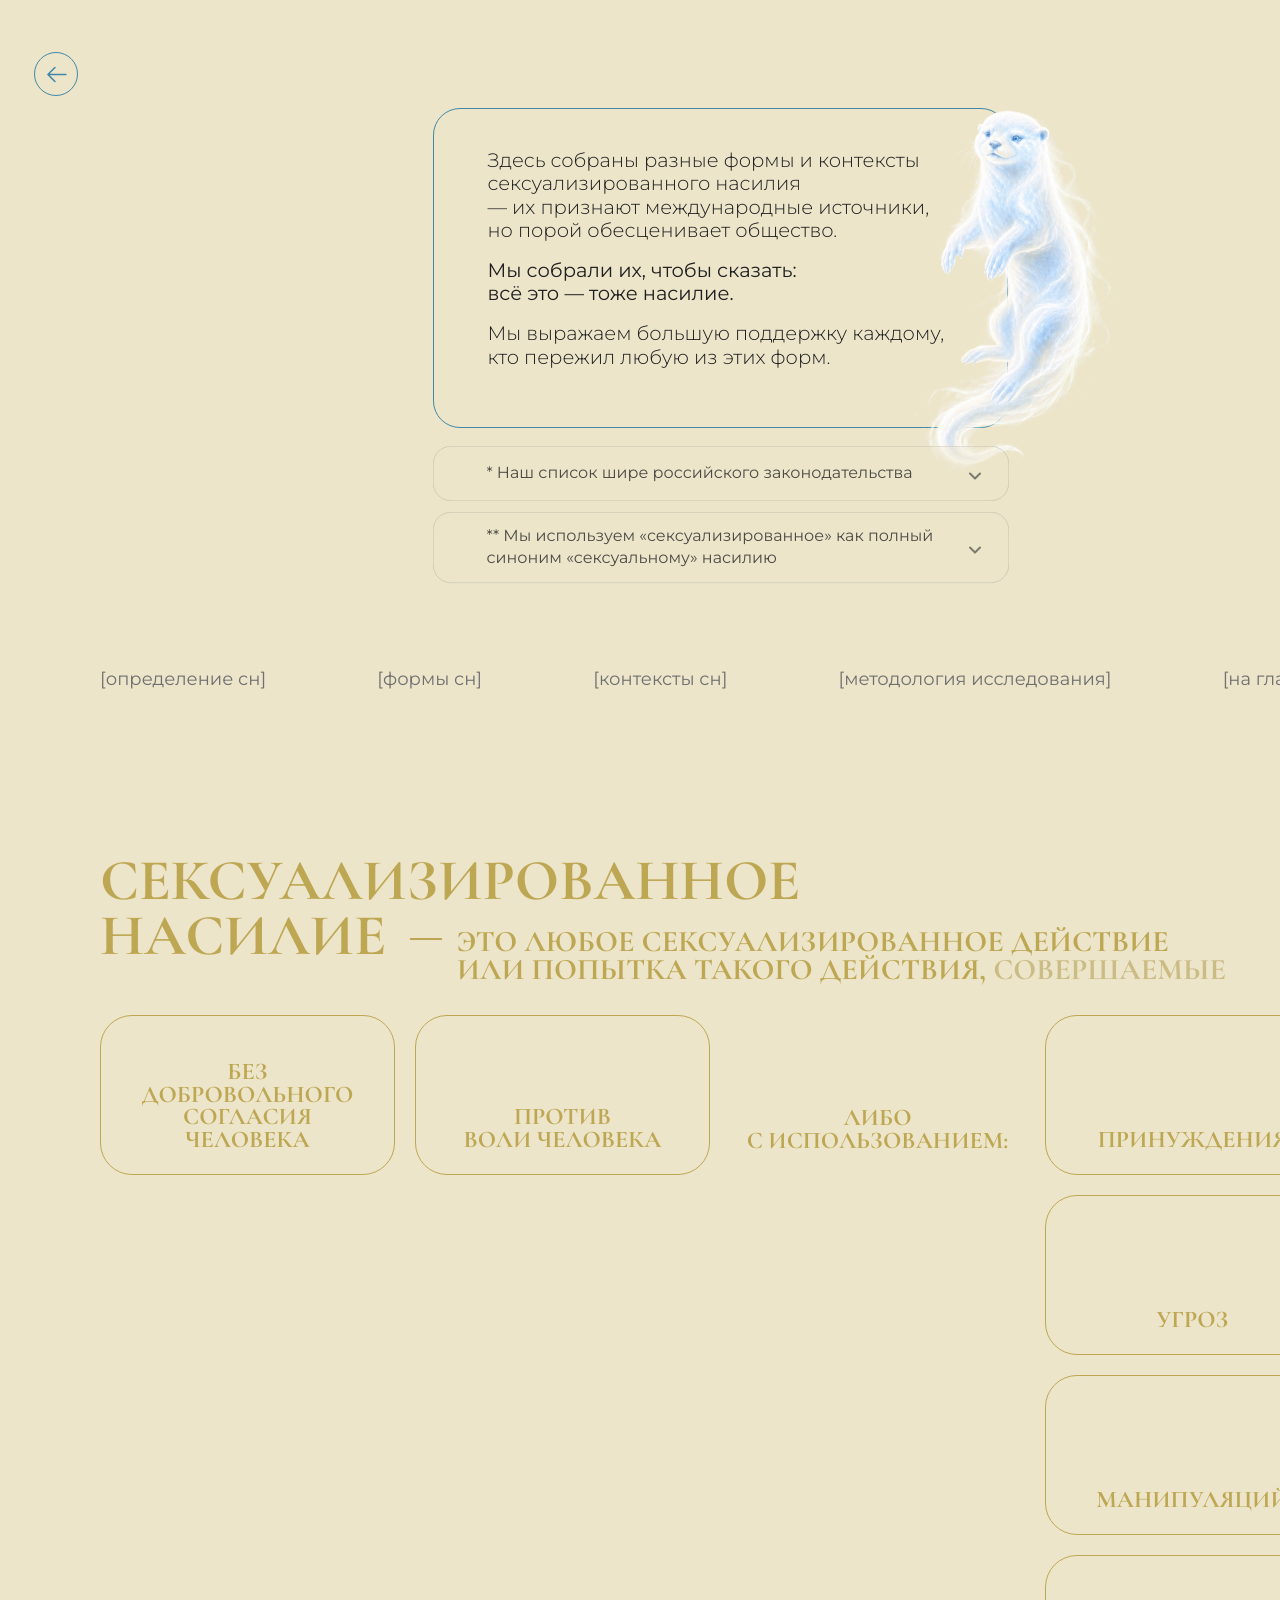
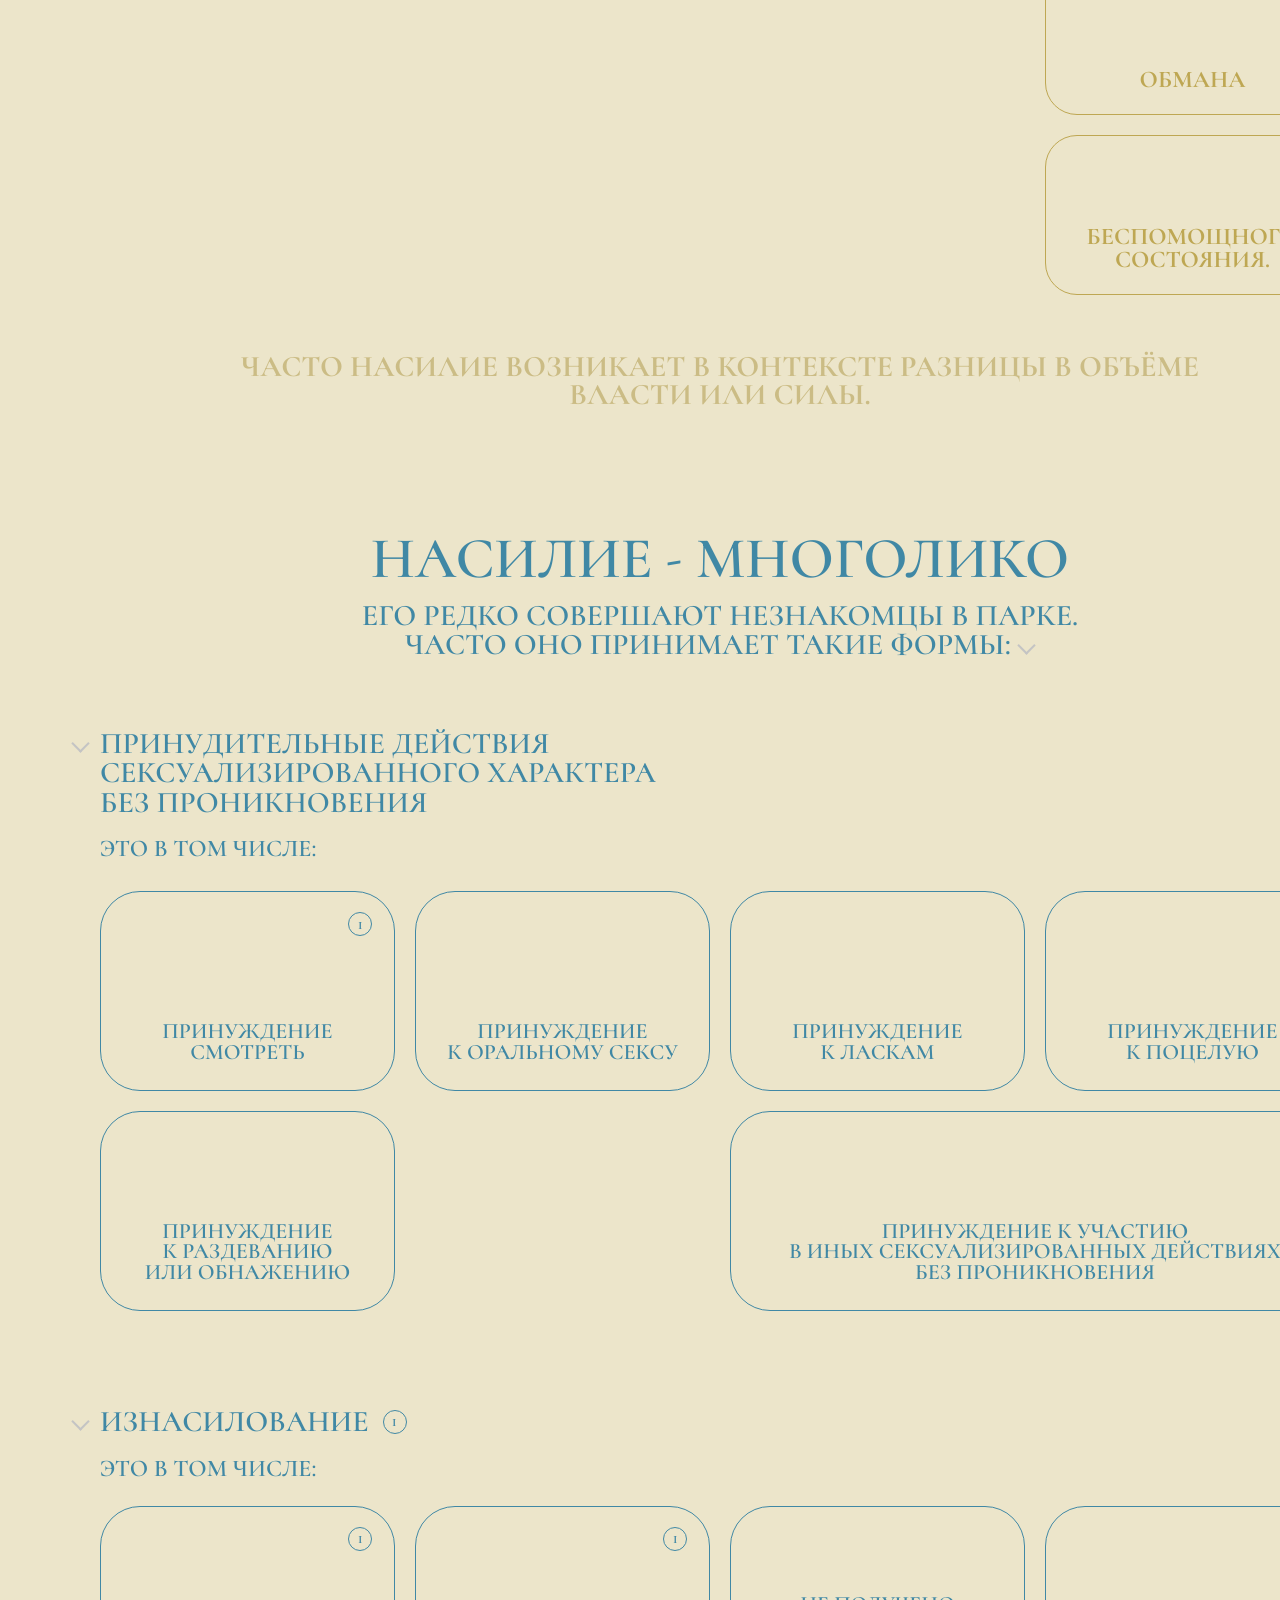
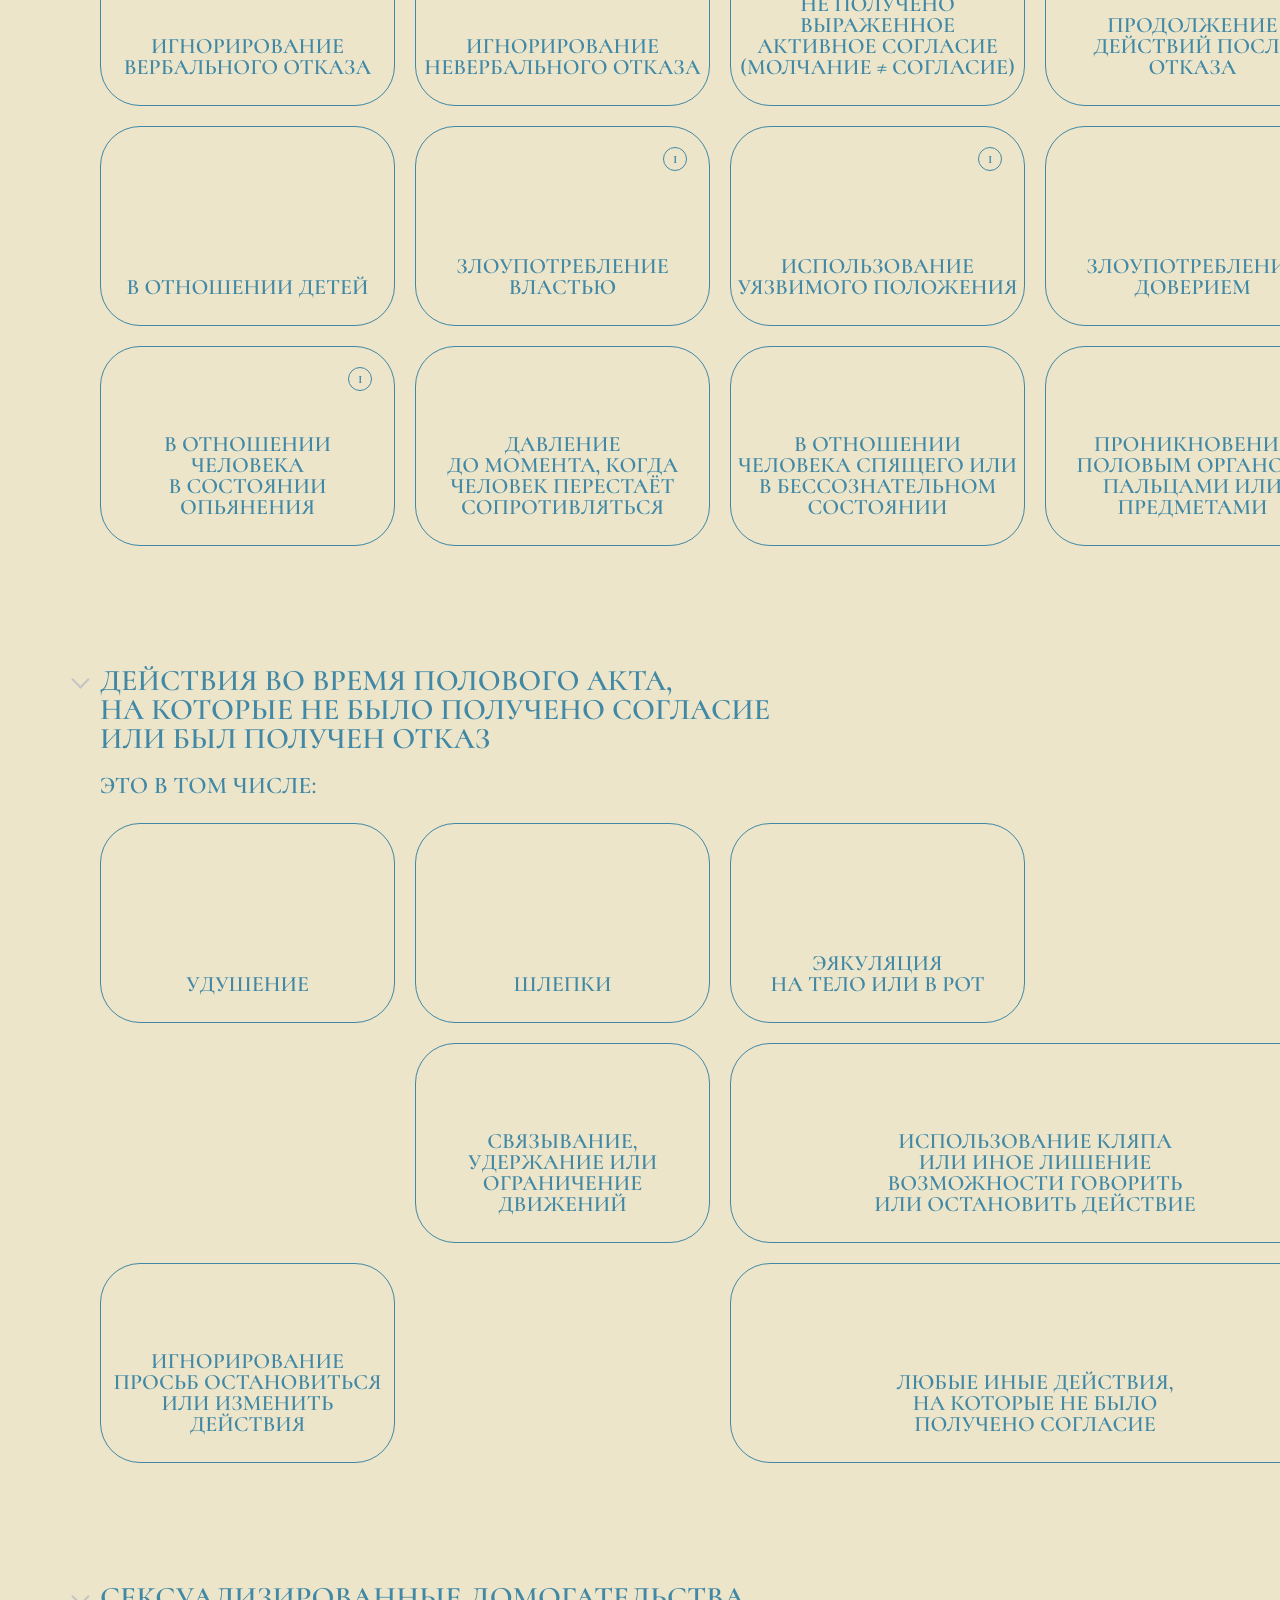
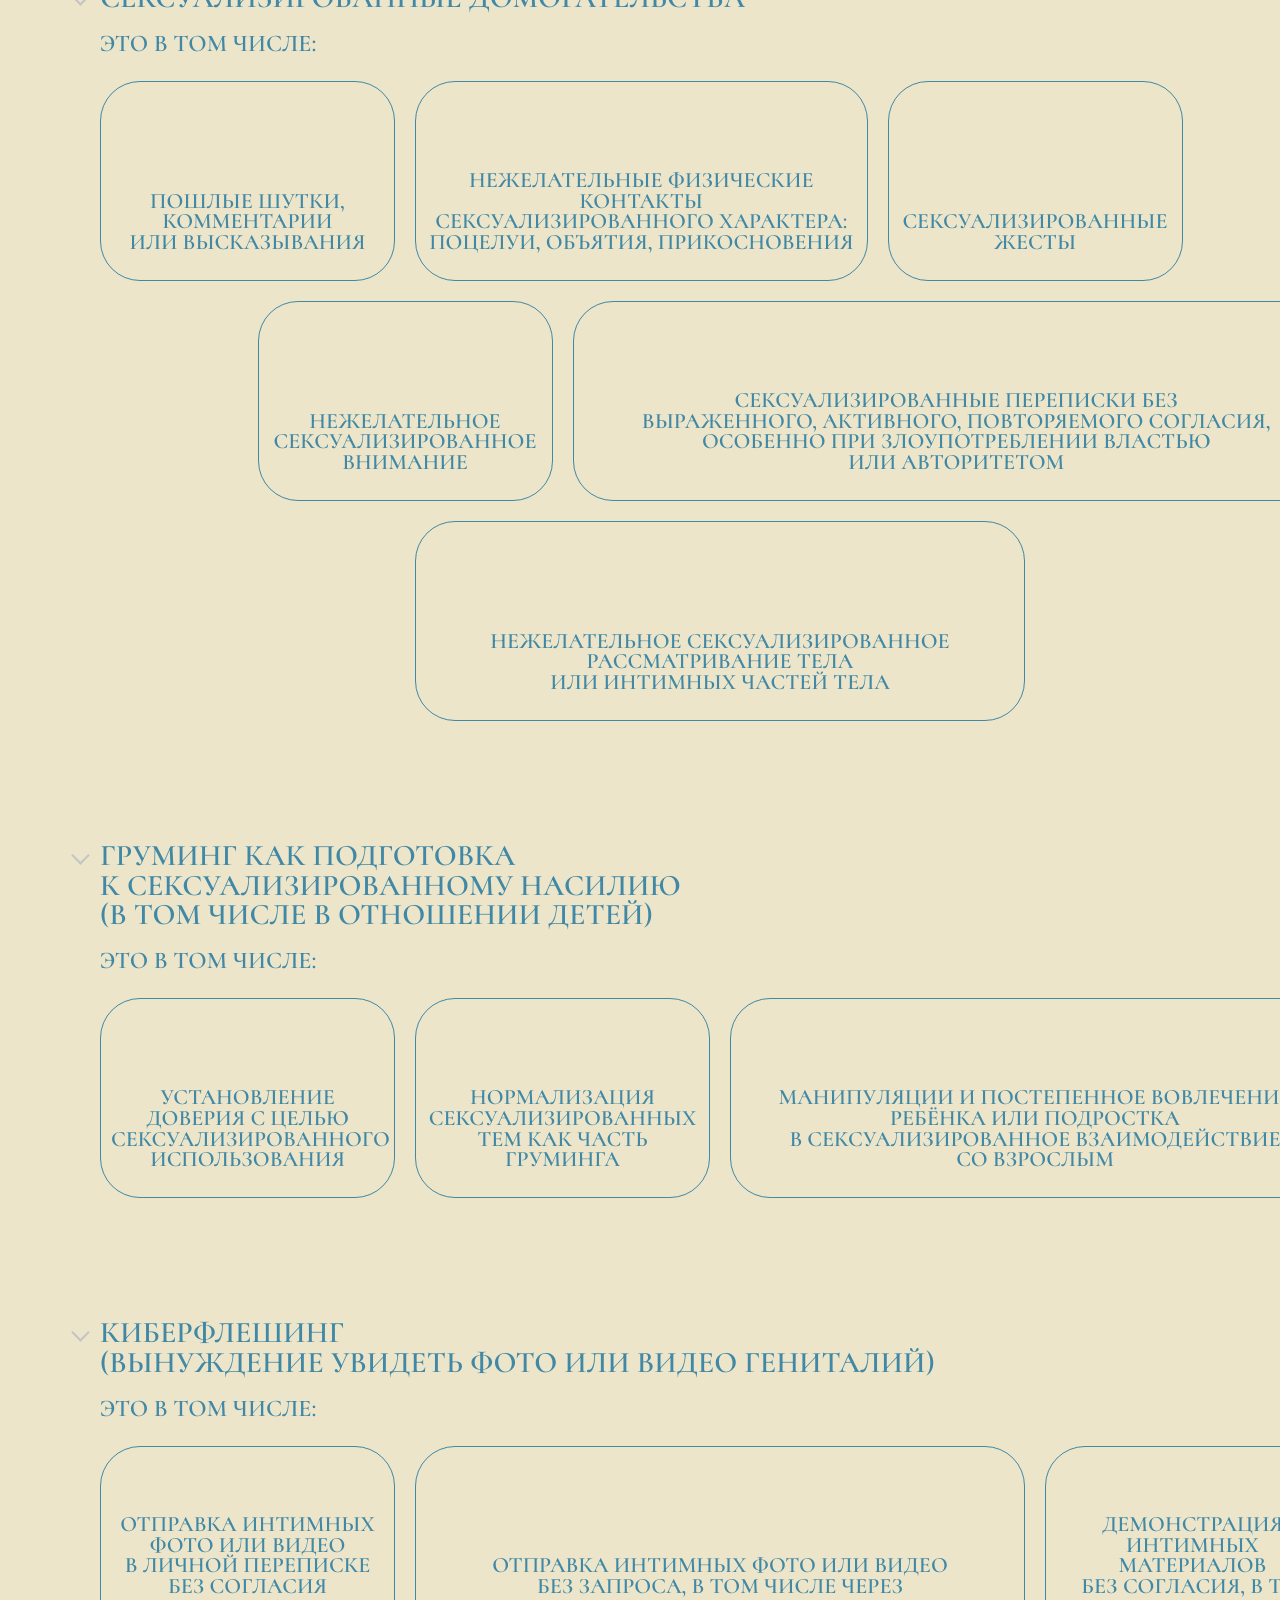
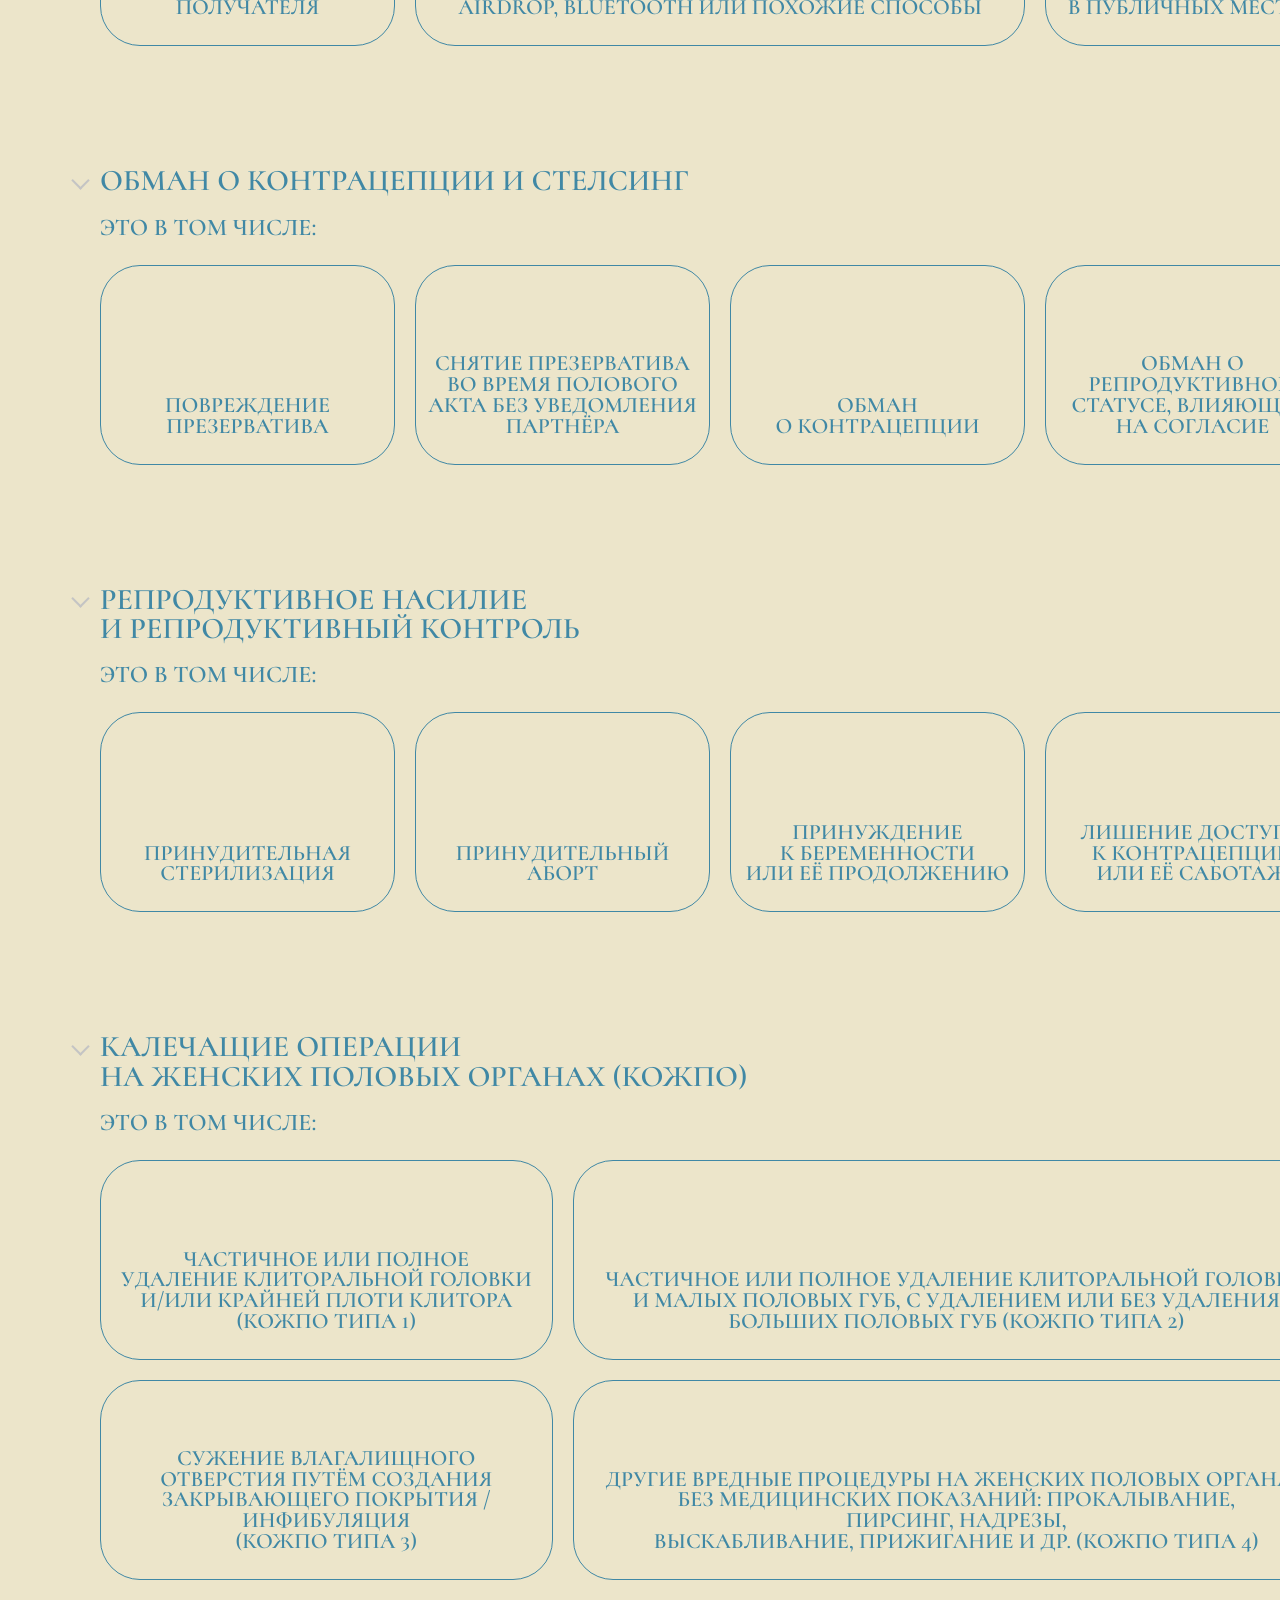
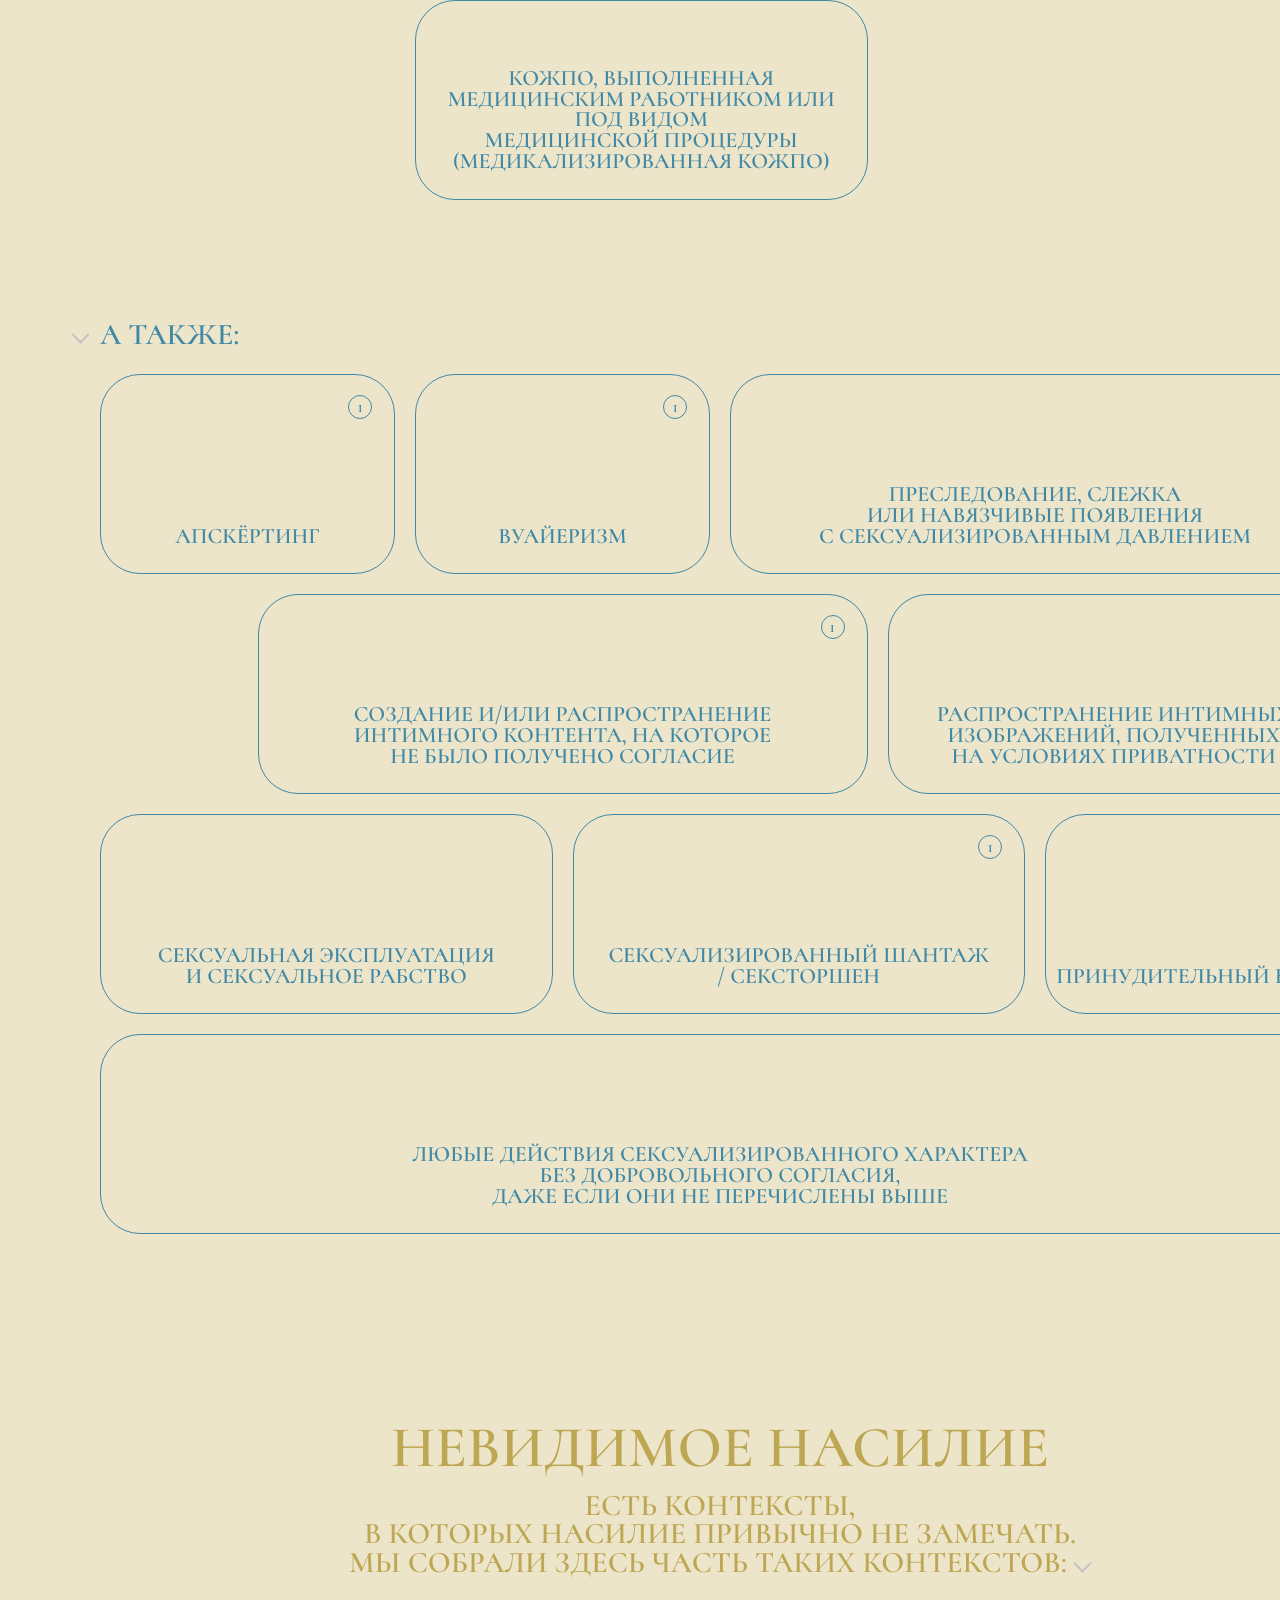
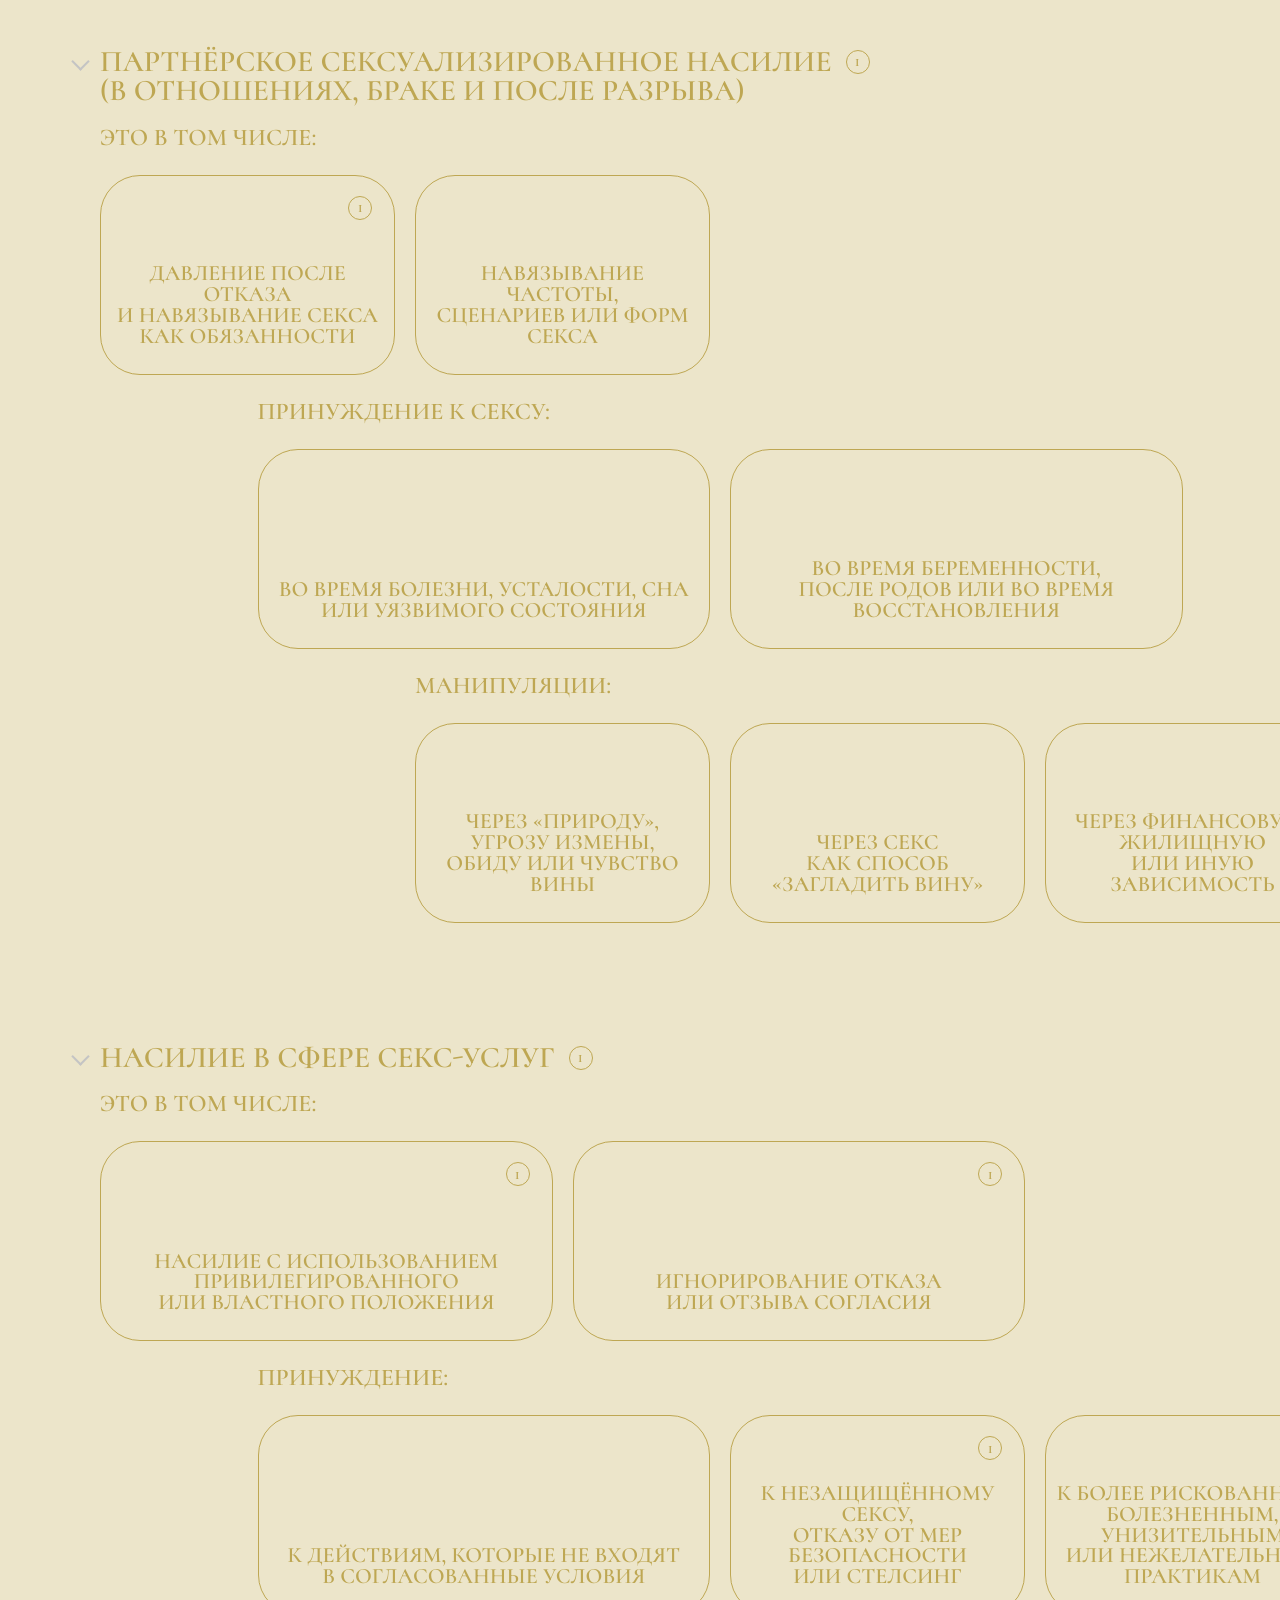
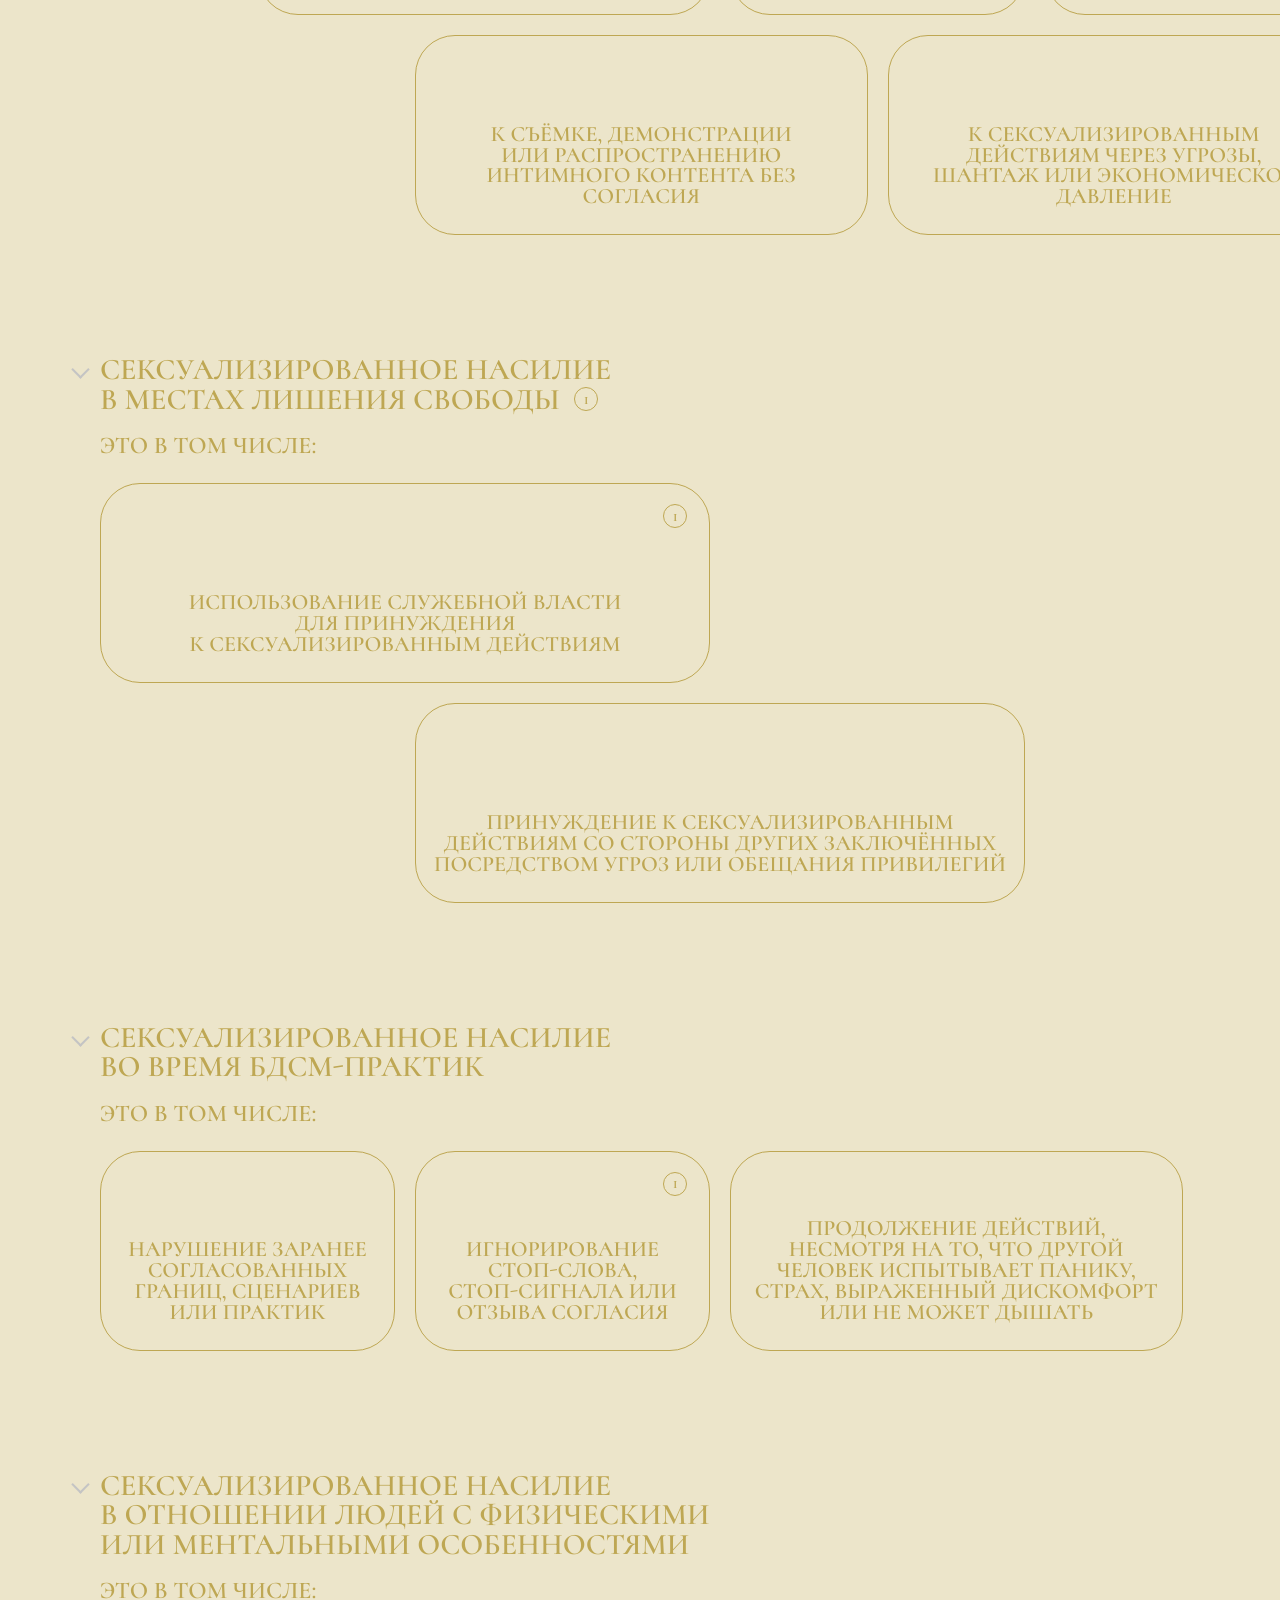
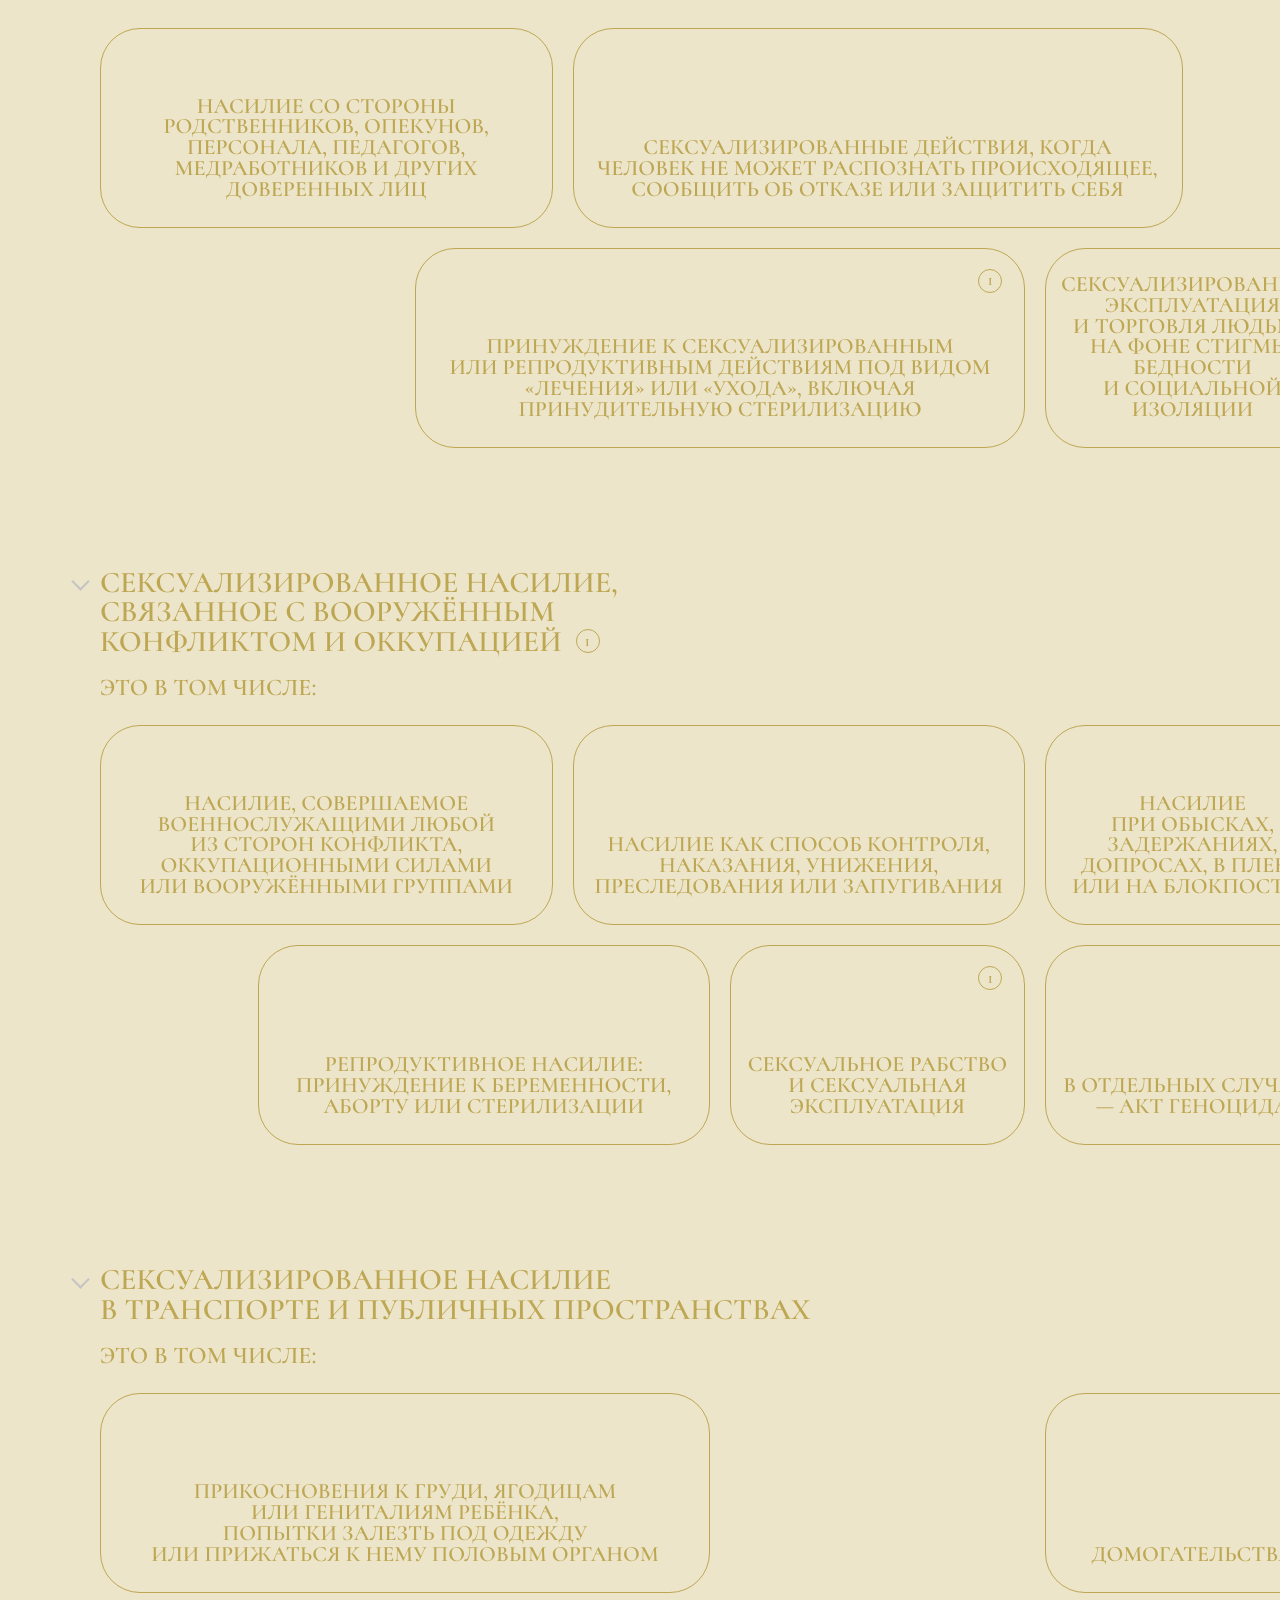
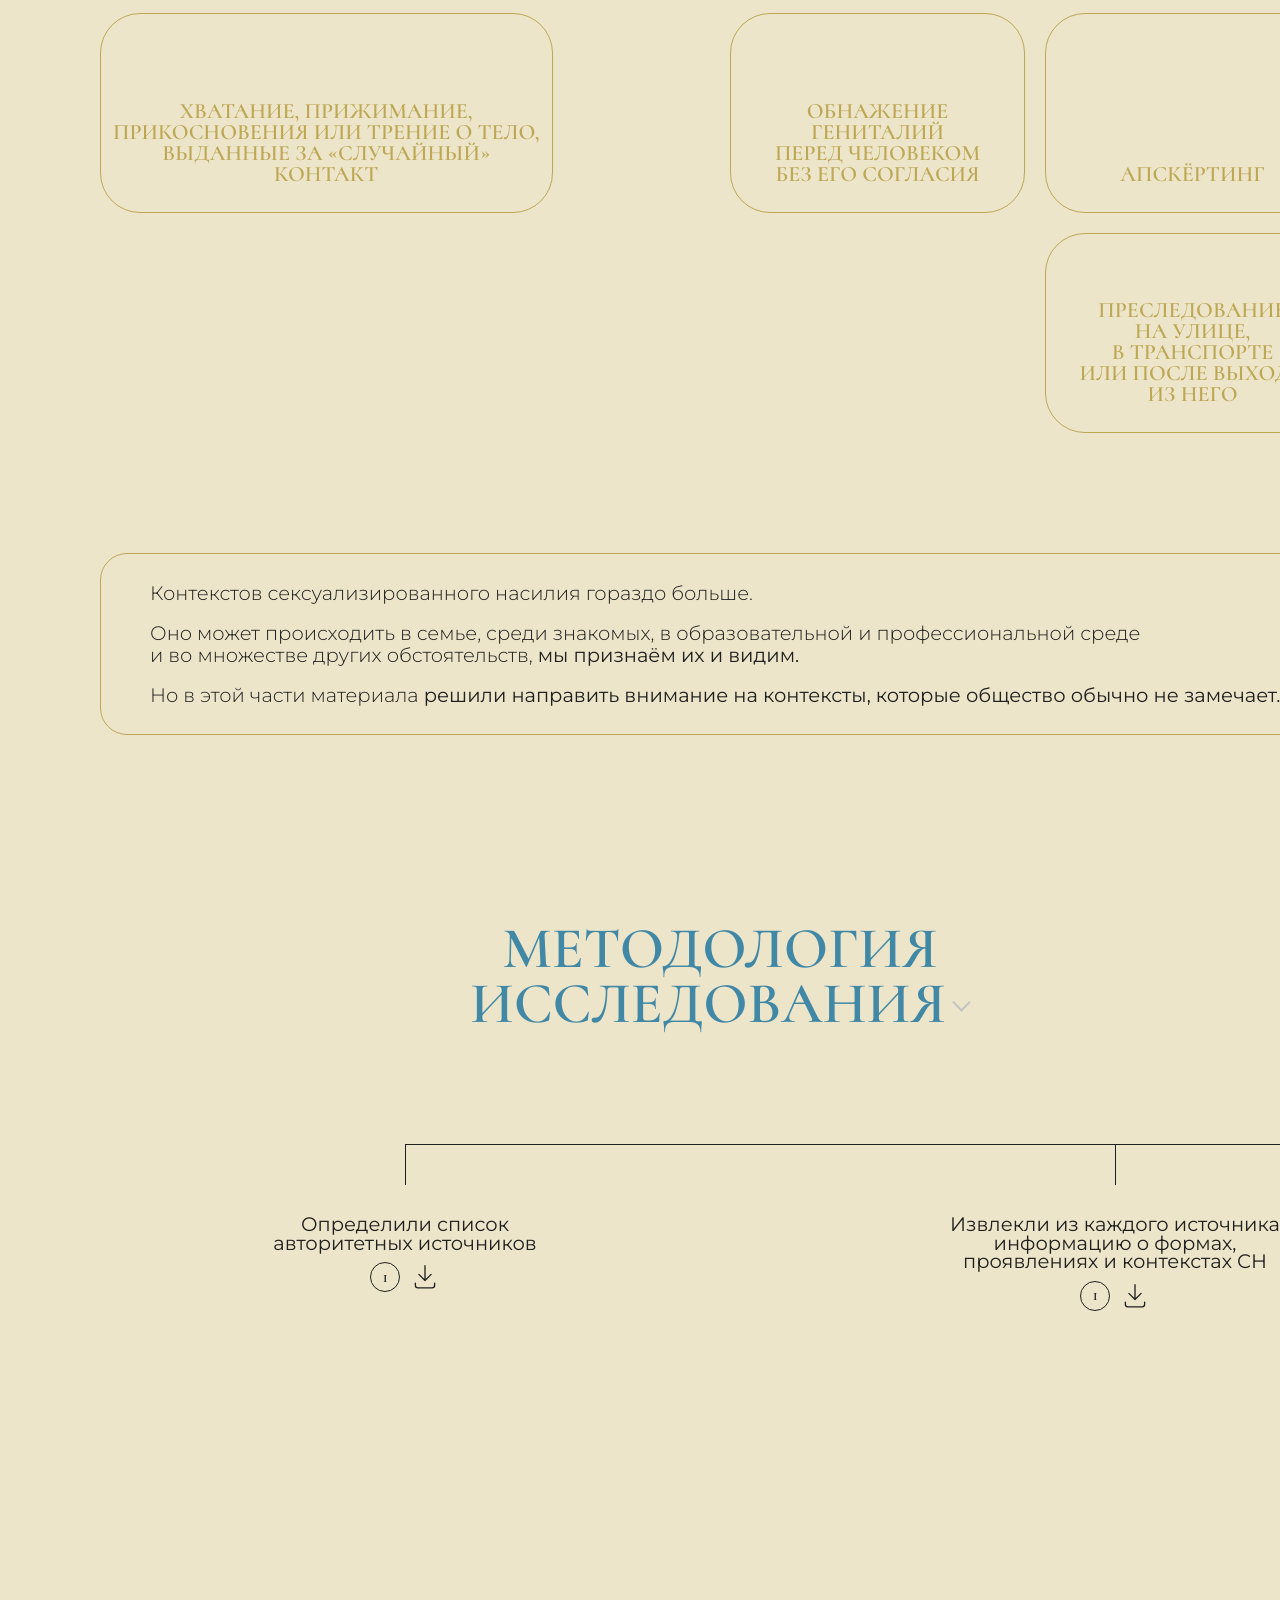
==== guide.html @ f98c84e4 "Update site favicon" ====
<!doctype html>
<html lang="ru">
  <head>
    <meta charset="UTF-8" />
    <meta name="viewport" content="width=device-width, initial-scale=1.0" />
    <link rel="icon" type="image/png" href="./images/favicon.png?v=2" />
    <title>Сексуализированное насилие</title>
    <script>
      (() => {
        const returnFromGuideKey = "darkness-disperses:return-from-guide";

        const markReturnFromGuide = () => {
          try {
            sessionStorage.setItem(returnFromGuideKey, "1");
          } catch {
            // If storage is unavailable, index.html will still use document.referrer when possible.
          }
        };

        document.addEventListener(
          "click",
          (event) => {
            const link = event.target.closest?.("a[href]");

            if (!link) {
              return;
            }

            try {
              const url = new URL(link.getAttribute("href"), window.location.href);

              if (url.pathname.endsWith("/index.html")) {
                markReturnFromGuide();
              }
            } catch {
              // Ignore malformed links.
            }
          },
          true
        );

        window.addEventListener("pagehide", markReturnFromGuide);
      })();
    </script>
    <link rel="stylesheet" href="./styles.css" />
    <link rel="stylesheet" href="./footer.css" />
  </head>
  <body>
    <main>
      <section class="svetik-section" aria-label="Вступительный блок">
        <div class="svetik-frame">
          <a class="guide-back-link" href="./index.html" aria-label="Вернуться на главную">
            <svg
              class="guide-back-link-icon"
              viewBox="0 0 32 24"
              aria-hidden="true"
              focusable="false"
            >
              <path d="M28 12H5M14 3L5 12l9 9" />
            </svg>
          </a>

          <div class="svetik-card">
            <div class="svetik-copy">
              <p class="svetik-intro">
                Здесь собраны разные формы и&nbsp;контексты<br />
                сексуализированного насилия<br />
                — их признают международные источники, но&nbsp;порой обесценивает общество.
              </p>

              <p class="svetik-message">
                Мы собрали их, чтобы сказать:<br />
                <span>всё это — тоже насилие.</span>
              </p>

              <p class="svetik-support">
                Мы выражаем большую поддержку каждому,<br />
                кто пережил любую из&nbsp;этих форм.
              </p>

            </div>
            <img
              class="svetik-patronus"
              src="./images/патронус Выдра.png"
              alt=""
              aria-hidden="true"
            />
          </div>

          <details class="svetik-note">
            <summary class="svetik-note-summary">
              <span>* Наш список шире российского законодательства</span>
              <svg
                class="svetik-note-arrow"
                viewBox="0 0 18 12"
                aria-hidden="true"
                focusable="false"
              >
                <path d="M4 4.5 9 9.5 14 4.5" />
              </svg>
            </summary>
            <p class="svetik-note-body">
              Не все перечисленные здесь формы насилия признаются российским законодательством. Мы опираемся на более широкое международное понимание насилия — правовые нормы, судебные прецеденты и экспертные подходы разных стран и организаций.
            </p>
          </details>

          <details class="svetik-note">
            <summary class="svetik-note-summary">
              <span>** Мы используем «сексуализированное» как полный синоним «сексуальному» насилию</span>
              <svg
                class="svetik-note-arrow"
                viewBox="0 0 18 12"
                aria-hidden="true"
                focusable="false"
              >
                <path d="M4 4.5 9 9.5 14 4.5" />
              </svg>
            </summary>
            <p class="svetik-note-body">
              Мы используем эту формулировку, потому что на этом настаивают пережившие насилие: слово «сексуальное» может создавать ложную связь с сексуальностью, хотя насилие связано не с сексом, а с принуждением, властью и нарушением границ.
            </p>
          </details>

        </div>
      </section>

      <nav class="page-menu" aria-label="Разделы сайта">
        <div class="page-menu-list">
          <a class="page-menu-item" href="#definition" data-section-color="gold">[определение сн]</a>
          <a class="page-menu-item" href="#forms" data-section-color="blue">[формы сн]</a>
          <a class="page-menu-item" href="#contexts" data-section-color="gold">[контексты сн]</a>
          <a class="page-menu-item" href="#methodology" data-section-color="blue">[методология исследования]</a>
          <a class="page-menu-item" href="./index.html">[на главную]</a>
        </div>
      </nav>

      <section class="intro-section" id="definition" aria-labelledby="intro-title">
        <div class="intro-frame">
          <h1 class="intro-title" id="intro-title">СЕКСУАЛИЗИРОВАННОЕ<br />НАСИЛИЕ</h1>

          <div class="intro-definition" aria-label="Определение">
            <span class="intro-dash" aria-hidden="true"></span>
            <h2 class="intro-definition-text">
              <span>ЭТО ЛЮБОЕ СЕКСУАЛИЗИРОВАННОЕ ДЕЙСТВИЕ</span>
              <span>
                ИЛИ ПОПЫТКА ТАКОГО ДЕЙСТВИЯ,
                <em>СОВЕРШАЕМЫЕ</em>
              </span>
            </h2>
          </div>

          <div class="intro-grid">
            <article class="intro-card intro-card-consent">
              <h3>БЕЗ ДОБРОВОЛЬНОГО<br />СОГЛАСИЯ ЧЕЛОВЕКА</h3>
            </article>

            <article class="intro-card intro-card-will">
              <h3>ПРОТИВ<br />ВОЛИ ЧЕЛОВЕКА</h3>
            </article>

            <p class="intro-using">ЛИБО<br />С ИСПОЛЬЗОВАНИЕМ:</p>

            <article class="intro-card intro-card-force">
              <h3>ПРИНУЖДЕНИЯ</h3>
            </article>

            <article class="intro-card intro-card-threats">
              <h3>УГРОЗ</h3>
            </article>

            <article class="intro-card intro-card-manipulation">
              <h3>МАНИПУЛЯЦИЙ</h3>
            </article>

            <article class="intro-card intro-card-deception">
              <h3>ОБМАНА</h3>
            </article>

            <article class="intro-card intro-card-helpless">
              <h3>БЕСПОМОЩНОГО<br />СОСТОЯНИЯ.</h3>
            </article>
          </div>

          <p class="intro-bottom">
            <span>ЧАСТО НАСИЛИЕ ВОЗНИКАЕТ В КОНТЕКСТЕ РАЗНИЦЫ В ОБЪЁМЕ</span>
            <span>ВЛАСТИ ИЛИ СИЛЫ.</span>
          </p>
        </div>
      </section>

      <section class="forms-intro-section" id="forms" aria-labelledby="forms-intro-title">
        <div class="forms-intro-frame">
          <h2 class="forms-title" id="forms-intro-title">НАСИЛИЕ - МНОГОЛИКО</h2>
          <p class="forms-subtitle">
            <span>ЕГО РЕДКО СОВЕРШАЮТ НЕЗНАКОМЦЫ В ПАРКЕ.</span>
            <span>
              ЧАСТО ОНО ПРИНИМАЕТ ТАКИЕ ФОРМЫ:<button
                class="collapse-toggle collapse-toggle-group"
                type="button"
                aria-expanded="true"
                aria-controls="forms-section-panel rape-section-panel during-section-panel harassment-section-panel grooming-section-panel cyberflashing-section-panel contraception-section-panel reproductive-section-panel fgm-section-panel also-section-panel"
                aria-label="Свернуть раздел «Насилие многолико»"
                data-collapse-group="forms"
                data-collapse-label="Свернуть раздел «Насилие многолико»"
                data-expand-label="Развернуть раздел «Насилие многолико»"
              ></button>
            </span>
          </p>
        </div>
      </section>

      <section class="forms-section" id="forms-section-panel" data-collapse-member="forms" aria-labelledby="forms-title">
        <div class="forms-frame">
          <div class="collapse-heading collapse-heading-section">
            <button
              class="collapse-toggle collapse-toggle-section"
              type="button"
              aria-expanded="true"
              aria-controls="forms-section-content"
              aria-label="Свернуть содержимое секции «Принудительные действия сексуализированного характера без проникновения»"
              data-collapse-label="Свернуть содержимое секции «Принудительные действия сексуализированного характера без проникновения»"
              data-expand-label="Развернуть содержимое секции «Принудительные действия сексуализированного характера без проникновения»"
            ></button>
            <h2 class="forms-category-title" id="forms-title">
              <span>ПРИНУДИТЕЛЬНЫЕ ДЕЙСТВИЯ</span>
              <span>СЕКСУАЛИЗИРОВАННОГО ХАРАКТЕРА</span>
              <span>БЕЗ ПРОНИКНОВЕНИЯ</span>
            </h2>
          </div>

          <div class="collapsible-section-content" id="forms-section-content">
            <p class="forms-note">ЭТО В ТОМ ЧИСЛЕ:</p>

            <div class="forms-grid" aria-label="Формы принудительных действий без проникновения">
              <div class="form-card form-card-with-tooltip">
                <span>ПРИНУЖДЕНИЕ<br />СМОТРЕТЬ</span>
                <span class="info-tooltip">
                  <button class="info-tooltip-trigger" type="button" aria-describedby="forms-card-1-tooltip">
                    i
                  </button>
                  <span class="info-tooltip-content" id="forms-card-1-tooltip" role="tooltip">
                    имеется в виду принуждение без добровольного согласия смотреть сексуализированные действия, обнажённое тело или гениталии, а также интимные изображения, видео и другие материалы сексуализированного характера
                  </span>
                </span>
              </div>
              <div class="form-card">ПРИНУЖДЕНИЕ<br />К ОРАЛЬНОМУ СЕКСУ</div>
              <div class="form-card">ПРИНУЖДЕНИЕ<br />К ЛАСКАМ</div>
              <div class="form-card">ПРИНУЖДЕНИЕ<br />К ПОЦЕЛУЮ</div>
              <div class="form-card">ПРИНУЖДЕНИЕ<br />К РАЗДЕВАНИЮ<br />ИЛИ ОБНАЖЕНИЮ</div>
              <div class="form-card form-card-wide">
                ПРИНУЖДЕНИЕ К УЧАСТИЮ<br />
                В ИНЫХ СЕКСУАЛИЗИРОВАННЫХ ДЕЙСТВИЯХ<br />
                БЕЗ ПРОНИКНОВЕНИЯ
              </div>
            </div>
          </div>
        </div>
      </section>

      <section class="rape-section" id="rape-section-panel" data-collapse-member="forms" aria-labelledby="rape-title">
        <div class="rape-frame">
          <div class="collapse-heading collapse-heading-section">
            <button
              class="collapse-toggle collapse-toggle-section"
              type="button"
              aria-expanded="true"
              aria-controls="rape-section-content"
              aria-label="Свернуть содержимое секции «Изнасилование»"
              data-collapse-label="Свернуть содержимое секции «Изнасилование»"
              data-expand-label="Развернуть содержимое секции «Изнасилование»"
            ></button>
            <h2 class="rape-title" id="rape-title">
              <span class="rape-title-line">
                ИЗНАСИЛОВАНИЕ
                <span class="info-tooltip rape-title-tooltip">
                  <button class="info-tooltip-trigger" type="button" aria-describedby="rape-title-tooltip">
                    i
                  </button>
                  <span class="info-tooltip-content" id="rape-title-tooltip" role="tooltip">
                    изнасилование — это любое вагинальное, анальное или оральное проникновение сексуализированного характера без добровольного согласия человека, совершённое половым органом, другой частью тела или предметом. Применение физической силы не обязательно: изнасилованием также является проникновение без силы, если добровольного согласия не было
                  </span>
                </span>
              </span>
            </h2>
          </div>
          <div class="collapsible-section-content" id="rape-section-content">
            <p class="rape-note">ЭТО В ТОМ ЧИСЛЕ:</p>

          <div class="rape-grid" aria-label="Формы изнасилования">
            <div class="rape-card rape-card-1">
              <span class="rape-card-text">ИГНОРИРОВАНИЕ<br />ВЕРБАЛЬНОГО ОТКАЗА</span>
              <span class="info-tooltip">
                <button class="info-tooltip-trigger" type="button" aria-describedby="rape-card-1-tooltip">
                  i
                </button>
                <span class="info-tooltip-content" id="rape-card-1-tooltip" role="tooltip">
                  вербальный отказ — это любые слова, выражающие несогласие, нежелание, сомнение или просьбу остановиться: «нет», «не хочу», «не уверена / не уверен», «давай не сейчас», «остановись» и подобные фразы. Неуверенное «может быть» также не является согласием
                </span>
              </span>
            </div>
            <div class="rape-card rape-card-2">
              <span class="rape-card-text">ИГНОРИРОВАНИЕ<br />НЕВЕРБАЛЬНОГО ОТКАЗА</span>
              <span class="info-tooltip">
                <button class="info-tooltip-trigger" type="button" aria-describedby="rape-card-2-tooltip">
                  i
                </button>
                <span class="info-tooltip-content" id="rape-card-2-tooltip" role="tooltip">
                  невербальный отказ может выражаться отталкиванием, замиранием, напряжением тела, попыткой отвернуться, отодвинуться или уйти, плачем, страхом и другими признаками нежелания или дискомфорта. Молчание и отсутствие сопротивления не означают согласия
                </span>
              </span>
            </div>
            <div class="rape-card rape-card-3">
              <span class="rape-card-text">
                НЕ ПОЛУЧЕНО<br />
                ВЫРАЖЕННОЕ<br />
                АКТИВНОЕ СОГЛАСИЕ<br />
                (МОЛЧАНИЕ ≠ СОГЛАСИЕ)
              </span>
            </div>
            <div class="rape-card rape-card-4">
              <span class="rape-card-text">В ОТНОШЕНИИ ДЕТЕЙ</span>
            </div>
            <div class="rape-card rape-card-5">
              <span class="rape-card-text">ЗЛОУПОТРЕБЛЕНИЕ<br />ВЛАСТЬЮ</span>
              <span class="info-tooltip">
                <button class="info-tooltip-trigger" type="button" aria-describedby="rape-card-5-tooltip">
                  i
                </button>
                <span class="info-tooltip-content" id="rape-card-5-tooltip" role="tooltip">
                  злоупотребление властью или авторитетом — это использование своего положения или влияния для получения сексуализированных действий. Это может быть учитель, тренер, начальник, врач, наставник, религиозный лидер, представитель власти или любая другая авторитетная для человека фигура
                </span>
              </span>
            </div>
            <div class="rape-card rape-card-6">
              <span class="rape-card-text">ИСПОЛЬЗОВАНИЕ<br />УЯЗВИМОГО ПОЛОЖЕНИЯ</span>
              <span class="info-tooltip">
                <button class="info-tooltip-trigger" type="button" aria-describedby="rape-card-6-tooltip">
                  i
                </button>
                <span class="info-tooltip-content" id="rape-card-6-tooltip" role="tooltip">
                  использование уязвимого положения — это использование обстоятельств, ограничивающих возможность свободно отказаться: бедности, миграционного статуса, зависимости от денег, жилья, документов или помощи, возраста, болезни, физических или ментальных особенностей, социальной или языковой изоляции и так далее
                </span>
              </span>
            </div>
            <div class="rape-card rape-card-12">
              <span class="rape-card-text">ЗЛОУПОТРЕБЛЕНИЕ<br />ДОВЕРИЕМ</span>
              <span class="info-tooltip">
                <button class="info-tooltip-trigger" type="button" aria-describedby="rape-card-12-tooltip">
                  i
                </button>
                <span class="info-tooltip-content" id="rape-card-12-tooltip" role="tooltip">
                  к кругу доверия могут относиться родственники, друзья семьи, опекуны, наставники и другие близкие или знакомые люди. Близость и доверие могут затруднять распознавание происходящего и обращение за помощью, особенно когда границы нарушаются постепенно или используется груминг
                </span>
              </span>
            </div>
            <div class="rape-card rape-card-7">
              <span class="rape-card-text">
                ПРОДОЛЖЕНИЕ<br />
                ДЕЙСТВИЙ ПОСЛЕ<br />
                ОТКАЗА
              </span>
            </div>
            <div class="rape-card rape-card-8">
              <span class="rape-card-text">
                ДАВЛЕНИЕ<br />
                ДО МОМЕНТА, КОГДА<br />
                ЧЕЛОВЕК ПЕРЕСТАЁТ<br />
                СОПРОТИВЛЯТЬСЯ
              </span>
            </div>
            <div class="rape-card rape-card-9">
              <span class="rape-card-text">
                В ОТНОШЕНИИ<br />
                ЧЕЛОВЕКА СПЯЩЕГО ИЛИ<br />
                В БЕССОЗНАТЕЛЬНОМ<br />
                СОСТОЯНИИ
              </span>
            </div>
            <div class="rape-card rape-card-10">
              <span class="rape-card-text">
                ПРОНИКНОВЕНИЕ<br />
                ПОЛОВЫМ ОРГАНОМ,<br />
                ПАЛЬЦАМИ ИЛИ<br />
                ПРЕДМЕТАМИ
              </span>
            </div>
            <div class="rape-card rape-card-11">
              <span class="rape-card-text">
                В ОТНОШЕНИИ<br />
                ЧЕЛОВЕКА<br />
                В СОСТОЯНИИ<br />
                ОПЬЯНЕНИЯ
              </span>
              <span class="info-tooltip">
                <button class="info-tooltip-trigger" type="button" aria-describedby="rape-card-11-tooltip">
                  i
                </button>
                <span class="info-tooltip-content" id="rape-card-11-tooltip" role="tooltip">
                  человек в состоянии алкогольного, наркотического или иного опьянения не может дать свободное и осознанное согласие на сексуализированные действия. Молчание, пассивность, отсутствие сопротивления или неспособность сказать «нет» не являются согласием
                </span>
              </span>
            </div>
          </div>
          </div>
        </div>
      </section>

      <section class="during-section" id="during-section-panel" data-collapse-member="forms" aria-labelledby="during-title">
        <div class="during-frame">
          <div class="collapse-heading collapse-heading-section">
            <button
              class="collapse-toggle collapse-toggle-section"
              type="button"
              aria-expanded="true"
              aria-controls="during-section-content"
              aria-label="Свернуть содержимое секции «Действия во время полового акта без согласия»"
              data-collapse-label="Свернуть содержимое секции «Действия во время полового акта без согласия»"
              data-expand-label="Развернуть содержимое секции «Действия во время полового акта без согласия»"
            ></button>
            <h2 class="during-title" id="during-title">
              <span>ДЕЙСТВИЯ ВО ВРЕМЯ ПОЛОВОГО АКТА,</span>
              <span>НА КОТОРЫЕ НЕ БЫЛО ПОЛУЧЕНО СОГЛАСИЕ</span>
              <span>ИЛИ БЫЛ ПОЛУЧЕН ОТКАЗ</span>
            </h2>
          </div>
          <div class="collapsible-section-content" id="during-section-content">
            <p class="during-note">ЭТО В ТОМ ЧИСЛЕ:</p>

          <div class="during-grid" aria-label="Действия во время полового акта без согласия">
            <div class="during-card during-card-1">
              <span class="during-card-text">УДУШЕНИЕ</span>
            </div>
            <div class="during-card during-card-2">
              <span class="during-card-text">ШЛЕПКИ</span>
            </div>
            <div class="during-card during-card-3">
              <span class="during-card-text">
                ЭЯКУЛЯЦИЯ<br />
                НА ТЕЛО ИЛИ В РОТ
              </span>
            </div>
            <div class="during-card during-card-4">
              <span class="during-card-text">
                СВЯЗЫВАНИЕ,<br />
                УДЕРЖАНИЕ ИЛИ<br />
                ОГРАНИЧЕНИЕ ДВИЖЕНИЙ
              </span>
            </div>
            <div class="during-card during-card-5">
              <span class="during-card-text">
                ИСПОЛЬЗОВАНИЕ КЛЯПА<br />
                ИЛИ ИНОЕ ЛИШЕНИЕ<br />
                ВОЗМОЖНОСТИ ГОВОРИТЬ<br />
                ИЛИ ОСТАНОВИТЬ ДЕЙСТВИЕ
              </span>
            </div>
            <div class="during-card during-card-6">
              <span class="during-card-text">
                ИГНОРИРОВАНИЕ<br />
                ПРОСЬБ ОСТАНОВИТЬСЯ<br />
                ИЛИ ИЗМЕНИТЬ ДЕЙСТВИЯ
              </span>
            </div>
            <div class="during-card during-card-7">
              <span class="during-card-text">
                ЛЮБЫЕ ИНЫЕ ДЕЙСТВИЯ,<br />
                НА КОТОРЫЕ НЕ БЫЛО<br />
                ПОЛУЧЕНО СОГЛАСИЕ
              </span>
            </div>
          </div>
          </div>
        </div>
      </section>

      <section class="harassment-section" id="harassment-section-panel" data-collapse-member="forms" aria-labelledby="harassment-title">
        <div class="harassment-frame">
          <div class="collapse-heading collapse-heading-section">
            <button
              class="collapse-toggle collapse-toggle-section"
              type="button"
              aria-expanded="true"
              aria-controls="harassment-section-content"
              aria-label="Свернуть содержимое секции «Сексуализированные домогательства»"
              data-collapse-label="Свернуть содержимое секции «Сексуализированные домогательства»"
              data-expand-label="Развернуть содержимое секции «Сексуализированные домогательства»"
            ></button>
            <h2 class="harassment-title" id="harassment-title">СЕКСУАЛИЗИРОВАННЫЕ ДОМОГАТЕЛЬСТВА</h2>
          </div>
          <div class="collapsible-section-content" id="harassment-section-content">
            <p class="harassment-note">ЭТО В ТОМ ЧИСЛЕ:</p>

          <div class="harassment-grid" aria-label="Формы сексуализированных домогательств">
            <div class="harassment-card harassment-card-1">
              <span class="harassment-card-text">
                ПОШЛЫЕ ШУТКИ,<br />
                КОММЕНТАРИИ<br />
                ИЛИ ВЫСКАЗЫВАНИЯ
              </span>
            </div>
            <div class="harassment-card harassment-card-2">
              <span class="harassment-card-text">
                НЕЖЕЛАТЕЛЬНЫЕ ФИЗИЧЕСКИЕ КОНТАКТЫ<br />
                СЕКСУАЛИЗИРОВАННОГО ХАРАКТЕРА:<br />
                ПОЦЕЛУИ, ОБЪЯТИЯ, ПРИКОСНОВЕНИЯ
              </span>
            </div>
            <div class="harassment-card harassment-card-3">
              <span class="harassment-card-text">
                СЕКСУАЛИЗИРОВАННЫЕ<br />
                ЖЕСТЫ
              </span>
            </div>
            <div class="harassment-card harassment-card-4">
              <span class="harassment-card-text">
                НЕЖЕЛАТЕЛЬНОЕ<br />
                СЕКСУАЛИЗИРОВАННОЕ<br />
                ВНИМАНИЕ
              </span>
            </div>
            <div class="harassment-card harassment-card-5">
              <span class="harassment-card-text">
                СЕКСУАЛИЗИРОВАННЫЕ ПЕРЕПИСКИ БЕЗ<br />
                ВЫРАЖЕННОГО, АКТИВНОГО, ПОВТОРЯЕМОГО СОГЛАСИЯ,<br />
                ОСОБЕННО ПРИ ЗЛОУПОТРЕБЛЕНИИ ВЛАСТЬЮ<br />
                ИЛИ АВТОРИТЕТОМ
              </span>
            </div>
            <div class="harassment-card harassment-card-6">
              <span class="harassment-card-text">
                НЕЖЕЛАТЕЛЬНОЕ СЕКСУАЛИЗИРОВАННОЕ<br />
                РАССМАТРИВАНИЕ ТЕЛА<br />
                ИЛИ ИНТИМНЫХ ЧАСТЕЙ ТЕЛА
              </span>
            </div>
          </div>
          </div>
        </div>
      </section>

      <section class="grooming-section" id="grooming-section-panel" data-collapse-member="forms" aria-labelledby="grooming-title">
        <div class="grooming-frame">
          <div class="collapse-heading collapse-heading-section">
            <button
              class="collapse-toggle collapse-toggle-section"
              type="button"
              aria-expanded="true"
              aria-controls="grooming-section-content"
              aria-label="Свернуть содержимое секции «Груминг как подготовка к сексуализированному насилию»"
              data-collapse-label="Свернуть содержимое секции «Груминг как подготовка к сексуализированному насилию»"
              data-expand-label="Развернуть содержимое секции «Груминг как подготовка к сексуализированному насилию»"
            ></button>
            <h2 class="grooming-title" id="grooming-title">
              <span>ГРУМИНГ КАК ПОДГОТОВКА</span>
              <span>К СЕКСУАЛИЗИРОВАННОМУ НАСИЛИЮ</span>
              <span>(В ТОМ ЧИСЛЕ В ОТНОШЕНИИ ДЕТЕЙ)</span>
            </h2>
          </div>
          <div class="collapsible-section-content" id="grooming-section-content">
            <p class="grooming-note">ЭТО В ТОМ ЧИСЛЕ:</p>

          <div class="grooming-grid" aria-label="Формы груминга как подготовки к сексуализированному насилию">
            <div class="grooming-card grooming-card-1">
              <span class="grooming-card-text">
                УСТАНОВЛЕНИЕ<br />
                ДОВЕРИЯ С ЦЕЛЬЮ<br />
                СЕКСУАЛИЗИРОВАННОГО<br />
                ИСПОЛЬЗОВАНИЯ
              </span>
            </div>
            <div class="grooming-card grooming-card-2">
              <span class="grooming-card-text">
                НОРМАЛИЗАЦИЯ<br />
                СЕКСУАЛИЗИРОВАННЫХ<br />
                ТЕМ КАК ЧАСТЬ<br />
                ГРУМИНГА
              </span>
            </div>
            <div class="grooming-card grooming-card-3">
              <span class="grooming-card-text">
                МАНИПУЛЯЦИИ И ПОСТЕПЕННОЕ ВОВЛЕЧЕНИЕ<br />
                РЕБЁНКА ИЛИ ПОДРОСТКА<br />
                В СЕКСУАЛИЗИРОВАННОЕ ВЗАИМОДЕЙСТВИЕ<br />
                СО ВЗРОСЛЫМ
              </span>
            </div>
          </div>
          </div>
        </div>
      </section>

      <section class="cyberflashing-section" id="cyberflashing-section-panel" data-collapse-member="forms" aria-labelledby="cyberflashing-title">
        <div class="cyberflashing-frame">
          <div class="collapse-heading collapse-heading-section">
            <button
              class="collapse-toggle collapse-toggle-section"
              type="button"
              aria-expanded="true"
              aria-controls="cyberflashing-section-content"
              aria-label="Свернуть содержимое секции «Киберфлешинг»"
              data-collapse-label="Свернуть содержимое секции «Киберфлешинг»"
              data-expand-label="Развернуть содержимое секции «Киберфлешинг»"
            ></button>
            <h2 class="cyberflashing-title" id="cyberflashing-title">
              <span>КИБЕРФЛЕШИНГ</span>
              <span>(ВЫНУЖДЕНИЕ УВИДЕТЬ ФОТО ИЛИ ВИДЕО ГЕНИТАЛИЙ)</span>
            </h2>
          </div>
          <div class="collapsible-section-content" id="cyberflashing-section-content">
            <p class="cyberflashing-note">ЭТО В ТОМ ЧИСЛЕ:</p>

          <div class="cyberflashing-grid" aria-label="Формы киберфлешинга">
            <div class="cyberflashing-card cyberflashing-card-1">
              <span class="cyberflashing-card-text">
                ОТПРАВКА ИНТИМНЫХ<br />
                ФОТО ИЛИ ВИДЕО<br />
                В ЛИЧНОЙ ПЕРЕПИСКЕ<br />
                БЕЗ СОГЛАСИЯ ПОЛУЧАТЕЛЯ
              </span>
            </div>
            <div class="cyberflashing-card cyberflashing-card-2">
              <span class="cyberflashing-card-text">
                ОТПРАВКА ИНТИМНЫХ ФОТО ИЛИ ВИДЕО<br />
                БЕЗ ЗАПРОСА, В ТОМ ЧИСЛЕ ЧЕРЕЗ<br />
                AIRDROP, BLUETOOTH ИЛИ ПОХОЖИЕ СПОСОБЫ
              </span>
            </div>
            <div class="cyberflashing-card cyberflashing-card-3">
              <span class="cyberflashing-card-text">
                ДЕМОНСТРАЦИЯ ИНТИМНЫХ МАТЕРИАЛОВ<br />
                БЕЗ СОГЛАСИЯ, В Т.Ч.<br />
                В ПУБЛИЧНЫХ МЕСТАХ
              </span>
              <span class="info-tooltip">
                <button class="info-tooltip-trigger" type="button" aria-describedby="cyberflashing-card-3-tooltip">
                  i
                </button>
                <span class="info-tooltip-content" id="cyberflashing-card-3-tooltip" role="tooltip">
                  в качестве редакторской формулировки мы отнесли это к категории киберфлешинг, хотя строго говоря, ссылаясь на международные документы, верно будет отнести это к форме &quot;image-based sexual abuse&quot;, то есть &quot;насилие на основе изображений&quot;
                </span>
              </span>
            </div>
          </div>
          </div>
        </div>
      </section>

      <section class="contraception-section" id="contraception-section-panel" data-collapse-member="forms" aria-labelledby="contraception-title">
        <div class="contraception-frame">
          <div class="collapse-heading collapse-heading-section">
            <button
              class="collapse-toggle collapse-toggle-section"
              type="button"
              aria-expanded="true"
              aria-controls="contraception-section-content"
              aria-label="Свернуть содержимое секции «Обман о контрацепции и стелсинг»"
              data-collapse-label="Свернуть содержимое секции «Обман о контрацепции и стелсинг»"
              data-expand-label="Развернуть содержимое секции «Обман о контрацепции и стелсинг»"
            ></button>
            <h2 class="contraception-title" id="contraception-title">
              ОБМАН О КОНТРАЦЕПЦИИ И СТЕЛСИНГ
            </h2>
          </div>
          <div class="collapsible-section-content" id="contraception-section-content">
            <p class="contraception-note">ЭТО В ТОМ ЧИСЛЕ:</p>

          <div class="contraception-grid" aria-label="Формы обмана о контрацепции и стелсинга">
            <div class="contraception-card contraception-card-1">
              <span class="contraception-card-text">
                ПОВРЕЖДЕНИЕ<br />
                ПРЕЗЕРВАТИВА
              </span>
            </div>
            <div class="contraception-card contraception-card-2">
              <span class="contraception-card-text">
                СНЯТИЕ ПРЕЗЕРВАТИВА<br />
                ВО ВРЕМЯ ПОЛОВОГО<br />
                АКТА БЕЗ УВЕДОМЛЕНИЯ<br />
                ПАРТНЁРА
              </span>
            </div>
            <div class="contraception-card contraception-card-3">
              <span class="contraception-card-text">
                ОБМАН<br />
                О КОНТРАЦЕПЦИИ
              </span>
            </div>
            <div class="contraception-card contraception-card-4">
              <span class="contraception-card-text">
                ОБМАН О РЕПРОДУКТИВНОМ<br />
                СТАТУСЕ, ВЛИЯЮЩИЙ<br />
                НА СОГЛАСИЕ
              </span>
            </div>
          </div>
          </div>
        </div>
      </section>

      <section class="reproductive-section" id="reproductive-section-panel" data-collapse-member="forms" aria-labelledby="reproductive-title">
        <div class="reproductive-frame">
          <div class="collapse-heading collapse-heading-section">
            <button
              class="collapse-toggle collapse-toggle-section"
              type="button"
              aria-expanded="true"
              aria-controls="reproductive-section-content"
              aria-label="Свернуть содержимое секции «Репродуктивное насилие и репродуктивный контроль»"
              data-collapse-label="Свернуть содержимое секции «Репродуктивное насилие и репродуктивный контроль»"
              data-expand-label="Развернуть содержимое секции «Репродуктивное насилие и репродуктивный контроль»"
            ></button>
            <h2 class="reproductive-title" id="reproductive-title">
              <span>РЕПРОДУКТИВНОЕ НАСИЛИЕ</span>
              <span>И РЕПРОДУКТИВНЫЙ КОНТРОЛЬ</span>
            </h2>
          </div>
          <div class="collapsible-section-content" id="reproductive-section-content">
            <p class="reproductive-note">ЭТО В ТОМ ЧИСЛЕ:</p>

          <div class="reproductive-grid" aria-label="Формы репродуктивного насилия и репродуктивного контроля">
            <div class="reproductive-card reproductive-card-1">
              <span class="reproductive-card-text">
                ПРИНУДИТЕЛЬНАЯ<br />
                СТЕРИЛИЗАЦИЯ
              </span>
            </div>
            <div class="reproductive-card reproductive-card-2">
              <span class="reproductive-card-text">
                ПРИНУДИТЕЛЬНЫЙ<br />
                АБОРТ
              </span>
            </div>
            <div class="reproductive-card reproductive-card-3">
              <span class="reproductive-card-text">
                ПРИНУЖДЕНИЕ<br />
                К БЕРЕМЕННОСТИ<br />
                ИЛИ ЕЁ ПРОДОЛЖЕНИЮ
              </span>
            </div>
            <div class="reproductive-card reproductive-card-4">
              <span class="reproductive-card-text">
                ЛИШЕНИЕ ДОСТУПА<br />
                К КОНТРАЦЕПЦИИ<br />
                ИЛИ ЕЁ САБОТАЖ
              </span>
            </div>
          </div>
          </div>
        </div>
      </section>

      <section class="fgm-section" id="fgm-section-panel" data-collapse-member="forms" aria-labelledby="fgm-title">
        <div class="fgm-frame">
          <div class="collapse-heading collapse-heading-section">
            <button
              class="collapse-toggle collapse-toggle-section"
              type="button"
              aria-expanded="true"
              aria-controls="fgm-section-content"
              aria-label="Свернуть содержимое секции «Калечащие операции на женских половых органах»"
              data-collapse-label="Свернуть содержимое секции «Калечащие операции на женских половых органах»"
              data-expand-label="Развернуть содержимое секции «Калечащие операции на женских половых органах»"
            ></button>
            <h2 class="fgm-title" id="fgm-title">
              <span>КАЛЕЧАЩИЕ ОПЕРАЦИИ</span>
              <span>НА ЖЕНСКИХ ПОЛОВЫХ ОРГАНАХ (КОЖПО)</span>
            </h2>
          </div>
          <div class="collapsible-section-content" id="fgm-section-content">
            <p class="fgm-note">ЭТО В ТОМ ЧИСЛЕ:</p>

          <div class="fgm-grid" aria-label="Формы калечащих операций на женских половых органах">
            <div class="fgm-card fgm-card-1">
              <span class="fgm-card-text">
                ЧАСТИЧНОЕ ИЛИ ПОЛНОЕ<br />
                УДАЛЕНИЕ КЛИТОРАЛЬНОЙ ГОЛОВКИ<br />
                И/ИЛИ КРАЙНЕЙ ПЛОТИ КЛИТОРА<br />
                (КОЖПО ТИПА 1)
              </span>
            </div>
            <div class="fgm-card fgm-card-2">
              <span class="fgm-card-text">
                ЧАСТИЧНОЕ ИЛИ ПОЛНОЕ УДАЛЕНИЕ КЛИТОРАЛЬНОЙ ГОЛОВКИ<br />
                И МАЛЫХ ПОЛОВЫХ ГУБ, С УДАЛЕНИЕМ ИЛИ БЕЗ УДАЛЕНИЯ<br />
                БОЛЬШИХ ПОЛОВЫХ ГУБ (КОЖПО ТИПА 2)
              </span>
            </div>
            <div class="fgm-card fgm-card-3">
              <span class="fgm-card-text">
                СУЖЕНИЕ ВЛАГАЛИЩНОГО<br />
                ОТВЕРСТИЯ ПУТЁМ СОЗДАНИЯ<br />
                ЗАКРЫВАЮЩЕГО ПОКРЫТИЯ / ИНФИБУЛЯЦИЯ<br />
                (КОЖПО ТИПА 3)
              </span>
            </div>
            <div class="fgm-card fgm-card-4">
              <span class="fgm-card-text">
                ДРУГИЕ ВРЕДНЫЕ ПРОЦЕДУРЫ НА ЖЕНСКИХ ПОЛОВЫХ ОРГАНАХ<br />
                БЕЗ МЕДИЦИНСКИХ ПОКАЗАНИЙ: ПРОКАЛЫВАНИЕ,<br />
                ПИРСИНГ, НАДРЕЗЫ,<br />
                ВЫСКАБЛИВАНИЕ, ПРИЖИГАНИЕ И ДР. (КОЖПО ТИПА 4)
              </span>
            </div>
            <div class="fgm-card fgm-card-5">
              <span class="fgm-card-text">
                КОЖПО, ВЫПОЛНЕННАЯ<br />
                МЕДИЦИНСКИМ РАБОТНИКОМ ИЛИ ПОД ВИДОМ<br />
                МЕДИЦИНСКОЙ ПРОЦЕДУРЫ<br />
                (МЕДИКАЛИЗИРОВАННАЯ КОЖПО)
              </span>
            </div>
          </div>
          </div>
        </div>
      </section>

      <section class="also-section" id="also-section-panel" data-collapse-member="forms" aria-labelledby="also-title">
        <div class="also-frame">
          <div class="collapse-heading collapse-heading-section">
            <button
              class="collapse-toggle collapse-toggle-section"
              type="button"
              aria-expanded="true"
              aria-controls="also-section-content"
              aria-label="Свернуть содержимое секции «А также»"
              data-collapse-label="Свернуть содержимое секции «А также»"
              data-expand-label="Развернуть содержимое секции «А также»"
            ></button>
            <h2 class="also-title" id="also-title">А ТАКЖЕ:</h2>
          </div>
          <div class="collapsible-section-content" id="also-section-content">
            <div class="also-grid" aria-label="Другие формы сексуализированного насилия">
            <div class="also-card also-card-1">
              <span class="also-card-text">АПСКЁРТИНГ</span>
              <span class="info-tooltip">
                <button class="info-tooltip-trigger" type="button" aria-describedby="also-card-1-tooltip">
                  i
                </button>
                <span class="info-tooltip-content" id="also-card-1-tooltip" role="tooltip">
                  апскёртинг — это съёмка под одеждой человека без его согласия (например, под юбкой), а также скрытая съёмка или подглядывание за интимными частями тела, ягодицами или нижним бельём с помощью камеры либо отражающих поверхностей
                </span>
              </span>
            </div>
            <div class="also-card also-card-2">
              <span class="also-card-text">ВУАЙЕРИЗМ</span>
              <span class="info-tooltip">
                <button class="info-tooltip-trigger" type="button" aria-describedby="also-card-2-tooltip">
                  i
                </button>
                <span class="info-tooltip-content" id="also-card-2-tooltip" role="tooltip">
                  вуайеризм — это скрытое наблюдение за человеком в интимной ситуации без его согласия (раздевание, душ, секс и т.д.) или использование для этого скрытых устройств
                </span>
              </span>
            </div>
            <div class="also-card also-card-3">
              <span class="also-card-text">
                ПРЕСЛЕДОВАНИЕ, СЛЕЖКА<br />
                ИЛИ НАВЯЗЧИВЫЕ ПОЯВЛЕНИЯ<br />
                С СЕКСУАЛИЗИРОВАННЫМ ДАВЛЕНИЕМ
              </span>
            </div>
            <div class="also-card also-card-4">
              <span class="also-card-text">
                РАСПРОСТРАНЕНИЕ ИНТИМНЫХ<br />
                ИЗОБРАЖЕНИЙ, ПОЛУЧЕННЫХ<br />
                НА УСЛОВИЯХ ПРИВАТНОСТИ
              </span>
              <span class="info-tooltip">
                <button class="info-tooltip-trigger" type="button" aria-describedby="also-card-4-tooltip">
                  i
                </button>
                <span class="info-tooltip-content" id="also-card-4-tooltip" role="tooltip">
                  имеется в виду публикация, пересылка или иное распространение интимных фото/видео без согласия изображённого человека
                </span>
              </span>
            </div>
            <div class="also-card also-card-5">
              <span class="also-card-text">
                СОЗДАНИЕ И/ИЛИ РАСПРОСТРАНЕНИЕ<br />
                ИНТИМНОГО КОНТЕНТА, НА КОТОРОЕ<br />
                НЕ БЫЛО ПОЛУЧЕНО СОГЛАСИЕ
              </span>
              <span class="info-tooltip">
                <button class="info-tooltip-trigger" type="button" aria-describedby="also-card-5-tooltip">
                  i
                </button>
                <span class="info-tooltip-content" id="also-card-5-tooltip" role="tooltip">
                  создание интимного контента означает как съёмку вживую, так и использование новых технологий
                </span>
              </span>
            </div>
            <div class="also-card also-card-6">
              <span class="also-card-text">
                СЕКСУАЛЬНАЯ ЭКСПЛУАТАЦИЯ<br />
                И СЕКСУАЛЬНОЕ РАБСТВО
              </span>
            </div>
            <div class="also-card also-card-7">
              <span class="also-card-text">
                СЕКСУАЛИЗИРОВАННЫЙ ШАНТАЖ<br />
                / СЕКСТОРШЕН
              </span>
              <span class="info-tooltip">
                <button class="info-tooltip-trigger" type="button" aria-describedby="also-card-7-tooltip">
                  i
                </button>
                <span class="info-tooltip-content" id="also-card-7-tooltip" role="tooltip">
                  сексуализированный шантаж / сексторшен — это требование секса, сексуализированных действий или интимных материалов под угрозой разглашения личной информации
                </span>
              </span>
            </div>
            <div class="also-card also-card-9">
              <span class="also-card-text">ПРИНУДИТЕЛЬНЫЙ БРАК</span>
              <span class="info-tooltip">
                <button class="info-tooltip-trigger" type="button" aria-describedby="also-card-9-tooltip">
                  i
                </button>
                <span class="info-tooltip-content" id="also-card-9-tooltip" role="tooltip">
                  принудительный брак — это брак, в который один или оба человека вступают без полного и свободного согласия — в том числе под давлением, угрозами, обманом или иным принуждением
                </span>
              </span>
            </div>
            <div class="also-card also-card-8">
              <span class="also-card-text">
                ЛЮБЫЕ ДЕЙСТВИЯ СЕКСУАЛИЗИРОВАННОГО ХАРАКТЕРА<br />
                БЕЗ ДОБРОВОЛЬНОГО СОГЛАСИЯ,<br />
                ДАЖЕ ЕСЛИ ОНИ НЕ ПЕРЕЧИСЛЕНЫ ВЫШЕ
              </span>
            </div>
          </div>
          </div>
        </div>
      </section>

      <section class="invisible-section" id="contexts" aria-labelledby="invisible-title">
        <div class="invisible-frame">
          <h2 class="forms-title" id="invisible-title">НЕВИДИМОЕ НАСИЛИЕ</h2>
          <p class="forms-subtitle">
            <span>ЕСТЬ КОНТЕКСТЫ,</span>
            <span>В КОТОРЫХ НАСИЛИЕ ПРИВЫЧНО НЕ ЗАМЕЧАТЬ.</span>
            <span>
              МЫ СОБРАЛИ ЗДЕСЬ ЧАСТЬ ТАКИХ КОНТЕКСТОВ:<button
                class="collapse-toggle collapse-toggle-group"
                type="button"
                aria-expanded="true"
                aria-controls="partner-section-panel sex-work-section-panel detention-section-panel bdsm-section-panel disability-section-panel conflict-section-panel public-spaces-section-panel contexts-summary-section-panel"
                aria-label="Свернуть раздел «Невидимое насилие»"
                data-collapse-group="invisible"
                data-collapse-label="Свернуть раздел «Невидимое насилие»"
                data-expand-label="Развернуть раздел «Невидимое насилие»"
              ></button>
            </span>
          </p>
        </div>
      </section>

      <section class="partner-section" id="partner-section-panel" data-collapse-member="invisible" aria-labelledby="partner-title">
        <div class="partner-frame">
          <div class="collapse-heading collapse-heading-section">
            <button
              class="collapse-toggle collapse-toggle-section"
              type="button"
              aria-expanded="true"
              aria-controls="partner-section-content"
              aria-label="Свернуть содержимое секции «Партнёрское сексуализированное насилие»"
              data-collapse-label="Свернуть содержимое секции «Партнёрское сексуализированное насилие»"
              data-expand-label="Развернуть содержимое секции «Партнёрское сексуализированное насилие»"
            ></button>
            <h2 class="partner-title" id="partner-title">
              <span class="partner-title-line">
                ПАРТНЁРСКОЕ СЕКСУАЛИЗИРОВАННОЕ НАСИЛИЕ
                <span class="info-tooltip partner-title-tooltip">
                  <button class="info-tooltip-trigger" type="button" aria-describedby="partner-title-tooltip">
                    i
                  </button>
                  <span class="info-tooltip-content" id="partner-title-tooltip" role="tooltip">
                    партнёрское сексуализированное насилие — это любые сексуализированные действия, требования или принуждения со стороны партнёра, супруга или бывшего партнёра без свободного и добровольного согласия второго партнёра, в том числе под давлением, страхом, контролем, зависимостью, манипуляцией или через навязывание идеи, что секс или иные действия сексуализированного характера «обязаны» быть частью отношений
                  </span>
                </span>
              </span>
              <span>(В ОТНОШЕНИЯХ, БРАКЕ И ПОСЛЕ РАЗРЫВА)</span>
            </h2>
          </div>
          <div class="collapsible-section-content" id="partner-section-content">
            <p class="partner-note">ЭТО В ТОМ ЧИСЛЕ:</p>

          <div class="partner-grid" aria-label="Формы партнёрского сексуализированного насилия">
            <div class="partner-card partner-card-1">
              <span class="partner-card-text">
                ДАВЛЕНИЕ ПОСЛЕ ОТКАЗА<br />
                И НАВЯЗЫВАНИЕ СЕКСА<br />
                КАК ОБЯЗАННОСТИ
              </span>
              <span class="info-tooltip">
                <button class="info-tooltip-trigger" type="button" aria-describedby="partner-card-1-tooltip">
                  i
                </button>
                <span class="info-tooltip-content" id="partner-card-1-tooltip" role="tooltip">
                  например, склонение к сексу после отказа, обесценивание отказа и утверждения вроде «ты должна/должен» или «это нормально в отношениях». Секс без добровольного согласия не перестаёт быть насилием из-за отношений или брака
                </span>
              </span>
            </div>
            <div class="partner-card partner-card-2">
              <span class="partner-card-text">
                НАВЯЗЫВАНИЕ ЧАСТОТЫ,<br />
                СЦЕНАРИЕВ ИЛИ ФОРМ<br />
                СЕКСА
              </span>
            </div>
            <p class="partner-grid-label">ПРИНУЖДЕНИЕ К СЕКСУ:</p>
            <div class="partner-card partner-card-3">
              <span class="partner-card-text">
                ВО ВРЕМЯ БОЛЕЗНИ, УСТАЛОСТИ, СНА<br />
                ИЛИ УЯЗВИМОГО СОСТОЯНИЯ
              </span>
            </div>
            <div class="partner-card partner-card-4">
              <span class="partner-card-text">
                ВО ВРЕМЯ БЕРЕМЕННОСТИ,<br />
                ПОСЛЕ РОДОВ ИЛИ ВО ВРЕМЯ ВОССТАНОВЛЕНИЯ
              </span>
            </div>
            <p class="partner-grid-label partner-manipulation-label">МАНИПУЛЯЦИИ:</p>
            <div class="partner-card partner-card-6">
              <span class="partner-card-text">
                ЧЕРЕЗ «ПРИРОДУ»,<br />
                УГРОЗУ ИЗМЕНЫ,<br />
                ОБИДУ ИЛИ ЧУВСТВО ВИНЫ
              </span>
            </div>
            <div class="partner-card partner-card-7">
              <span class="partner-card-text">
                ЧЕРЕЗ СЕКС<br />
                КАК СПОСОБ<br />
                «ЗАГЛАДИТЬ ВИНУ»
              </span>
            </div>
            <div class="partner-card partner-card-8">
              <span class="partner-card-text">
                ЧЕРЕЗ ФИНАНСОВУЮ,<br />
                ЖИЛИЩНУЮ<br />
                ИЛИ ИНУЮ ЗАВИСИМОСТЬ
              </span>
            </div>
          </div>
          </div>
        </div>
      </section>

      <section class="sex-work-section" id="sex-work-section-panel" data-collapse-member="invisible" aria-labelledby="sex-work-title">
        <div class="sex-work-frame">
          <div class="collapse-heading collapse-heading-section">
            <button
              class="collapse-toggle collapse-toggle-section"
              type="button"
              aria-expanded="true"
              aria-controls="sex-work-section-content"
              aria-label="Свернуть содержимое секции «Насилие в сфере секс-услуг»"
              data-collapse-label="Свернуть содержимое секции «Насилие в сфере секс-услуг»"
              data-expand-label="Развернуть содержимое секции «Насилие в сфере секс-услуг»"
            ></button>
            <h2 class="sex-work-title" id="sex-work-title">
              <span class="sex-work-title-line">
                НАСИЛИЕ В СФЕРЕ СЕКС-УСЛУГ
                <span class="info-tooltip sex-work-title-tooltip">
                  <button class="info-tooltip-trigger" type="button" aria-describedby="sex-work-title-tooltip">
                    i
                  </button>
                  <span class="info-tooltip-content" id="sex-work-title-tooltip" role="tooltip">
                    насилие в контексте работы в сфере секс-услуг, когда клиент, посредник, менеджер, владелец или иное лицо нарушает согласованные условия или действует без согласия
                  </span>
                </span>
              </span>
            </h2>
          </div>
          <div class="collapsible-section-content" id="sex-work-section-content">
            <p class="sex-work-note">ЭТО В ТОМ ЧИСЛЕ:</p>

          <div class="sex-work-grid" aria-label="Формы насилия в сфере секс-услуг">
            <div class="sex-work-card sex-work-card-1">
              <span class="sex-work-card-text">
                К ДЕЙСТВИЯМ, КОТОРЫЕ НЕ ВХОДЯТ<br />
                В СОГЛАСОВАННЫЕ УСЛОВИЯ
              </span>
            </div>
            <div class="sex-work-card sex-work-card-2">
              <span class="sex-work-card-text">
                ИГНОРИРОВАНИЕ ОТКАЗА<br />
                ИЛИ ОТЗЫВА СОГЛАСИЯ
              </span>
              <span class="info-tooltip">
                <button class="info-tooltip-trigger" type="button" aria-describedby="sex-work-card-2-tooltip">
                  i
                </button>
                <span class="info-tooltip-content" id="sex-work-card-2-tooltip" role="tooltip">
                  примеры отзыва согласия: просьбы остановиться, изменить действие или формат, завершить услугу и другие
                </span>
              </span>
            </div>
            <p class="sex-work-grid-label">ПРИНУЖДЕНИЕ:</p>
            <div class="sex-work-card sex-work-card-3">
              <span class="sex-work-card-text">
                К НЕЗАЩИЩЁННОМУ СЕКСУ,<br />
                ОТКАЗУ ОТ МЕР БЕЗОПАСНОСТИ<br />
                ИЛИ СТЕЛСИНГ
              </span>
              <span class="info-tooltip">
                <button class="info-tooltip-trigger" type="button" aria-describedby="sex-work-card-3-tooltip">
                  i
                </button>
                <span class="info-tooltip-content" id="sex-work-card-3-tooltip" role="tooltip">
                  стелсинг — это тайное нарушение договорённости о сексе с презервативом: презерватив снимают или намеренно повреждают без ведома и согласия другого человека
                </span>
              </span>
            </div>
            <div class="sex-work-card sex-work-card-4">
              <span class="sex-work-card-text">
                К СЕКСУАЛИЗИРОВАННЫМ<br />
                ДЕЙСТВИЯМ ЧЕРЕЗ УГРОЗЫ,<br />
                ШАНТАЖ ИЛИ ЭКОНОМИЧЕСКОЕ ДАВЛЕНИЕ
              </span>
              <span class="info-tooltip">
                <button class="info-tooltip-trigger" type="button" aria-describedby="sex-work-card-4-tooltip">
                  i
                </button>
                <span class="info-tooltip-content" id="sex-work-card-4-tooltip" role="tooltip">
                  экономическое давление может включать невыплату, удержание денег и штрафы, а также лишение доступа к помощи
                </span>
              </span>
            </div>
            <div class="sex-work-card sex-work-card-5">
              <span class="sex-work-card-text">
                К БОЛЕЕ РИСКОВАННЫМ,<br />
                БОЛЕЗНЕННЫМ, УНИЗИТЕЛЬНЫМ<br />
                ИЛИ НЕЖЕЛАТЕЛЬНЫМ<br />
                ПРАКТИКАМ
              </span>
            </div>
            <div class="sex-work-card sex-work-card-6">
              <span class="sex-work-card-text">
                НАСИЛИЕ С ИСПОЛЬЗОВАНИЕМ<br />
                ПРИВИЛЕГИРОВАННОГО<br />
                ИЛИ ВЛАСТНОГО ПОЛОЖЕНИЯ
              </span>
              <span class="info-tooltip">
                <button class="info-tooltip-trigger" type="button" aria-describedby="sex-work-card-6-tooltip">
                  i
                </button>
                <span class="info-tooltip-content" id="sex-work-card-6-tooltip" role="tooltip">
                  властное положение может использоваться как напрямую, так и опосредованно — например, через специалистов, формально оказывающих психологическую поддержку, если их работа направлена на подавление отказа, нормализацию нарушения границ или склонение к нежелательным сексуализированным действиям
                </span>
              </span>
            </div>
            <div class="sex-work-card sex-work-card-7">
              <span class="sex-work-card-text">
                К СЪЁМКЕ, ДЕМОНСТРАЦИИ<br />
                ИЛИ РАСПРОСТРАНЕНИЮ<br />
                ИНТИМНОГО КОНТЕНТА БЕЗ СОГЛАСИЯ
              </span>
            </div>
          </div>
          </div>
        </div>
      </section>

      <section class="detention-section" id="detention-section-panel" data-collapse-member="invisible" aria-labelledby="detention-title">
        <div class="detention-frame">
          <div class="collapse-heading collapse-heading-section">
            <button
              class="collapse-toggle collapse-toggle-section"
              type="button"
              aria-expanded="true"
              aria-controls="detention-section-content"
              aria-label="Свернуть содержимое секции «Сексуализированное насилие в местах лишения свободы»"
              data-collapse-label="Свернуть содержимое секции «Сексуализированное насилие в местах лишения свободы»"
              data-expand-label="Развернуть содержимое секции «Сексуализированное насилие в местах лишения свободы»"
            ></button>
            <h2 class="detention-title" id="detention-title">
              <span class="detention-title-line">
                СЕКСУАЛИЗИРОВАННОЕ НАСИЛИЕ
              </span>
              <span class="detention-title-line detention-title-line-secondary">
                В МЕСТАХ ЛИШЕНИЯ СВОБОДЫ
                <span class="info-tooltip detention-title-tooltip">
                  <button class="info-tooltip-trigger" type="button" aria-describedby="detention-title-tooltip">
                    i
                  </button>
                  <span class="info-tooltip-content" id="detention-title-tooltip" role="tooltip">
                    насилие в тюрьмах, СИЗО и других закрытых учреждениях, где человек находится под постоянным контролем и ограничен в возможности отказаться, уйти или безопасно обратиться за защитой своих прав
                  </span>
                </span>
              </span>
            </h2>
          </div>
          <div class="collapsible-section-content" id="detention-section-content">
            <p class="detention-note">ЭТО В ТОМ ЧИСЛЕ:</p>

          <div class="detention-grid" aria-label="Формы сексуализированного насилия в местах лишения свободы">
            <div class="detention-card detention-card-1">
              <span class="detention-card-text">
                ИСПОЛЬЗОВАНИЕ СЛУЖЕБНОЙ ВЛАСТИ<br />
                ДЛЯ ПРИНУЖДЕНИЯ<br />
                К СЕКСУАЛИЗИРОВАННЫМ ДЕЙСТВИЯМ
              </span>
              <span class="info-tooltip">
                <button class="info-tooltip-trigger" type="button" aria-describedby="detention-card-1-tooltip">
                  i
                </button>
                <span class="info-tooltip-content" id="detention-card-1-tooltip" role="tooltip">
                  в том числе принуждение в обмен на еду, лекарства, душ, перевод, защиту, послабление режима или другие необходимые условия и привилегии. Такое «согласие» не соответствует одному из его основных критериев — добровольности — и поэтому не может считаться согласием
                </span>
              </span>
            </div>
            <div class="detention-card detention-card-3">
              <span class="detention-card-text">
                ПРИНУЖДЕНИЕ К СЕКСУАЛИЗИРОВАННЫМ<br />
                ДЕЙСТВИЯМ СО СТОРОНЫ ДРУГИХ ЗАКЛЮЧЁННЫХ<br />
                ПОСРЕДСТВОМ УГРОЗ ИЛИ ОБЕЩАНИЯ ПРИВИЛЕГИЙ
              </span>
            </div>
          </div>
          </div>
        </div>
      </section>

      <section class="bdsm-section" id="bdsm-section-panel" data-collapse-member="invisible" aria-labelledby="bdsm-title">
        <div class="bdsm-frame">
          <div class="collapse-heading collapse-heading-section">
            <button
              class="collapse-toggle collapse-toggle-section"
              type="button"
              aria-expanded="true"
              aria-controls="bdsm-section-content"
              aria-label="Свернуть содержимое секции «Сексуализированное насилие во время БДСМ-практик»"
              data-collapse-label="Свернуть содержимое секции «Сексуализированное насилие во время БДСМ-практик»"
              data-expand-label="Развернуть содержимое секции «Сексуализированное насилие во время БДСМ-практик»"
            ></button>
            <h2 class="bdsm-title" id="bdsm-title">
              <span class="bdsm-title-line">СЕКСУАЛИЗИРОВАННОЕ НАСИЛИЕ</span>
              <span class="bdsm-title-line">ВО ВРЕМЯ БДСМ-ПРАКТИК</span>
            </h2>
          </div>
          <div class="collapsible-section-content" id="bdsm-section-content">
            <p class="bdsm-note">ЭТО В ТОМ ЧИСЛЕ:</p>

          <div class="bdsm-grid" aria-label="Формы сексуализированного насилия во время БДСМ-практик">
            <div class="bdsm-card bdsm-card-1">
              <span class="bdsm-card-text">
                НАРУШЕНИЕ ЗАРАНЕЕ<br />
                СОГЛАСОВАННЫХ<br />
                ГРАНИЦ, СЦЕНАРИЕВ<br />
                ИЛИ ПРАКТИК
              </span>
            </div>
            <div class="bdsm-card bdsm-card-2">
              <span class="bdsm-card-text">
                ИГНОРИРОВАНИЕ<br />
                СТОП-СЛОВА,<br />
                СТОП-СИГНАЛА ИЛИ<br />
                ОТЗЫВА СОГЛАСИЯ
              </span>
              <span class="info-tooltip">
                <button class="info-tooltip-trigger" type="button" aria-describedby="bdsm-card-2-tooltip">
                  i
                </button>
                <span class="info-tooltip-content" id="bdsm-card-2-tooltip" role="tooltip">
                  согласие можно отозвать в любой момент. Согласие, полученное через давление, манипуляции или шантаж, не является добровольным, а значит, не является согласием
                </span>
              </span>
            </div>
            <div class="bdsm-card bdsm-card-3">
              <span class="bdsm-card-text">
                ПРОДОЛЖЕНИЕ ДЕЙСТВИЙ,<br />
                НЕСМОТРЯ НА ТО, ЧТО ДРУГОЙ<br />
                ЧЕЛОВЕК ИСПЫТЫВАЕТ ПАНИКУ,<br />
                СТРАХ, ВЫРАЖЕННЫЙ ДИСКОМФОРТ<br />
                ИЛИ НЕ МОЖЕТ ДЫШАТЬ
              </span>
            </div>
          </div>
          </div>
        </div>
      </section>

      <section class="disability-section" id="disability-section-panel" data-collapse-member="invisible" aria-labelledby="disability-title">
        <div class="disability-frame">
          <div class="collapse-heading collapse-heading-section">
            <button
              class="collapse-toggle collapse-toggle-section"
              type="button"
              aria-expanded="true"
              aria-controls="disability-section-content"
              aria-label="Свернуть содержимое секции «Сексуализированное насилие в отношении людей с физическими или ментальными особенностями»"
              data-collapse-label="Свернуть содержимое секции «Сексуализированное насилие в отношении людей с физическими или ментальными особенностями»"
              data-expand-label="Развернуть содержимое секции «Сексуализированное насилие в отношении людей с физическими или ментальными особенностями»"
            ></button>
            <h2 class="disability-title" id="disability-title">
              <span class="disability-title-line">СЕКСУАЛИЗИРОВАННОЕ НАСИЛИЕ</span>
              <span class="disability-title-line">В ОТНОШЕНИИ ЛЮДЕЙ С ФИЗИЧЕСКИМИ</span>
              <span class="disability-title-line">ИЛИ МЕНТАЛЬНЫМИ ОСОБЕННОСТЯМИ</span>
            </h2>
          </div>
          <div class="collapsible-section-content" id="disability-section-content">
            <p class="disability-note">ЭТО В ТОМ ЧИСЛЕ:</p>

          <div class="disability-grid" aria-label="Формы сексуализированного насилия в отношении людей с физическими или ментальными особенностями">
            <div class="disability-card disability-card-1">
              <span class="disability-card-text">
                НАСИЛИЕ СО СТОРОНЫ<br />
                РОДСТВЕННИКОВ, ОПЕКУНОВ,<br />
                ПЕРСОНАЛА, ПЕДАГОГОВ,<br />
                МЕДРАБОТНИКОВ И ДРУГИХ<br />
                ДОВЕРЕННЫХ ЛИЦ
              </span>
            </div>
            <div class="disability-card disability-card-2">
              <span class="disability-card-text">
                СЕКСУАЛИЗИРОВАННЫЕ ДЕЙСТВИЯ, КОГДА<br />
                ЧЕЛОВЕК НЕ МОЖЕТ РАСПОЗНАТЬ ПРОИСХОДЯЩЕЕ,<br />
                СООБЩИТЬ ОБ ОТКАЗЕ ИЛИ ЗАЩИТИТЬ СЕБЯ
              </span>
            </div>
            <div class="disability-card disability-card-3">
              <span class="disability-card-text">
                ПРИНУЖДЕНИЕ К СЕКСУАЛИЗИРОВАННЫМ<br />
                ИЛИ РЕПРОДУКТИВНЫМ ДЕЙСТВИЯМ ПОД ВИДОМ<br />
                «ЛЕЧЕНИЯ» ИЛИ «УХОДА», ВКЛЮЧАЯ<br />
                ПРИНУДИТЕЛЬНУЮ СТЕРИЛИЗАЦИЮ
              </span>
              <span class="info-tooltip">
                <button class="info-tooltip-trigger" type="button" aria-describedby="disability-card-3-tooltip">
                  i
                </button>
                <span class="info-tooltip-content" id="disability-card-3-tooltip" role="tooltip">
                  принудительная стерилизация — это медицинское вмешательство, лишающее человека способности к деторождению и проведённое без его добровольного и информированного согласия
                </span>
              </span>
            </div>
            <div class="disability-card disability-card-4">
              <span class="disability-card-text">
                СЕКСУАЛИЗИРОВАННАЯ<br />
                ЭКСПЛУАТАЦИЯ<br />
                И ТОРГОВЛЯ ЛЮДЬМИ<br />
                НА ФОНЕ СТИГМЫ,<br />
                БЕДНОСТИ<br />
                И СОЦИАЛЬНОЙ<br />
                ИЗОЛЯЦИИ
              </span>
            </div>
          </div>
          </div>
        </div>
      </section>

      <section class="conflict-section" id="conflict-section-panel" data-collapse-member="invisible" aria-labelledby="conflict-title">
        <div class="conflict-frame">
          <div class="collapse-heading collapse-heading-section">
            <button
              class="collapse-toggle collapse-toggle-section"
              type="button"
              aria-expanded="true"
              aria-controls="conflict-section-content"
              aria-label="Свернуть содержимое секции «Сексуализированное насилие, связанное с вооружённым конфликтом и оккупацией»"
              data-collapse-label="Свернуть содержимое секции «Сексуализированное насилие, связанное с вооружённым конфликтом и оккупацией»"
              data-expand-label="Развернуть содержимое секции «Сексуализированное насилие, связанное с вооружённым конфликтом и оккупацией»"
            ></button>
            <h2 class="conflict-title" id="conflict-title">
              <span class="conflict-title-line">СЕКСУАЛИЗИРОВАННОЕ НАСИЛИЕ,</span>
              <span class="conflict-title-line">СВЯЗАННОЕ С ВООРУЖЁННЫМ</span>
              <span class="conflict-title-line">
                КОНФЛИКТОМ И ОККУПАЦИЕЙ
                <span class="info-tooltip conflict-title-tooltip">
                  <button class="info-tooltip-trigger" type="button" aria-describedby="conflict-title-tooltip">
                    i
                  </button>
                  <span class="info-tooltip-content" id="conflict-title-tooltip" role="tooltip">
                    во время войны и оккупации сексуализированное насилие происходит в условиях заметного неравенства власти, страха и зависимости. Вооружённые люди могут контролировать территорию, передвижение, безопасность, документы, доступ к еде, медицине или возможности выехать — и использовать эту власть против гражданских, пленных и зависимых от них людей
                  </span>
                </span>
              </span>
            </h2>
          </div>
          <div class="collapsible-section-content" id="conflict-section-content">
            <p class="conflict-note">ЭТО В ТОМ ЧИСЛЕ:</p>

          <div class="conflict-grid" aria-label="Формы сексуализированного насилия, связанного с вооружённым конфликтом и оккупацией">
            <div class="conflict-card conflict-card-1">
              <span class="conflict-card-text">
                НАСИЛИЕ, СОВЕРШАЕМОЕ<br />
                ВОЕННОСЛУЖАЩИМИ ЛЮБОЙ<br />
                ИЗ СТОРОН КОНФЛИКТА,<br />
                ОККУПАЦИОННЫМИ СИЛАМИ<br />
                ИЛИ ВООРУЖЁННЫМИ ГРУППАМИ
              </span>
            </div>
            <div class="conflict-card conflict-card-2">
              <span class="conflict-card-text">
                НАСИЛИЕ<br />
                ПРИ ОБЫСКАХ,<br />
                ЗАДЕРЖАНИЯХ,<br />
                ДОПРОСАХ, В ПЛЕНУ<br />
                ИЛИ НА БЛОКПОСТАХ
              </span>
            </div>
            <div class="conflict-card conflict-card-3">
              <span class="conflict-card-text">
                СЕКСУАЛЬНОЕ РАБСТВО<br />
                И СЕКСУАЛЬНАЯ<br />
                ЭКСПЛУАТАЦИЯ
              </span>
              <span class="info-tooltip">
                <button class="info-tooltip-trigger" type="button" aria-describedby="conflict-card-3-tooltip">
                  i
                </button>
                <span class="info-tooltip-content" id="conflict-card-3-tooltip" role="tooltip">
                  включает сексуальное рабство, принудительную проституцию, принудительный брак и другие формы сексуализированного использования человека через удержание, передачу, зависимость или принуждение
                </span>
              </span>
            </div>
            <div class="conflict-card conflict-card-4">
              <span class="conflict-card-text">
                РЕПРОДУКТИВНОЕ НАСИЛИЕ:<br />
                ПРИНУЖДЕНИЕ К БЕРЕМЕННОСТИ,<br />
                АБОРТУ ИЛИ СТЕРИЛИЗАЦИИ
              </span>
            </div>
            <div class="conflict-card conflict-card-5">
              <span class="conflict-card-text">
                НАСИЛИЕ КАК СПОСОБ КОНТРОЛЯ,<br />
                НАКАЗАНИЯ, УНИЖЕНИЯ,<br />
                ПРЕСЛЕДОВАНИЯ ИЛИ ЗАПУГИВАНИЯ
              </span>
            </div>
            <div class="conflict-card conflict-card-6">
              <span class="conflict-card-text">
                В ОТДЕЛЬНЫХ СЛУЧАЯХ<br />
                — АКТ ГЕНОЦИДА
              </span>
              <span class="info-tooltip">
                <button class="info-tooltip-trigger" type="button" aria-describedby="conflict-card-6-tooltip">
                  i
                </button>
                <span class="info-tooltip-content" id="conflict-card-6-tooltip" role="tooltip">
                  если совершается с намерением уничтожить полностью или частично национальную, этническую, расовую или религиозную группу — в том числе через тяжкий вред или препятствование рождению детей внутри группы
                </span>
              </span>
            </div>
          </div>
          </div>
        </div>
      </section>

      <section class="public-spaces-section" id="public-spaces-section-panel" data-collapse-member="invisible" aria-labelledby="public-spaces-title">
        <div class="public-spaces-frame">
          <div class="collapse-heading collapse-heading-section">
            <button
              class="collapse-toggle collapse-toggle-section"
              type="button"
              aria-expanded="true"
              aria-controls="public-spaces-section-content"
              aria-label="Свернуть содержимое секции «Сексуализированное насилие в транспорте и публичных пространствах»"
              data-collapse-label="Свернуть содержимое секции «Сексуализированное насилие в транспорте и публичных пространствах»"
              data-expand-label="Развернуть содержимое секции «Сексуализированное насилие в транспорте и публичных пространствах»"
            ></button>
            <h2 class="public-spaces-title" id="public-spaces-title">
              <span class="public-spaces-title-line">СЕКСУАЛИЗИРОВАННОЕ НАСИЛИЕ</span>
              <span class="public-spaces-title-line">В ТРАНСПОРТЕ И ПУБЛИЧНЫХ ПРОСТРАНСТВАХ</span>
            </h2>
          </div>
          <div class="collapsible-section-content" id="public-spaces-section-content">
            <p class="public-spaces-note">ЭТО В ТОМ ЧИСЛЕ:</p>

          <div class="public-spaces-grid" aria-label="Формы сексуализированного насилия в транспорте и публичных пространствах">
            <div class="public-spaces-card public-spaces-card-1">
              <span class="public-spaces-card-text">
                ХВАТАНИЕ, ПРИЖИМАНИЕ,<br />
                ПРИКОСНОВЕНИЯ ИЛИ ТРЕНИЕ О ТЕЛО,<br />
                ВЫДАННЫЕ ЗА «СЛУЧАЙНЫЙ»<br />
                КОНТАКТ
              </span>
            </div>
            <div class="public-spaces-card public-spaces-card-2">
              <span class="public-spaces-card-text">
                ПРИКОСНОВЕНИЯ К ГРУДИ, ЯГОДИЦАМ<br />
                ИЛИ ГЕНИТАЛИЯМ РЕБЁНКА,<br />
                ПОПЫТКИ ЗАЛЕЗТЬ ПОД ОДЕЖДУ<br />
                ИЛИ ПРИЖАТЬСЯ К НЕМУ ПОЛОВЫМ ОРГАНОМ
              </span>
            </div>
            <div class="public-spaces-card public-spaces-card-3">
              <span class="public-spaces-card-text">
                ДОМОГАТЕЛЬСТВА
              </span>
              <span class="info-tooltip">
                <button class="info-tooltip-trigger" type="button" aria-describedby="public-spaces-card-3-tooltip">
                  i
                </button>
                <span class="info-tooltip-content" id="public-spaces-card-3-tooltip" role="tooltip">
                  домогательства — это не только прямые предложения сексуализированного характера. Это также пошлые шутки, сексуализированные комментарии, свист, жесты и навязчивое внимание сексуализированного характера
                </span>
              </span>
            </div>
            <div class="public-spaces-card public-spaces-card-4">
              <span class="public-spaces-card-text">
                ПРЕСЛЕДОВАНИЕ<br />
                НА УЛИЦЕ,<br />
                В ТРАНСПОРТЕ<br />
                ИЛИ ПОСЛЕ ВЫХОДА<br />
                ИЗ НЕГО
              </span>
            </div>
            <div class="public-spaces-card public-spaces-card-5">
              <span class="public-spaces-card-text">
                ОБНАЖЕНИЕ<br />
                ГЕНИТАЛИЙ<br />
                ПЕРЕД ЧЕЛОВЕКОМ<br />
                БЕЗ ЕГО СОГЛАСИЯ
              </span>
            </div>
            <div class="public-spaces-card public-spaces-card-6">
              <span class="public-spaces-card-text">
                АПСКЁРТИНГ
              </span>
              <span class="info-tooltip">
                <button class="info-tooltip-trigger" type="button" aria-describedby="public-spaces-card-6-tooltip">
                  i
                </button>
                <span class="info-tooltip-content" id="public-spaces-card-6-tooltip" role="tooltip">
                  апскёртинг — это съёмка под одеждой человека без его согласия (например, под юбкой), а также скрытая съёмка или подглядывание за интимными частями тела, ягодицами или нижним бельём с помощью камеры либо отражающих поверхностей
                </span>
              </span>
            </div>
          </div>
          </div>
        </div>
      </section>

      <section class="contexts-summary-section" id="contexts-summary-section-panel" data-collapse-member="invisible" aria-labelledby="contexts-summary-title">
        <div class="contexts-summary-frame">
          <div class="contexts-summary-card">
            <h2 class="contexts-summary-title" id="contexts-summary-title">
              Контекстов сексуализированного насилия гораздо больше.
            </h2>
            <p class="contexts-summary-text">
              Оно может происходить в семье, среди знакомых, в образовательной и профессиональной среде<br />
              и во множестве других обстоятельств, <span class="contexts-summary-emphasis">мы признаём их и видим.</span>
            </p>
            <p class="contexts-summary-text">
              Но в этой части материала <span class="contexts-summary-emphasis">решили направить внимание на контексты, которые общество обычно не замечает.</span>
            </p>
          </div>
        </div>
      </section>

      <section class="methodology-section" id="methodology" aria-labelledby="methodology-title">
        <div class="methodology-sticky">
          <div class="methodology-frame">
            <h2 class="methodology-title" id="methodology-title">
              <span>МЕТОДОЛОГИЯ</span>
              <span class="methodology-title-line">
                ИССЛЕДОВАНИЯ<button
                  class="collapse-toggle collapse-toggle-group collapse-toggle-methodology"
                  type="button"
                  aria-expanded="true"
                  aria-controls="methodology-section-content"
                  aria-label="Свернуть раздел «Методология исследования»"
                  data-collapse-label="Свернуть раздел «Методология исследования»"
                  data-expand-label="Развернуть раздел «Методология исследования»"
                ></button>
              </span>
            </h2>

            <div class="collapsible-section-content" id="methodology-section-content">
              <div class="methodology-viewport">
                <ol class="methodology-timeline" aria-label="Этапы методологии исследования">
                <li class="methodology-step">
                  <p class="methodology-step-title">
                    Определили список<br />
                    авторитетных источников
                    <span class="methodology-tooltip-row">
                      <span class="info-tooltip methodology-source-tooltip">
                        <button
                          class="info-tooltip-trigger"
                          type="button"
                          aria-describedby="methodology-step-1-tooltip"
                        >
                          i
                        </button>
                        <span
                          class="info-tooltip-content methodology-source-tooltip-content"
                          id="methodology-step-1-tooltip"
                          role="tooltip"
                        >
                          в основу работы вошли признанные международные документы, руководства и материалы, в которых описываются формы, проявления и контексты СН
                        </span>
                      </span>
                      <span class="download-tooltip">
                        <button
                          class="download-tooltip-trigger"
                          type="button"
                          aria-label="Материалы для скачивания"
                          aria-describedby="methodology-step-1-download-tooltip"
                        >
                          <svg
                            class="download-tooltip-icon"
                            aria-hidden="true"
                            focusable="false"
                            viewBox="0 0 32 32"
                          >
                            <path d="M16 3v17m-7-7 7 7 7-7" />
                            <path d="M5 23v2.5a3 3 0 0 0 3 3h16a3 3 0 0 0 3-3V23" />
                          </svg>
                        </button>
                        <span
                          class="download-tooltip-content"
                          id="methodology-step-1-download-tooltip"
                          role="tooltip"
                        >
                          <a
                            class="download-tooltip-link"
                            href="./materials/00. Список использованных авторитетных источников — Тьма рассеется.txt"
                            download
                          >
                            скачать список авторитетных источников
                          </a>
                        </span>
                      </span>
                    </span>
                  </p>
                </li>
                <li class="methodology-step">
                  <p class="methodology-step-title">
                    Извлекли из каждого источника<br />
                    информацию о формах,<br />
                    проявлениях и контекстах СН
                    <span class="methodology-tooltip-row">
                      <span class="info-tooltip">
                        <button
                          class="info-tooltip-trigger"
                          type="button"
                          aria-describedby="methodology-step-2-tooltip"
                        >
                          i
                        </button>
                        <span
                          class="info-tooltip-content"
                          id="methodology-step-2-tooltip"
                          role="tooltip"
                        >
                          по каждому источнику была создана отдельная таблица с найденными упоминаниями форм, проявлений, способов совершения, условий и контекстов СН
                        </span>
                      </span>
                      <span class="download-tooltip">
                        <button
                          class="download-tooltip-trigger"
                          type="button"
                          aria-label="Материалы для скачивания"
                          aria-describedby="methodology-step-2-download-tooltip"
                        >
                          <svg
                            class="download-tooltip-icon"
                            aria-hidden="true"
                            focusable="false"
                            viewBox="0 0 32 32"
                          >
                            <path d="M16 3v17m-7-7 7 7 7-7" />
                            <path d="M5 23v2.5a3 3 0 0 0 3 3h16a3 3 0 0 0 3-3V23" />
                          </svg>
                        </button>
                        <span
                          class="download-tooltip-content"
                          id="methodology-step-2-download-tooltip"
                          role="tooltip"
                        >
                          <a
                            class="download-tooltip-link"
                            href="./materials/01. Таблицы по авторитетным источникам — Тьма рассеется.zip"
                            download
                          >
                            скачать ZIP-архив с 21-ой таблицей по отдельным источникам
                          </a>
                        </span>
                      </span>
                    </span>
                  </p>
                </li>
                <li class="methodology-step">
                  <p class="methodology-step-title">
                    Объединили извлечения<br />
                    в единую доказательную базу
                    <span class="methodology-tooltip-row">
                      <span class="info-tooltip">
                        <button
                          class="info-tooltip-trigger"
                          type="button"
                          aria-describedby="methodology-step-3-tooltip"
                        >
                          i
                        </button>
                        <span
                          class="info-tooltip-content"
                          id="methodology-step-3-tooltip"
                          role="tooltip"
                        >
                          сводная таблица показывает, какие формы, проявления и контексты СН встречались в каждом источнике
                        </span>
                      </span>
                      <span class="download-tooltip">
                        <button
                          class="download-tooltip-trigger"
                          type="button"
                          aria-label="Материалы для скачивания"
                          aria-describedby="methodology-step-3-download-tooltip"
                        >
                          <svg
                            class="download-tooltip-icon"
                            aria-hidden="true"
                            focusable="false"
                            viewBox="0 0 32 32"
                          >
                            <path d="M16 3v17m-7-7 7 7 7-7" />
                            <path d="M5 23v2.5a3 3 0 0 0 3 3h16a3 3 0 0 0 3-3V23" />
                          </svg>
                        </button>
                        <span
                          class="download-tooltip-content"
                          id="methodology-step-3-download-tooltip"
                          role="tooltip"
                        >
                          <a
                            class="download-tooltip-link"
                            href="./materials/02. Сводная таблица доказательной базы — Тьма рассеется.xlsx"
                            download
                          >
                            скачать общую сводную таблицу по всем источникам
                          </a>
                        </span>
                      </span>
                    </span>
                  </p>
                </li>
                <li class="methodology-step">
                  <p class="methodology-step-title">
                    Сопоставили источники<br />
                    с исходным авторским списком<br />
                    форм СН
                    <span class="methodology-tooltip-row">
                      <span class="info-tooltip">
                        <button
                          class="info-tooltip-trigger"
                          type="button"
                          aria-describedby="methodology-step-4-tooltip"
                        >
                          i
                        </button>
                        <span
                          class="info-tooltip-content"
                          id="methodology-step-4-tooltip"
                          role="tooltip"
                        >
                          для каждого пункта авторского списка искались подтверждения или их отсутствие в признанных источниках, а также добавлялись формы и проявления, которые были найдены в источниках, но отсутствовали в первоначальном списке
                        </span>
                      </span>
                      <span class="download-tooltip">
                        <button
                          class="download-tooltip-trigger"
                          type="button"
                          aria-label="Материалы для скачивания"
                          aria-describedby="methodology-step-4-download-tooltip"
                        >
                          <svg
                            class="download-tooltip-icon"
                            aria-hidden="true"
                            focusable="false"
                            viewBox="0 0 32 32"
                          >
                            <path d="M16 3v17m-7-7 7 7 7-7" />
                            <path d="M5 23v2.5a3 3 0 0 0 3 3h16a3 3 0 0 0 3-3V23" />
                          </svg>
                        </button>
                        <span
                          class="download-tooltip-content"
                          id="methodology-step-4-download-tooltip"
                          role="tooltip"
                        >
                          <a
                            class="download-tooltip-link"
                            href="./materials/03. Рабочее сопоставление формулировок — Тьма рассеется.xlsx"
                            download
                          >
                            скачать рабочую таблицу сопоставления авторского списка со сводной таблицей доказательной базы
                          </a>
                        </span>
                      </span>
                    </span>
                  </p>
                </li>
                <li class="methodology-step">
                  <p class="methodology-step-title">
                    Проверили спорные случаи<br />
                    и уточнили формулировки
                    <span class="methodology-tooltip-row">
                      <span class="info-tooltip">
                        <button
                          class="info-tooltip-trigger"
                          type="button"
                          aria-describedby="methodology-step-5-tooltip"
                        >
                          i
                        </button>
                        <span
                          class="info-tooltip-content"
                          id="methodology-step-5-tooltip"
                          role="tooltip"
                        >
                          спорные и неоднозначные позиции проверялись вручную. Мы определяли, является ли пункт самостоятельной формой насилия, проявлением, способом совершения, условием или контекстом; убирали дубли, уточняли формулировки и проверяли их на риск виктимблейминга
                        </span>
                      </span>
                    </span>
                  </p>
                </li>
                <li class="methodology-step">
                  <p class="methodology-step-title">
                    Получили итоговую систему<br />
                    форм СН и оформили её<br />
                    на этой странице
                    <span class="methodology-tooltip-row">
                      <span class="info-tooltip">
                        <button
                          class="info-tooltip-trigger"
                          type="button"
                          aria-describedby="methodology-step-6-tooltip"
                        >
                          i
                        </button>
                        <span
                          class="info-tooltip-content"
                          id="methodology-step-6-tooltip"
                          role="tooltip"
                        >
                          из проверенной итоговой таблицы была создана публичная версия и текстовый документ для размещения на сайте
                        </span>
                      </span>
                      <span class="download-tooltip">
                        <button
                          class="download-tooltip-trigger"
                          type="button"
                          aria-label="Материалы для скачивания"
                          aria-describedby="methodology-step-6-download-tooltip"
                        >
                          <svg
                            class="download-tooltip-icon"
                            aria-hidden="true"
                            focusable="false"
                            viewBox="0 0 32 32"
                          >
                            <path d="M16 3v17m-7-7 7 7 7-7" />
                            <path d="M5 23v2.5a3 3 0 0 0 3 3h16a3 3 0 0 0 3-3V23" />
                          </svg>
                        </button>
                        <span
                          class="download-tooltip-content download-tooltip-content-multiple"
                          id="methodology-step-6-download-tooltip"
                          role="tooltip"
                        >
                          <a
                            class="download-tooltip-link"
                            href="./materials/04. Таблица форм сексуализированного насилия — Тьма рассеется.xlsx"
                            download
                          >
                            скачать итоговую публичную таблицу
                          </a>
                          <a
                            class="download-tooltip-link"
                            href="./materials/05. Что является сексуализированным насилием — Тьма рассеется.docx"
                            download
                          >
                            скачать итоговый word-документ с текстовым содержанием форм, подформ и контекстов СН
                          </a>
                        </span>
                      </span>
                    </span>
                  </p>
                </li>
                </ol>
              </div>
            </div>
          </div>
        </div>
      </section>

      <footer class="site-footer" aria-label="Подвал сайта">
        <div class="site-footer-frame">
          <div class="site-footer-columns">
            <section class="site-footer-column" aria-label="Связь с проектом">
              <p class="site-footer-column-title">напишите по любым вопросам:</p>
              <p class="site-footer-column-note">
                в том числе если хотите стать волонтёркой проекта
              </p>
              <span class="site-footer-icon" aria-hidden="true">
                <img
                  class="site-footer-spell"
                  src="./images/элементы подвала/подвал иконка заклинание.png"
                  alt=""
                />
                <img
                  class="site-footer-symbol site-footer-symbol-mail"
                  src="./images/элементы подвала/подвал иконка почта.png"
                  alt=""
                />
              </span>
            </section>

            <section class="site-footer-column" aria-label="Уведомления проекта">
              <p class="site-footer-column-title">подпишитесь:</p>
              <p class="site-footer-column-note">
                на редкие уведомления<br />
                о развитии проекта
              </p>
              <span class="site-footer-icon" aria-hidden="true">
                <img
                  class="site-footer-spell"
                  src="./images/элементы подвала/подвал иконка заклинание.png"
                  alt=""
                />
                <img
                  class="site-footer-symbol site-footer-symbol-telegram"
                  src="./images/элементы подвала/подвал иконка телеграм.png"
                  alt=""
                />
              </span>
            </section>

            <section class="site-footer-column" aria-label="Видео проекта">
              <p class="site-footer-column-title">подпишитесь:</p>
              <p class="site-footer-column-note">на наши видео</p>
              <span class="site-footer-icon" aria-hidden="true">
                <img
                  class="site-footer-spell"
                  src="./images/элементы подвала/подвал иконка заклинание.png"
                  alt=""
                />
                <img
                  class="site-footer-symbol site-footer-symbol-youtube"
                  src="./images/элементы подвала/подвал иконка ютуб.png"
                  alt=""
                />
              </span>
            </section>
          </div>

          <p class="site-footer-signature">Тьма рассеется</p>
        </div>
      </footer>

    </main>
    <script src="./script.js"></script>
  </body>
</html>
---- styles.css ----
@font-face {
  font-family: "Cormorant Garamond Local";
  src: url("./fonts/CormorantGaramond-Bold.ttf") format("truetype");
  font-weight: 700;
  font-style: normal;
  font-display: swap;
}

@font-face {
  font-family: "Cormorant Unicase Local";
  src: url("./fonts/CormorantUnicase-SemiBold.ttf") format("truetype");
  font-weight: 600;
  font-style: normal;
  font-display: swap;
}

@font-face {
  font-family: "Montserrat Local";
  src: url("./fonts/Montserrat-Medium.ttf") format("truetype");
  font-weight: 500;
  font-style: normal;
  font-display: swap;
}

@font-face {
  font-family: "Montserrat Light Local";
  src: url("./fonts/Montserrat-Light.ttf") format("truetype");
  font-weight: 300;
  font-style: normal;
  font-display: swap;
}

@font-face {
  font-family: "Montserrat Regular Local";
  src: url("./fonts/Montserrat-Regular.ttf") format("truetype");
  font-weight: 400;
  font-style: normal;
  font-display: swap;
}

:root {
  --page-bg: #ece5ca;
  --text-main: #bea753;
  --text-muted: #cbbc85;
  --section-blue: #4088A5;
  /* Base size for all blue outline cards in the current and future sections */
  --outline-card-text-size: 22px;
  --content-width: 1240px;
  --page-gutter: 100px;
  --font-main: "Cormorant Garamond Local", "Cormorant Garamond", Georgia, serif;
  --font-unicase: "Cormorant Unicase Local", "Cormorant Unicase", Georgia, serif;
  --font-tooltip: "Montserrat Local", Montserrat, Arial, sans-serif;
  --font-montserrat-light: "Montserrat Light Local", Montserrat, Arial, sans-serif;
  --font-montserrat-regular: "Montserrat Regular Local", Montserrat, Arial, sans-serif;
  --svetik-orange: #F9991B;
  --site-scrollbar-track: #f2ead2;
  --site-scrollbar-thumb: #c6bea0;
  --site-scrollbar-thumb-hover: #c6b365;
}

* {
  box-sizing: border-box;
}

html,
body {
  margin: 0;
  min-height: 100%;
}

@supports (-moz-appearance: none) {
  html {
    scrollbar-color: var(--site-scrollbar-thumb) var(--site-scrollbar-track);
    scrollbar-width: thin;
  }
}

::-webkit-scrollbar {
  width: 12px;
  height: 12px;
}

::-webkit-scrollbar-track {
  background: var(--site-scrollbar-track);
}

::-webkit-scrollbar-thumb {
  background: var(--site-scrollbar-thumb);
  background-clip: content-box;
  border: 3px solid var(--site-scrollbar-track);
  border-radius: 999px;
  background-color: var(--site-scrollbar-thumb);
}

::-webkit-scrollbar-thumb:hover,
::-webkit-scrollbar-thumb:active {
  background: var(--site-scrollbar-thumb-hover);
  background-clip: content-box;
  background-color: var(--site-scrollbar-thumb-hover);
}

body {
  min-width: 1440px;
  background-color: var(--page-bg);
  background-image: url("./images/bg-grain.png");
  background-repeat: repeat-y;
  background-position: top center;
  background-size: 100% auto;
  color: var(--text-main);
  font-family: var(--font-main);
  text-rendering: geometricPrecision;
}

main {
  min-height: 100vh;
}

.guide-back-link {
  position: absolute;
  top: 52px;
  left: 34px;
  z-index: 5;
  display: flex;
  align-items: center;
  justify-content: center;
  width: 44px;
  height: 44px;
  border: 1.5px solid var(--section-blue);
  border-radius: 50%;
  background: transparent;
  color: var(--section-blue);
  text-decoration: none;
  transition:
    border-color 160ms ease,
    color 160ms ease,
    transform 160ms ease;
}

.guide-back-link-icon {
  display: block;
  width: 25px;
  height: 19px;
  fill: none;
  stroke: currentColor;
  stroke-width: 2;
  stroke-linecap: round;
  stroke-linejoin: round;
}

.guide-back-link:hover {
  color: #2f7690;
  transform: translateX(-3px);
}

.guide-back-link:focus-visible {
  outline: 2px solid var(--section-blue);
  outline-offset: 6px;
}

.intro-section {
  width: 100%;
  background: transparent;
  color: var(--text-main);
}

.intro-frame {
  width: 1440px;
  margin: 0 auto;
  padding: 73px var(--page-gutter) 55px;
}

.intro-title,
.intro-definition-text,
.intro-card h3,
.intro-using,
.intro-bottom {
  margin: 0;
  font-family: var(--font-main);
  font-weight: 700;
  line-height: 95.4%;
  letter-spacing: 0;
  text-transform: uppercase;
}

.intro-title {
  width: 780px;
  font-size: 58px;
  color: var(--text-main);
}

.intro-definition {
  display: flex;
  align-items: flex-start;
  width: 930px;
  margin: -35px 0 0 310px;
}

.intro-dash {
  flex: 0 0 32px;
  width: 32px;
  height: 2px;
  margin: 10px 15px 0 0;
  background: var(--text-main);
}

.intro-definition-text {
  min-width: 0;
  font-size: 30px;
  color: var(--text-main);
}

.intro-definition-text > span {
  display: block;
  white-space: nowrap;
}

.intro-definition-text em {
  color: var(--text-muted);
  font: inherit;
}

.intro-grid {
  display: grid;
  grid-template-columns: repeat(4, minmax(0, 1fr));
  grid-auto-rows: 160px;
  gap: 20px;
  width: var(--content-width);
  margin-top: 30px;
}

.intro-card {
  position: relative;
  display: block;
  min-width: 0;
  height: 160px;
  padding: 0 20px;
  border: 1px solid var(--text-main);
  border-radius: 32px;
  background: transparent;
  color: var(--text-main);
  text-align: center;
}

.intro-card h3 {
  position: absolute;
  left: 50%;
  bottom: 22px;
  width: calc(100% - 40px);
  padding: 0;
  transform: translateX(-50%);
  font-size: 24px;
  color: inherit;
}

.intro-card-consent {
  grid-column: 1;
  grid-row: 1;
}

.intro-card-will {
  grid-column: 2;
  grid-row: 1;
}

.intro-using {
  grid-column: 3;
  grid-row: 1;
  align-self: end;
  padding-bottom: 22px;
  font-size: 24px;
  color: var(--text-main);
  text-align: center;
}

.intro-card-force {
  grid-column: 4;
  grid-row: 1;
}

.intro-card-threats {
  grid-column: 4;
  grid-row: 2;
}

.intro-card-manipulation {
  grid-column: 4;
  grid-row: 3;
}

.intro-card-deception {
  grid-column: 4;
  grid-row: 4;
}

.intro-card-helpless {
  grid-column: 4;
  grid-row: 5;
}

.intro-bottom {
  margin-top: 58px;
  color: var(--text-muted);
  font-size: 30px;
  text-align: center;
}

.intro-bottom span {
  display: block;
  white-space: nowrap;
}

.forms-intro-section,
.forms-section {
  width: 100%;
  background: transparent;
  color: var(--section-blue);
}

.invisible-section {
  width: 100%;
  background: transparent;
  color: var(--text-main);
}

.partner-section {
  width: 100%;
  background: transparent;
  color: var(--text-main);
}

.forms-intro-frame,
.invisible-frame,
.forms-frame {
  width: 1440px;
  margin: 0 auto;
}

.forms-intro-frame {
  padding: 66px var(--page-gutter) 0;
}

.invisible-frame {
  padding: 66px var(--page-gutter) 0;
}

.partner-frame {
  width: 1440px;
  margin: 0 auto;
  padding: 70px var(--page-gutter) 120px;
}

.forms-frame {
  padding: 70px var(--page-gutter) 96px;
}

.forms-title,
.forms-subtitle,
.forms-category-title,
.forms-note,
.form-card {
  margin: 0;
  font-family: var(--font-unicase);
  font-weight: 600;
  letter-spacing: 0;
  text-transform: uppercase;
}

.forms-title {
  text-align: center;
  font-size: 58px;
  line-height: 0.95;
}

.collapse-heading {
  position: relative;
  display: inline-block;
  max-width: 100%;
}

.collapse-heading-section {
  width: auto;
  max-width: 100%;
}

.collapse-toggle {
  position: absolute;
  display: grid;
  place-items: center;
  width: 32px;
  height: 32px;
  padding: 0;
  border: 0;
  background: transparent;
  color: #c4c4c4;
  cursor: pointer;
}

.collapse-toggle::before {
  content: "";
  width: 11px;
  height: 11px;
  border-right: 2px solid currentColor;
  border-bottom: 2px solid currentColor;
  transform: rotate(45deg);
  transition: transform 160ms ease;
}

.collapse-toggle[aria-expanded="false"]::before {
  transform: rotate(-45deg);
}

.collapse-toggle:focus-visible {
  color: #ababab;
  outline: none;
}

.collapse-toggle:focus-visible::before {
  filter: drop-shadow(0 0 1px currentColor);
}

.collapse-toggle-group {
  position: relative;
  top: -2px;
  left: 2px;
  display: inline-grid;
  width: 20px;
  height: 20px;
  margin-left: 4px;
  vertical-align: middle;
  transform: none;
}

.collapse-toggle-section {
  top: -2px;
  right: calc(100% + 4px);
}

[data-collapse-member][hidden],
.collapsible-section-content[hidden] {
  display: none;
}

.forms-subtitle {
  margin-top: 16px;
  text-align: center;
  font-size: 30px;
  line-height: 0.95;
}

.forms-subtitle span,
.forms-category-title span {
  display: block;
}

.forms-category-title {
  width: 760px;
  font-size: 30px;
  line-height: 0.98;
  text-align: left;
}

.forms-note {
  margin-top: 20px;
  font-size: 24px;
  line-height: 1;
  text-align: left;
}

.forms-grid {
  display: grid;
  grid-template-columns: repeat(4, 1fr);
  gap: 20px;
  width: var(--content-width);
  margin-top: 30px;
}

.form-card {
  display: flex;
  align-items: flex-end;
  justify-content: center;
  height: 200px;
  padding: 0 24px 26px;
  border: 1px solid var(--section-blue);
  border-radius: 40px;
  background: transparent;
  color: var(--section-blue);
  text-align: center;
  font-size: var(--outline-card-text-size);
  line-height: 95.4%;
}

.form-card-with-tooltip {
  position: relative;
}

.form-card-wide {
  grid-column: 3 / span 2;
  grid-row: 2;
}

.partner-title,
.partner-note,
.partner-grid-label,
.partner-card,
.partner-card-text {
  margin: 0;
  font-family: var(--font-unicase);
  font-weight: 600;
  letter-spacing: 0;
  text-transform: uppercase;
}

.partner-title {
  width: 1040px;
  font-size: 30px;
  line-height: 0.98;
  text-align: left;
}

.partner-title span {
  display: block;
}

.partner-title .partner-title-line {
  position: relative;
  display: inline-flex;
  align-items: center;
}

.partner-title .partner-title-tooltip {
  position: relative;
  top: auto;
  right: auto;
  display: inline-flex;
  margin-left: 14px;
}

.partner-title-tooltip .info-tooltip-trigger {
  border-color: var(--text-main);
  color: var(--text-main);
}

.partner-title-tooltip .info-tooltip-trigger:focus-visible {
  outline-color: var(--text-main);
}

.partner-title-tooltip .info-tooltip-content {
  right: auto;
  left: 0;
  width: 320px;
  max-width: 320px;
  border-color: var(--text-main);
  color: var(--text-main);
}

.partner-note {
  margin-top: 20px;
  font-size: 24px;
  line-height: 1;
  text-align: left;
}

.partner-grid-label {
  grid-column: 2 / span 4;
  grid-row: 2;
  margin-top: 5px;
  margin-bottom: 5px;
  font-size: 24px;
  line-height: 1;
  text-align: left;
}

.partner-grid {
  display: grid;
  grid-template-columns: repeat(8, 1fr);
  gap: 20px;
  width: var(--content-width);
  margin-top: 25px;
}

.partner-card {
  --text-bottom: 26px;
  position: relative;
  display: block;
  grid-column: span 2;
  height: 200px;
  padding: 0 24px;
  border: 1px solid var(--text-main);
  border-radius: 40px;
  background: transparent;
  color: var(--text-main);
  text-align: center;
  font-size: var(--outline-card-text-size);
  line-height: 95.4%;
}

.partner-card-text {
  position: absolute;
  left: 50%;
  bottom: var(--text-bottom, 26px);
  transform: translateX(-50%);
  width: max-content;
  max-width: calc(100% - 20px);
  padding: 0;
  color: var(--text-main);
  font-size: var(--outline-card-text-size);
  line-height: 95.4%;
  text-align: center;
  white-space: normal;
}

.partner-card-1 {
  grid-column: 1 / span 2;
  grid-row: 1;
}

.partner-card-2 {
  grid-column: 3 / span 2;
  grid-row: 1;
}

.partner-card-3 {
  grid-column: 2 / span 3;
  grid-row: 3;
}

.partner-card-4 {
  grid-column: 5 / span 3;
  grid-row: 3;
}

.partner-card-6 {
  grid-column: 3 / span 2;
  grid-row: 5;
}

.partner-card-7 {
  grid-column: 5 / span 2;
  grid-row: 5;
}

.partner-card-8 {
  grid-column: 7 / span 2;
  grid-row: 5;
}

.partner-manipulation-label {
  grid-column: 3 / span 4;
  grid-row: 4;
}

.partner-card .info-tooltip-trigger {
  border-color: var(--text-main);
  color: var(--text-main);
}

.partner-card .info-tooltip-trigger:focus-visible {
  outline-color: var(--text-main);
}

.partner-card .info-tooltip-content {
  border-color: var(--text-main);
  color: var(--text-main);
}

.sex-work-section {
  width: 100%;
  background: transparent;
  color: var(--text-main);
}

.sex-work-frame {
  width: 1440px;
  margin: 0 auto;
  padding: 0 var(--page-gutter) 120px;
}

.sex-work-title,
.sex-work-note,
.sex-work-card,
.sex-work-card-text {
  margin: 0;
  font-family: var(--font-unicase);
  font-weight: 600;
  letter-spacing: 0;
  text-transform: uppercase;
}

.sex-work-title {
  width: 1040px;
  font-size: 30px;
  line-height: 0.98;
  text-align: left;
}

.sex-work-title .sex-work-title-line {
  position: relative;
  display: inline-flex;
  align-items: center;
}

.sex-work-title .sex-work-title-tooltip {
  position: relative;
  top: auto;
  right: auto;
  display: inline-flex;
  margin-left: 14px;
}

.sex-work-title-tooltip:hover,
.sex-work-title-tooltip:focus-within {
  z-index: 10;
}

.sex-work-title-tooltip .info-tooltip-trigger,
.sex-work-card .info-tooltip-trigger {
  border-color: var(--text-main);
  color: var(--text-main);
}

.sex-work-title-tooltip .info-tooltip-trigger:focus-visible,
.sex-work-card .info-tooltip-trigger:focus-visible {
  outline-color: var(--text-main);
}

.sex-work-title-tooltip .info-tooltip-content,
.sex-work-card .info-tooltip-content {
  border-color: var(--text-main);
  color: var(--text-main);
}

.sex-work-title-tooltip .info-tooltip-content {
  width: 320px;
  max-width: 320px;
}

.sex-work-note {
  margin-top: 20px;
  font-size: 24px;
  line-height: 1;
  text-align: left;
}

.sex-work-grid {
  display: grid;
  grid-template-columns: repeat(8, 1fr);
  gap: 20px;
  width: var(--content-width);
  margin-top: 25px;
}

.sex-work-card {
  --text-bottom: 26px;
  position: relative;
  display: block;
  grid-column: span 2;
  height: 200px;
  padding: 0 24px;
  border: 1px solid var(--text-main);
  border-radius: 40px;
  background: transparent;
  color: var(--text-main);
  text-align: center;
  font-size: var(--outline-card-text-size);
  line-height: 95.4%;
}

.sex-work-card-text {
  position: absolute;
  left: 50%;
  bottom: var(--text-bottom, 26px);
  transform: translateX(-50%);
  width: max-content;
  max-width: calc(100% - 20px);
  padding: 0;
  color: var(--text-main);
  font-size: var(--outline-card-text-size);
  line-height: 95.4%;
  text-align: center;
  white-space: normal;
}

.sex-work-grid-label {
  grid-column: 2 / span 4;
  grid-row: 2;
  margin: 5px 0;
  color: var(--text-main);
  font-family: var(--font-unicase);
  font-size: 24px;
  font-weight: 600;
  line-height: 1;
  letter-spacing: 0;
  text-align: left;
  text-transform: uppercase;
}

.sex-work-card-1,
.sex-work-card-2,
.sex-work-card-6,
.sex-work-card-7 {
  grid-column: span 3;
}

.sex-work-card-1 {
  grid-column: 2 / span 3;
  grid-row: 3;
}

.sex-work-card-2 {
  grid-column: 4 / span 3;
  grid-row: 1;
}

.sex-work-card-3 {
  grid-column: 5 / span 2;
  grid-row: 3;
}

.sex-work-card-4 {
  grid-column: 6 / span 3;
  grid-row: 4;
}

.sex-work-card-5 {
  grid-column: 7 / span 2;
  grid-row: 3;
}

.sex-work-card-6 {
  grid-column: 1 / span 3;
  grid-row: 1;
}

.sex-work-card-7 {
  grid-column: 3 / span 3;
  grid-row: 4;
}

.detention-section {
  width: 100%;
  background: transparent;
  color: var(--text-main);
}

.detention-frame {
  width: 1440px;
  margin: 0 auto;
  padding: 0 var(--page-gutter) 120px;
}

.detention-title,
.detention-note,
.detention-card,
.detention-card-text {
  margin: 0;
  font-family: var(--font-unicase);
  font-weight: 600;
  letter-spacing: 0;
  text-transform: uppercase;
}

.detention-title {
  width: 1040px;
  font-size: 30px;
  line-height: 0.98;
  text-align: left;
}

.detention-title .detention-title-line {
  position: relative;
  display: flex;
  width: max-content;
  align-items: center;
}

.detention-title .detention-title-tooltip {
  position: relative;
  top: auto;
  right: auto;
  display: inline-flex;
  margin-left: 14px;
}

.detention-title-tooltip:hover,
.detention-title-tooltip:focus-within {
  z-index: 10;
}

.detention-title-tooltip .info-tooltip-trigger,
.detention-card .info-tooltip-trigger {
  border-color: var(--text-main);
  color: var(--text-main);
}

.detention-title-tooltip .info-tooltip-trigger:focus-visible,
.detention-card .info-tooltip-trigger:focus-visible {
  outline-color: var(--text-main);
}

.detention-title-tooltip .info-tooltip-content,
.detention-card .info-tooltip-content {
  border-color: var(--text-main);
  color: var(--text-main);
}

.detention-title-tooltip .info-tooltip-content {
  width: 320px;
  max-width: 320px;
}

.detention-note {
  margin-top: 20px;
  font-size: 24px;
  line-height: 1;
  text-align: left;
}

.detention-grid {
  display: grid;
  grid-template-columns: repeat(8, 1fr);
  gap: 20px;
  width: var(--content-width);
  margin-top: 25px;
}

.detention-card {
  --text-bottom: 26px;
  position: relative;
  display: block;
  height: 200px;
  padding: 0 24px;
  border: 1px solid var(--text-main);
  border-radius: 40px;
  background: transparent;
  color: var(--text-main);
  text-align: center;
  font-size: var(--outline-card-text-size);
  line-height: 95.4%;
}

.detention-card-text {
  position: absolute;
  left: 50%;
  bottom: var(--text-bottom, 26px);
  transform: translateX(-50%);
  width: max-content;
  max-width: calc(100% - 20px);
  padding: 0;
  color: var(--text-main);
  font-size: var(--outline-card-text-size);
  line-height: 95.4%;
  text-align: center;
  white-space: nowrap;
}

.detention-card-1 {
  grid-column: 1 / span 4;
}

.detention-card-3 {
  grid-column: 3 / span 4;
  grid-row: 2;
}

.bdsm-section {
  width: 100%;
  background: transparent;
  color: var(--text-main);
}

.bdsm-frame {
  width: 1440px;
  margin: 0 auto;
  padding: 0 var(--page-gutter) 120px;
}

.bdsm-title,
.bdsm-note,
.bdsm-card,
.bdsm-card-text {
  margin: 0;
  font-family: var(--font-unicase);
  font-weight: 600;
  letter-spacing: 0;
  text-transform: uppercase;
}

.bdsm-title {
  width: 1040px;
  font-size: 30px;
  line-height: 0.98;
  text-align: left;
}

.bdsm-title-line {
  display: block;
  width: max-content;
}

.bdsm-note {
  margin-top: 20px;
  font-size: 24px;
  line-height: 1;
  text-align: left;
}

.bdsm-grid {
  display: grid;
  grid-template-columns: repeat(8, 1fr);
  gap: 20px;
  width: var(--content-width);
  margin-top: 25px;
}

.bdsm-card {
  --text-bottom: 26px;
  position: relative;
  display: block;
  grid-column: span 2;
  height: 200px;
  padding: 0 24px;
  border: 1px solid var(--text-main);
  border-radius: 40px;
  background: transparent;
  color: var(--text-main);
  text-align: center;
  font-size: var(--outline-card-text-size);
  line-height: 95.4%;
}

.bdsm-card-text {
  position: absolute;
  left: 50%;
  bottom: var(--text-bottom, 26px);
  transform: translateX(-50%);
  width: max-content;
  max-width: calc(100% - 20px);
  padding: 0;
  color: var(--text-main);
  font-size: var(--outline-card-text-size);
  line-height: 95.4%;
  text-align: center;
  white-space: nowrap;
}

.bdsm-card .info-tooltip-trigger {
  border-color: var(--text-main);
  color: var(--text-main);
}

.bdsm-card .info-tooltip-trigger:focus-visible {
  outline-color: var(--text-main);
}

.bdsm-card .info-tooltip-content {
  border-color: var(--text-main);
  color: var(--text-main);
}

.bdsm-card-3 {
  grid-column: span 3;
}

.disability-section {
  width: 100%;
  background: transparent;
  color: var(--text-main);
}

.disability-frame {
  width: 1440px;
  margin: 0 auto;
  padding: 0 var(--page-gutter) 120px;
}

.disability-title,
.disability-note,
.disability-card,
.disability-card-text {
  margin: 0;
  font-family: var(--font-unicase);
  font-weight: 600;
  letter-spacing: 0;
  text-transform: uppercase;
}

.disability-title {
  width: 1040px;
  font-size: 30px;
  line-height: 0.98;
  text-align: left;
}

.disability-title-line {
  display: block;
  width: max-content;
}

.disability-note {
  margin-top: 20px;
  font-size: 24px;
  line-height: 1;
  text-align: left;
}

.disability-grid {
  display: grid;
  grid-template-columns: repeat(8, 1fr);
  gap: 20px;
  width: var(--content-width);
  margin-top: 25px;
}

.disability-card {
  --text-bottom: 26px;
  position: relative;
  display: block;
  grid-column: span 2;
  height: 200px;
  padding: 0 24px;
  border: 1px solid var(--text-main);
  border-radius: 40px;
  background: transparent;
  color: var(--text-main);
  text-align: center;
  font-size: var(--outline-card-text-size);
  line-height: 95.4%;
}

.disability-card-text {
  position: absolute;
  left: 50%;
  bottom: var(--text-bottom, 26px);
  transform: translateX(-50%);
  width: max-content;
  max-width: calc(100% - 20px);
  padding: 0;
  color: var(--text-main);
  font-size: var(--outline-card-text-size);
  line-height: 95.4%;
  text-align: center;
  white-space: nowrap;
}

.disability-card .info-tooltip-trigger {
  border-color: var(--text-main);
  color: var(--text-main);
}

.disability-card .info-tooltip-trigger:focus-visible {
  outline-color: var(--text-main);
}

.disability-card .info-tooltip-content {
  border-color: var(--text-main);
  color: var(--text-main);
}

.disability-card-1 {
  grid-column: 1 / span 3;
  grid-row: 1;
}

.disability-card-2 {
  grid-column: 4 / span 4;
  grid-row: 1;
}

.disability-card-3 {
  grid-column: 3 / span 4;
  grid-row: 2;
}

.disability-card-4 {
  grid-column: 7 / span 2;
  grid-row: 2;
}

.conflict-section {
  width: 100%;
  background: transparent;
  color: var(--text-main);
}

.conflict-frame {
  width: 1440px;
  margin: 0 auto;
  padding: 0 var(--page-gutter) 120px;
}

.conflict-title,
.conflict-note,
.conflict-card,
.conflict-card-text {
  margin: 0;
  font-family: var(--font-unicase);
  font-weight: 600;
  letter-spacing: 0;
  text-transform: uppercase;
}

.conflict-title {
  width: 1040px;
  font-size: 30px;
  line-height: 0.98;
  text-align: left;
}

.conflict-title-line {
  position: relative;
  display: flex;
  width: max-content;
  align-items: center;
}

.conflict-title .conflict-title-tooltip {
  position: relative;
  top: auto;
  right: auto;
  display: inline-flex;
  margin-left: 14px;
}

.conflict-title-tooltip:hover,
.conflict-title-tooltip:focus-within {
  z-index: 10;
}

.conflict-title-tooltip .info-tooltip-trigger {
  border-color: var(--text-main);
  color: var(--text-main);
}

.conflict-title-tooltip .info-tooltip-trigger:focus-visible {
  outline-color: var(--text-main);
}

.conflict-title-tooltip .info-tooltip-content {
  width: 320px;
  max-width: 320px;
  border-color: var(--text-main);
  color: var(--text-main);
}

.conflict-card .info-tooltip-trigger {
  border-color: var(--text-main);
  color: var(--text-main);
}

.conflict-card .info-tooltip-trigger:focus-visible {
  outline-color: var(--text-main);
}

.conflict-card .info-tooltip-content {
  border-color: var(--text-main);
  color: var(--text-main);
}

.conflict-note {
  margin-top: 20px;
  font-size: 24px;
  line-height: 1;
  text-align: left;
}

.conflict-grid {
  display: grid;
  grid-template-columns: repeat(8, 1fr);
  gap: 20px;
  width: var(--content-width);
  margin-top: 25px;
}

.conflict-card {
  --text-bottom: 26px;
  position: relative;
  display: block;
  grid-column: span 2;
  height: 200px;
  padding: 0 24px;
  border: 1px solid var(--text-main);
  border-radius: 40px;
  background: transparent;
  color: var(--text-main);
  text-align: center;
  font-size: var(--outline-card-text-size);
  line-height: 95.4%;
}

.conflict-card-text {
  position: absolute;
  left: 50%;
  bottom: var(--text-bottom, 26px);
  transform: translateX(-50%);
  width: max-content;
  max-width: calc(100% - 20px);
  padding: 0;
  color: var(--text-main);
  font-size: var(--outline-card-text-size);
  line-height: 95.4%;
  text-align: center;
  white-space: nowrap;
}

.conflict-card-1 {
  grid-column: 1 / span 3;
  grid-row: 1;
}

.conflict-card-2 {
  grid-column: 7 / span 2;
  grid-row: 1;
}

.conflict-card-3 {
  grid-column: 5 / span 2;
  grid-row: 2;
}

.conflict-card-4 {
  grid-column: 2 / span 3;
  grid-row: 2;
}

.conflict-card-5 {
  grid-column: 4 / span 3;
  grid-row: 1;
}

.conflict-card-6 {
  grid-column: 7 / span 2;
  grid-row: 2;
}

.public-spaces-section {
  width: 100%;
  background: transparent;
  color: var(--text-main);
}

.public-spaces-frame {
  width: 1440px;
  margin: 0 auto;
  padding: 0 var(--page-gutter) 120px;
}

.public-spaces-title,
.public-spaces-note,
.public-spaces-card,
.public-spaces-card-text {
  margin: 0;
  font-family: var(--font-unicase);
  font-weight: 600;
  letter-spacing: 0;
  text-transform: uppercase;
}

.public-spaces-title {
  width: 1040px;
  font-size: 30px;
  line-height: 0.98;
  text-align: left;
}

.public-spaces-title-line {
  display: block;
  width: max-content;
}

.public-spaces-note {
  margin-top: 20px;
  font-size: 24px;
  line-height: 1;
  text-align: left;
}

.public-spaces-grid {
  display: grid;
  grid-template-columns: repeat(8, 1fr);
  gap: 20px;
  width: var(--content-width);
  margin-top: 25px;
}

.public-spaces-card {
  --text-bottom: 26px;
  position: relative;
  display: block;
  grid-column: span 2;
  height: 200px;
  padding: 0 24px;
  border: 1px solid var(--text-main);
  border-radius: 40px;
  background: transparent;
  color: var(--text-main);
  text-align: center;
  font-size: var(--outline-card-text-size);
  line-height: 95.4%;
}

.public-spaces-card-text {
  position: absolute;
  left: 50%;
  bottom: var(--text-bottom, 26px);
  transform: translateX(-50%);
  width: max-content;
  max-width: calc(100% - 20px);
  padding: 0;
  color: var(--text-main);
  font-size: var(--outline-card-text-size);
  line-height: 95.4%;
  text-align: center;
  white-space: nowrap;
}

.public-spaces-card .info-tooltip-trigger {
  border-color: var(--text-main);
  color: var(--text-main);
}

.public-spaces-card .info-tooltip-trigger:focus-visible {
  outline-color: var(--text-main);
}

.public-spaces-card .info-tooltip-content {
  border-color: var(--text-main);
  color: var(--text-main);
}

.public-spaces-card-1 {
  grid-column: 1 / span 3;
  grid-row: 2;
}

.public-spaces-card-2 {
  grid-column: 1 / span 4;
  grid-row: 1;
}

.public-spaces-card-3 {
  grid-column: 7 / span 2;
  grid-row: 1;
}

.public-spaces-card-4 {
  grid-column: 7 / span 2;
  grid-row: 3;
}

.public-spaces-card-5 {
  grid-column: 5 / span 2;
  grid-row: 2;
}

.public-spaces-card-6 {
  grid-column: 7 / span 2;
  grid-row: 2;
}

.contexts-summary-section {
  width: 100%;
  background: transparent;
  color: #1f1f1f;
}

.contexts-summary-frame {
  width: 1440px;
  margin: 0 auto;
  padding: 0 var(--page-gutter) 120px;
}

.contexts-summary-card {
  width: var(--content-width);
  margin-inline: auto;
  padding: 28px 49px;
  border: 1px solid var(--text-main);
  border-radius: 27px;
  background: transparent;
}

.contexts-summary-title,
.contexts-summary-text {
  margin: 0;
  font-family: var(--font-montserrat-light);
  font-size: 19.5px;
  font-weight: 300;
  line-height: 1.16;
  letter-spacing: 0;
}

.contexts-summary-text {
  margin-top: 17px;
}

.contexts-summary-emphasis {
  font-family: var(--font-montserrat-regular);
  font-weight: 400;
}

.methodology-section {
  --methodology-sticky-offset: 150px;
  width: 100%;
  min-height: 720px;
  background: transparent;
  color: var(--section-blue);
}

.methodology-sticky {
  width: 100%;
  min-height: 720px;
}

.methodology-section.is-scroll-active::before {
  content: "";
  position: fixed;
  top: 0;
  left: 0;
  z-index: 60;
  width: 100%;
  height: var(--methodology-background-cover-height, var(--methodology-sticky-offset));
  pointer-events: none;
  background-color: var(--page-bg);
  background-image: url("./images/bg-grain.png");
  background-repeat: repeat-y;
  background-position: center
    calc(
      var(--methodology-background-offset, 0px) +
        var(--methodology-background-cover-height, var(--methodology-sticky-offset))
    );
  background-size: 100% auto;
}

.methodology-section.is-scroll-ready .methodology-sticky {
  position: sticky;
  top: var(--methodology-sticky-offset);
  height: calc(100vh - var(--methodology-sticky-offset));
  min-height: calc(720px - var(--methodology-sticky-offset));
  overflow: hidden;
  background-color: var(--page-bg);
  background-image: url("./images/bg-grain.png");
  background-repeat: repeat-y;
  background-position: center var(--methodology-background-offset, 0);
  background-size: 100% auto;
}

.methodology-frame {
  width: 1440px;
  height: 100%;
  min-height: 720px;
  margin: 0 auto;
  padding: 66px var(--page-gutter) 0;
}

.methodology-title,
.methodology-step-title {
  margin: 0;
  font-family: var(--font-unicase);
  font-weight: 600;
  letter-spacing: 0;
  text-transform: uppercase;
}

.methodology-title {
  text-align: center;
  font-size: 58px;
  line-height: 0.95;
}

.methodology-title span {
  display: block;
}

.methodology-title-line {
  display: inline-flex !important;
  align-items: center;
  justify-content: center;
}

.methodology-section.is-collapsed {
  min-height: 0;
  height: auto !important;
}

.methodology-section.is-collapsed .methodology-sticky,
.methodology-section.is-collapsed .methodology-frame {
  min-height: 0;
  height: auto;
}

.methodology-viewport {
  width: var(--content-width);
  margin-top: 112px;
  overflow-x: auto;
  overflow-y: hidden;
}

.methodology-section.is-scroll-ready .methodology-viewport {
  overflow: hidden;
}

.methodology-timeline {
  position: relative;
  display: flex;
  gap: 100px;
  width: max-content;
  margin: 0;
  padding: 0 0 260px;
  list-style: none;
  will-change: transform;
}

.methodology-timeline::before {
  content: "";
  position: absolute;
  top: 0;
  left: 305px;
  right: 305px;
  height: 1px;
  background: #1f1f1f;
}

.methodology-step {
  position: relative;
  flex: 0 0 610px;
  width: 610px;
  padding-top: 71px;
  text-align: center;
}

.methodology-step::before {
  content: "";
  position: absolute;
  top: 0;
  left: 50%;
  width: 0;
  height: 41px;
  border-left: 1px solid #1f1f1f;
}

.methodology-step-title {
  width: 610px;
  color: #1f1f1f;
  font-family: var(--font-montserrat-regular);
  font-size: 19.5px;
  font-weight: 400;
  line-height: 0.95;
  text-align: center;
  text-transform: none;
}

.methodology-tooltip-row {
  display: flex;
  align-items: center;
  justify-content: center;
  gap: 10px;
  min-height: 30px;
  margin-top: 10px;
}

.methodology-tooltip-row .info-tooltip,
.methodology-tooltip-row .download-tooltip {
  position: relative;
  top: auto;
  right: auto;
  width: 30px;
  height: 30px;
  margin-left: 0;
}

.methodology-tooltip-row .info-tooltip {
  order: 1;
}

.methodology-tooltip-row .download-tooltip {
  order: 2;
}

.methodology-tooltip-row .info-tooltip-trigger {
  width: 30px;
  height: 30px;
}

.methodology-section .info-tooltip-trigger {
  border-color: #1f1f1f;
  color: #1f1f1f;
}

.methodology-section .info-tooltip-trigger:focus-visible {
  outline-color: #1f1f1f;
}

.download-tooltip {
  position: relative;
  z-index: 2;
  display: inline-flex;
  flex: 0 0 auto;
  align-items: center;
  justify-content: center;
}

.download-tooltip-trigger {
  display: inline-flex;
  align-items: center;
  justify-content: center;
  width: 30px;
  height: 30px;
  padding: 0;
  border: 0;
  background: transparent;
  color: #1f1f1f;
  cursor: pointer;
}

.download-tooltip-trigger:focus-visible {
  outline: 1px solid var(--section-blue);
  outline-offset: 3px;
}

.download-tooltip-icon {
  display: block;
  width: 28px;
  height: 28px;
  fill: none;
  stroke: currentColor;
  stroke-width: 1.5;
  stroke-linecap: round;
  stroke-linejoin: round;
}

.download-tooltip-content {
  position: absolute;
  top: calc(100% + 8px);
  left: 50%;
  z-index: 1;
  width: max-content;
  max-width: 210px;
  padding: 10px 14px;
  border: 1px solid var(--section-blue);
  border-radius: 18px;
  background: var(--page-bg);
  font-family: var(--font-tooltip);
  font-size: 13px;
  font-weight: 500;
  line-height: 1.18;
  text-align: left;
  opacity: 0;
  visibility: hidden;
  pointer-events: none;
  transform: translate(-50%, -4px);
  transition: opacity 160ms ease, transform 160ms ease, visibility 0s linear 160ms;
}

.download-tooltip-content::before {
  content: "";
  position: absolute;
  right: 0;
  bottom: 100%;
  left: 0;
  height: 8px;
}

.download-tooltip-link {
  color: var(--section-blue);
  text-decoration: underline;
  text-underline-offset: 2px;
  cursor: pointer;
}

.download-tooltip-content-multiple {
  width: 320px;
  max-width: 320px;
}

.download-tooltip-content-multiple .download-tooltip-link {
  display: block;
}

.download-tooltip-content-multiple .download-tooltip-link + .download-tooltip-link {
  margin-top: 8px;
}

.info-tooltip-content.methodology-source-tooltip-content {
  right: auto;
  left: 50%;
  max-height: 250px;
  padding: 16px 20px;
  overflow-y: auto;
  overscroll-behavior: contain;
}

.methodology-section .info-tooltip-content,
.methodology-section .download-tooltip-content {
  width: 320px;
  max-width: 320px;
}

.methodology-section .info-tooltip-content {
  right: auto;
  left: 50%;
  transform: translate(-50%, -4px);
}

.download-tooltip:hover,
.download-tooltip:focus-within {
  z-index: 50;
}

.download-tooltip:hover .download-tooltip-content,
.download-tooltip:focus-within .download-tooltip-content {
  opacity: 1;
  visibility: visible;
  pointer-events: auto;
  transform: translate(-50%, 0);
  transition-delay: 0s;
}

.rape-section,
.during-section,
.harassment-section,
.grooming-section,
.cyberflashing-section,
.contraception-section,
.reproductive-section,
.fgm-section,
.also-section {
  width: 100%;
  background: transparent;
  color: var(--section-blue);
}

.rape-frame,
.during-frame,
.harassment-frame,
.grooming-frame,
.cyberflashing-frame,
.contraception-frame,
.reproductive-frame,
.fgm-frame,
.also-frame {
  width: 1440px;
  margin: 0 auto;
  padding: 0 var(--page-gutter) 120px;
}

.rape-title,
.during-title,
.harassment-title,
.grooming-title,
.cyberflashing-title,
.contraception-title,
.reproductive-title,
.fgm-title,
.also-title,
.rape-note,
.during-note,
.harassment-note,
.grooming-note,
.cyberflashing-note,
.contraception-note,
.reproductive-note,
.fgm-note,
.rape-card,
.during-card,
.harassment-card,
.grooming-card,
.cyberflashing-card,
.contraception-card,
.reproductive-card,
.fgm-card,
.also-card,
.rape-card-text,
.during-card-text,
.harassment-card-text,
.grooming-card-text,
.cyberflashing-card-text,
.contraception-card-text,
.reproductive-card-text,
.fgm-card-text,
.also-card-text {
  margin: 0;
  font-family: var(--font-unicase);
  font-weight: 600;
  letter-spacing: 0;
  text-transform: uppercase;
}

.rape-title,
.during-title,
.harassment-title,
.grooming-title,
.cyberflashing-title,
.contraception-title,
.reproductive-title,
.fgm-title,
.also-title {
  font-size: 30px;
  line-height: 0.98;
  text-align: left;
}

.rape-title-line {
  display: inline-flex;
  width: max-content;
  align-items: center;
}

.rape-title .rape-title-tooltip {
  position: relative;
  top: auto;
  right: auto;
  display: inline-flex;
  margin-left: 14px;
}

.rape-title-tooltip .info-tooltip-content {
  right: auto;
  left: 0;
  width: 320px;
  max-width: 320px;
}

.during-title,
.harassment-title,
.grooming-title,
.cyberflashing-title,
.contraception-title,
.reproductive-title,
.fgm-title,
.also-title {
  width: 1040px;
}

.during-title span,
.grooming-title span,
.cyberflashing-title span,
.contraception-title span,
.reproductive-title span,
.fgm-title span {
  display: block;
}

.rape-note,
.during-note,
.harassment-note,
.grooming-note,
.cyberflashing-note,
.contraception-note,
.reproductive-note,
.fgm-note {
  margin-top: 20px;
  font-size: 24px;
  line-height: 1;
  text-align: left;
}

.rape-grid,
.during-grid,
.harassment-grid,
.grooming-grid,
.cyberflashing-grid,
.contraception-grid,
.reproductive-grid,
.fgm-grid,
.also-grid {
  display: grid;
  gap: 20px;
  width: var(--content-width);
  margin-top: 25px;
}

.rape-grid,
.during-grid {
  grid-template-columns: repeat(4, 1fr);
}

.harassment-grid,
.grooming-grid,
.cyberflashing-grid,
.contraception-grid,
.reproductive-grid,
.fgm-grid,
.also-grid {
  grid-template-columns: repeat(8, 1fr);
}

.rape-card,
.during-card,
.harassment-card,
.grooming-card,
.cyberflashing-card,
.contraception-card,
.reproductive-card,
.fgm-card,
.also-card {
  --text-bottom: 26px;
  position: relative;
  display: block;
  height: 200px;
  padding: 0 24px;
  border: 1px solid var(--section-blue);
  border-radius: 40px;
  background: transparent;
  color: var(--section-blue);
  text-align: center;
  font-size: var(--outline-card-text-size);
  line-height: 95.4%;
}

.rape-card-text,
.during-card-text,
.harassment-card-text,
.grooming-card-text,
.cyberflashing-card-text,
.contraception-card-text,
.reproductive-card-text,
.fgm-card-text,
.also-card-text {
  position: absolute;
  left: 50%;
  bottom: var(--text-bottom, 26px);
  transform: translateX(-50%);
  width: max-content;
  margin: 0;
  padding: 0;
  font-size: var(--outline-card-text-size);
  line-height: 95.4%;
  color: var(--section-blue);
  text-align: center;
}

.rape-card-text {
  max-width: none;
  white-space: nowrap;
}

.during-card-text,
.harassment-card-text,
.grooming-card-text,
.cyberflashing-card-text,
.contraception-card-text,
.reproductive-card-text,
.fgm-card-text,
.also-card-text {
  max-width: calc(100% - 20px);
  white-space: normal;
}

.info-tooltip {
  position: absolute;
  top: 20px;
  right: 22px;
  z-index: 2;
  display: inline-flex;
  align-items: center;
  justify-content: center;
}

.info-tooltip-trigger {
  width: 24px;
  height: 24px;
  padding: 0;
  border: 1px solid var(--section-blue);
  border-radius: 50%;
  background: transparent;
  color: var(--section-blue);
  font-family: var(--font-unicase);
  font-size: 15px;
  font-weight: 600;
  line-height: 1;
  text-align: center;
  cursor: help;
}

.info-tooltip-trigger:focus-visible {
  outline: 1px solid var(--section-blue);
  outline-offset: 3px;
}

.info-tooltip-content {
  position: absolute;
  top: calc(100% + 10px);
  right: 0;
  z-index: 1;
  width: max-content;
  max-width: 210px;
  padding: 10px 14px;
  border: 1px solid var(--section-blue);
  border-radius: 18px;
  background: var(--page-bg);
  color: var(--section-blue);
  font-family: var(--font-tooltip);
  font-size: 13px;
  font-weight: 500;
  line-height: 1.18;
  text-align: left;
  text-transform: none;
  opacity: 0;
  pointer-events: none;
  transform: translateY(-4px);
  transition: opacity 160ms ease, transform 160ms ease;
}

.info-tooltip:hover,
.info-tooltip:focus-within {
  z-index: 50;
}

.info-tooltip:hover .info-tooltip-content,
.info-tooltip:focus-within .info-tooltip-content {
  opacity: 1;
  transform: translateY(0);
}

.methodology-section .info-tooltip:hover .info-tooltip-content,
.methodology-section .info-tooltip:focus-within .info-tooltip-content {
  transform: translate(-50%, 0);
}

.svetik-section {
  width: 100%;
  background: transparent;
  color: #1f1f1f;
}

.svetik-frame {
  position: relative;
  width: 1440px;
  min-height: 478px;
  margin: 0 auto;
  padding-top: 108px;
}

.svetik-card {
  position: relative;
  width: 575px;
  min-height: 320px;
  margin-inline: auto;
  padding: 40px 24px 34px 54px;
  border: 1px solid var(--section-blue);
  border-radius: 27px;
  background: rgb(236 229 202 / 34%);
  opacity: 0;
  animation: svetik-card-reveal 1180ms 120ms cubic-bezier(0.22, 0.82, 0.26, 1) both;
}

.svetik-note {
  --svetik-note-open-summary-top: 17px;
  --svetik-note-border-color: rgb(108 118 118 / 42%);
  --svetik-note-border-color-open: rgb(108 118 118 / 58%);

  position: relative;
  width: 575px;
  margin: 18px auto 0;
  border-radius: 18px;
  background: rgb(236 229 202 / 34%);
  color: rgb(31 31 31 / 82%);
  font-family: var(--font-montserrat-light);
  font-size: 15.5px;
  font-weight: 300;
  line-height: 1.44;
  letter-spacing: 0;
  visibility: hidden;
  opacity: 0;
  transform: translateY(10px);
  animation: svetik-note-shell-reveal 620ms 3400ms cubic-bezier(0.22, 0.82, 0.26, 1) both;
}

.svetik-note::before {
  position: absolute;
  top: 0;
  left: 0;
  width: 200%;
  height: 200%;
  border: 1px solid var(--svetik-note-border-color);
  border-radius: 36px;
  pointer-events: none;
  transform: scale(0.5);
  transform-origin: left top;
  content: "";
}

.svetik-note + .svetik-note {
  --svetik-note-open-summary-top: 14px;

  margin-top: 12px;
  animation-delay: 3560ms;
}

.svetik-note[open] {
  background: rgb(236 229 202 / 46%);
}

.svetik-note[open]::before {
  border-color: var(--svetik-note-border-color-open);
}

.svetik-note[open] .svetik-note-summary {
  min-height: 0;
  align-items: flex-start;
  margin-bottom: 11px;
  padding-top: var(--svetik-note-open-summary-top);
  padding-bottom: 0;
}

.svetik-note-summary {
  display: flex;
  min-height: 54px;
  align-items: center;
  justify-content: space-between;
  gap: 24px;
  padding: 14px 24px 13px 54px;
  color: rgb(31 31 31 / 78%);
  cursor: pointer;
  font-family: var(--font-montserrat-regular);
  font-size: 16px;
  font-weight: 400;
  line-height: 1.35;
  list-style: none;
}

.svetik-note-summary::-webkit-details-marker {
  display: none;
}

.svetik-note-summary:focus-visible {
  outline: 1.5px solid var(--section-blue);
  outline-offset: 5px;
}

.svetik-note-arrow {
  display: block;
  flex: 0 0 auto;
  width: 18px;
  height: 12px;
  fill: none;
  opacity: 0.7;
  stroke: currentColor;
  stroke-linecap: round;
  stroke-linejoin: round;
  stroke-width: 2;
  transform-box: fill-box;
  transform-origin: center;
  transform: translateY(1px);
  transition:
    opacity 160ms ease,
    transform 180ms ease;
}

.svetik-note-summary:hover .svetik-note-arrow,
.svetik-note-summary:focus-visible .svetik-note-arrow {
  opacity: 1;
}

.svetik-note[open] .svetik-note-arrow {
  margin-top: 5px;
  transform: rotate(180deg) translateY(-1px);
}

.svetik-note-body {
  margin: 0;
  padding: 0 45px 24px 54px;
  animation: svetik-note-body-reveal 180ms ease-out both;
}

.svetik-copy {
  position: relative;
  z-index: 2;
  width: 476px;
}

.svetik-intro,
.svetik-message,
.svetik-support {
  margin: 0;
}

.svetik-intro,
.svetik-message,
.svetik-support {
  font-family: var(--font-montserrat-light);
  font-size: 19.5px;
  font-weight: 300;
  line-height: 1.2;
  letter-spacing: 0;
}

.svetik-message span {
  font-family: var(--font-montserrat-regular);
  font-weight: 400;
}

.svetik-message {
  margin-top: 16px;
}

.svetik-support {
  margin-top: 17px;
}

.svetik-patronus {
  position: absolute;
  top: -30px;
  right: -175px;
  z-index: 1;
  width: 330px;
  height: auto;
  opacity: 0;
  pointer-events: none;
  animation: svetik-patronus-reveal 1400ms 180ms cubic-bezier(0.2, 0.78, 0.23, 1) both;
  user-select: none;
}

.svetik-card.is-letter-reveal .svetik-text-char {
  opacity: 0;
  animation: svetik-letter-reveal 220ms ease-out forwards;
  animation-delay: calc(240ms + var(--svetik-letter-delay, 0ms));
}

@keyframes svetik-card-reveal {
  0% {
    opacity: 0;
    transform: translateY(16px) scale(0.985);
    filter: blur(2px);
  }

  62% {
    opacity: 1;
  }

  100% {
    opacity: 1;
    transform: translateY(0) scale(1);
    filter: blur(0);
  }
}

@keyframes svetik-patronus-reveal {
  0% {
    opacity: 0;
    transform: translate(20px, 12px) scale(0.97);
    filter: blur(3px);
  }

  100% {
    opacity: 1;
    transform: translate(0, 0) scale(1);
    filter: blur(0);
  }
}

@keyframes svetik-letter-reveal {
  100% {
    opacity: 1;
  }
}

@keyframes svetik-note-body-reveal {
  0% {
    opacity: 0;
    transform: translateY(-4px);
  }

  100% {
    opacity: 1;
    transform: translateY(0);
  }
}

@keyframes svetik-note-shell-reveal {
  0% {
    visibility: hidden;
    opacity: 0;
    transform: translateY(10px);
    filter: blur(1.5px);
  }

  1% {
    visibility: visible;
  }

  100% {
    visibility: visible;
    opacity: 1;
    transform: translateY(0);
    filter: blur(0);
  }
}

@media (prefers-reduced-motion: reduce) {
  .svetik-card,
  .svetik-patronus,
  .svetik-card.is-letter-reveal .svetik-text-char {
    opacity: 1;
    transform: none;
    filter: none;
    animation: none;
  }

  .svetik-note,
  .svetik-note-arrow,
  .svetik-note-body {
    visibility: visible;
    opacity: 1;
    transform: none;
    filter: none;
    animation: none;
    transition: none;
  }
}

.page-menu {
  position: sticky;
  top: 0;
  z-index: 70;
  width: 100%;
  margin: 69px 0 73px;
  padding: 18px 0 16px;
  background: transparent;
  color: #6f6f6f;
  font-family: var(--font-montserrat-regular);
  font-size: 18px;
  font-weight: 400;
  line-height: 1.2;
  letter-spacing: 0;
}

.page-menu.is-stuck {
  background-color: var(--page-bg);
  background-image: url("./images/bg-grain.png");
  background-repeat: repeat-y;
  background-attachment: fixed;
  background-position: center var(--page-menu-stuck-background-y, top);
  background-size: 100% auto;
}

.page-menu-list {
  display: grid;
  grid-template-columns: repeat(5, max-content);
  justify-content: space-between;
  align-items: center;
  width: var(--content-width);
  margin: 0 auto;
}

.page-menu-item {
  display: block;
  min-width: 0;
  color: inherit;
  text-align: center;
  text-decoration: none;
  white-space: nowrap;
  transition: color 160ms ease;
}

.page-menu-item:is(:hover, .is-active)[data-section-color="gold"] {
  color: var(--text-main);
}

.page-menu-item:is(:hover, .is-active)[data-section-color="blue"] {
  color: var(--section-blue);
}

.page-menu-item[href="./index.html"]:hover {
  color: var(--section-blue);
}

.page-menu-item:focus-visible {
  color: #1f1f1f;
  outline: 2px solid currentColor;
  outline-offset: 6px;
}

#definition,
#forms,
#contexts {
  scroll-margin-top: 24px;
}

#methodology {
  scroll-margin-top: var(--methodology-sticky-offset);
}

.rape-card-1 {
  grid-column: 1;
  grid-row: 1;
}

.rape-card-2 {
  grid-column: 2;
  grid-row: 1;
}

.rape-card-3 {
  grid-column: 3;
  grid-row: 1;
}

.rape-card-4 {
  grid-column: 1;
  grid-row: 2;
}

.rape-card-5 {
  grid-column: 2;
  grid-row: 2;
}

.rape-card-6 {
  grid-column: 3;
  grid-row: 2;
}

.rape-card-7 {
  grid-column: 4;
  grid-row: 1;
}

.rape-card-8 {
  grid-column: 2;
  grid-row: 3;
}

.rape-card-9 {
  grid-column: 3;
  grid-row: 3;
}

.rape-card-10 {
  grid-column: 4;
  grid-row: 3;
}

.rape-card-11 {
  grid-column: 1;
  grid-row: 3;
}

.rape-card-12 {
  grid-column: 4;
  grid-row: 2;
}

.during-card-1 {
  grid-column: 1;
  grid-row: 1;
}

.during-card-2 {
  grid-column: 2;
  grid-row: 1;
}

.during-card-3 {
  grid-column: 3;
  grid-row: 1;
}

.during-card-4 {
  grid-column: 2;
  grid-row: 2;
}

.during-card-5 {
  grid-column: 3 / span 2;
  grid-row: 2;
}

.during-card-6 {
  grid-column: 1;
  grid-row: 3;
}

.during-card-7 {
  grid-column: 3 / span 2;
  grid-row: 3;
}

.harassment-card-1 {
  grid-column: 1 / span 2;
  grid-row: 1;
}

.harassment-card-2 {
  grid-column: 3 / span 3;
  grid-row: 1;
}

.harassment-card-3 {
  grid-column: 6 / span 2;
  grid-row: 1;
}

.harassment-card-4 {
  grid-column: 2 / span 2;
  grid-row: 2;
}

.harassment-card-5 {
  grid-column: 4 / span 5;
  grid-row: 2;
}

.harassment-card-6 {
  grid-column: 3 / span 4;
  grid-row: 3;
}

.grooming-card-1 {
  grid-column: 1 / span 2;
  grid-row: 1;
}

.grooming-card-2 {
  grid-column: 3 / span 2;
  grid-row: 1;
}

.grooming-card-3 {
  grid-column: 5 / span 4;
  grid-row: 1;
}

.cyberflashing-card-1 {
  grid-column: 1 / span 2;
  grid-row: 1;
}

.cyberflashing-card-2 {
  grid-column: 3 / span 4;
  grid-row: 1;
}

.cyberflashing-card-3 {
  grid-column: 7 / span 2;
  grid-row: 1;
}

.contraception-card-1 {
  grid-column: 1 / span 2;
  grid-row: 1;
}

.contraception-card-2 {
  grid-column: 3 / span 2;
  grid-row: 1;
}

.contraception-card-3 {
  grid-column: 5 / span 2;
  grid-row: 1;
}

.contraception-card-4 {
  grid-column: 7 / span 2;
  grid-row: 1;
}

.reproductive-card-1 {
  grid-column: 1 / span 2;
  grid-row: 1;
}

.reproductive-card-2 {
  grid-column: 3 / span 2;
  grid-row: 1;
}

.reproductive-card-3 {
  grid-column: 5 / span 2;
  grid-row: 1;
}

.reproductive-card-4 {
  grid-column: 7 / span 2;
  grid-row: 1;
}

.fgm-card-1 {
  grid-column: 1 / span 3;
  grid-row: 1;
}

.fgm-card-2 {
  grid-column: 4 / span 5;
  grid-row: 1;
}

.fgm-card-3 {
  grid-column: 1 / span 3;
  grid-row: 2;
}

.fgm-card-4 {
  grid-column: 4 / span 5;
  grid-row: 2;
}

.fgm-card-5 {
  grid-column: 3 / span 3;
  grid-row: 3;
}

.also-card-1 {
  grid-column: 1 / span 2;
  grid-row: 1;
}

.also-card-2 {
  grid-column: 3 / span 2;
  grid-row: 1;
}

.also-card-3 {
  grid-column: 5 / span 4;
  grid-row: 1;
}

.also-card-4 {
  grid-column: 6 / span 3;
  grid-row: 2;
}

.also-card-5 {
  grid-column: 2 / span 4;
  grid-row: 2;
}

.also-card-6 {
  grid-column: 1 / span 3;
  grid-row: 3;
}

.also-card-7 {
  grid-column: 4 / span 3;
  grid-row: 3;
}

.also-card-8 {
  grid-column: 1 / span 8;
  grid-row: 4;
}

.also-card-9 {
  grid-column: 7 / span 2;
  grid-row: 3;
}
---- footer.css ----
@font-face {
  font-family: "Site Footer Montserrat";
  src: url("./fonts/Montserrat-Regular.ttf") format("truetype");
  font-weight: 400;
  font-style: normal;
  font-display: swap;
}

@font-face {
  font-family: "Site Footer Cormorant";
  src: url("./fonts/CormorantGaramond-Medium.ttf") format("truetype");
  font-weight: 500;
  font-style: normal;
  font-display: swap;
}

.site-footer {
  --site-footer-frame: 1440px;
  --site-footer-cream: #eee9d6;
  --site-footer-muted: #858883;
  width: 100%;
  height: 392px;
  background-image: url("./images/элементы подвала/подвал фон.png");
  background-repeat: no-repeat;
  background-position: top center;
  background-size: 100% 100%;
}

.site-footer-frame {
  position: relative;
  width: var(--site-footer-frame);
  height: 392px;
  margin: 0 auto;
  overflow: hidden;
}

.site-footer-columns {
  position: absolute;
  top: 40px;
  left: 120px;
  display: grid;
  grid-template-columns: repeat(3, 400px);
  width: 1200px;
}

.site-footer-column {
  display: grid;
  grid-template-rows: 20px 50px 84px;
  justify-items: center;
  row-gap: 8px;
  min-width: 0;
}

.site-footer-column p {
  width: 300px;
  margin: 0;
  font-family: "Site Footer Montserrat", Montserrat, Arial, sans-serif;
  font-size: 18px;
  font-weight: 400;
  letter-spacing: 0;
  text-align: center;
}

.site-footer-column-title {
  grid-row: 1;
  color: var(--site-footer-cream);
  line-height: 1;
}

.site-footer-column-note {
  grid-row: 2;
  color: var(--site-footer-muted);
  line-height: 1.3;
}

.site-footer-icon {
  position: relative;
  grid-row: 3;
  display: block;
  width: 83px;
  height: 84px;
  transform: scale(0.8);
  transform-origin: top center;
}

.site-footer-spell,
.site-footer-symbol {
  position: absolute;
  display: block;
}

.site-footer-spell {
  top: 0;
  left: 0;
  width: 83px;
  height: 84px;
}

.site-footer-symbol-mail {
  top: 48px;
  left: 26px;
  width: 33px;
  height: 23px;
}

.site-footer-symbol-telegram {
  top: 46px;
  left: 24px;
  width: 30px;
  height: 27px;
}

.site-footer-symbol-youtube {
  top: 47px;
  left: 26px;
  width: 34px;
  height: 25px;
}

.site-footer-signature {
  position: absolute;
  top: 230px;
  left: 50%;
  width: max-content;
  margin: 0;
  color: var(--site-footer-cream);
  font-family: "Site Footer Cormorant", serif;
  font-size: 32px;
  font-weight: 500;
  line-height: 1;
  letter-spacing: 0;
  text-align: center;
  transform: translateX(-50%);
  white-space: nowrap;
}
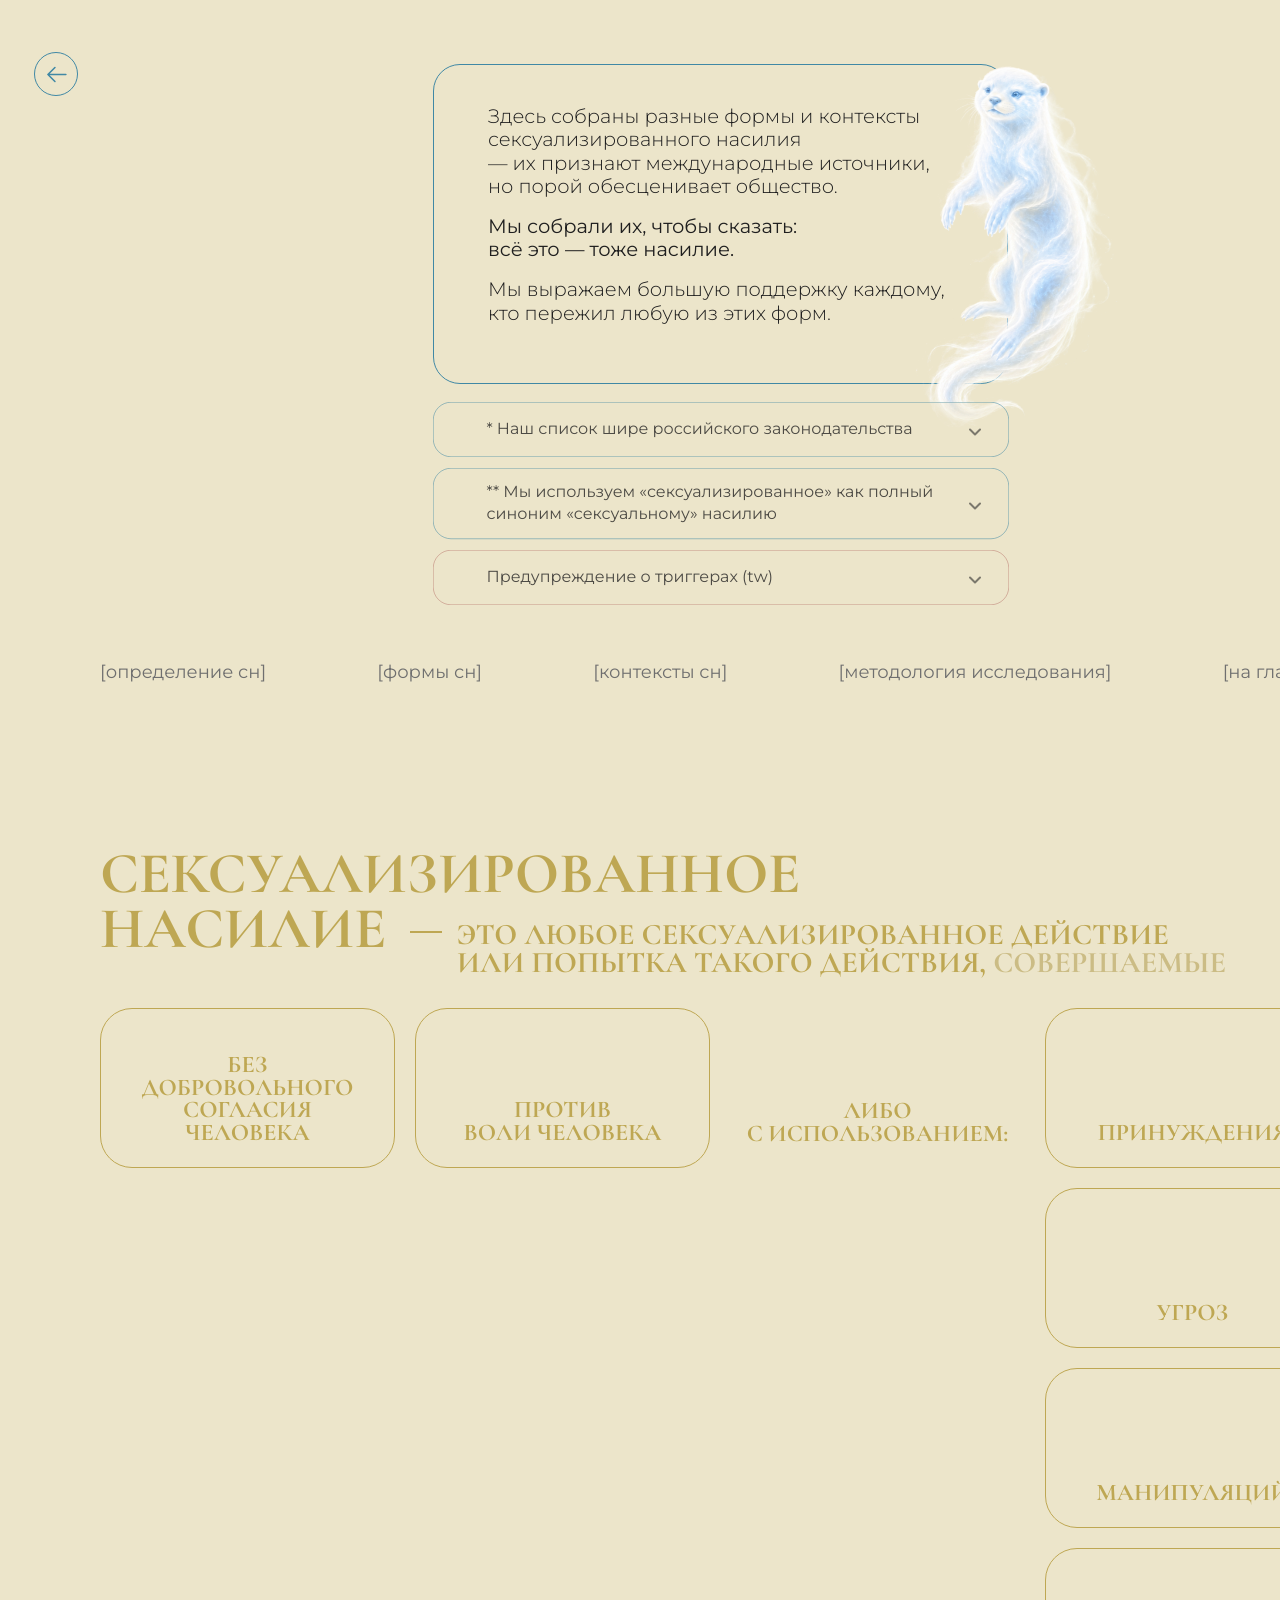
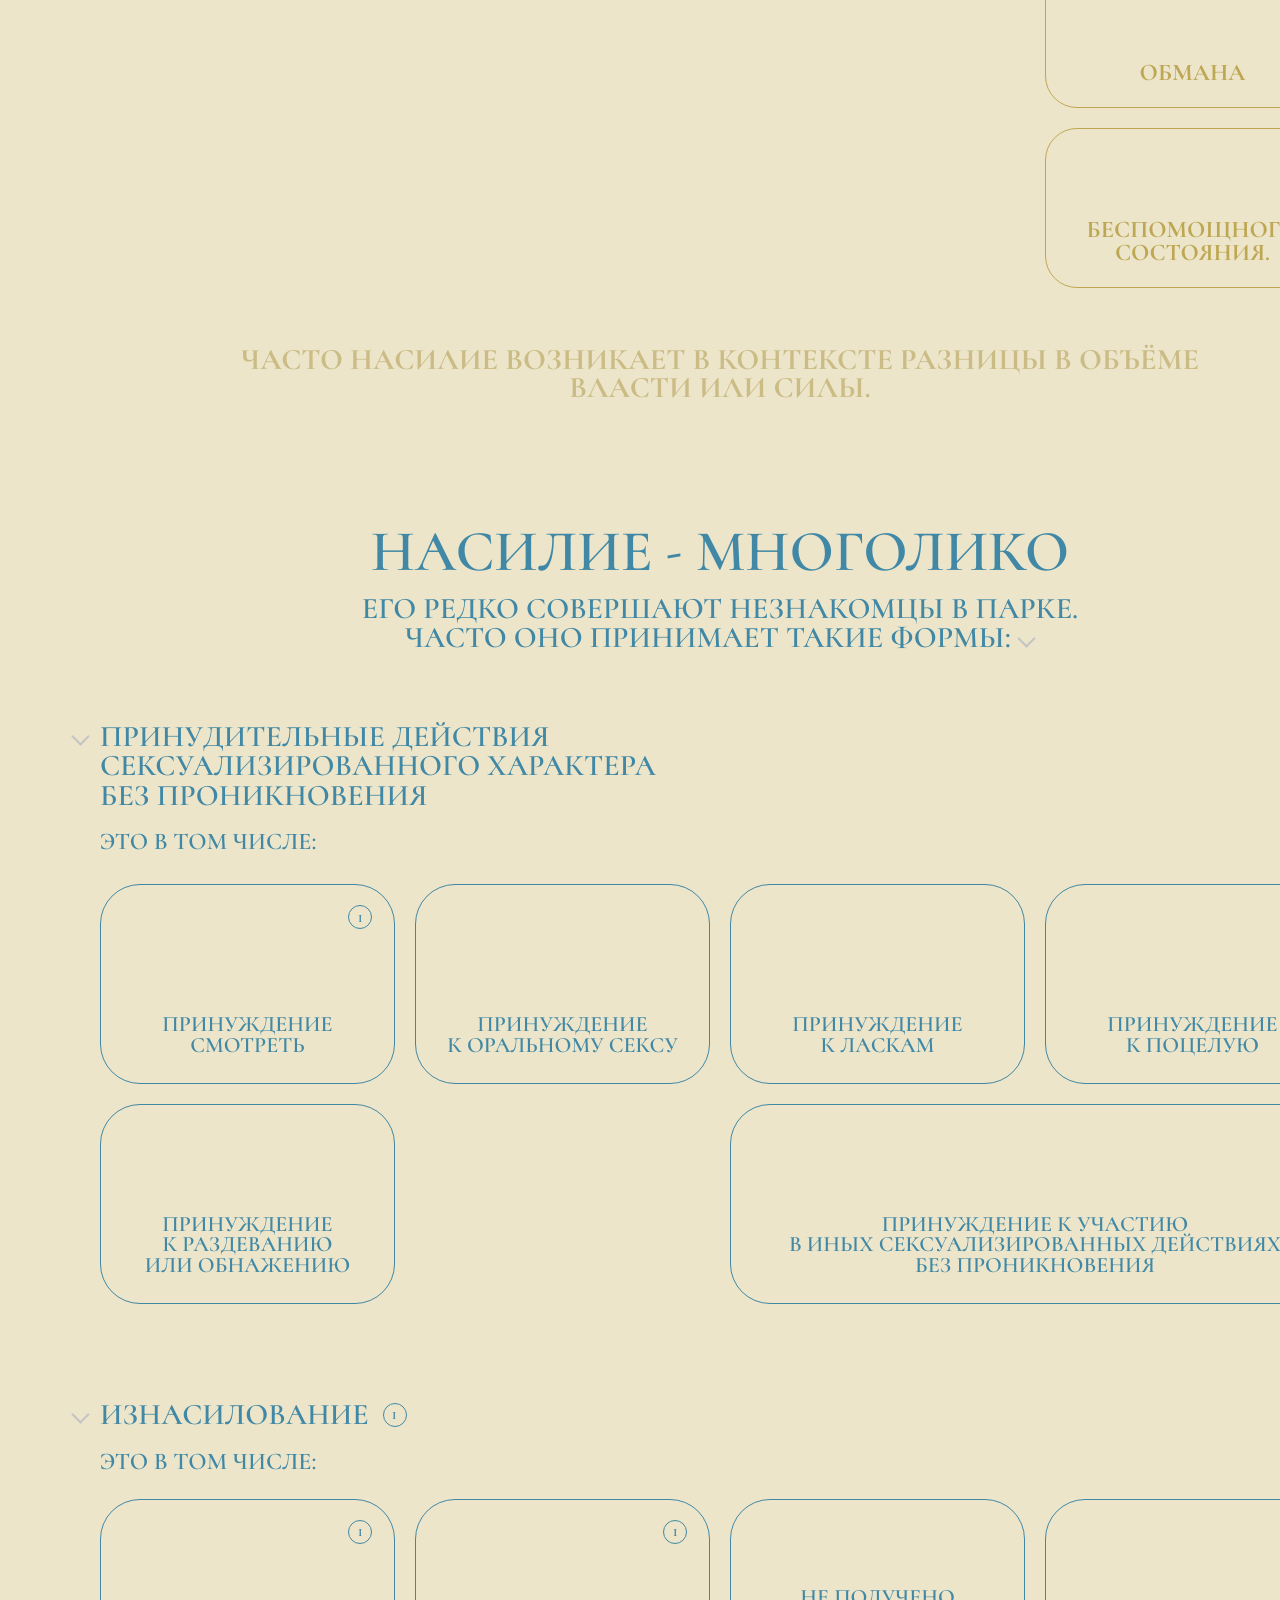
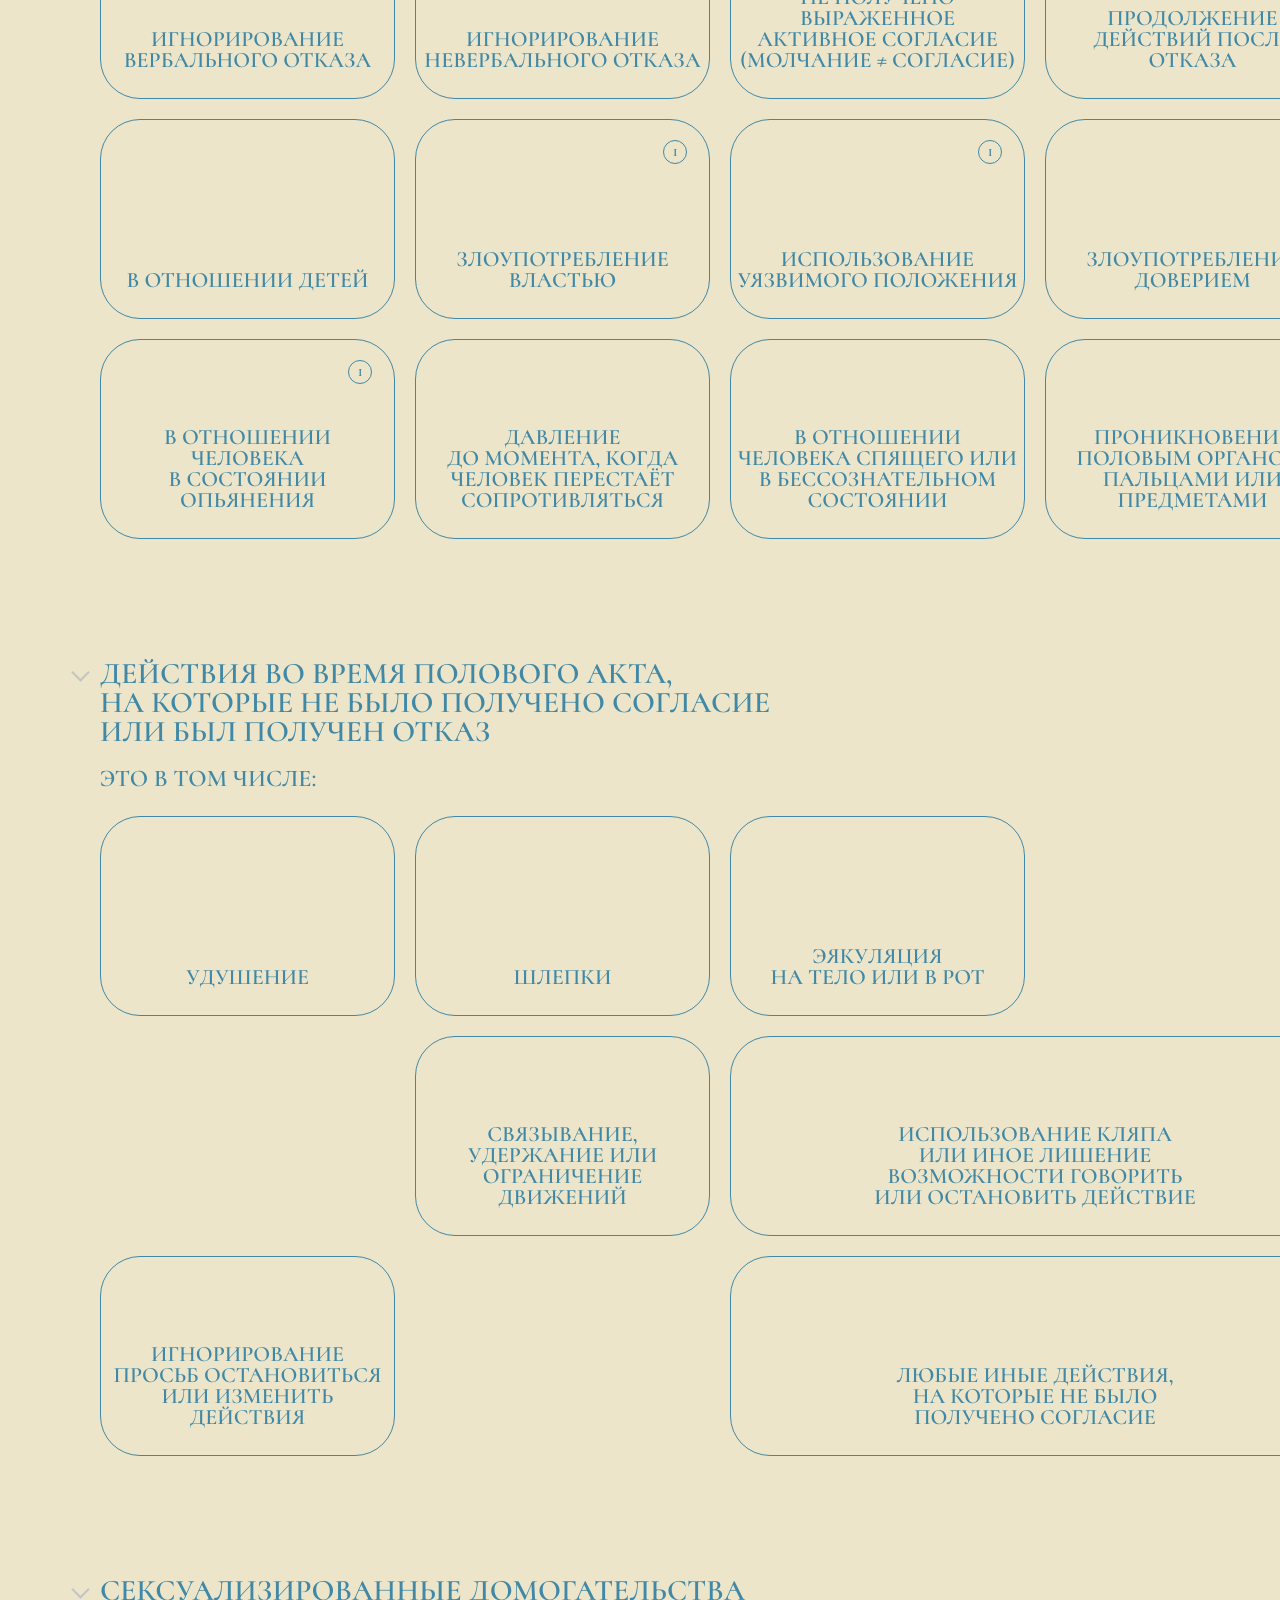
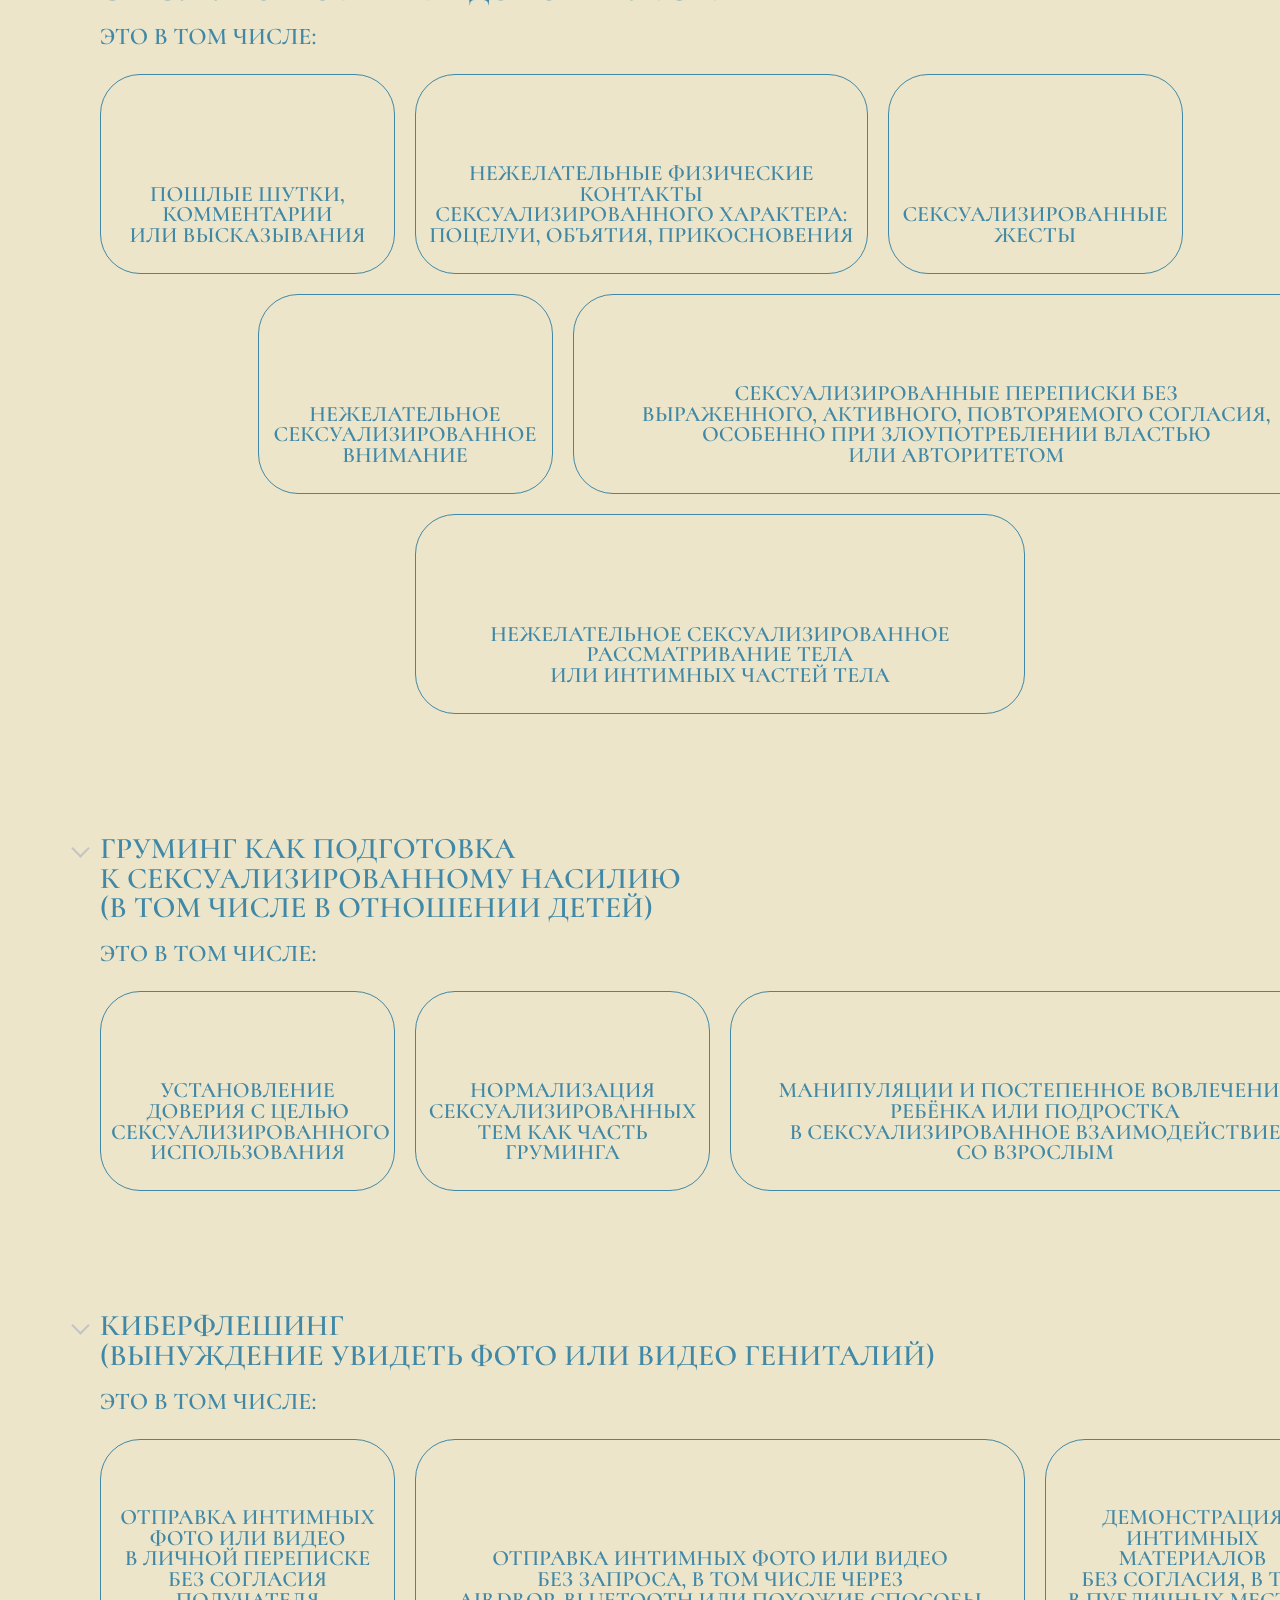
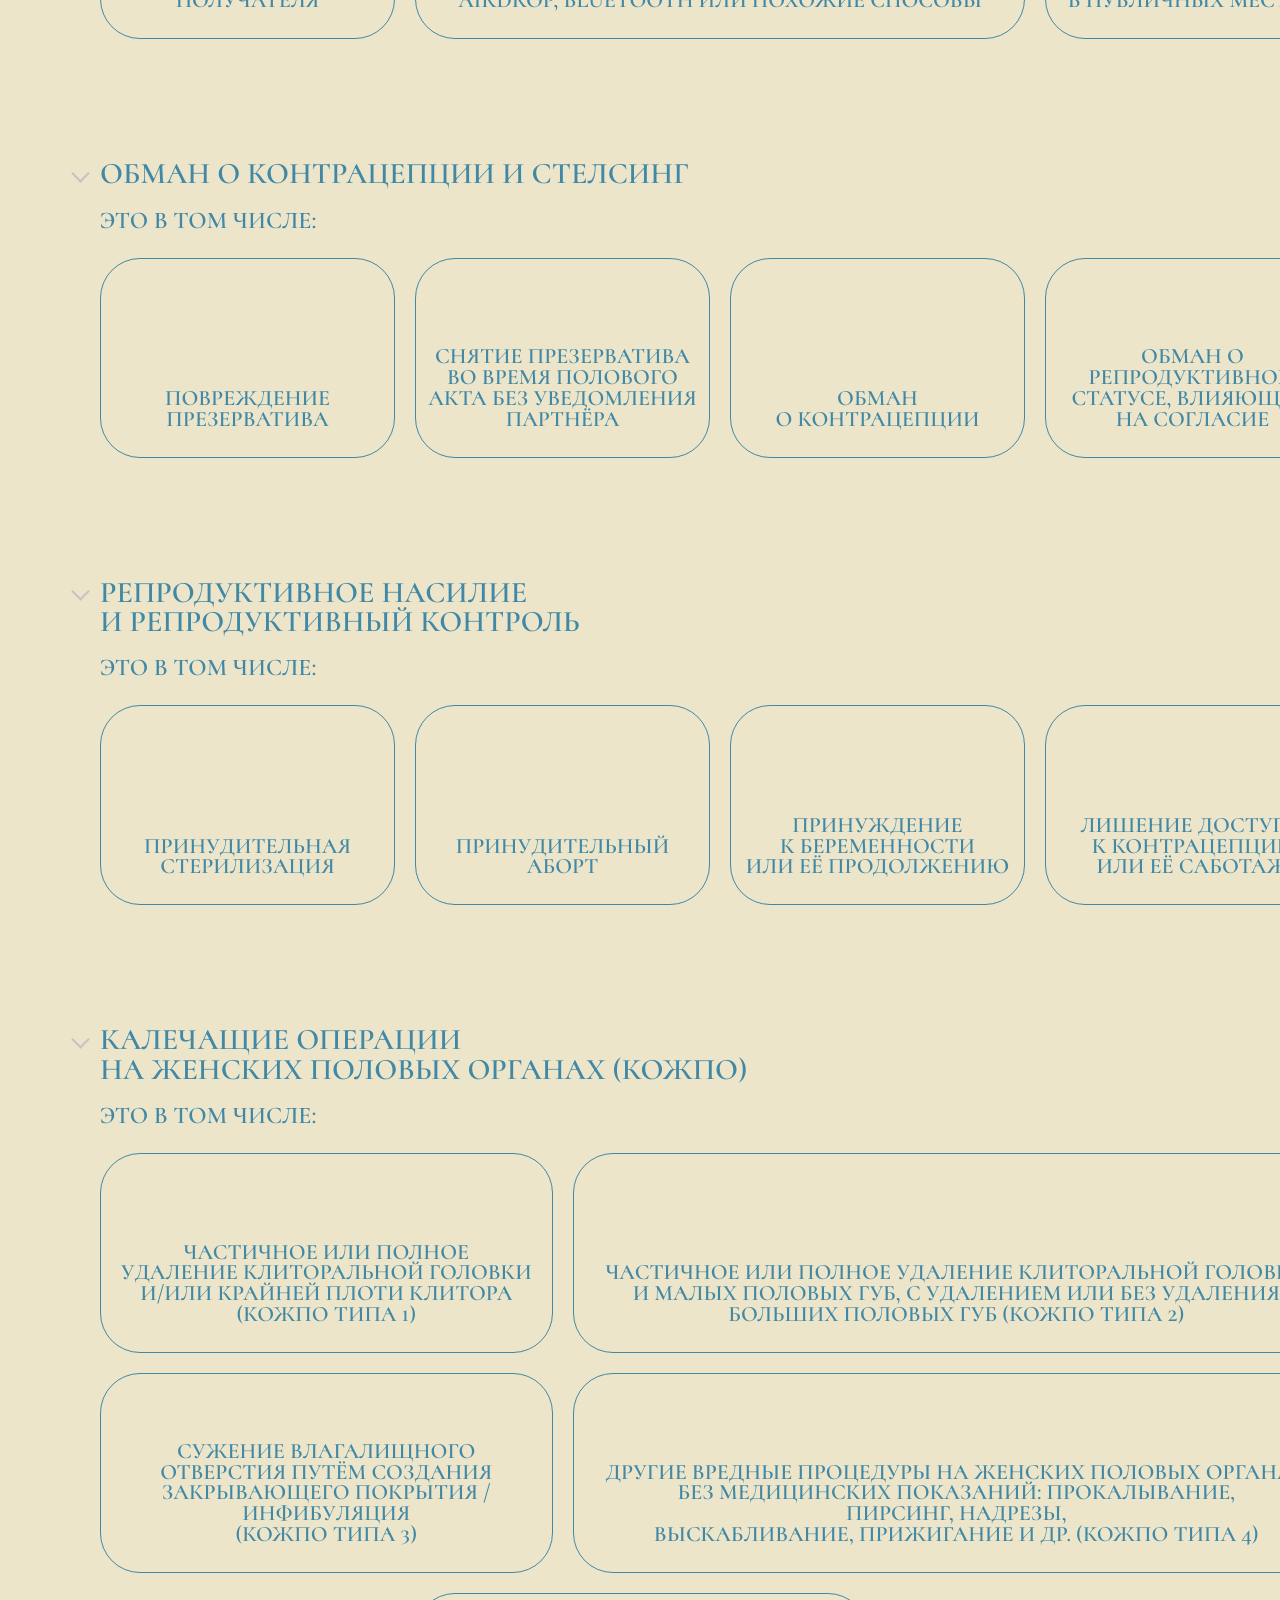
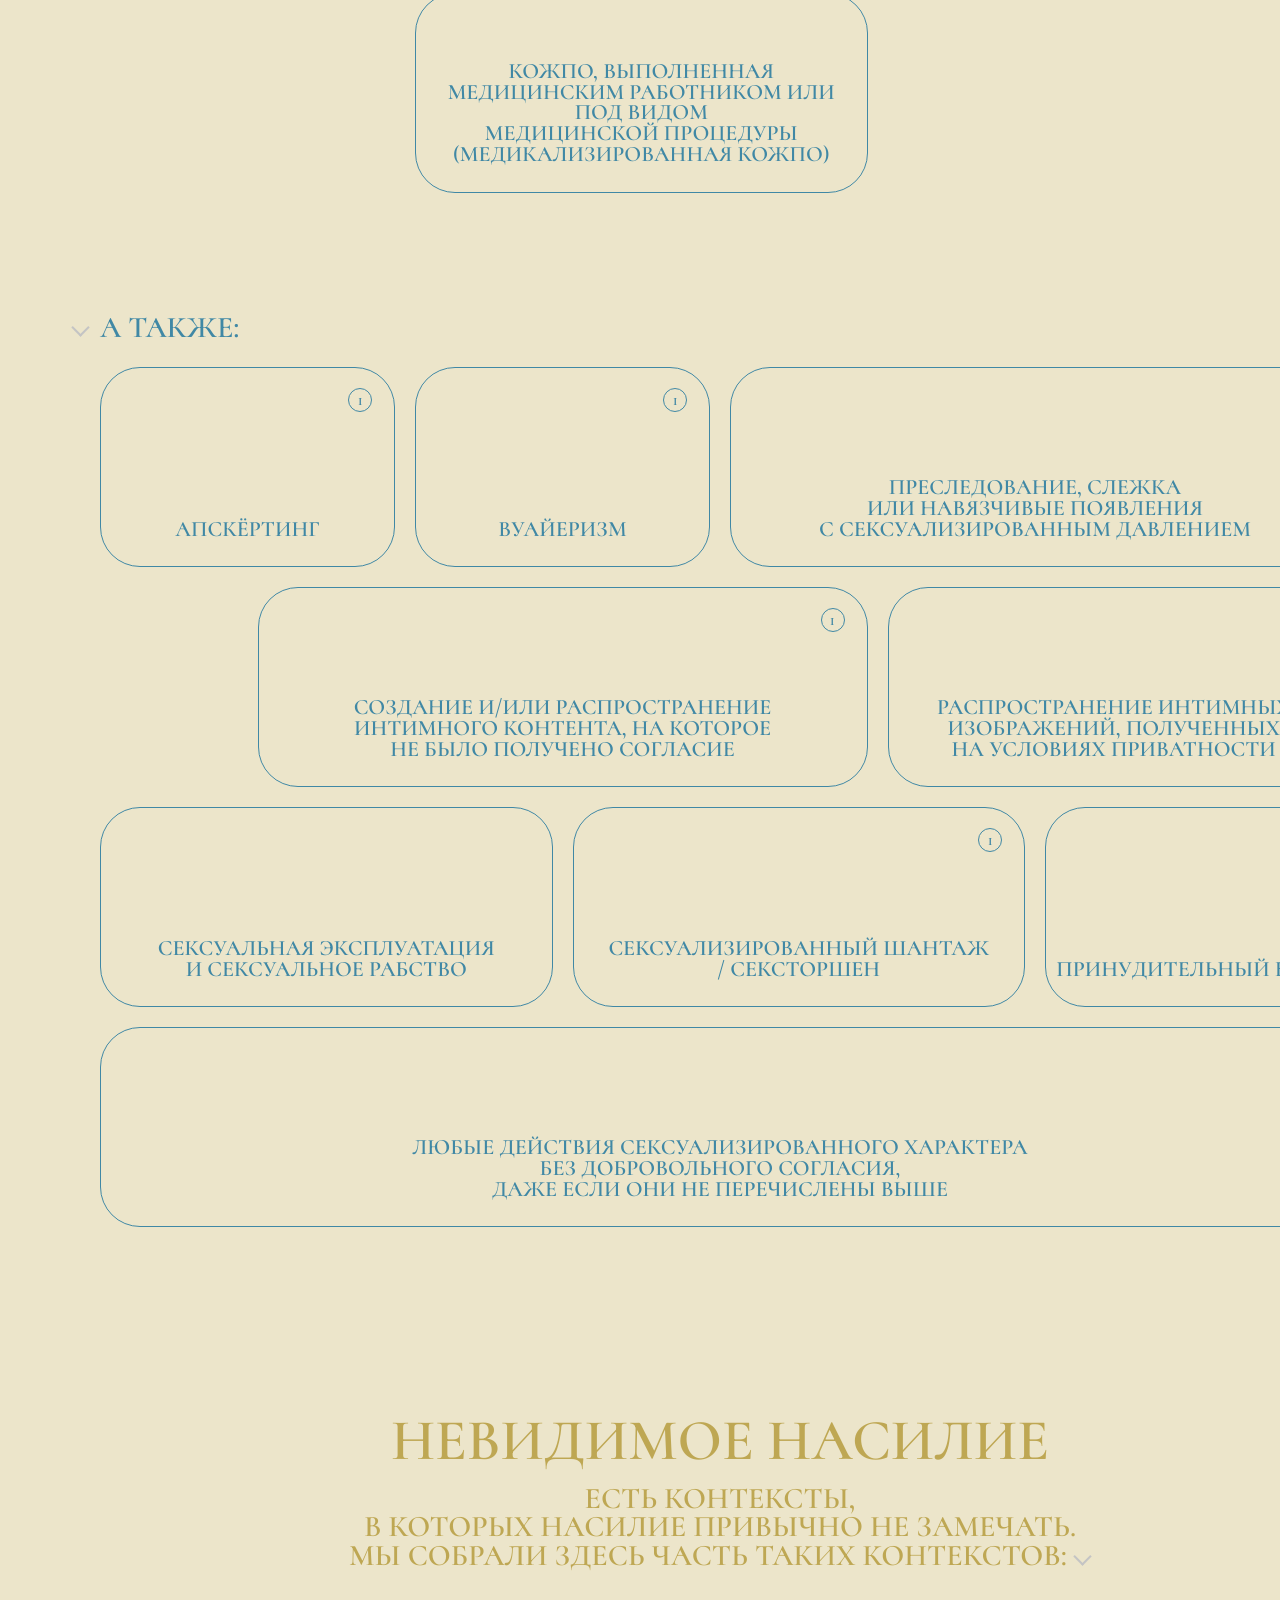
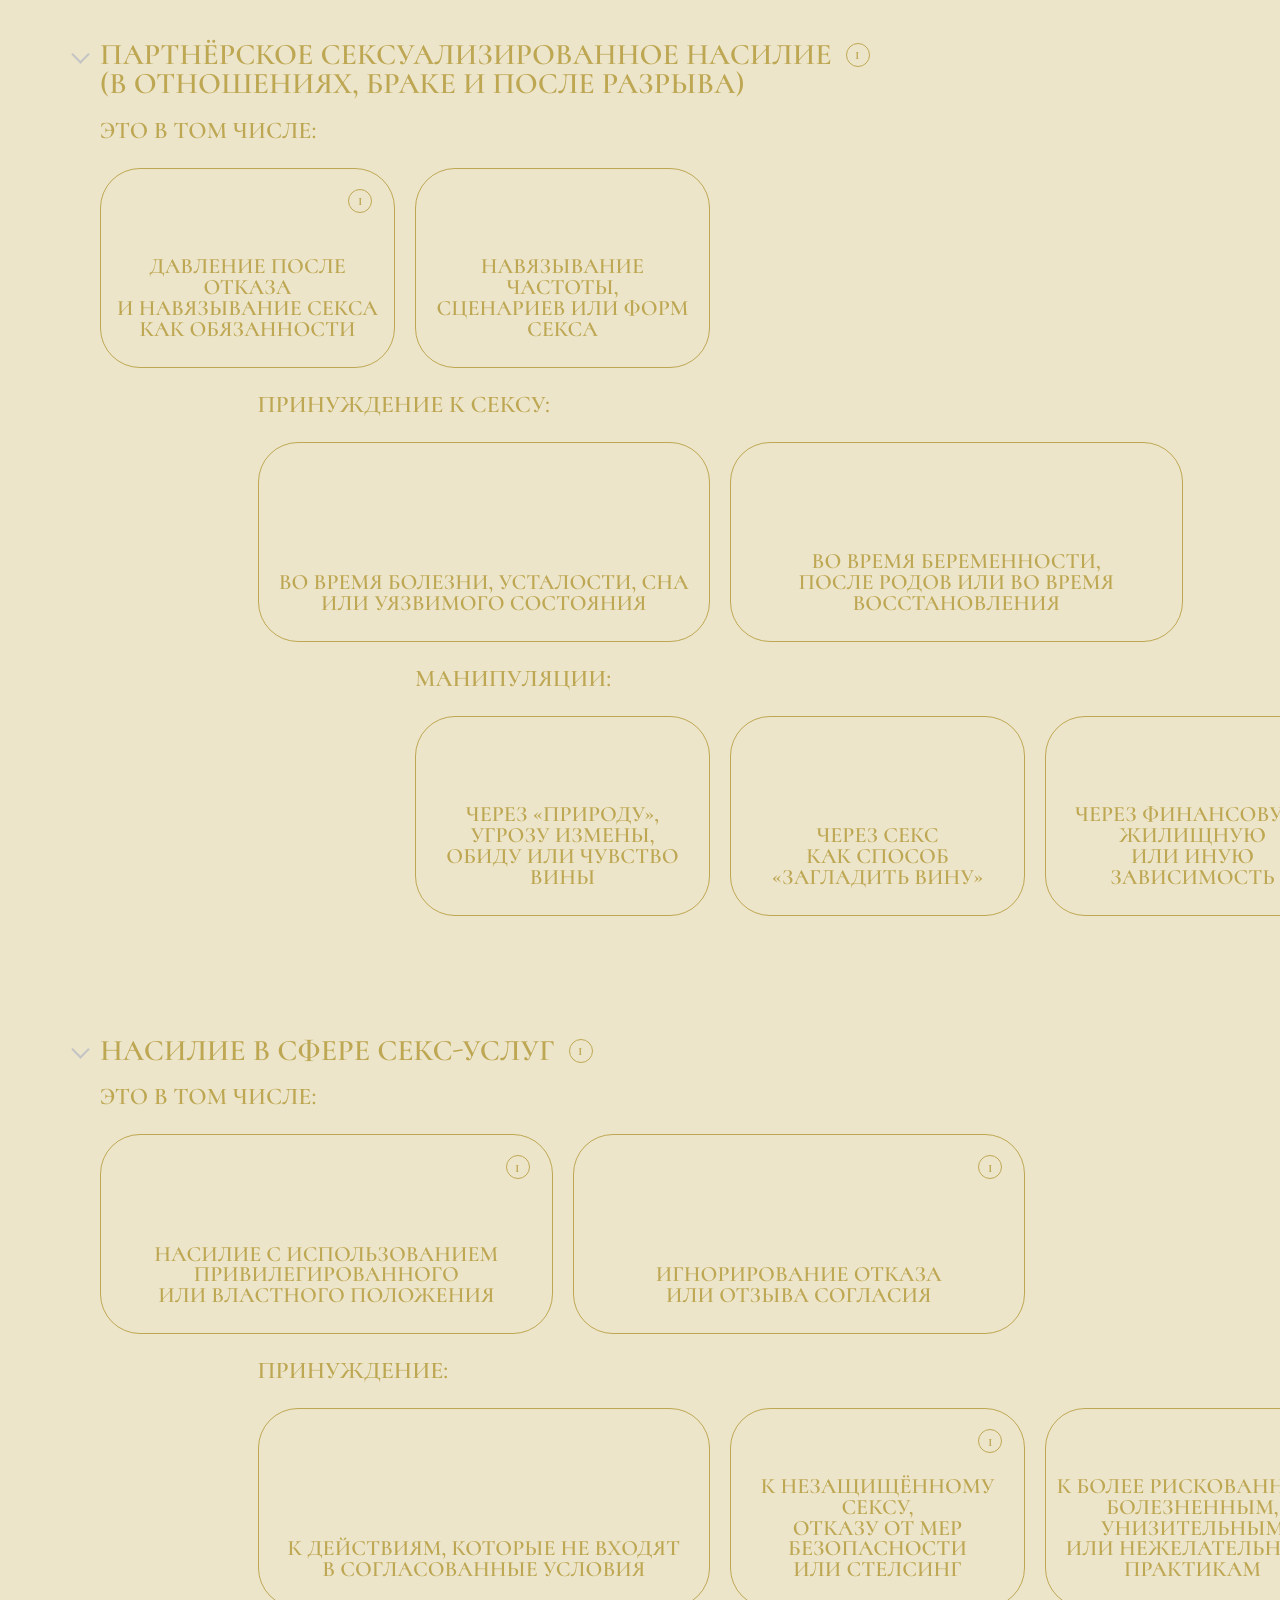
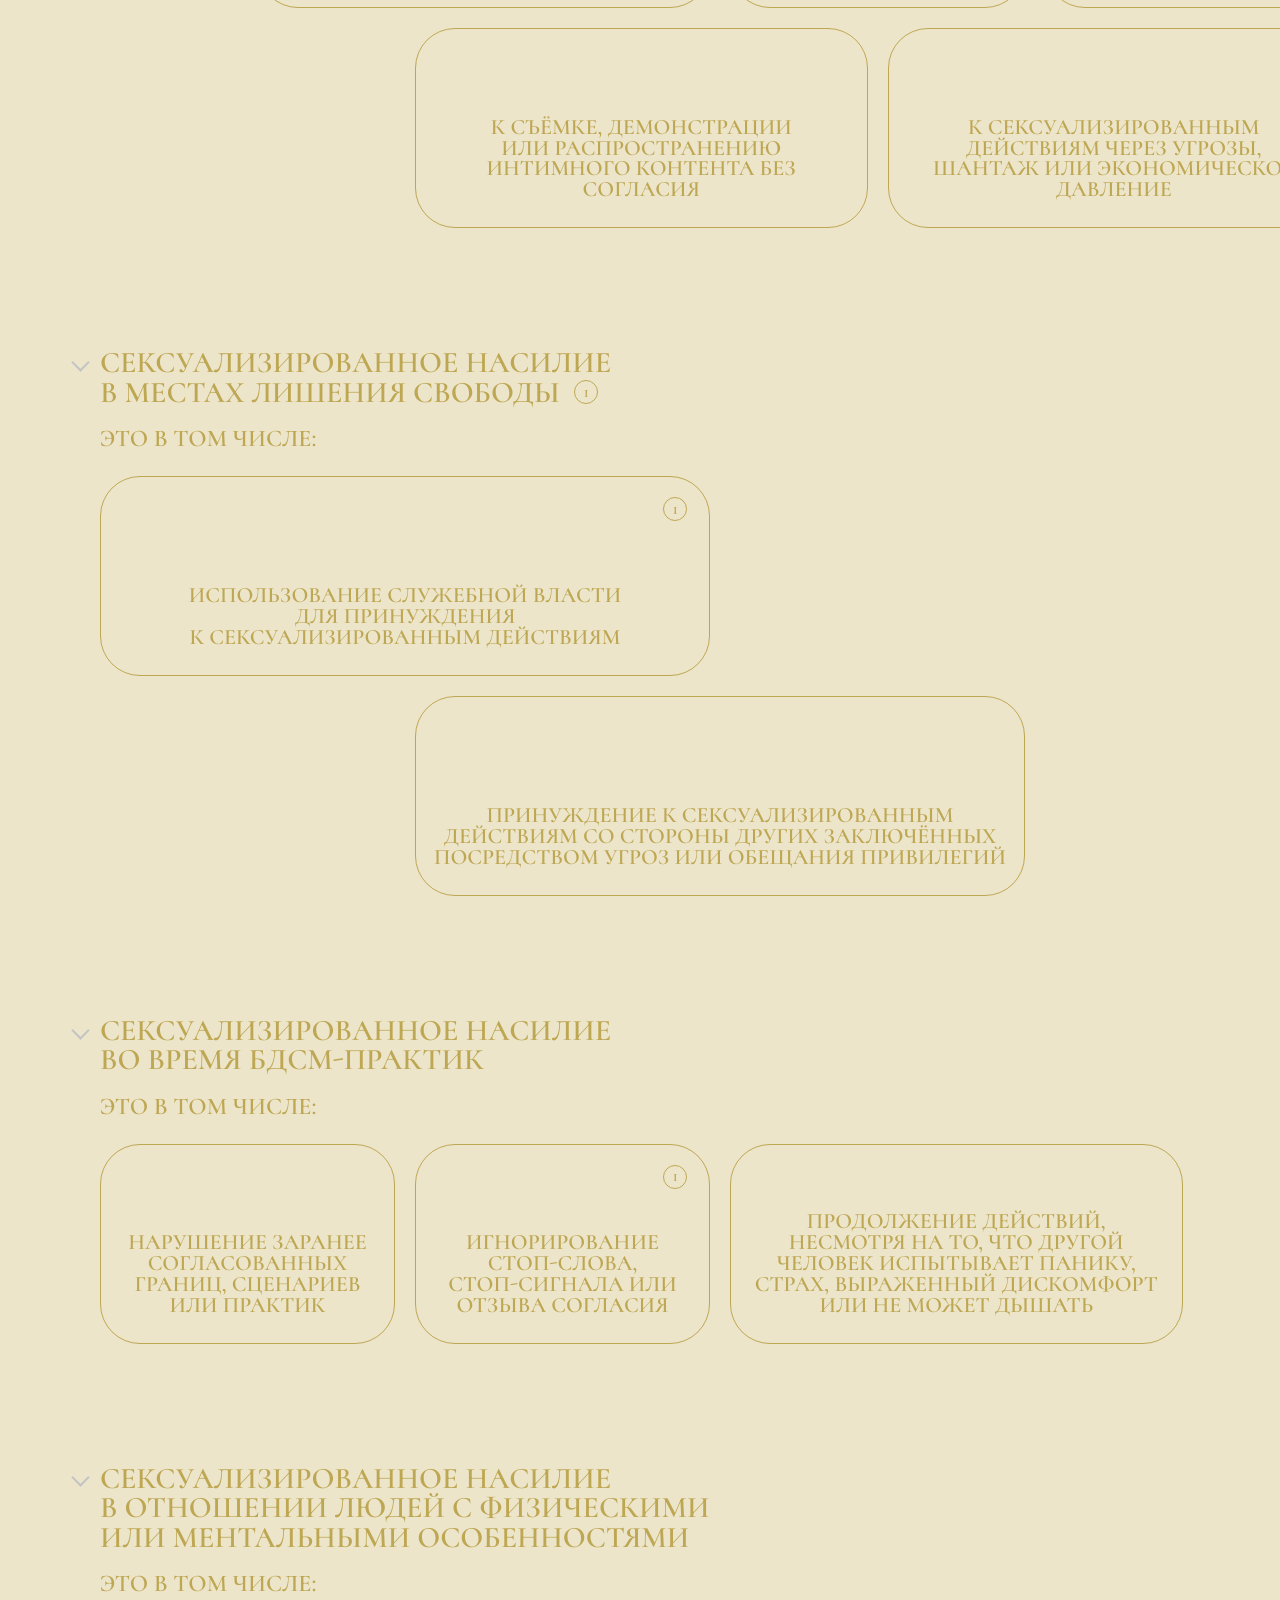
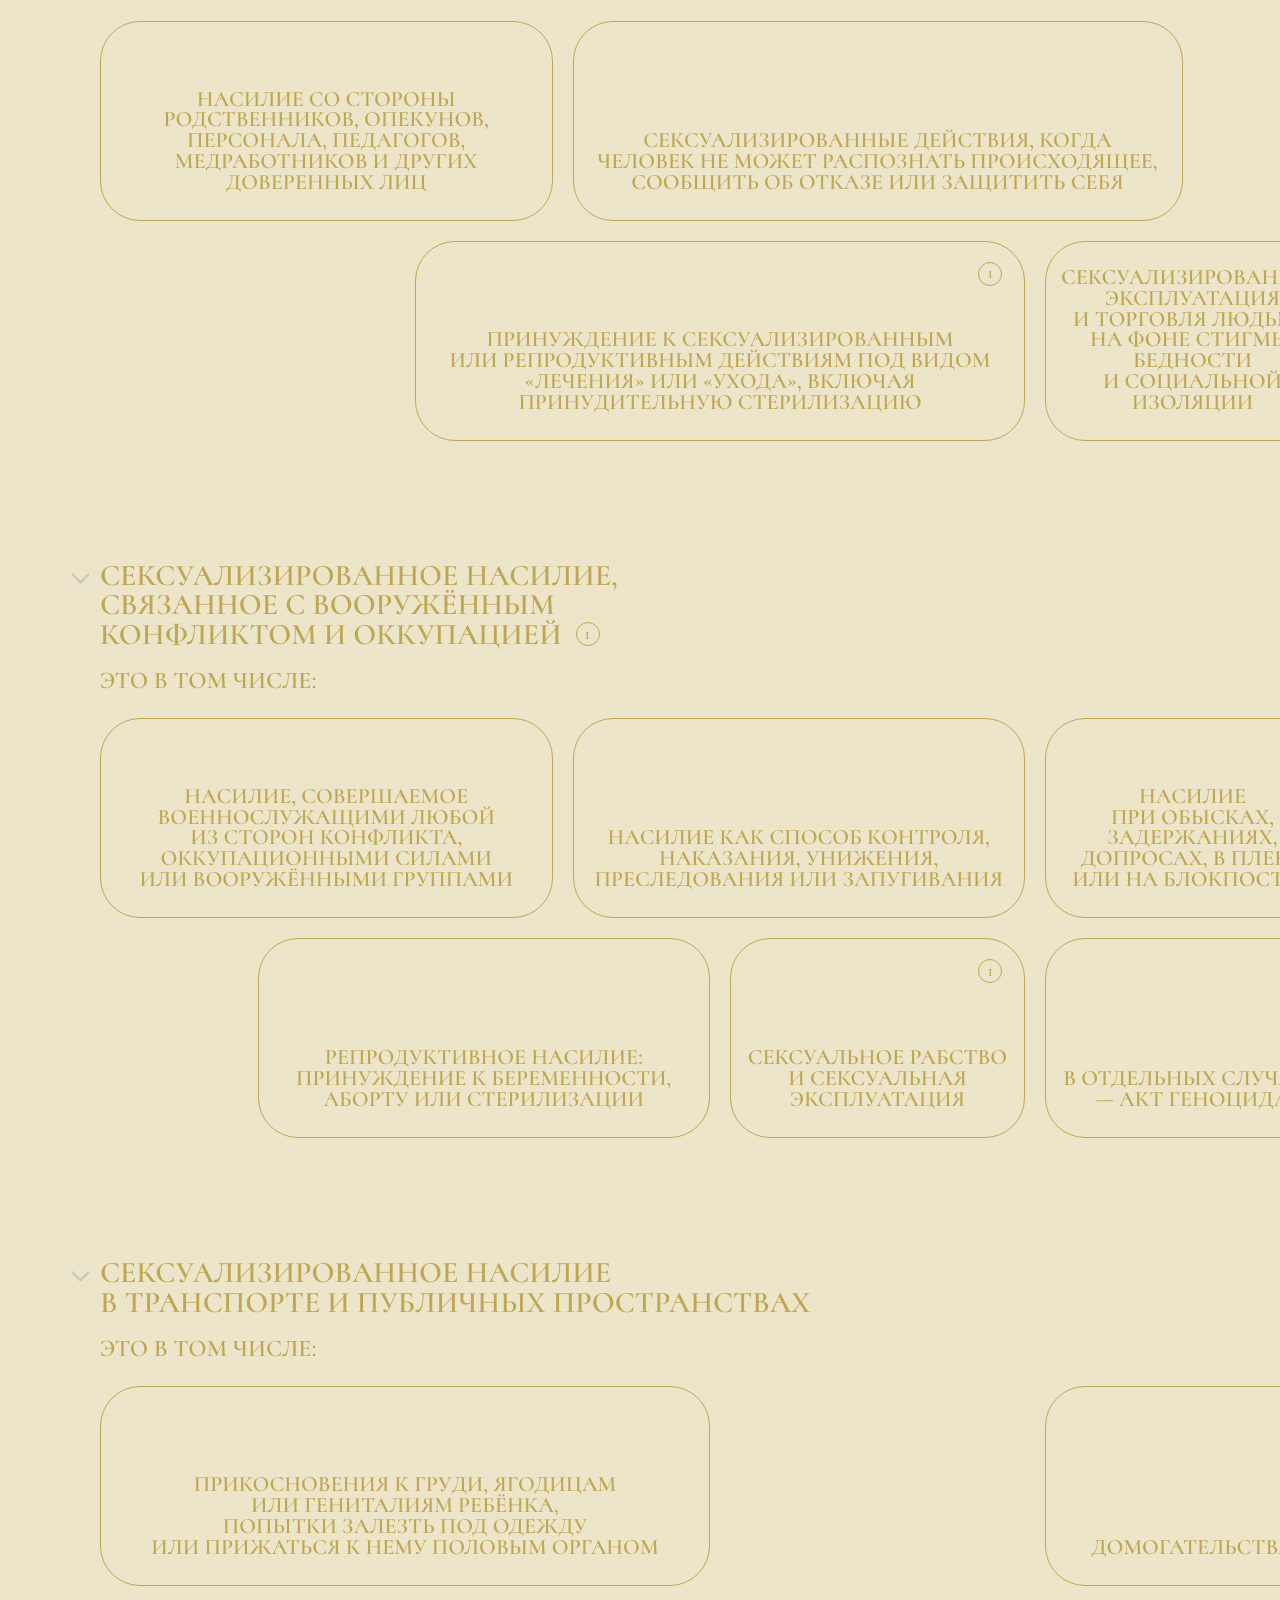
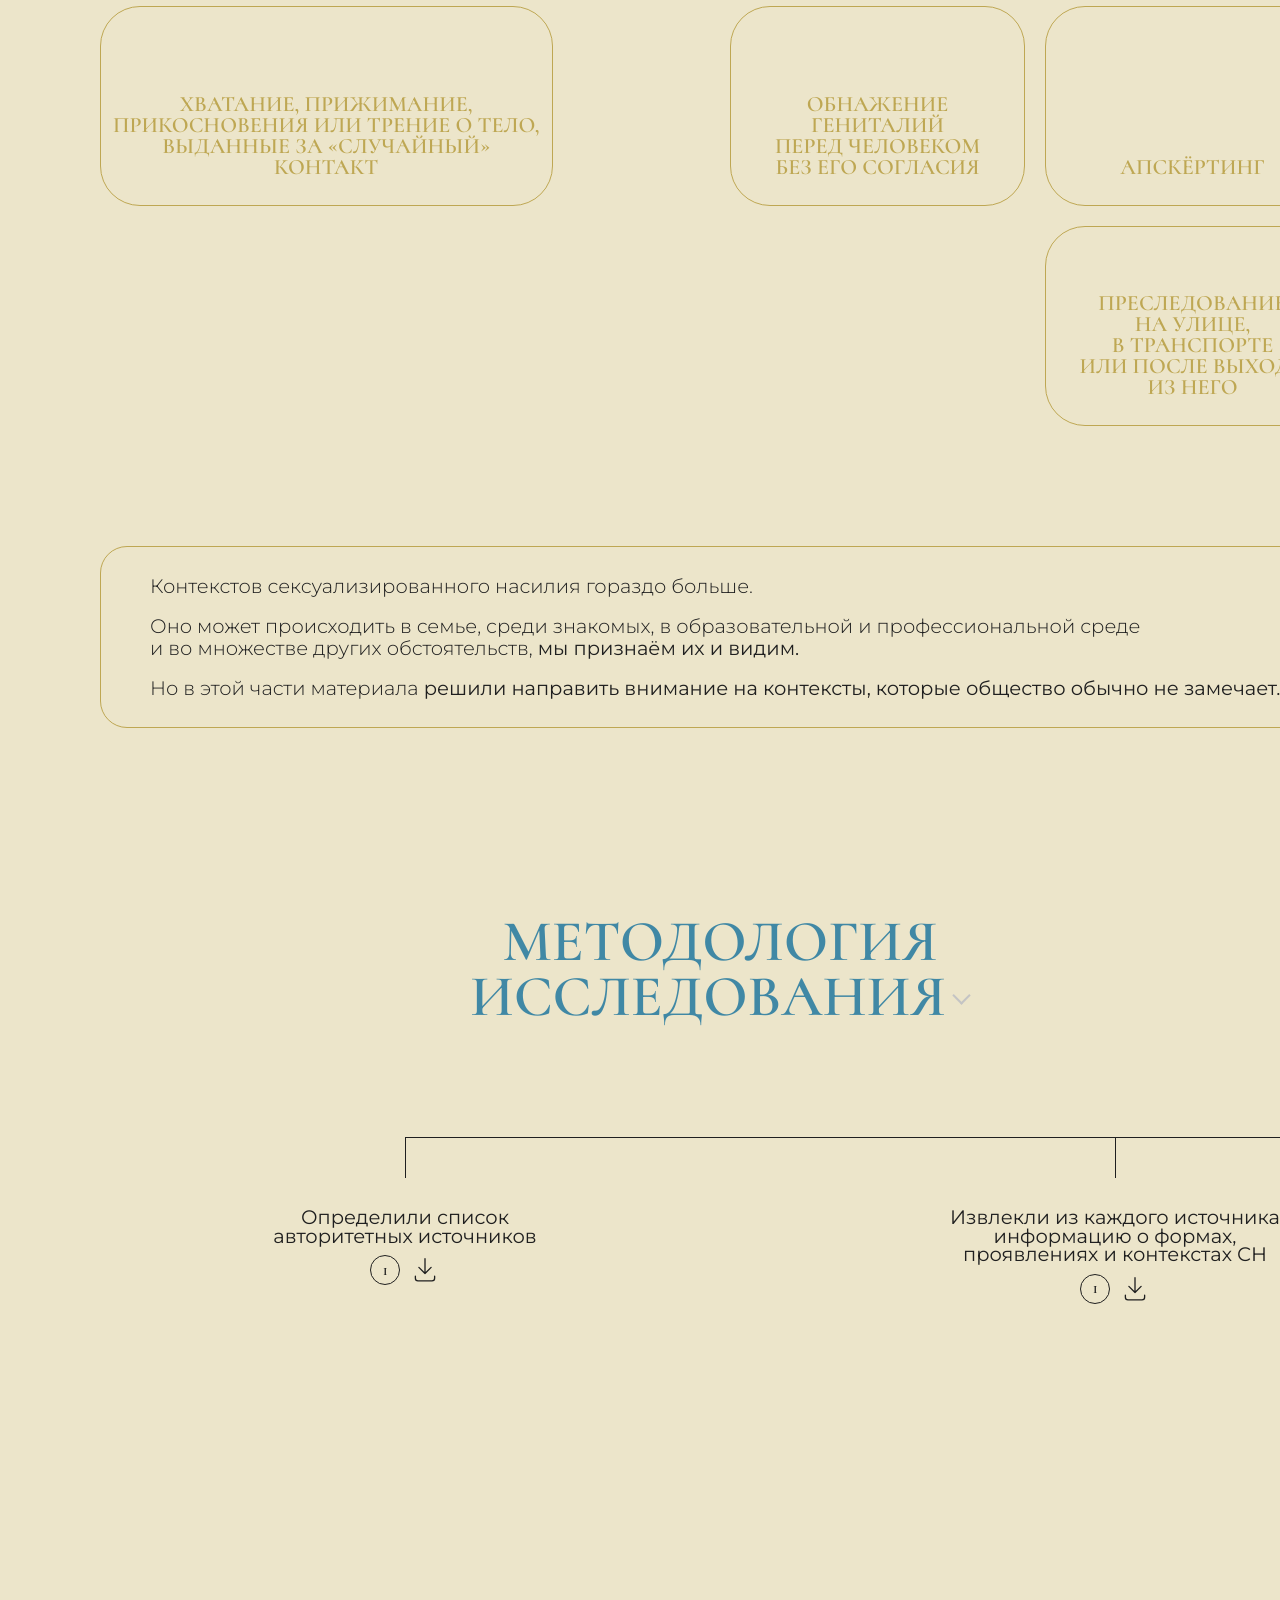
==== commit 4122c88e: "Publish trigger warning and legal information" ====
--- a/guide.html
+++ b/guide.html
@@ -3,7 +3,7 @@
   <head>
     <meta charset="UTF-8" />
     <meta name="viewport" content="width=device-width, initial-scale=1.0" />
-    <link rel="icon" type="image/png" href="./images/favicon.png?v=2" />
+    <link rel="icon" type="image/png" href="./images/favicon.png?v=3" />
     <title>Сексуализированное насилие</title>
     <script>
       (() => {
@@ -118,6 +118,23 @@
             </summary>
             <p class="svetik-note-body">
               Мы используем эту формулировку, потому что на этом настаивают пережившие насилие: слово «сексуальное» может создавать ложную связь с сексуальностью, хотя насилие связано не с сексом, а с принуждением, властью и нарушением границ.
+            </p>
+          </details>
+
+          <details class="svetik-note svetik-note-trigger-warning">
+            <summary class="svetik-note-summary">
+              <span>Предупреждение о триггерах (tw)</span>
+              <svg
+                class="svetik-note-arrow"
+                viewBox="0 0 18 12"
+                aria-hidden="true"
+                focusable="false"
+              >
+                <path d="M4 4.5 9 9.5 14 4.5" />
+              </svg>
+            </summary>
+            <p class="svetik-note-body">
+              Материалы этой страницы являются триггерными для переживших насилие: могут возникать психологические и физиологические реакции. Будьте бережны к себе и не читайте эти материалы, если чувствуете себя уязвимо. Эта страница для тех, кто не переживал насилие и хочет начать разбираться в этой проблеме.
             </p>
           </details>
 
@@ -1949,11 +1966,57 @@
             </section>
           </div>
 
-          <p class="site-footer-signature">Тьма рассеется</p>
+          <p class="site-footer-legal">
+            <span class="site-footer-legal-line">© 2026 «Тьма рассеется»</span>
+            <span class="site-footer-legal-line">
+              Оригинальные материалы сайта не предоставляются под открытой лицензией.
+              <a class="site-footer-legal-link" href="./legal.html" data-legal-dialog-open>
+                Подробнее о правовой информации и сторонних лицензиях
+              </a>
+            </span>
+          </p>
         </div>
       </footer>
 
     </main>
+
+    <dialog class="legal-dialog" id="legal-dialog" aria-labelledby="legal-dialog-title">
+      <article class="legal-document">
+        <form method="dialog">
+          <button class="legal-dialog-close" type="submit" aria-label="Закрыть">
+            <span aria-hidden="true">×</span>
+          </button>
+        </form>
+        <h2 id="legal-dialog-title">Авторские права</h2>
+        <p class="legal-copyright">© 2026 «Тьма рассеется».</p>
+        <p>
+          Если для конкретного материала прямо не указано иное, оригинальные тексты,
+          иллюстрации, дизайн и программный код проекта «Тьма рассеется» не предоставляются под
+          открытой лицензией.
+        </p>
+        <p>
+          Размещение ссылок на страницы сайта и цитирование материалов с указанием источника
+          допускаются в пределах, предусмотренных применимым законодательством.
+        </p>
+        <p>
+          Копирование сайта целиком, публикация его копии, переработка или распространение
+          существенных частей оригинальных материалов требуют предварительного разрешения
+          правообладателя, кроме случаев, прямо допускаемых законом.
+        </p>
+        <p>
+          Файлы, специально размещённые на сайте для скачивания, можно загружать для ознакомления.
+          Возможность скачивания сама по себе не означает разрешения на их повторную публикацию,
+          переработку или распространение, если иное прямо не указано.
+        </p>
+        <h2>Сторонние компоненты</h2>
+        <p>
+          Шрифты Cormorant, Montserrat и Montserrat Alternates, библиотека Three.js и другие
+          отдельно обозначенные сторонние компоненты используются по условиям собственных
+          лицензий. Сведения об их авторах и условиях использования приведены в разделе
+          «Сторонние лицензии».
+        </p>
+      </article>
+    </dialog>
     <script src="./script.js"></script>
   </body>
 </html>
--- a/styles.css
+++ b/styles.css
@@ -2127,7 +2127,7 @@
   width: 1440px;
   min-height: 478px;
   margin: 0 auto;
-  padding-top: 108px;
+  padding-top: 64px;
 }
 
 .svetik-card {
@@ -2145,8 +2145,8 @@
 
 .svetik-note {
   --svetik-note-open-summary-top: 17px;
-  --svetik-note-border-color: rgb(108 118 118 / 42%);
-  --svetik-note-border-color-open: rgb(108 118 118 / 58%);
+  --svetik-note-border-color: var(--section-blue);
+  --svetik-note-border-color-open: var(--section-blue);
 
   position: relative;
   width: 575px;
@@ -2162,7 +2162,7 @@
   visibility: hidden;
   opacity: 0;
   transform: translateY(10px);
-  animation: svetik-note-shell-reveal 620ms 3400ms cubic-bezier(0.22, 0.82, 0.26, 1) both;
+  animation: svetik-note-shell-reveal 620ms 2252ms cubic-bezier(0.22, 0.82, 0.26, 1) both;
 }
 
 .svetik-note::before {
@@ -2183,7 +2183,20 @@
   --svetik-note-open-summary-top: 14px;
 
   margin-top: 12px;
-  animation-delay: 3560ms;
+  animation-delay: 2412ms;
+}
+
+.svetik-note + .svetik-note + .svetik-note {
+  animation-delay: 2572ms;
+}
+
+.svetik-note-trigger-warning {
+  --svetik-note-border-color: rgb(158 62 62 / 64%);
+  --svetik-note-border-color-open: rgb(143 47 47 / 82%);
+}
+
+.svetik-note-trigger-warning .svetik-note-summary:focus-visible {
+  outline-color: #9e3e3e;
 }
 
 .svetik-note[open] {
@@ -2413,7 +2426,7 @@
   top: 0;
   z-index: 70;
   width: 100%;
-  margin: 69px 0 73px;
+  margin: 40px 0 73px;
   padding: 18px 0 16px;
   background: transparent;
   color: #6f6f6f;
@@ -2422,6 +2435,60 @@
   font-weight: 400;
   line-height: 1.2;
   letter-spacing: 0;
+}
+
+@media (max-height: 700px) {
+  .svetik-frame {
+    padding-top: 30px;
+  }
+
+  .svetik-card {
+    min-height: 300px;
+    padding-top: 30px;
+    padding-bottom: 25px;
+  }
+
+  .svetik-patronus {
+    top: -20px;
+  }
+
+  .page-menu {
+    margin-top: 16px;
+  }
+}
+
+@media (max-height: 620px) {
+  .svetik-frame {
+    padding-top: 16px;
+  }
+
+  .svetik-card {
+    min-height: 280px;
+    padding-top: 25px;
+    padding-bottom: 20px;
+  }
+
+  .svetik-patronus {
+    top: -10px;
+  }
+
+  .svetik-note {
+    margin-top: 12px;
+  }
+
+  .svetik-note + .svetik-note {
+    margin-top: 8px;
+  }
+
+  .svetik-note-summary {
+    min-height: 50px;
+    padding-top: 11px;
+    padding-bottom: 10px;
+  }
+
+  .page-menu {
+    margin-top: 10px;
+  }
 }
 
 .page-menu.is-stuck {
--- a/footer.css
+++ b/footer.css
@@ -7,8 +7,8 @@
 }
 
 @font-face {
-  font-family: "Site Footer Cormorant";
-  src: url("./fonts/CormorantGaramond-Medium.ttf") format("truetype");
+  font-family: "Site Footer Montserrat";
+  src: url("./fonts/Montserrat-Medium.ttf") format("truetype");
   font-weight: 500;
   font-style: normal;
   font-display: swap;
@@ -117,19 +117,218 @@
   height: 25px;
 }
 
-.site-footer-signature {
+.site-footer-legal {
   position: absolute;
-  top: 230px;
+  top: 227px;
   left: 50%;
-  width: max-content;
+  width: 1100px;
   margin: 0;
-  color: var(--site-footer-cream);
-  font-family: "Site Footer Cormorant", serif;
-  font-size: 32px;
-  font-weight: 500;
-  line-height: 1;
+  color: #747772;
+  font-family: "Site Footer Montserrat", Montserrat, Arial, sans-serif;
+  font-size: 12px;
+  font-weight: 400;
+  line-height: 1.35;
   letter-spacing: 0;
   text-align: center;
   transform: translateX(-50%);
-  white-space: nowrap;
-}
+}
+
+.site-footer-legal-line {
+  display: block;
+}
+
+.site-footer-legal-link {
+  color: inherit;
+  text-decoration-color: #656864;
+  text-decoration-thickness: 1px;
+  text-underline-offset: 3px;
+}
+
+.site-footer-legal-link:hover {
+  color: #92958f;
+}
+
+.site-footer-legal-link:focus-visible,
+.legal-dialog-close:focus-visible,
+.legal-page-back:focus-visible {
+  outline: 2px solid #aaa996;
+  outline-offset: 4px;
+}
+
+.legal-dialog {
+  width: min(760px, calc(100vw - 32px));
+  max-height: calc(100dvh - 32px);
+  padding: 0;
+  overflow: hidden;
+  color: #30332f;
+  background: #eee9d6;
+  border: 1px solid #a9a792;
+  border-radius: 3px;
+  box-shadow: 0 24px 80px rgb(0 0 0 / 45%);
+}
+
+.legal-dialog::backdrop {
+  background: rgb(16 18 17 / 76%);
+  backdrop-filter: blur(2px);
+}
+
+.legal-document {
+  position: relative;
+  box-sizing: border-box;
+  font-family: "Site Footer Montserrat", Montserrat, Arial, sans-serif;
+}
+
+.legal-dialog .legal-document {
+  max-height: calc(100dvh - 34px);
+  padding: 44px 52px 48px;
+  overflow-y: auto;
+}
+
+.legal-document h1,
+.legal-document h2,
+.legal-document p {
+  margin-top: 0;
+}
+
+.legal-document h1,
+.legal-document h2 {
+  color: #292c29;
+  font-family: "Site Footer Montserrat", Montserrat, Arial, sans-serif;
+  font-weight: 500;
+}
+
+.legal-document h1 {
+  margin-bottom: 30px;
+  font-size: 38px;
+  line-height: 1.1;
+}
+
+.legal-document h2 {
+  margin-bottom: 18px;
+  font-size: 30px;
+  line-height: 1.15;
+}
+
+.legal-document h2:not(:first-of-type) {
+  margin-top: 36px;
+}
+
+.legal-document p {
+  margin-bottom: 16px;
+  font-size: 15px;
+  line-height: 1.65;
+}
+
+.legal-document p:last-child {
+  margin-bottom: 0;
+}
+
+.legal-copyright {
+  color: #5d605a;
+}
+
+.legal-dialog-close {
+  position: absolute;
+  z-index: 1;
+  top: 16px;
+  right: 18px;
+  display: grid;
+  width: 34px;
+  height: 34px;
+  padding: 0;
+  color: #5d605a;
+  font:
+    28px/1 Arial,
+    sans-serif;
+  cursor: pointer;
+  background: transparent;
+  border: 0;
+  border-radius: 50%;
+  place-items: center;
+}
+
+.legal-dialog-close:hover {
+  color: #292c29;
+  background: rgb(41 44 41 / 8%);
+}
+
+.legal-page-body {
+  margin: 0;
+}
+
+.legal-page {
+  box-sizing: border-box;
+  min-height: 100vh;
+  padding: 56px 24px;
+  color: #30332f;
+  background: #1d211f;
+}
+
+.legal-document--page {
+  box-sizing: border-box;
+  width: min(820px, 100%);
+  margin: 0 auto;
+  padding: 56px 64px 64px;
+  background: #eee9d6;
+  border: 1px solid #a9a792;
+  border-radius: 3px;
+  box-shadow: 0 24px 80px rgb(0 0 0 / 35%);
+}
+
+.legal-page-back {
+  display: inline-block;
+  margin-bottom: 32px;
+  color: #5d605a;
+  font-size: 14px;
+  text-decoration-thickness: 1px;
+  text-underline-offset: 3px;
+}
+
+@media (max-width: 1439px) {
+  .site-footer-legal {
+    left: 50vw;
+    width: calc(100vw - 48px);
+  }
+}
+
+@media (max-width: 700px) {
+  .site-footer-legal {
+    top: 217px;
+    width: calc(100vw - 24px);
+    font-size: 10.5px;
+    line-height: 1.5;
+  }
+
+  .legal-dialog {
+    width: calc(100vw - 20px);
+    max-height: calc(100dvh - 20px);
+  }
+
+  .legal-dialog .legal-document {
+    max-height: calc(100dvh - 22px);
+    padding: 48px 24px 32px;
+  }
+
+  .legal-document h1 {
+    font-size: 32px;
+  }
+
+  .legal-document h2 {
+    font-size: 27px;
+  }
+
+  .legal-document p {
+    font-size: 14px;
+  }
+
+  .legal-page {
+    padding: 0;
+  }
+
+  .legal-document--page {
+    min-height: 100vh;
+    padding: 36px 24px 48px;
+    border: 0;
+    border-radius: 0;
+  }
+}
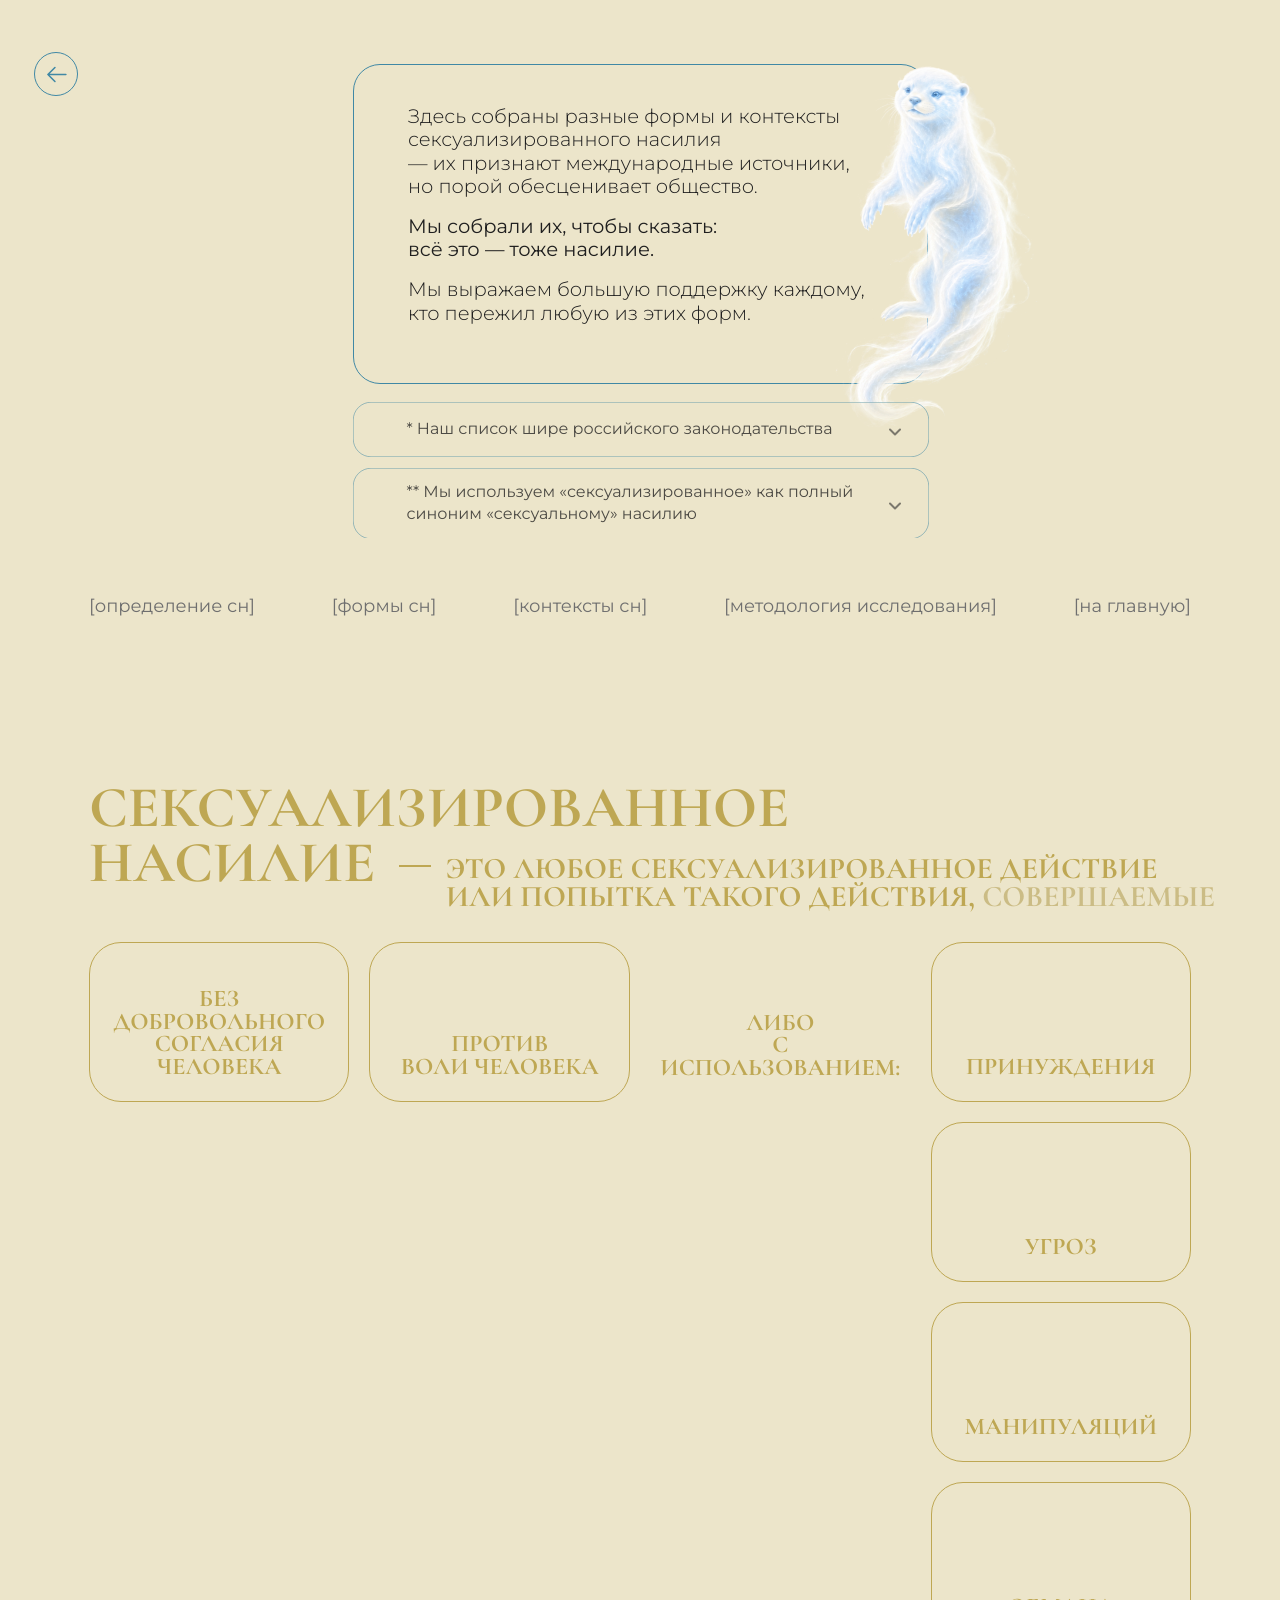
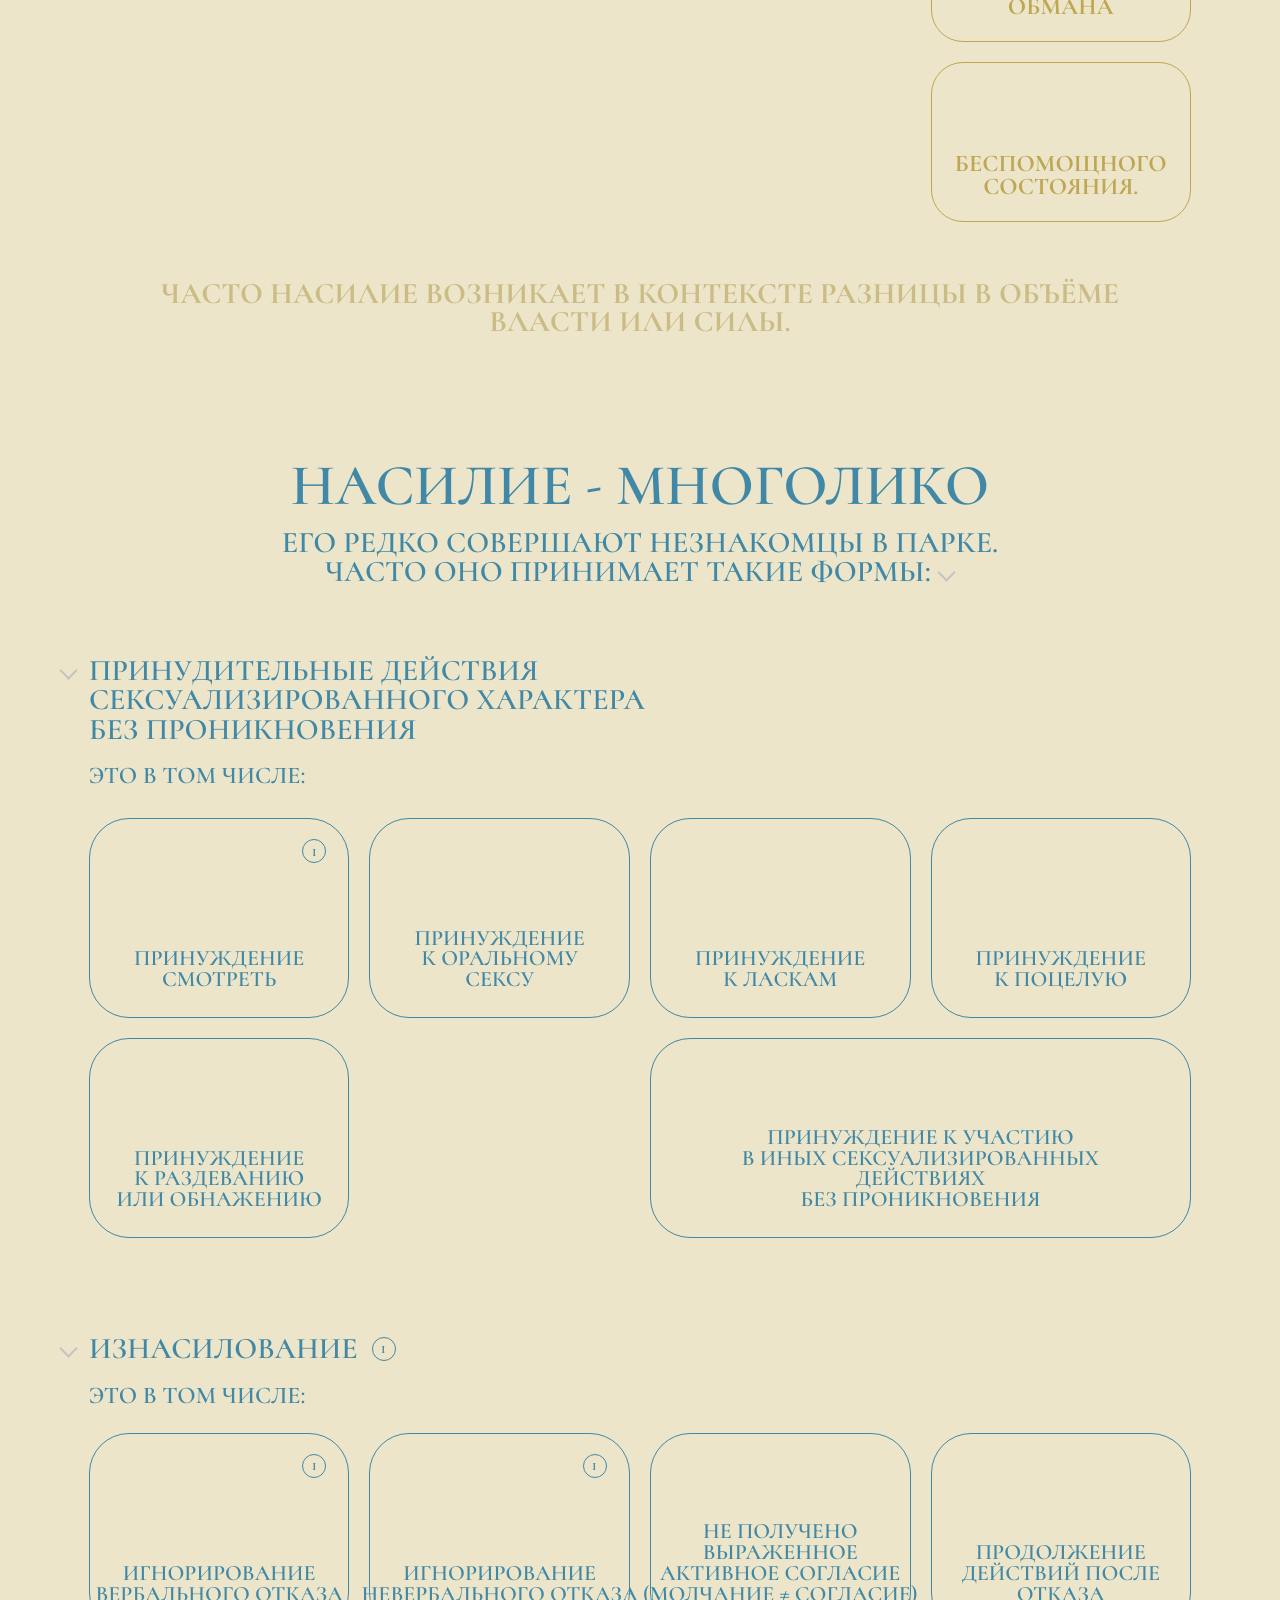
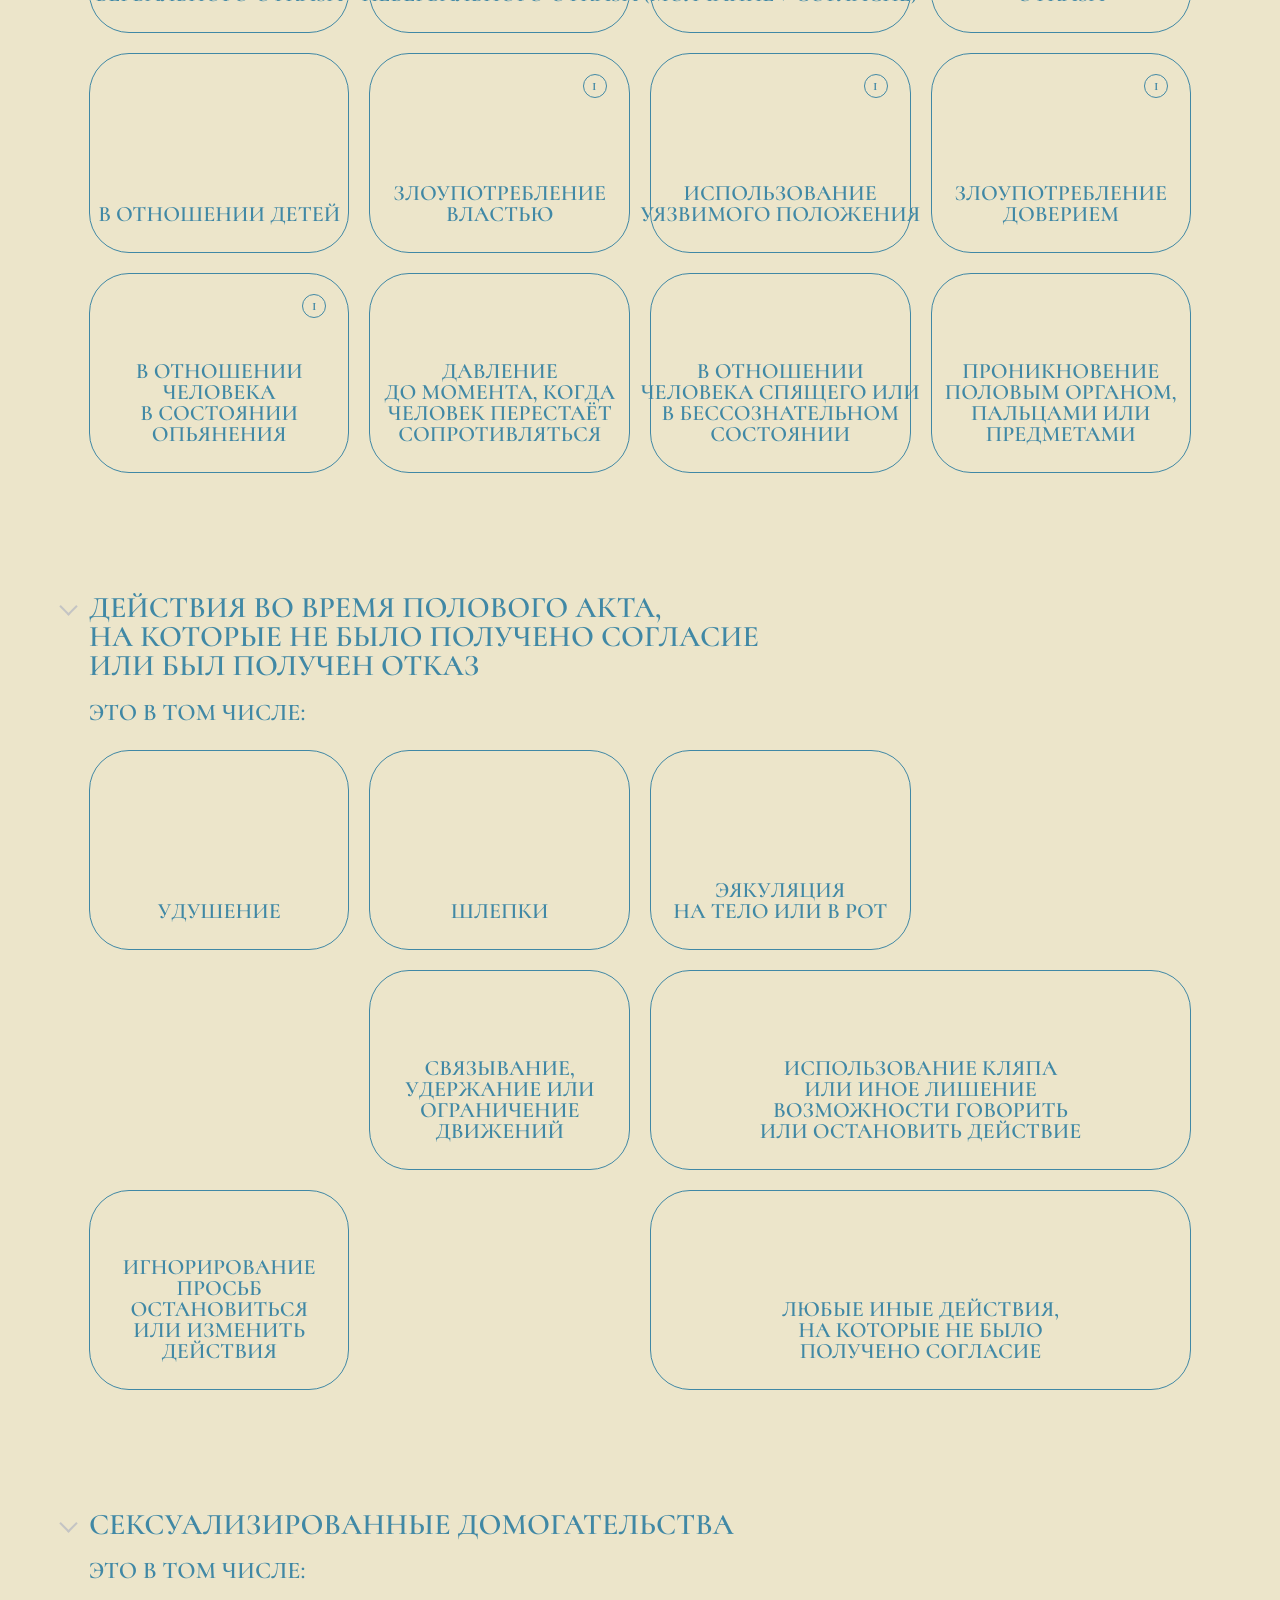
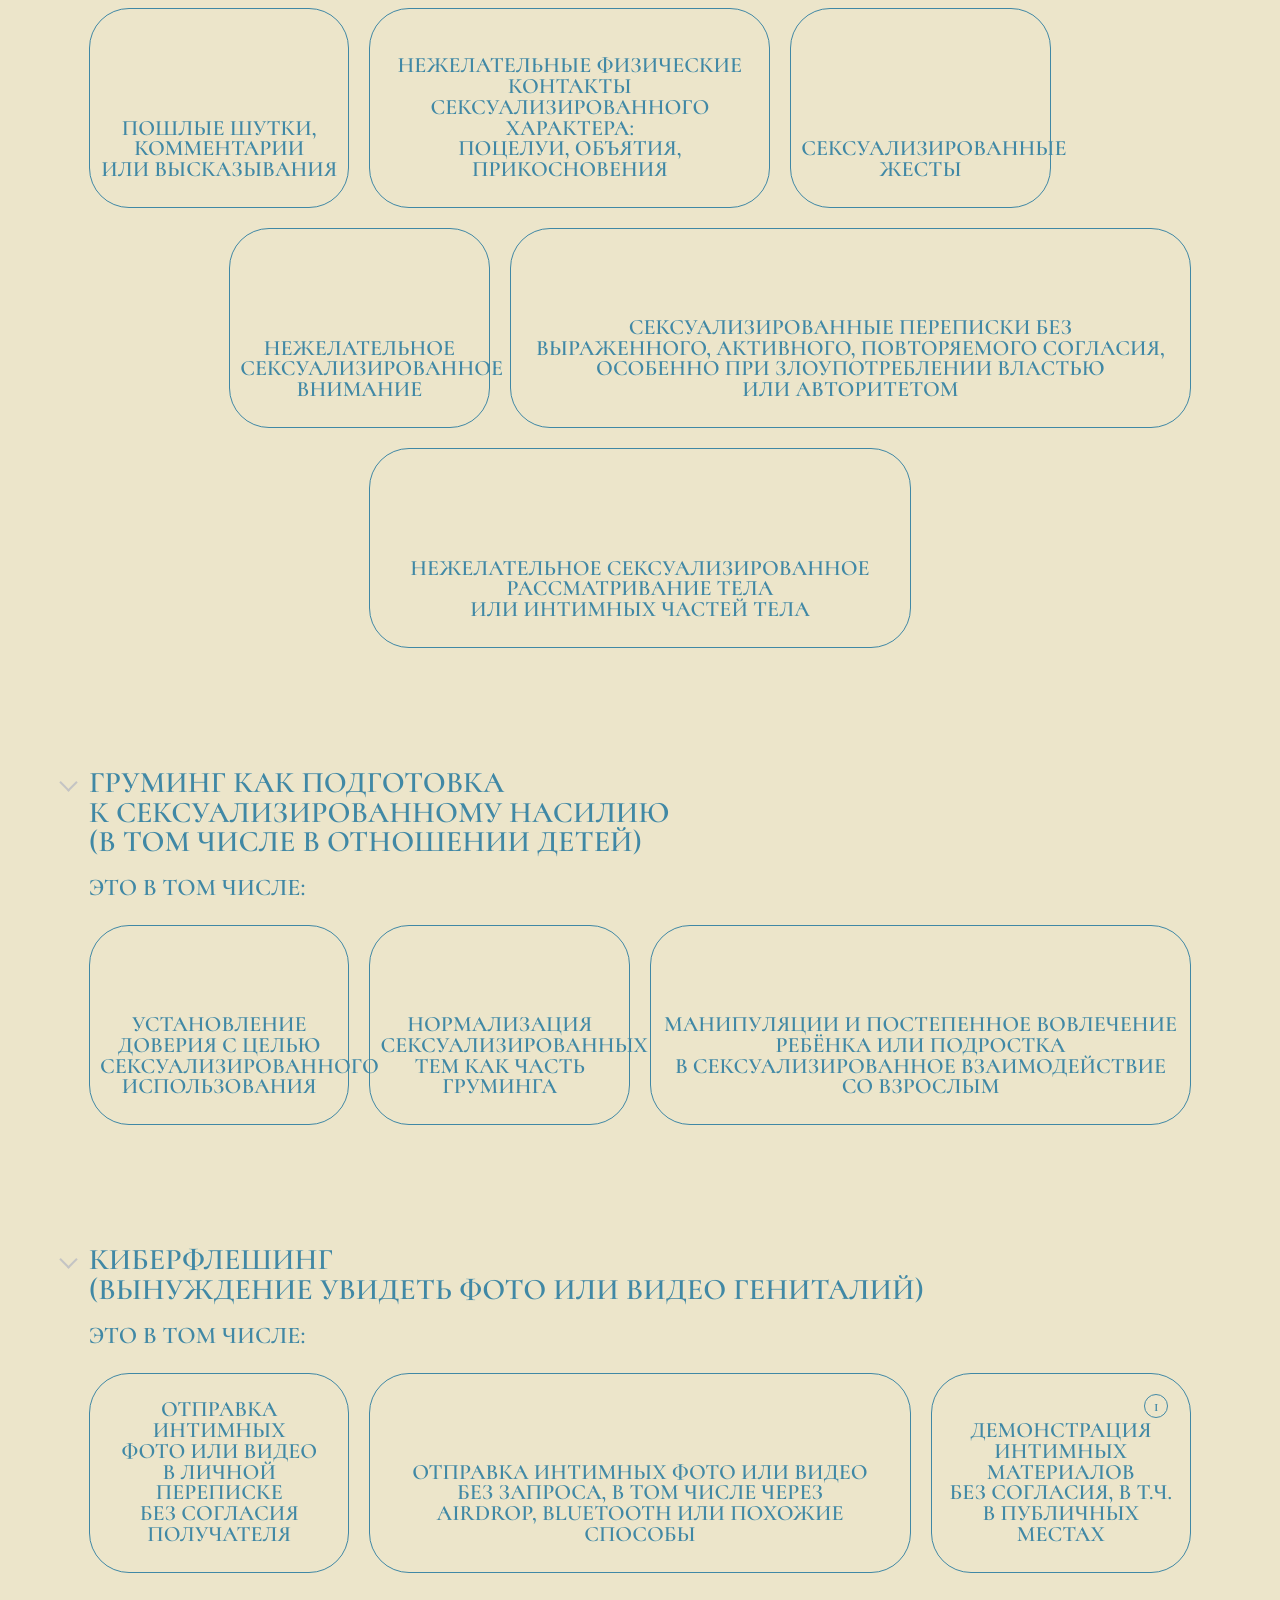
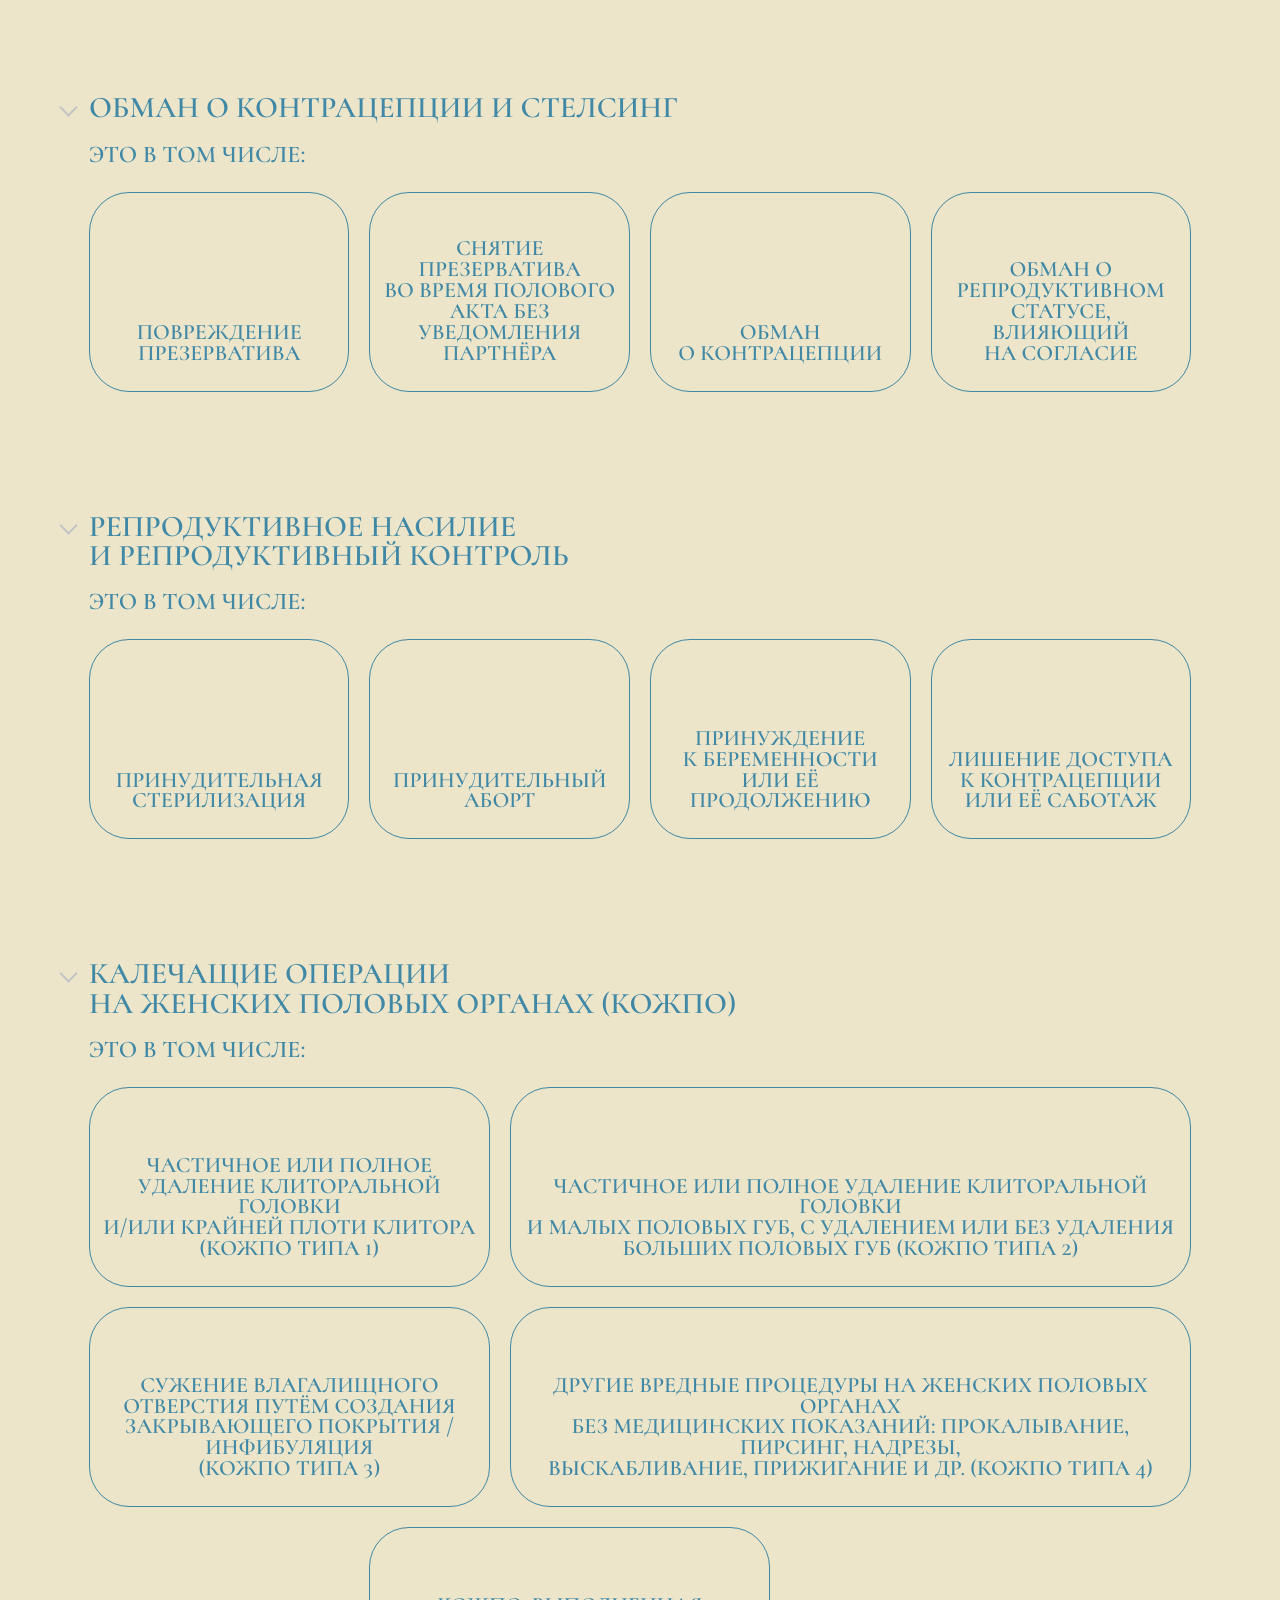
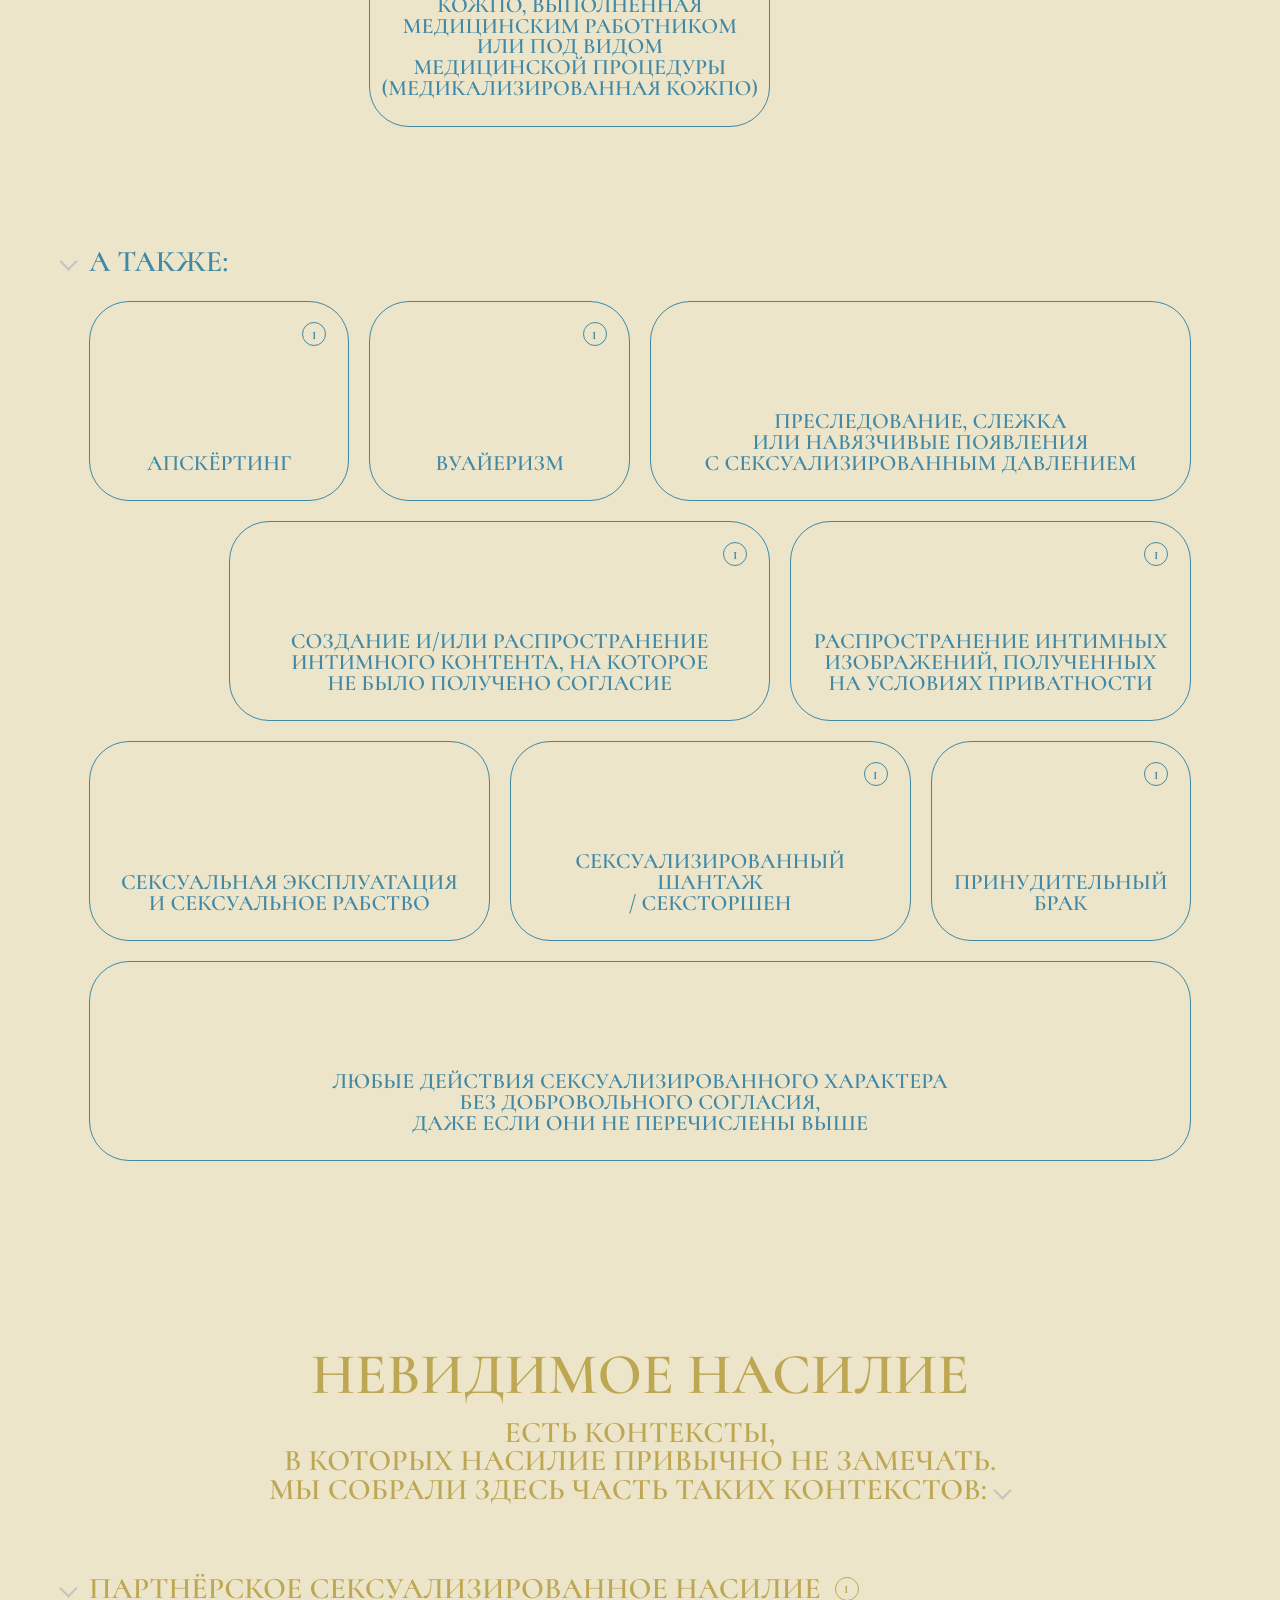
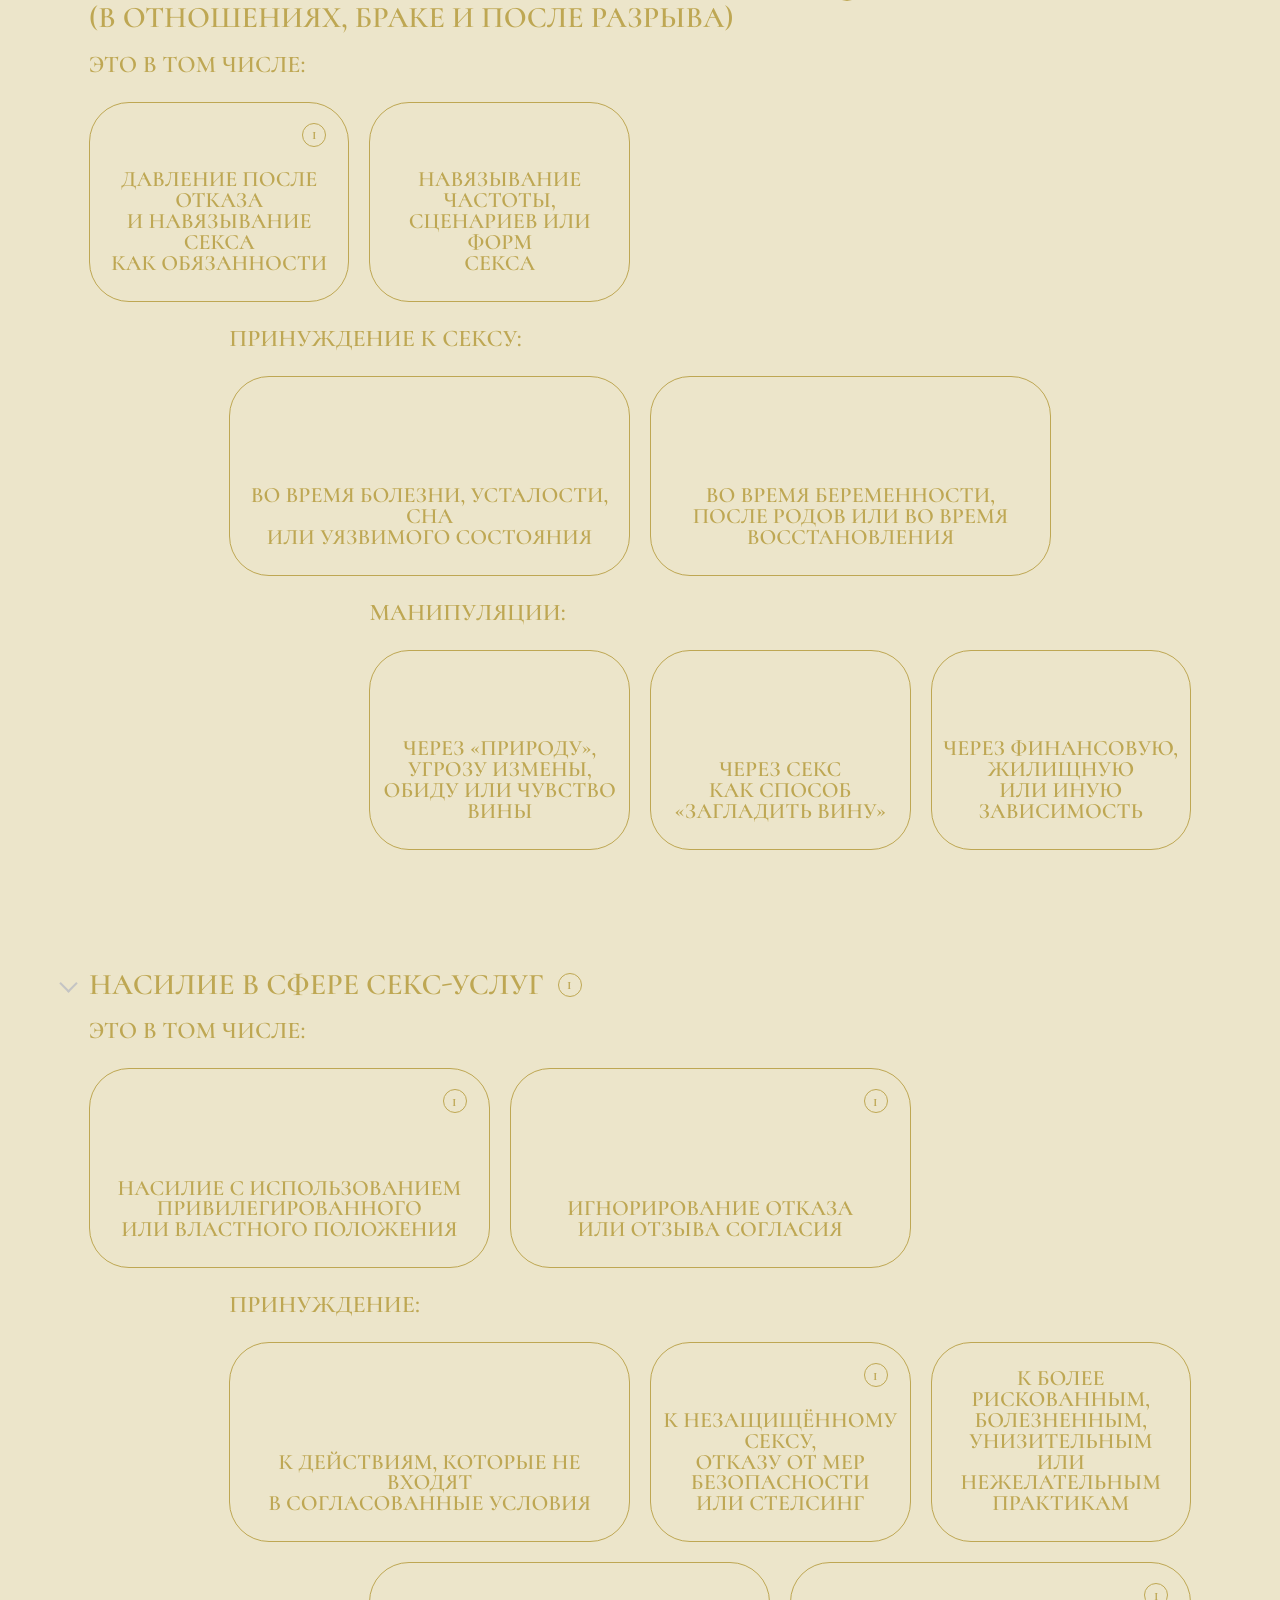
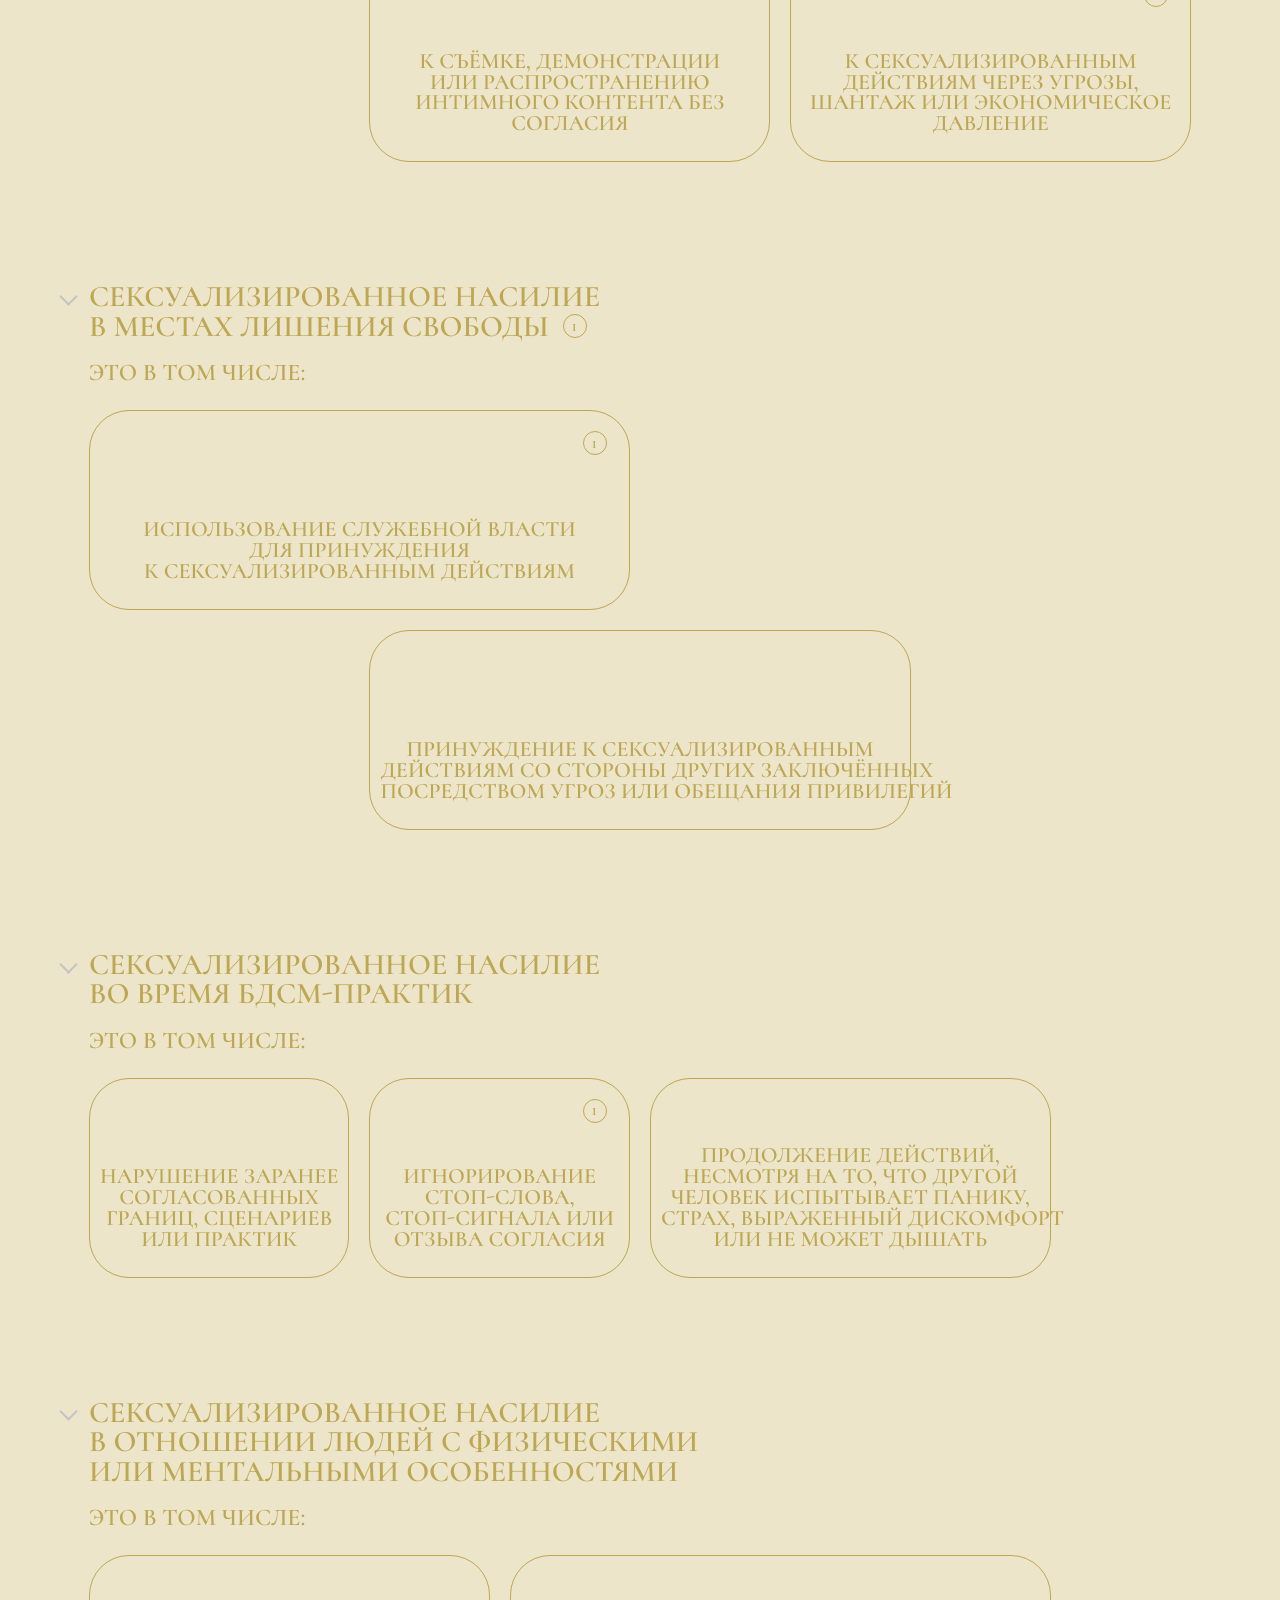
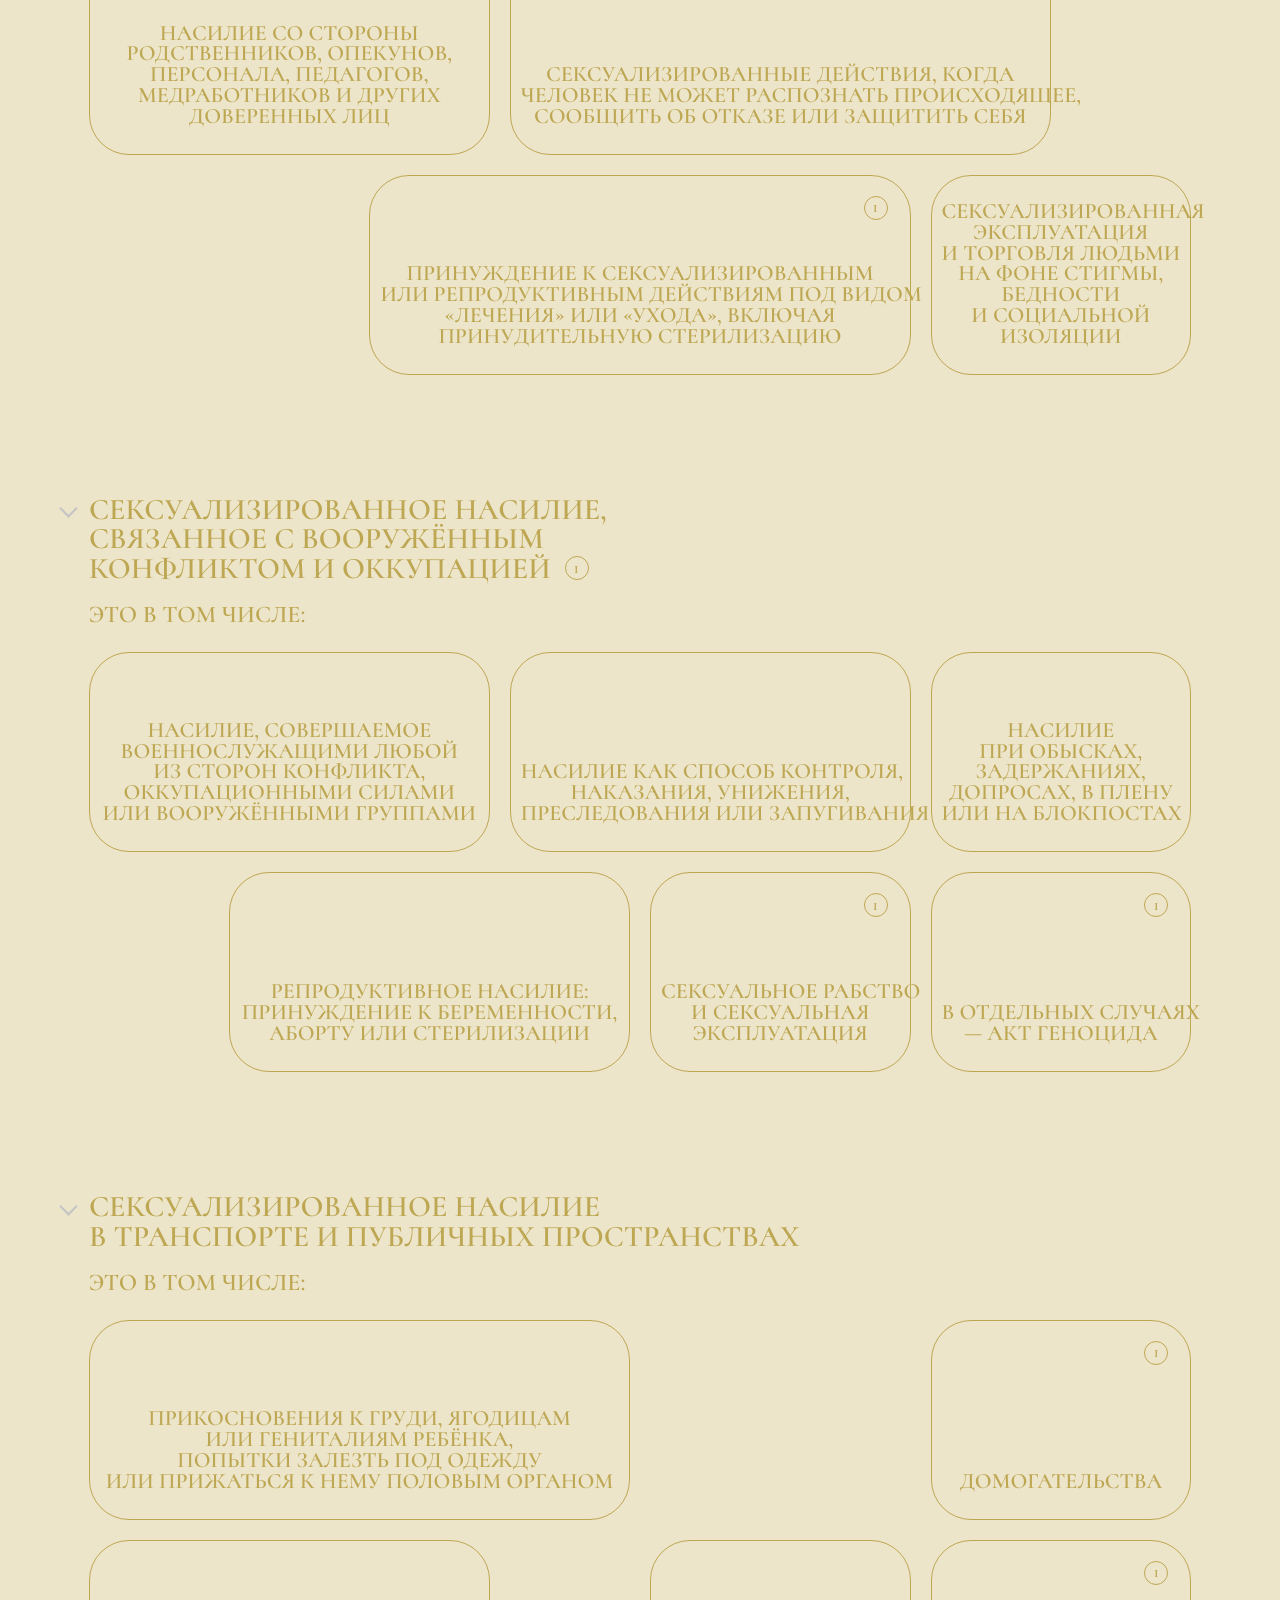
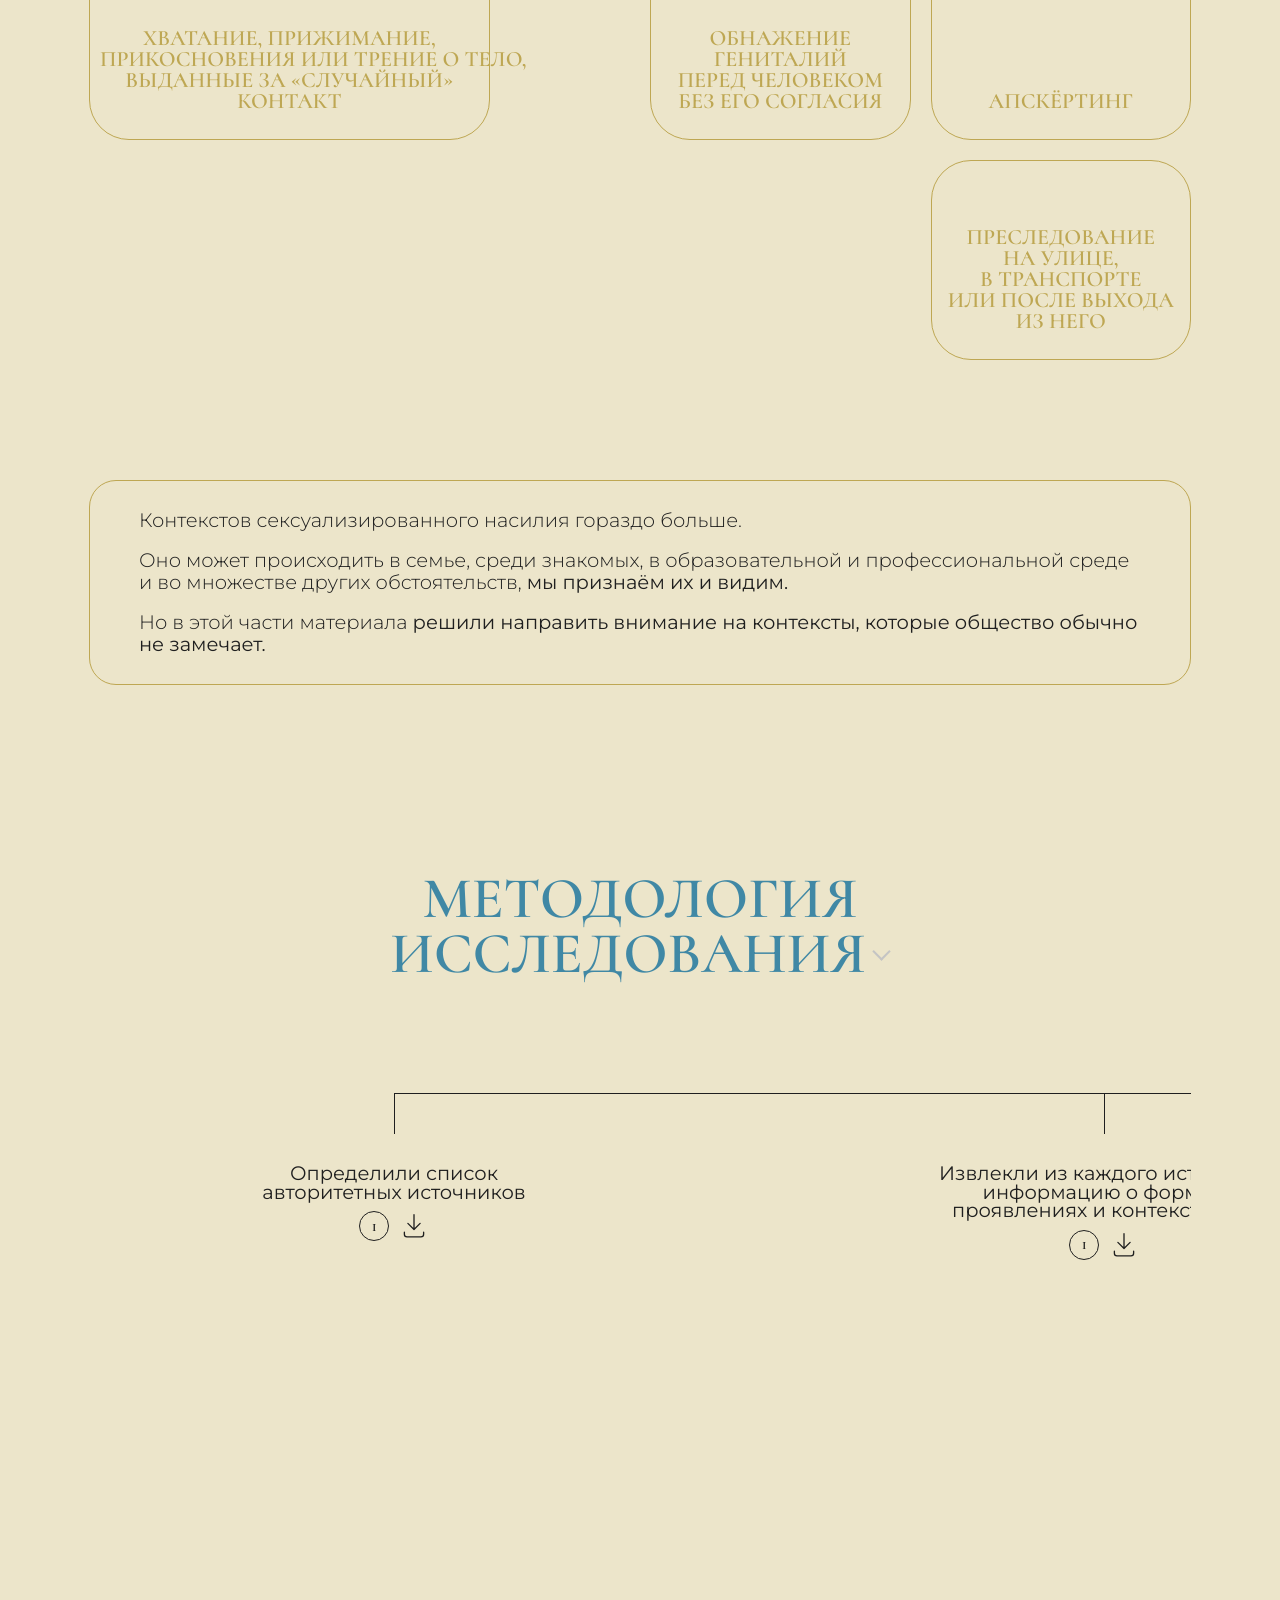
==== commit ff948fad: "Уточнить мобильную карту и интерфейс Guide" ====
--- a/guide.html
+++ b/guide.html
@@ -118,23 +118,6 @@
             </summary>
             <p class="svetik-note-body">
               Мы используем эту формулировку, потому что на этом настаивают пережившие насилие: слово «сексуальное» может создавать ложную связь с сексуальностью, хотя насилие связано не с сексом, а с принуждением, властью и нарушением границ.
-            </p>
-          </details>
-
-          <details class="svetik-note svetik-note-trigger-warning">
-            <summary class="svetik-note-summary">
-              <span>Предупреждение о триггерах (tw)</span>
-              <svg
-                class="svetik-note-arrow"
-                viewBox="0 0 18 12"
-                aria-hidden="true"
-                focusable="false"
-              >
-                <path d="M4 4.5 9 9.5 14 4.5" />
-              </svg>
-            </summary>
-            <p class="svetik-note-body">
-              Материалы этой страницы являются триггерными для переживших насилие: могут возникать психологические и физиологические реакции. Будьте бережны к себе и не читайте эти материалы, если чувствуете себя уязвимо. Эта страница для тех, кто не переживал насилие и хочет начать разбираться в этой проблеме.
             </p>
           </details>
 
--- a/styles.css
+++ b/styles.css
@@ -1801,12 +1801,14 @@
 }
 
 .download-tooltip:hover,
-.download-tooltip:focus-within {
+.download-tooltip:focus-within,
+.download-tooltip.is-open {
   z-index: 50;
 }
 
 .download-tooltip:hover .download-tooltip-content,
-.download-tooltip:focus-within .download-tooltip-content {
+.download-tooltip:focus-within .download-tooltip-content,
+.download-tooltip.is-open .download-tooltip-content {
   opacity: 1;
   visibility: visible;
   pointer-events: auto;
@@ -2101,18 +2103,21 @@
 }
 
 .info-tooltip:hover,
-.info-tooltip:focus-within {
+.info-tooltip:focus-within,
+.info-tooltip.is-open {
   z-index: 50;
 }
 
 .info-tooltip:hover .info-tooltip-content,
-.info-tooltip:focus-within .info-tooltip-content {
+.info-tooltip:focus-within .info-tooltip-content,
+.info-tooltip.is-open .info-tooltip-content {
   opacity: 1;
   transform: translateY(0);
 }
 
 .methodology-section .info-tooltip:hover .info-tooltip-content,
-.methodology-section .info-tooltip:focus-within .info-tooltip-content {
+.methodology-section .info-tooltip:focus-within .info-tooltip-content,
+.methodology-section .info-tooltip.is-open .info-tooltip-content {
   transform: translate(-50%, 0);
 }
 
@@ -2186,19 +2191,6 @@
   animation-delay: 2412ms;
 }
 
-.svetik-note + .svetik-note + .svetik-note {
-  animation-delay: 2572ms;
-}
-
-.svetik-note-trigger-warning {
-  --svetik-note-border-color: rgb(158 62 62 / 64%);
-  --svetik-note-border-color-open: rgb(143 47 47 / 82%);
-}
-
-.svetik-note-trigger-warning .svetik-note-summary:focus-visible {
-  outline-color: #9e3e3e;
-}
-
 .svetik-note[open] {
   background: rgb(236 229 202 / 46%);
 }
@@ -2229,6 +2221,7 @@
   font-weight: 400;
   line-height: 1.35;
   list-style: none;
+  -webkit-tap-highlight-color: transparent;
 }
 
 .svetik-note-summary::-webkit-details-marker {
@@ -2519,16 +2512,23 @@
   transition: color 160ms ease;
 }
 
-.page-menu-item:is(:hover, .is-active)[data-section-color="gold"] {
-  color: var(--text-main);
-}
-
-.page-menu-item:is(:hover, .is-active)[data-section-color="blue"] {
+.page-menu-item.is-active[data-section-color="gold"] {
+  color: var(--text-main);
+}
+
+.page-menu-item.is-active[data-section-color="blue"] {
   color: var(--section-blue);
 }
 
-.page-menu-item[href="./index.html"]:hover {
-  color: var(--section-blue);
+@media (hover: hover) {
+  .page-menu-item:hover[data-section-color="gold"] {
+    color: var(--text-main);
+  }
+
+  .page-menu-item:hover[data-section-color="blue"],
+  .page-menu-item[href="./index.html"]:hover {
+    color: var(--section-blue);
+  }
 }
 
 .page-menu-item:focus-visible {
@@ -2811,3 +2811,830 @@
   grid-column: 7 / span 2;
   grid-row: 3;
 }
+
+/* Responsive layout: desktop geometry above 1440px remains the source composition. */
+@media (max-width: 1439px) {
+  :root {
+    --page-gutter: clamp(32px, 6.95vw, 100px);
+    --content-width: calc(100vw - var(--page-gutter) - var(--page-gutter));
+  }
+
+  body {
+    min-width: 0;
+  }
+
+  html,
+  body {
+    max-width: 100%;
+    overflow-x: clip;
+  }
+
+  .intro-frame,
+  .forms-intro-frame,
+  .invisible-frame,
+  .forms-frame,
+  .partner-frame,
+  .sex-work-frame,
+  .detention-frame,
+  .bdsm-frame,
+  .disability-frame,
+  .conflict-frame,
+  .public-spaces-frame,
+  .contexts-summary-frame,
+  .rape-frame,
+  .during-frame,
+  .harassment-frame,
+  .grooming-frame,
+  .cyberflashing-frame,
+  .contraception-frame,
+  .reproductive-frame,
+  .fgm-frame,
+  .also-frame,
+  .methodology-frame,
+  .svetik-frame {
+    width: 100%;
+  }
+
+  .svetik-frame {
+    overflow: clip;
+  }
+}
+
+@media (max-width: 1100px) {
+  :root {
+    --guide-content-inset: clamp(20px, 3.2vw, 32px);
+    --page-gutter: clamp(28px, 5vw, 52px);
+    --outline-card-text-size: 20px;
+  }
+
+  .guide-back-link {
+    top: 26px;
+    left: 24px;
+  }
+
+  .svetik-frame {
+    min-height: 440px;
+    padding: 82px var(--page-gutter) 0;
+  }
+
+  .svetik-card,
+  .svetik-note {
+    width: min(575px, 100%);
+  }
+
+  .svetik-intro br,
+  .svetik-message br,
+  .svetik-support br {
+    display: none;
+  }
+
+  .svetik-intro,
+  .svetik-message,
+  .svetik-support {
+    text-wrap: pretty;
+  }
+
+  .svetik-note-summary,
+  .svetik-note[open] .svetik-note-summary {
+    min-height: 54px;
+    align-items: center;
+    margin-bottom: 0;
+    padding: 14px 24px 13px 54px;
+    background: transparent;
+  }
+
+  .svetik-note[open] .svetik-note-arrow {
+    margin-top: 0;
+  }
+
+  .svetik-note-body {
+    padding-top: 7px;
+  }
+
+  .svetik-patronus {
+    top: -66px;
+    right: -76px;
+    width: 245px;
+  }
+
+  .page-menu {
+    margin: 30px 0 62px;
+    overflow: visible;
+  }
+
+  .page-menu-list {
+    display: flex;
+    justify-content: flex-start;
+    gap: 30px;
+    width: 100%;
+    min-width: 0;
+    padding: 0 var(--page-gutter);
+    overflow-x: auto;
+    overscroll-behavior-inline: contain;
+    scrollbar-width: none;
+    scroll-behavior: smooth;
+    scroll-padding-inline: var(--page-gutter);
+  }
+
+  .page-menu-list::-webkit-scrollbar {
+    display: none;
+  }
+
+  .page-menu-item {
+    display: flex;
+    flex: 0 0 auto;
+    min-height: 44px;
+    align-items: center;
+  }
+
+  .intro-frame {
+    padding: 52px var(--page-gutter) 60px;
+  }
+
+  .intro-title,
+  .intro-definition,
+  .forms-category-title,
+  .partner-title,
+  .sex-work-title,
+  .detention-title,
+  .bdsm-title,
+  .disability-title,
+  .conflict-title,
+  .public-spaces-title,
+  .during-title,
+  .harassment-title,
+  .grooming-title,
+  .cyberflashing-title,
+  .contraception-title,
+  .reproductive-title,
+  .fgm-title,
+  .also-title {
+    width: 100%;
+    max-width: 100%;
+  }
+
+  .collapse-heading-section {
+    display: block;
+    padding-left: 0;
+  }
+
+  .forms-frame,
+  .partner-frame,
+  .sex-work-frame,
+  .detention-frame,
+  .bdsm-frame,
+  .disability-frame,
+  .conflict-frame,
+  .public-spaces-frame,
+  .rape-frame,
+  .during-frame,
+  .harassment-frame,
+  .grooming-frame,
+  .cyberflashing-frame,
+  .contraception-frame,
+  .reproductive-frame,
+  .fgm-frame,
+  .also-frame {
+    padding-right: calc(var(--page-gutter) + var(--guide-content-inset));
+    padding-left: calc(var(--page-gutter) + var(--guide-content-inset));
+  }
+
+  .collapse-toggle-section {
+    top: -8px;
+    right: auto;
+    left: calc(0px - var(--page-gutter) - var(--guide-content-inset));
+    width: calc(var(--page-gutter) + var(--guide-content-inset));
+    height: 44px;
+  }
+
+  [data-collapse-member].is-content-collapsed > div {
+    padding-bottom: clamp(28px, 4vw, 44px);
+  }
+
+  .intro-title,
+  .forms-title,
+  .methodology-title {
+    font-size: clamp(46px, 6.2vw, 58px);
+  }
+
+  .intro-definition {
+    margin: 36px 0 0;
+  }
+
+  .intro-definition-text > span,
+  .intro-bottom span {
+    white-space: normal;
+  }
+
+  .intro-grid,
+  .forms-grid,
+  .partner-grid,
+  .sex-work-grid,
+  .detention-grid,
+  .bdsm-grid,
+  .disability-grid,
+  .conflict-grid,
+  .public-spaces-grid,
+  .rape-grid,
+  .during-grid,
+  .harassment-grid,
+  .grooming-grid,
+  .cyberflashing-grid,
+  .contraception-grid,
+  .reproductive-grid,
+  .fgm-grid,
+  .also-grid {
+    grid-template-columns: repeat(2, minmax(0, 1fr));
+    grid-auto-rows: auto;
+    width: 100%;
+  }
+
+  .intro-grid > *,
+  .forms-grid > *,
+  .partner-grid > *,
+  .sex-work-grid > *,
+  .detention-grid > *,
+  .bdsm-grid > *,
+  .disability-grid > *,
+  .conflict-grid > *,
+  .public-spaces-grid > *,
+  .rape-grid > *,
+  .during-grid > *,
+  .harassment-grid > *,
+  .grooming-grid > *,
+  .cyberflashing-grid > *,
+  .contraception-grid > *,
+  .reproductive-grid > *,
+  .fgm-grid > *,
+  .also-grid > * {
+    grid-column: auto;
+    grid-row: auto;
+  }
+
+  .intro-using,
+  .partner-grid-label,
+  .sex-work-grid-label {
+    grid-column: 1 / -1;
+  }
+
+  .form-card,
+  .partner-card,
+  .sex-work-card,
+  .detention-card,
+  .bdsm-card,
+  .disability-card,
+  .conflict-card,
+  .public-spaces-card,
+  .rape-card,
+  .during-card,
+  .harassment-card,
+  .grooming-card,
+  .cyberflashing-card,
+  .contraception-card,
+  .reproductive-card,
+  .fgm-card,
+  .also-card {
+    width: auto;
+    min-width: 0;
+    height: 180px;
+  }
+
+  .partner-title-line,
+  .sex-work-title-line,
+  .detention-title-line,
+  .bdsm-title-line,
+  .disability-title-line,
+  .conflict-title-line,
+  .public-spaces-title-line,
+  .rape-title-line {
+    width: auto;
+    max-width: 100%;
+    flex-wrap: wrap;
+  }
+
+  .partner-title .partner-title-line,
+  .sex-work-title .sex-work-title-line,
+  .detention-title .detention-title-line,
+  .conflict-title .conflict-title-line,
+  .rape-title .rape-title-line {
+    display: block;
+    width: 100%;
+    max-width: 100%;
+  }
+
+  .partner-title .partner-title-tooltip,
+  .sex-work-title .sex-work-title-tooltip,
+  .detention-title .detention-title-tooltip,
+  .conflict-title .conflict-title-tooltip,
+  .rape-title .rape-title-tooltip {
+    display: inline-flex;
+    margin-left: 6px;
+    vertical-align: middle;
+  }
+
+  .partner-title-tooltip .info-tooltip-trigger,
+  .sex-work-title-tooltip .info-tooltip-trigger,
+  .detention-title-tooltip .info-tooltip-trigger,
+  .conflict-title-tooltip .info-tooltip-trigger,
+  .rape-title-tooltip .info-tooltip-trigger {
+    width: 24px;
+    height: 24px;
+    font-size: 14px;
+  }
+
+  .contexts-summary-card {
+    width: 100%;
+  }
+
+  .methodology-section,
+  .methodology-section.is-scroll-ready {
+    height: auto !important;
+    min-height: 0;
+  }
+
+  .methodology-sticky,
+  .methodology-section.is-scroll-ready .methodology-sticky {
+    position: relative;
+    top: auto;
+    height: auto;
+    min-height: 0;
+    overflow: visible;
+  }
+
+  .methodology-section.is-scroll-active::before {
+    display: none;
+  }
+
+  .methodology-frame {
+    min-height: 0;
+    padding: 66px var(--page-gutter) 82px;
+  }
+
+  .methodology-viewport,
+  .methodology-section.is-scroll-ready .methodology-viewport {
+    width: 100%;
+    margin-top: 72px;
+    overflow: visible;
+  }
+
+  .methodology-timeline {
+    display: flex;
+    width: 100%;
+    flex-direction: column;
+    gap: 0;
+    padding: 0;
+    transform: none !important;
+    will-change: auto;
+  }
+
+  .methodology-timeline::before {
+    display: none;
+  }
+
+  .methodology-step {
+    flex: 0 0 auto;
+    width: 100%;
+    padding: 0 0 70px 54px;
+    text-align: left;
+  }
+
+  .methodology-step::before {
+    top: 12px;
+    left: 13px;
+    width: 28px;
+    height: 0;
+    border-top: 1px solid #1f1f1f;
+    border-left: 0;
+  }
+
+  .methodology-step:not(:last-child)::after {
+    content: "";
+    position: absolute;
+    top: 12px;
+    bottom: -12px;
+    left: 13px;
+    width: 1px;
+    background: #1f1f1f;
+  }
+
+  .methodology-step:last-child {
+    padding-bottom: 0;
+  }
+
+  .methodology-step-title {
+    width: 100%;
+    text-align: left;
+  }
+
+  .methodology-tooltip-row {
+    justify-content: flex-start;
+  }
+
+  .partner-title-tooltip .info-tooltip-content,
+  .sex-work-title-tooltip .info-tooltip-content,
+  .detention-title-tooltip .info-tooltip-content,
+  .conflict-title-tooltip .info-tooltip-content,
+  .rape-title-tooltip .info-tooltip-content {
+    right: 0;
+    left: auto;
+  }
+
+  .methodology-section .info-tooltip-content,
+  .methodology-section .download-tooltip-content {
+    right: auto;
+    left: 0;
+    transform: translateY(-4px);
+  }
+
+  .methodology-section .info-tooltip:hover .info-tooltip-content,
+  .methodology-section .info-tooltip:focus-within .info-tooltip-content,
+  .methodology-section .info-tooltip.is-open .info-tooltip-content,
+  .download-tooltip:hover .download-tooltip-content,
+  .download-tooltip:focus-within .download-tooltip-content,
+  .download-tooltip.is-open .download-tooltip-content {
+    transform: translateY(0);
+  }
+
+  .info-tooltip.is-open .info-tooltip-content,
+  .download-tooltip.is-open .download-tooltip-content {
+    position: fixed;
+    top: var(--compact-tooltip-top, 16px);
+    right: auto;
+    left: var(--compact-tooltip-left, 16px);
+    width: min(400px, calc(100vw - 32px));
+    max-width: calc(100vw - 32px);
+    max-height: calc(100svh - 32px);
+    overflow-y: auto;
+    overscroll-behavior: contain;
+  }
+
+  .info-tooltip.is-open .info-tooltip-content,
+  .methodology-section .info-tooltip.is-open .info-tooltip-content {
+    transform: translateY(0);
+  }
+
+  .download-tooltip.is-open .download-tooltip-content {
+    transform: translateY(0);
+  }
+
+  #definition,
+  #forms,
+  #contexts,
+  #methodology {
+    scroll-margin-top: 82px;
+  }
+}
+
+@media (max-width: 600px) {
+  :root {
+    --page-gutter: clamp(18px, 5.4vw, 24px);
+    --outline-card-text-size: 18px;
+  }
+
+  .guide-back-link {
+    top: 18px;
+    left: 16px;
+    width: 44px;
+    height: 44px;
+  }
+
+  .svetik-frame {
+    min-height: 0;
+    padding-top: 104px;
+    padding-bottom: 8px;
+  }
+
+  .svetik-card {
+    min-height: 0;
+    padding: 72px 22px 28px;
+  }
+
+  .svetik-copy {
+    width: 100%;
+  }
+
+  .svetik-intro,
+  .svetik-message,
+  .svetik-support {
+    font-size: 17px;
+    line-height: 1.32;
+  }
+
+  .svetik-patronus {
+    top: -74px;
+    right: -18px;
+    width: 170px;
+  }
+
+  .svetik-note-summary,
+  .svetik-note[open] .svetik-note-summary {
+    min-height: 58px;
+    align-items: center;
+    margin-bottom: 0;
+    gap: 16px;
+    padding: 14px 18px;
+    font-size: 15px;
+  }
+
+  .svetik-note-body {
+    padding: 7px 18px 22px;
+  }
+
+  .page-menu {
+    margin: 24px 0 46px;
+    padding: 8px 0;
+    font-size: 14px;
+  }
+
+  .page-menu-list {
+    gap: 22px;
+  }
+
+  .intro-frame,
+  .forms-frame,
+  .partner-frame {
+    padding-bottom: 82px;
+  }
+
+  .sex-work-frame,
+  .detention-frame,
+  .bdsm-frame,
+  .disability-frame,
+  .conflict-frame,
+  .public-spaces-frame,
+  .contexts-summary-frame,
+  .rape-frame,
+  .during-frame,
+  .harassment-frame,
+  .grooming-frame,
+  .cyberflashing-frame,
+  .contraception-frame,
+  .reproductive-frame,
+  .fgm-frame,
+  .also-frame {
+    padding-bottom: 82px;
+  }
+
+  .intro-title,
+  .forms-title {
+    font-size: clamp(38px, 12vw, 50px);
+  }
+
+  .methodology-title {
+    max-width: 100%;
+    font-size: clamp(28px, 9vw, 38px);
+    line-height: 1;
+  }
+
+  .methodology-title-line {
+    max-width: 100%;
+  }
+
+  .intro-definition {
+    margin-top: 28px;
+  }
+
+  .intro-dash {
+    flex-basis: 22px;
+    width: 22px;
+    margin-right: 10px;
+  }
+
+  .intro-definition-text,
+  .forms-category-title,
+  .partner-title,
+  .sex-work-title,
+  .detention-title,
+  .bdsm-title,
+  .disability-title,
+  .conflict-title,
+  .public-spaces-title,
+  .rape-title,
+  .during-title,
+  .harassment-title,
+  .grooming-title,
+  .cyberflashing-title,
+  .contraception-title,
+  .reproductive-title,
+  .fgm-title,
+  .also-title {
+    font-size: 24px;
+    line-height: 1.04;
+  }
+
+  .forms-subtitle {
+    font-size: 23px;
+    line-height: 1.04;
+  }
+
+  .forms-note,
+  .partner-note,
+  .sex-work-note,
+  .detention-note,
+  .bdsm-note,
+  .disability-note,
+  .conflict-note,
+  .public-spaces-note,
+  .rape-note,
+  .during-note,
+  .harassment-note,
+  .grooming-note,
+  .cyberflashing-note,
+  .contraception-note,
+  .reproductive-note,
+  .fgm-note,
+  .partner-grid-label,
+  .sex-work-grid-label {
+    font-size: 19px;
+    line-height: 1.12;
+  }
+
+  .intro-grid,
+  .forms-grid,
+  .partner-grid,
+  .sex-work-grid,
+  .detention-grid,
+  .bdsm-grid,
+  .disability-grid,
+  .conflict-grid,
+  .public-spaces-grid,
+  .rape-grid,
+  .during-grid,
+  .harassment-grid,
+  .grooming-grid,
+  .cyberflashing-grid,
+  .contraception-grid,
+  .reproductive-grid,
+  .fgm-grid,
+  .also-grid {
+    grid-template-columns: minmax(0, 1fr);
+    gap: 14px;
+  }
+
+  .intro-using,
+  .partner-grid-label,
+  .sex-work-grid-label {
+    grid-column: 1;
+  }
+
+  .intro-card,
+  .form-card,
+  .partner-card,
+  .sex-work-card,
+  .detention-card,
+  .bdsm-card,
+  .disability-card,
+  .conflict-card,
+  .public-spaces-card,
+  .rape-card,
+  .during-card,
+  .harassment-card,
+  .grooming-card,
+  .cyberflashing-card,
+  .contraception-card,
+  .reproductive-card,
+  .fgm-card,
+  .also-card {
+    display: flex;
+    min-height: 150px;
+    height: auto;
+    align-items: flex-end;
+    justify-content: center;
+    padding: 62px 18px 24px;
+    border-radius: 32px;
+  }
+
+  .intro-card h3,
+  .partner-card-text,
+  .sex-work-card-text,
+  .detention-card-text,
+  .bdsm-card-text,
+  .disability-card-text,
+  .conflict-card-text,
+  .public-spaces-card-text,
+  .rape-card-text,
+  .during-card-text,
+  .harassment-card-text,
+  .grooming-card-text,
+  .cyberflashing-card-text,
+  .contraception-card-text,
+  .reproductive-card-text,
+  .fgm-card-text,
+  .also-card-text {
+    position: static;
+    width: 100%;
+    max-width: 100%;
+    margin: 0;
+    transform: none;
+    white-space: normal;
+  }
+
+  .intro-card h3 {
+    font-size: 21px;
+  }
+
+  .collapse-toggle-group {
+    width: 32px;
+    height: 32px;
+  }
+
+  .info-tooltip {
+    top: 16px;
+    right: 16px;
+  }
+
+  .info-tooltip-trigger,
+  .methodology-tooltip-row .info-tooltip-trigger,
+  .download-tooltip-trigger {
+    width: 32px;
+    height: 32px;
+  }
+
+  .info-tooltip-content,
+  .partner-title-tooltip .info-tooltip-content,
+  .sex-work-title-tooltip .info-tooltip-content,
+  .detention-title-tooltip .info-tooltip-content,
+  .conflict-title-tooltip .info-tooltip-content,
+  .rape-title-tooltip .info-tooltip-content,
+  .methodology-section .info-tooltip-content,
+  .methodology-section .download-tooltip-content {
+    width: min(280px, calc(100vw - 48px));
+    max-width: calc(100vw - 48px);
+  }
+
+  .info-tooltip-content,
+  .partner-title-tooltip .info-tooltip-content,
+  .sex-work-title-tooltip .info-tooltip-content,
+  .detention-title-tooltip .info-tooltip-content,
+  .conflict-title-tooltip .info-tooltip-content,
+  .rape-title-tooltip .info-tooltip-content {
+    right: 0;
+    left: auto;
+  }
+
+  .methodology-section .info-tooltip-content,
+  .methodology-section .download-tooltip-content {
+    right: auto;
+    left: 0;
+  }
+
+  .methodology-section .info-tooltip-content {
+    transform: translateY(-4px);
+  }
+
+  .methodology-section .info-tooltip:hover .info-tooltip-content,
+  .methodology-section .info-tooltip:focus-within .info-tooltip-content,
+  .methodology-section .info-tooltip.is-open .info-tooltip-content {
+    transform: translateY(0);
+  }
+
+  .contexts-summary-card {
+    padding: 24px 20px;
+  }
+
+  .contexts-summary-title,
+  .contexts-summary-text {
+    font-size: 16.5px;
+    line-height: 1.35;
+  }
+
+  .methodology-frame {
+    padding-top: 54px;
+    padding-bottom: 72px;
+  }
+
+  .methodology-viewport {
+    margin-top: 54px;
+  }
+
+  .methodology-step {
+    padding: 0 0 58px 44px;
+  }
+
+  .methodology-step-title {
+    font-size: 17px;
+    line-height: 1.2;
+  }
+}
+
+@media (hover: none) {
+  .info-tooltip:not(.is-open) .info-tooltip-content {
+    opacity: 0;
+    pointer-events: none;
+    transform: translateY(-4px);
+  }
+
+  .download-tooltip:not(.is-open) .download-tooltip-content {
+    visibility: hidden;
+    opacity: 0;
+    pointer-events: none;
+    transform: translate(-50%, -4px);
+  }
+}
+
+@media (hover: none) and (max-width: 1100px) {
+  .methodology-section .info-tooltip:not(.is-open) .info-tooltip-content,
+  .methodology-section .download-tooltip:not(.is-open) .download-tooltip-content {
+    transform: translateY(-4px);
+  }
+}
--- a/footer.css
+++ b/footer.css
@@ -332,3 +332,105 @@
     border-radius: 0;
   }
 }
+
+@media (max-width: 1100px) {
+  .site-footer {
+    height: auto;
+    min-height: 560px;
+    border-radius: clamp(48px, 8vw, 92px) clamp(48px, 8vw, 92px) 0 0;
+    overflow: hidden;
+    background-color: #50595d;
+    background-image: url("./images/планшет/подвал планшет.png");
+    background-image: image-set(
+      url("./images/планшет/подвал планшет.webp") type("image/webp"),
+      url("./images/планшет/подвал планшет.png") type("image/png")
+    );
+    background-position: center bottom;
+    background-size: cover;
+  }
+
+  .site-footer-frame {
+    width: 100%;
+    height: auto;
+    min-height: 560px;
+    padding: 42px clamp(20px, 5vw, 40px) 280px;
+    overflow: visible;
+  }
+
+  .site-footer-columns {
+    position: static;
+    grid-template-columns: repeat(3, minmax(0, 1fr));
+    gap: 20px;
+    width: 100%;
+  }
+
+  .site-footer-column:nth-child(1) {
+    order: 3;
+  }
+
+  .site-footer-column:nth-child(2) {
+    order: 1;
+  }
+
+  .site-footer-column:nth-child(3) {
+    order: 2;
+  }
+
+  .site-footer-column {
+    grid-template-rows: auto auto 76px;
+    row-gap: 7px;
+  }
+
+  .site-footer-column p {
+    width: 100%;
+    max-width: 260px;
+    font-size: 15px;
+  }
+
+  .site-footer-legal {
+    position: static;
+    width: min(100%, 760px);
+    margin: 34px auto 0;
+    transform: none;
+  }
+}
+
+@media (max-width: 600px) {
+  .site-footer {
+    min-height: 820px;
+    border-radius: clamp(36px, 13vw, 58px) clamp(36px, 13vw, 58px) 0 0;
+    background-image: url("./images/мобилка/подвал мобилка.png");
+    background-image: image-set(
+      url("./images/мобилка/подвал мобилка.webp") type("image/webp"),
+      url("./images/мобилка/подвал мобилка.png") type("image/png")
+    );
+  }
+
+  .site-footer-frame {
+    min-height: 820px;
+    padding: 44px 20px 160px;
+  }
+
+  .site-footer-columns {
+    grid-template-columns: minmax(0, 1fr);
+    gap: 30px;
+  }
+
+  .site-footer-column {
+    grid-template-rows: auto auto 70px;
+  }
+
+  .site-footer-column p {
+    font-size: 16px;
+  }
+
+  .site-footer-icon {
+    transform: scale(0.7);
+  }
+
+  .site-footer-legal {
+    width: 100%;
+    margin-top: 30px;
+    font-size: 10.5px;
+  }
+}
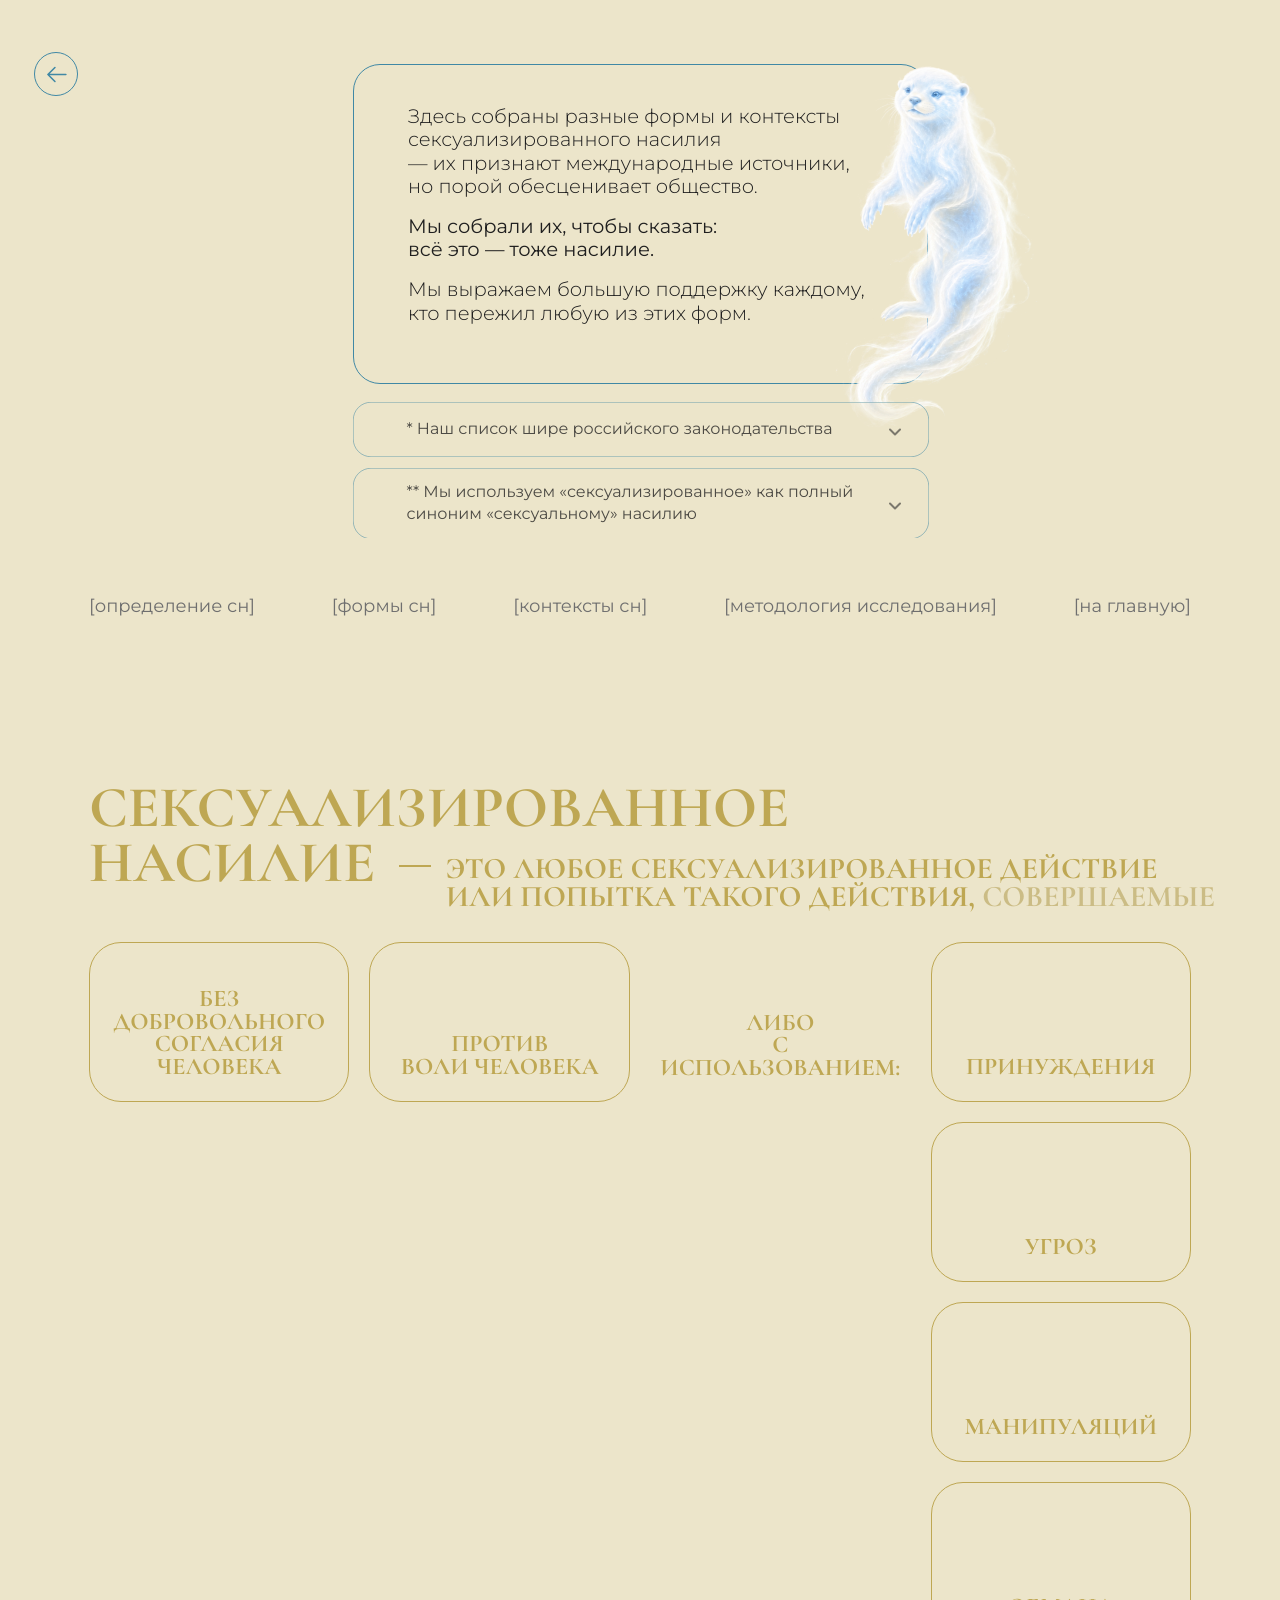
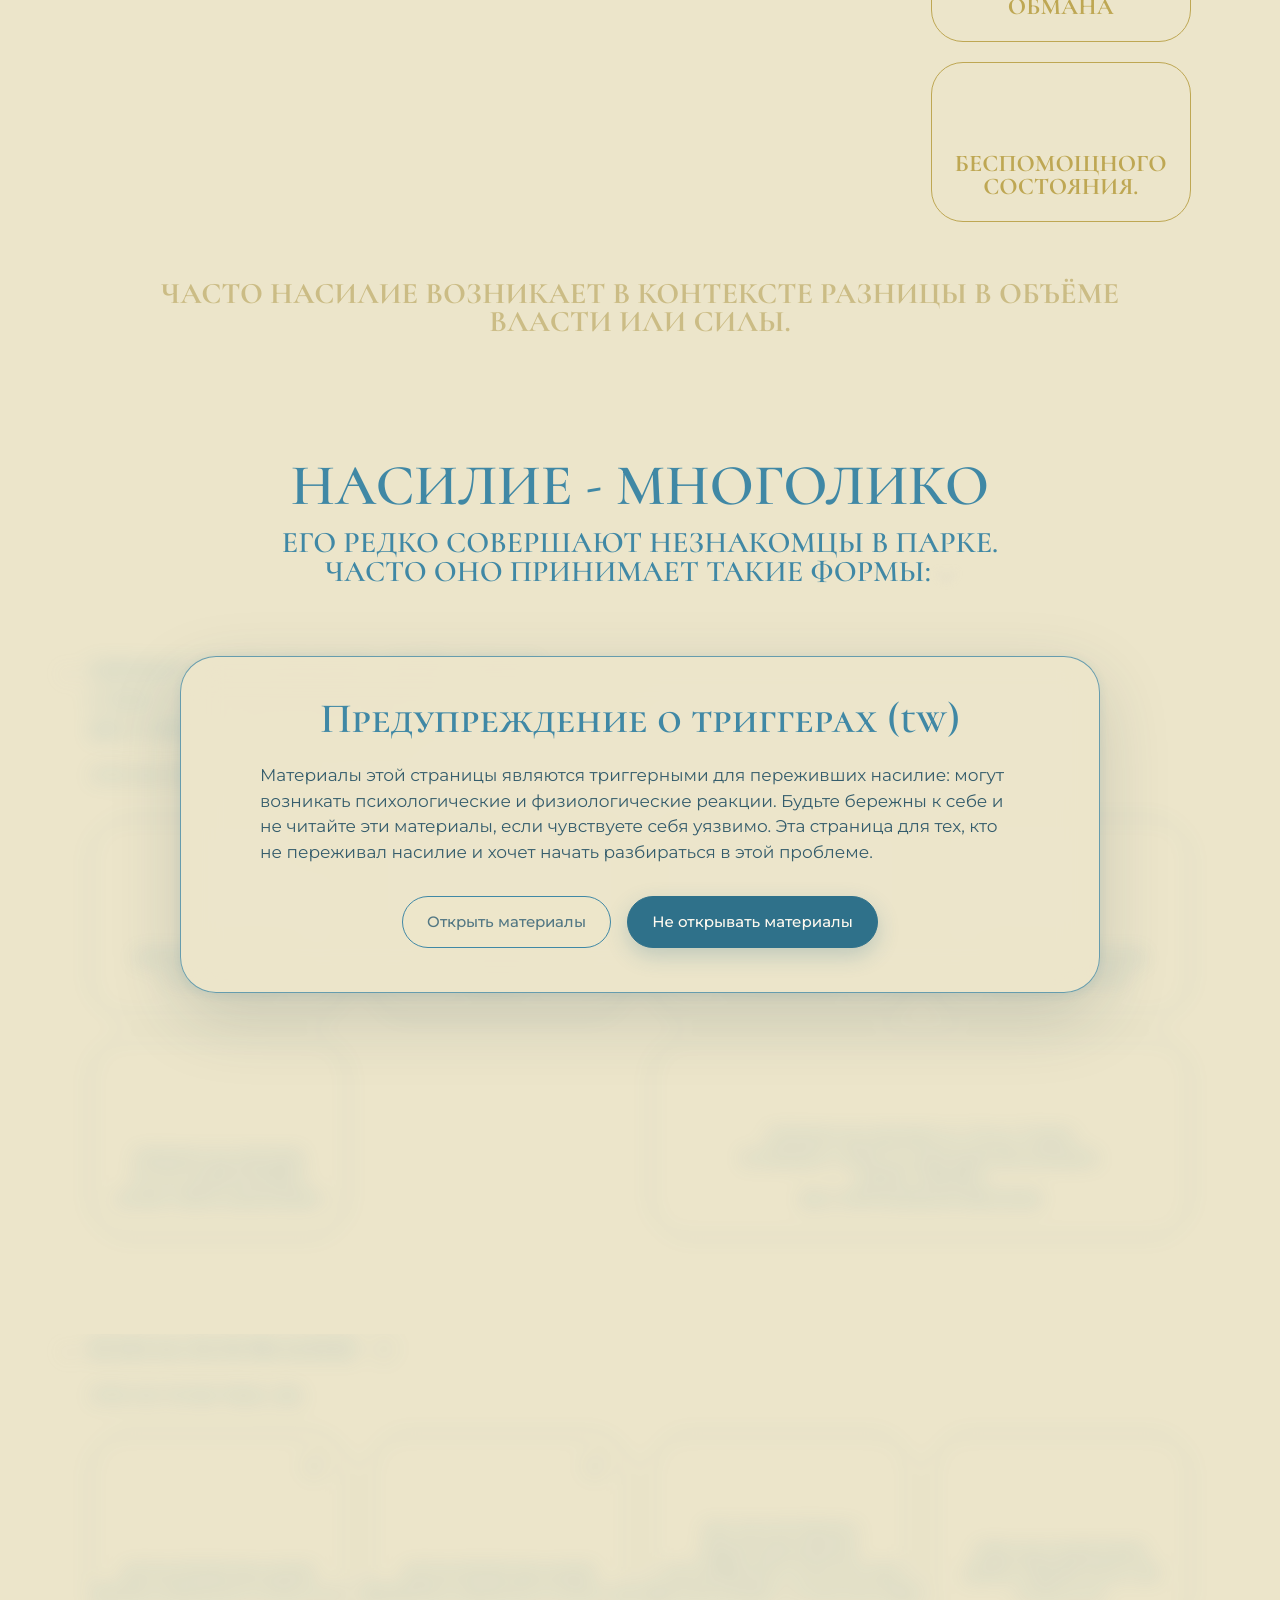
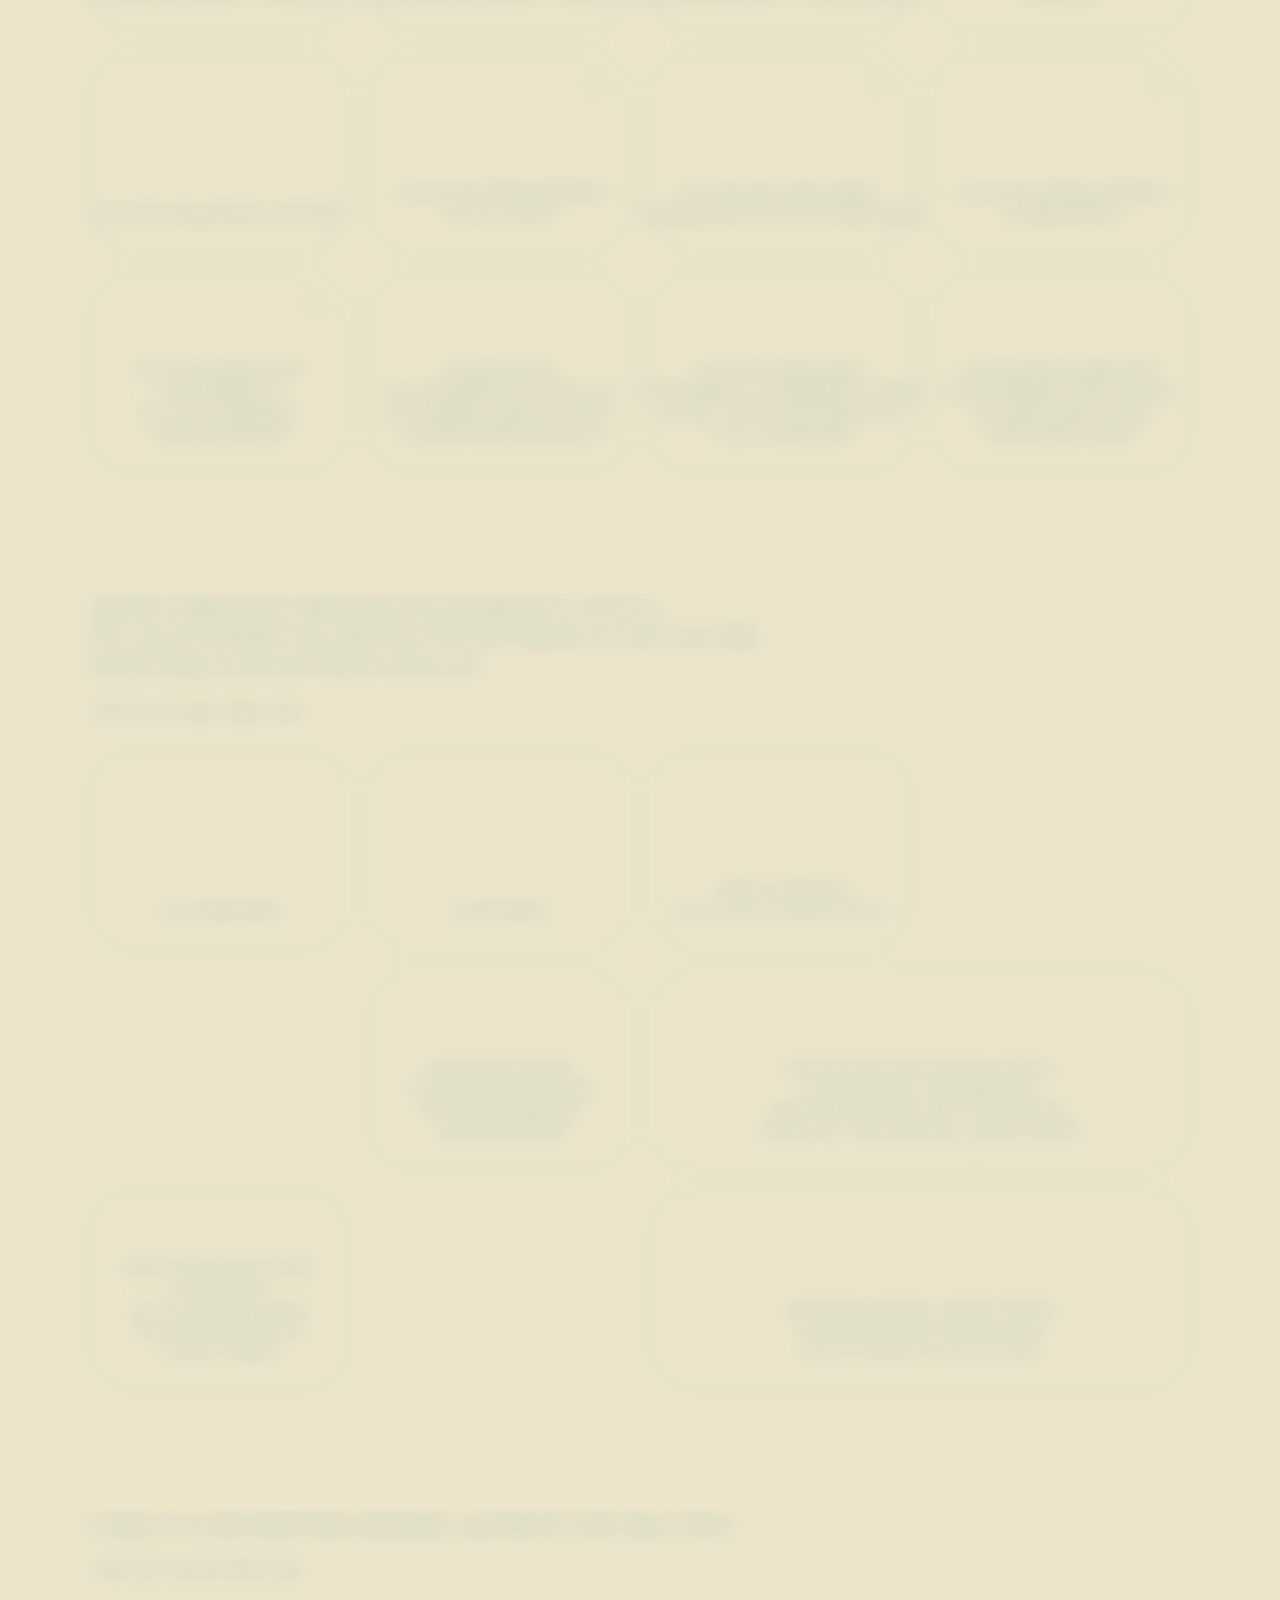
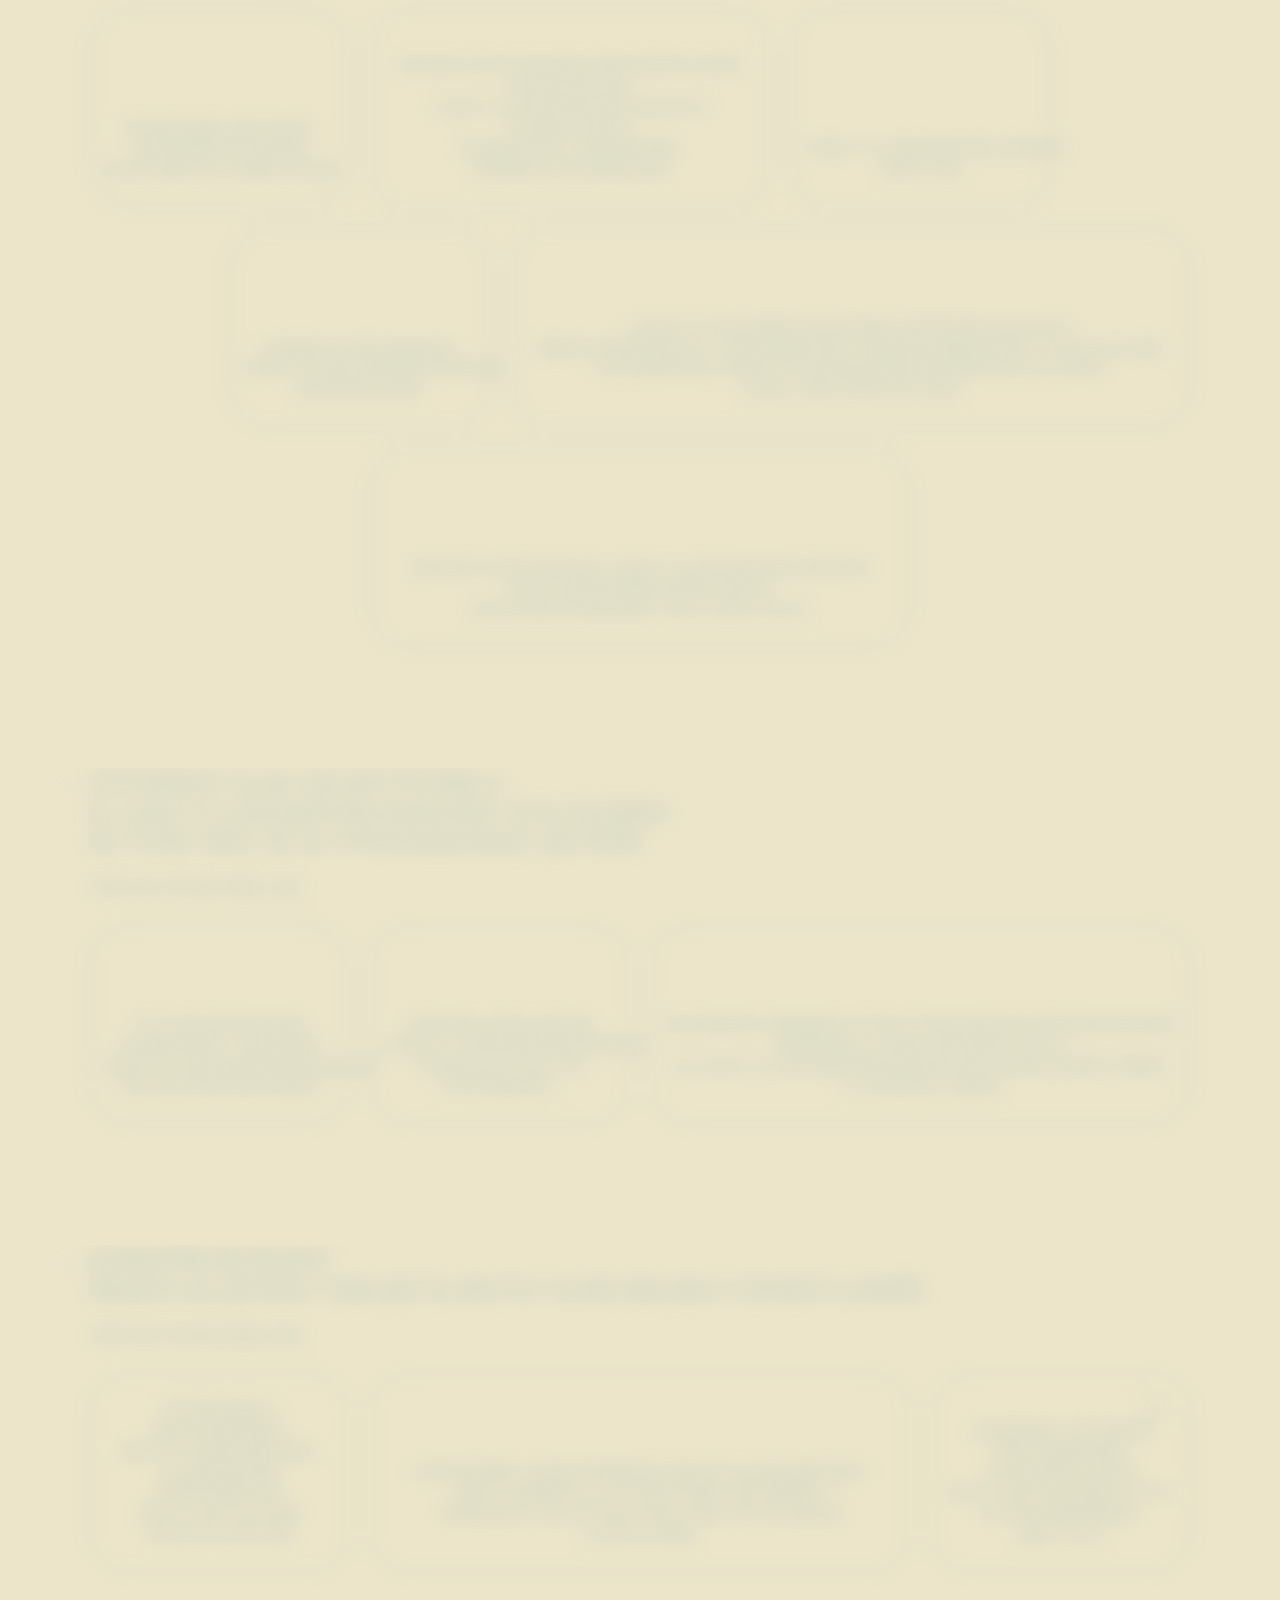
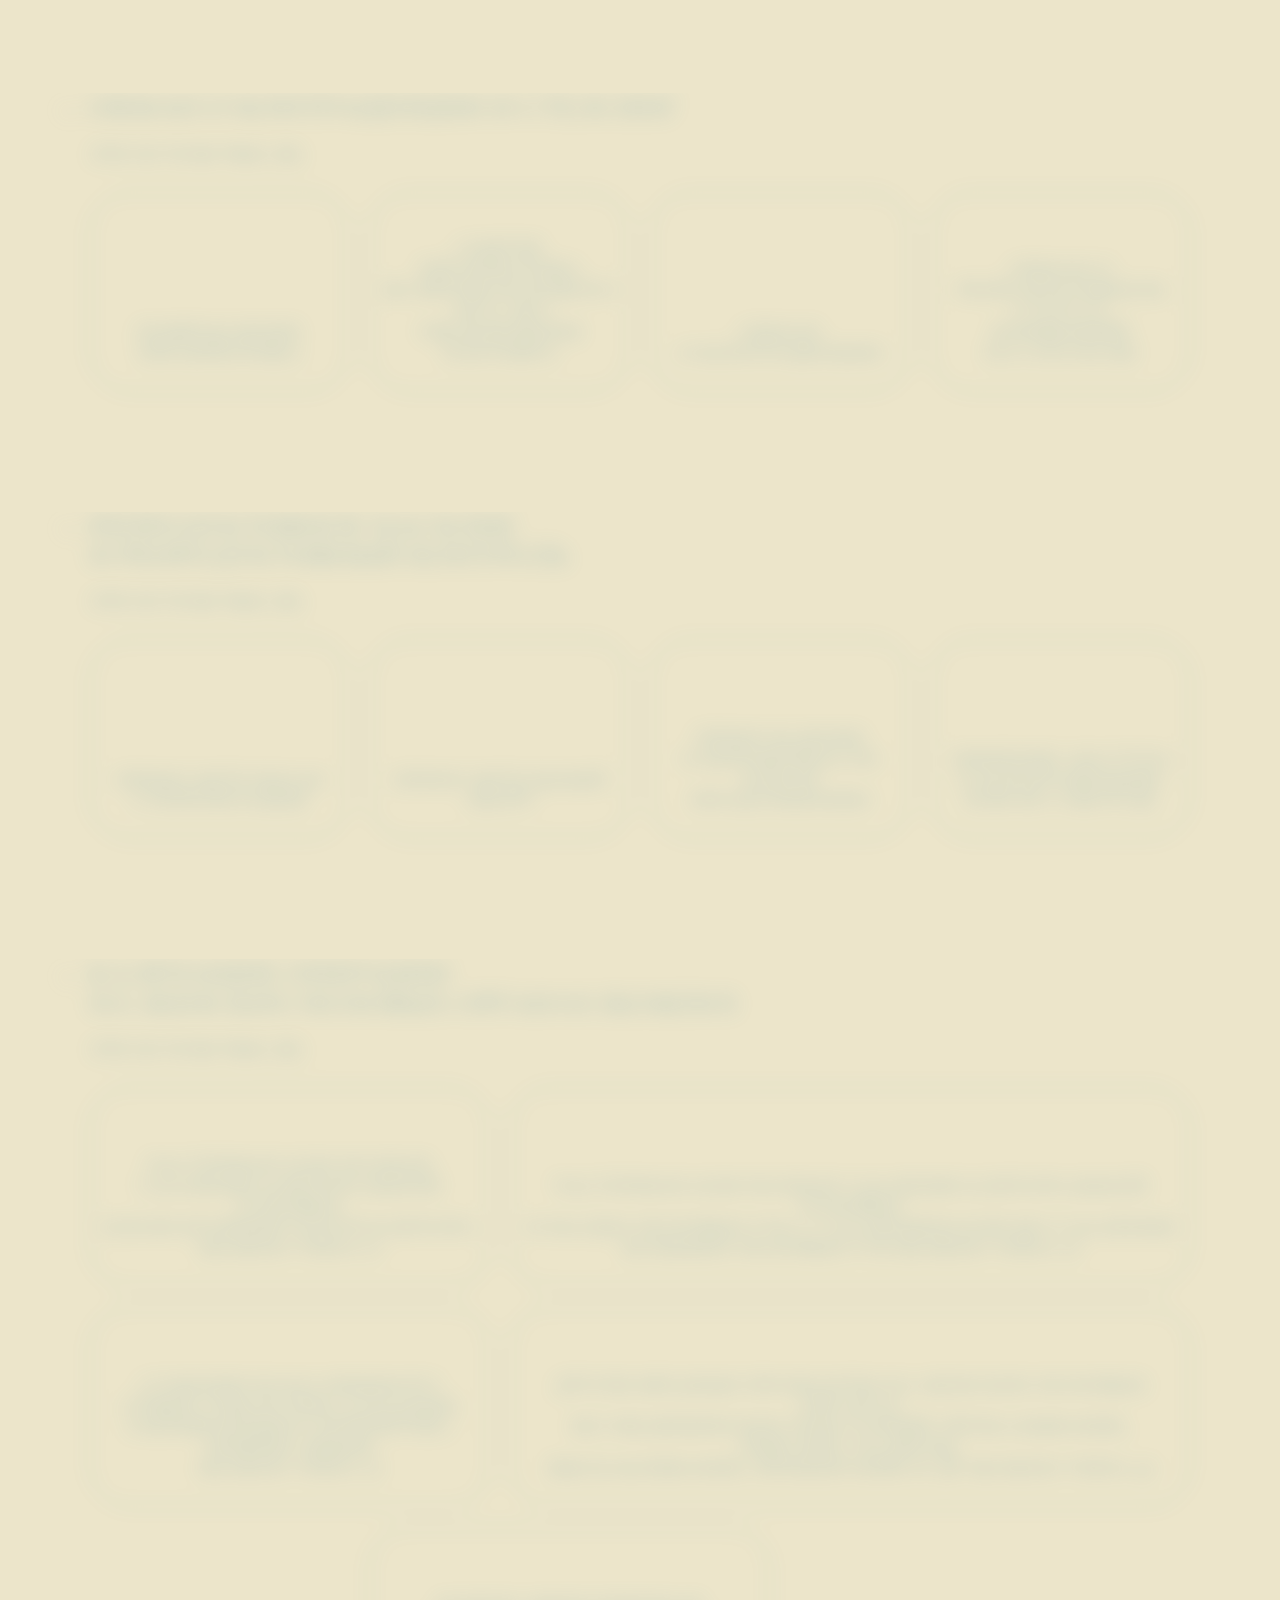
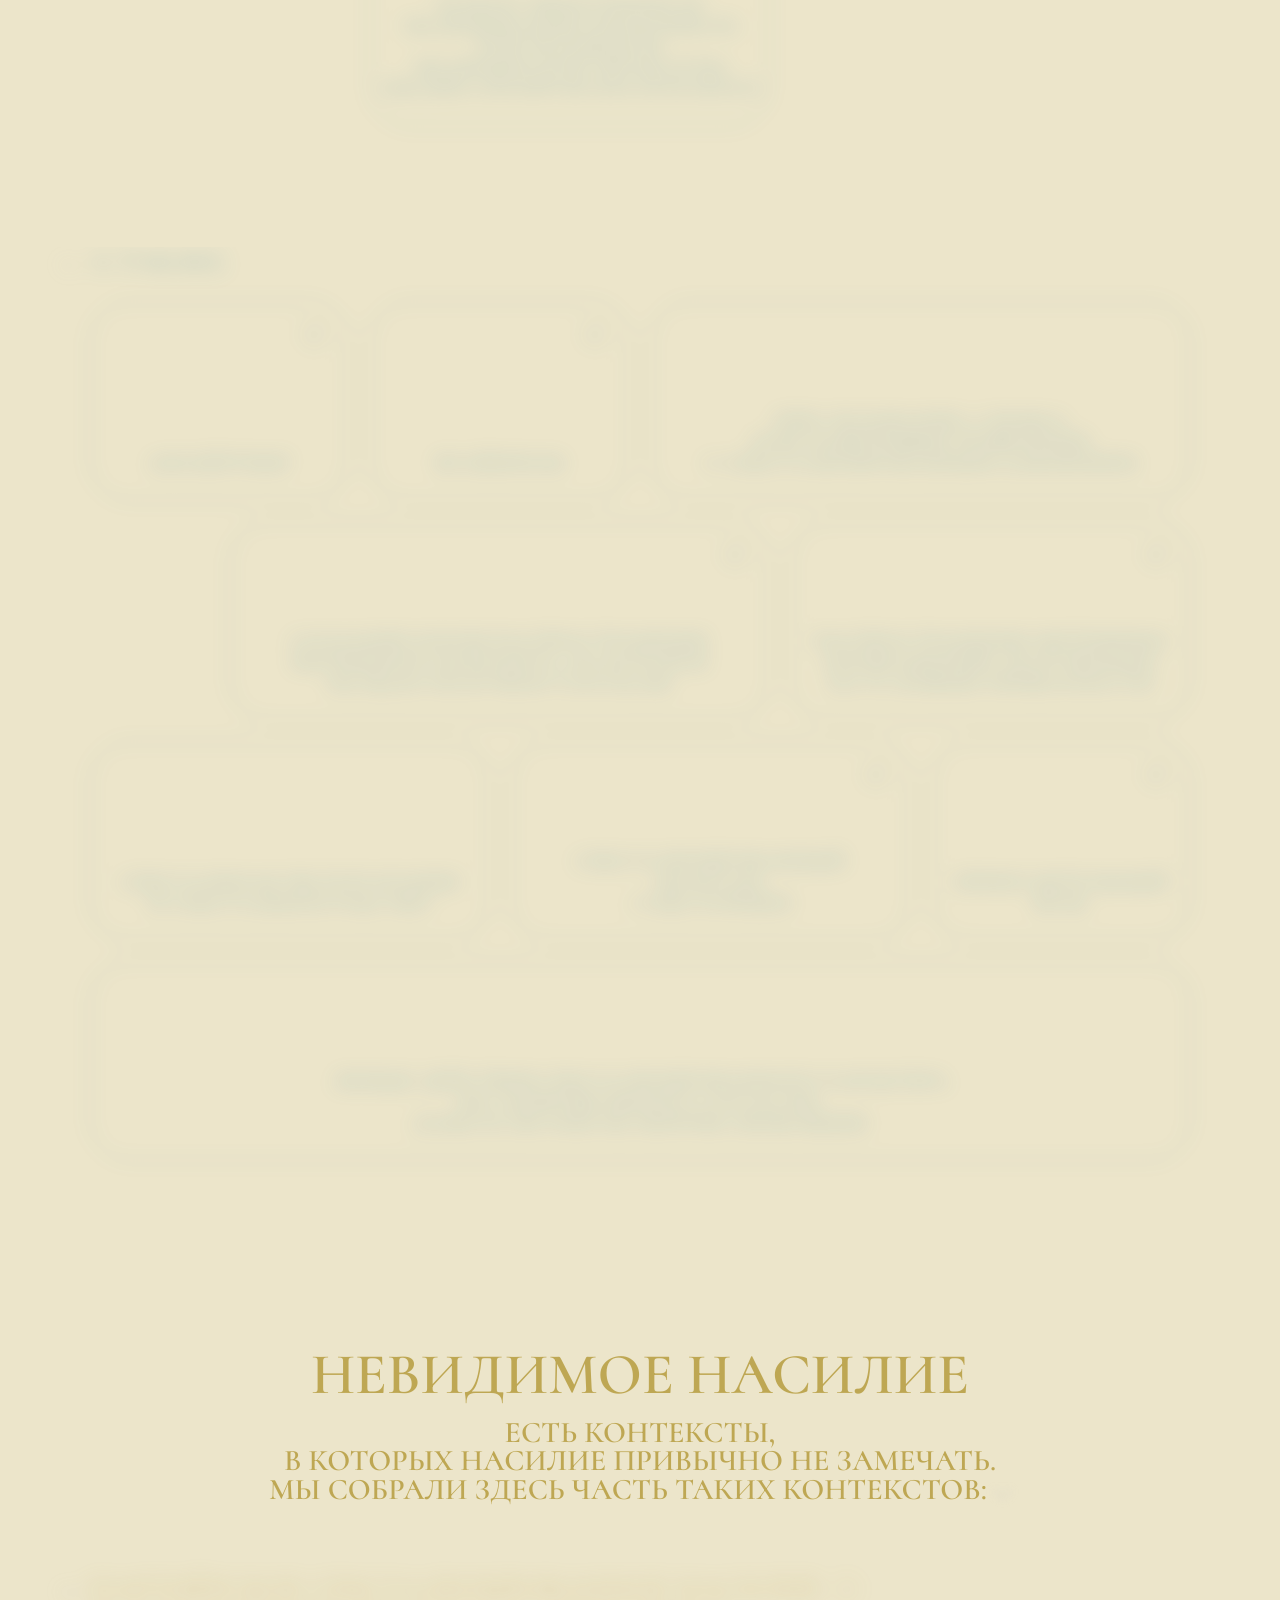
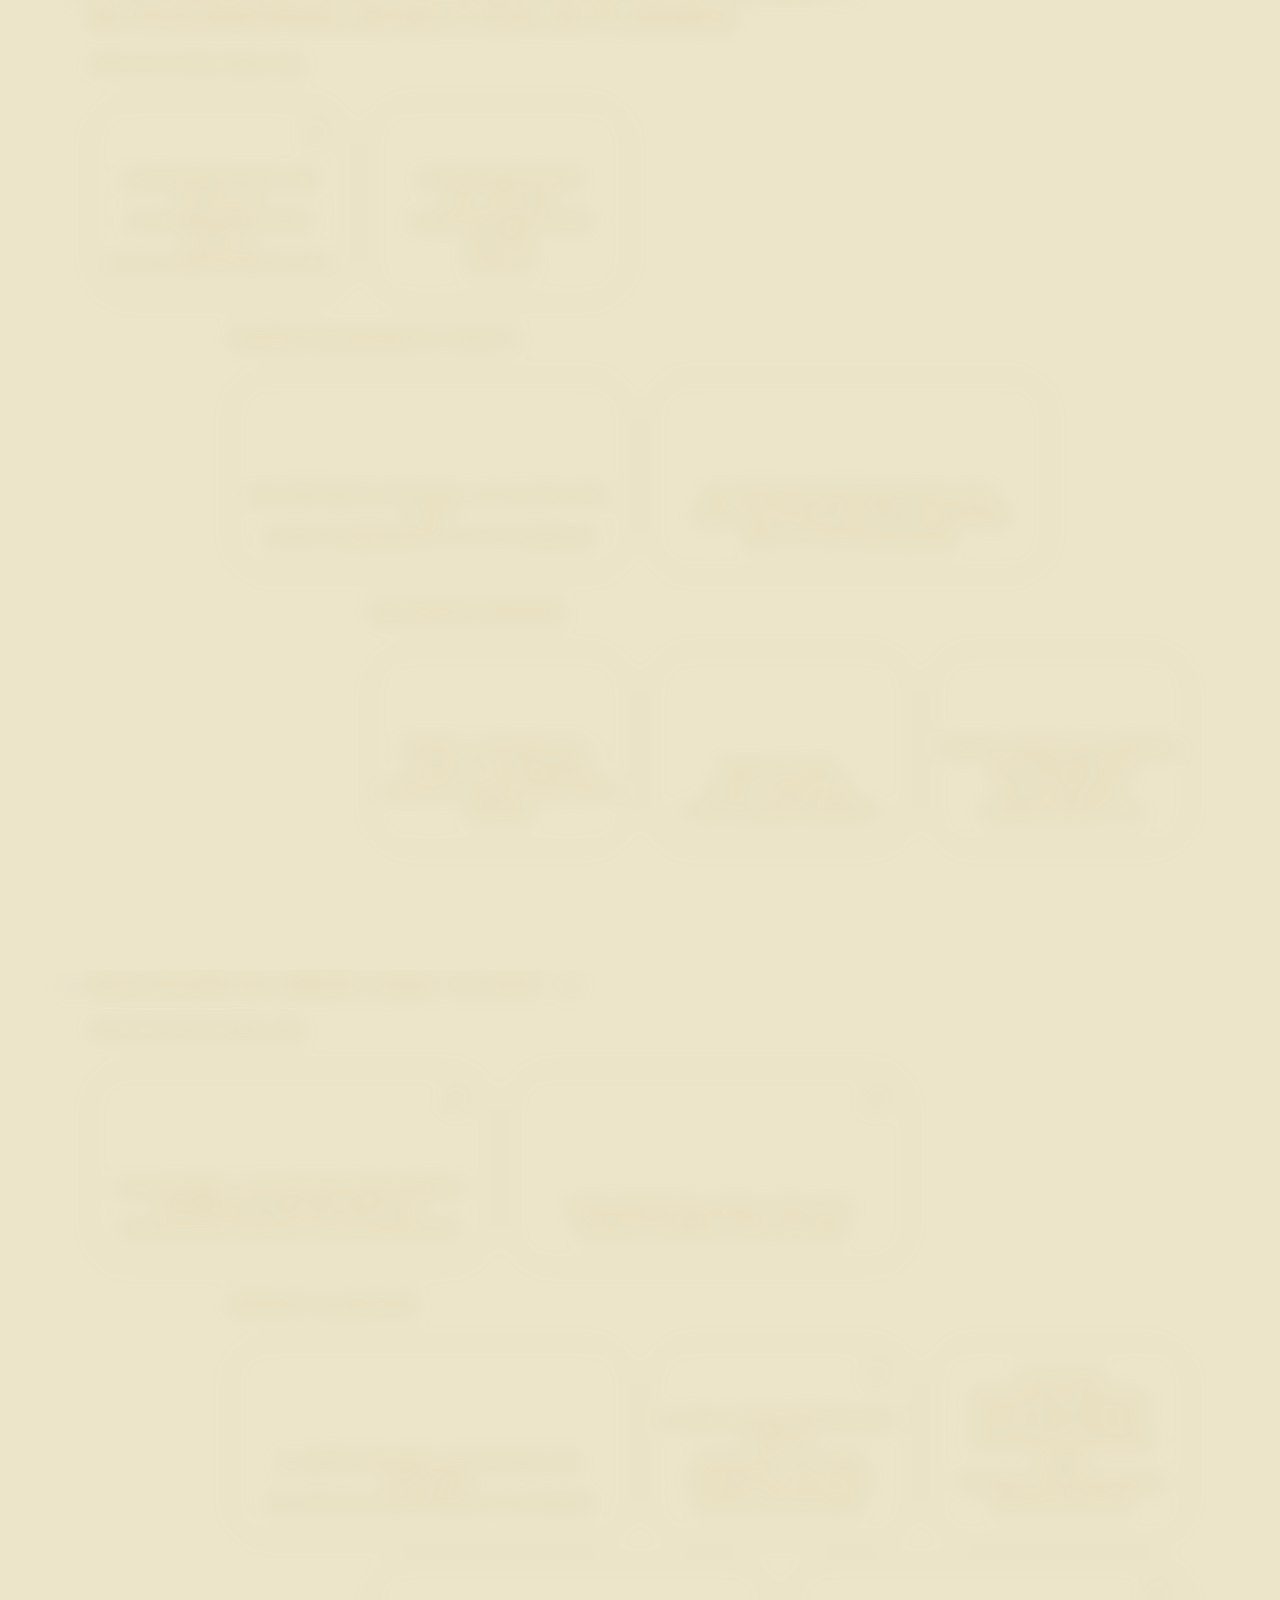
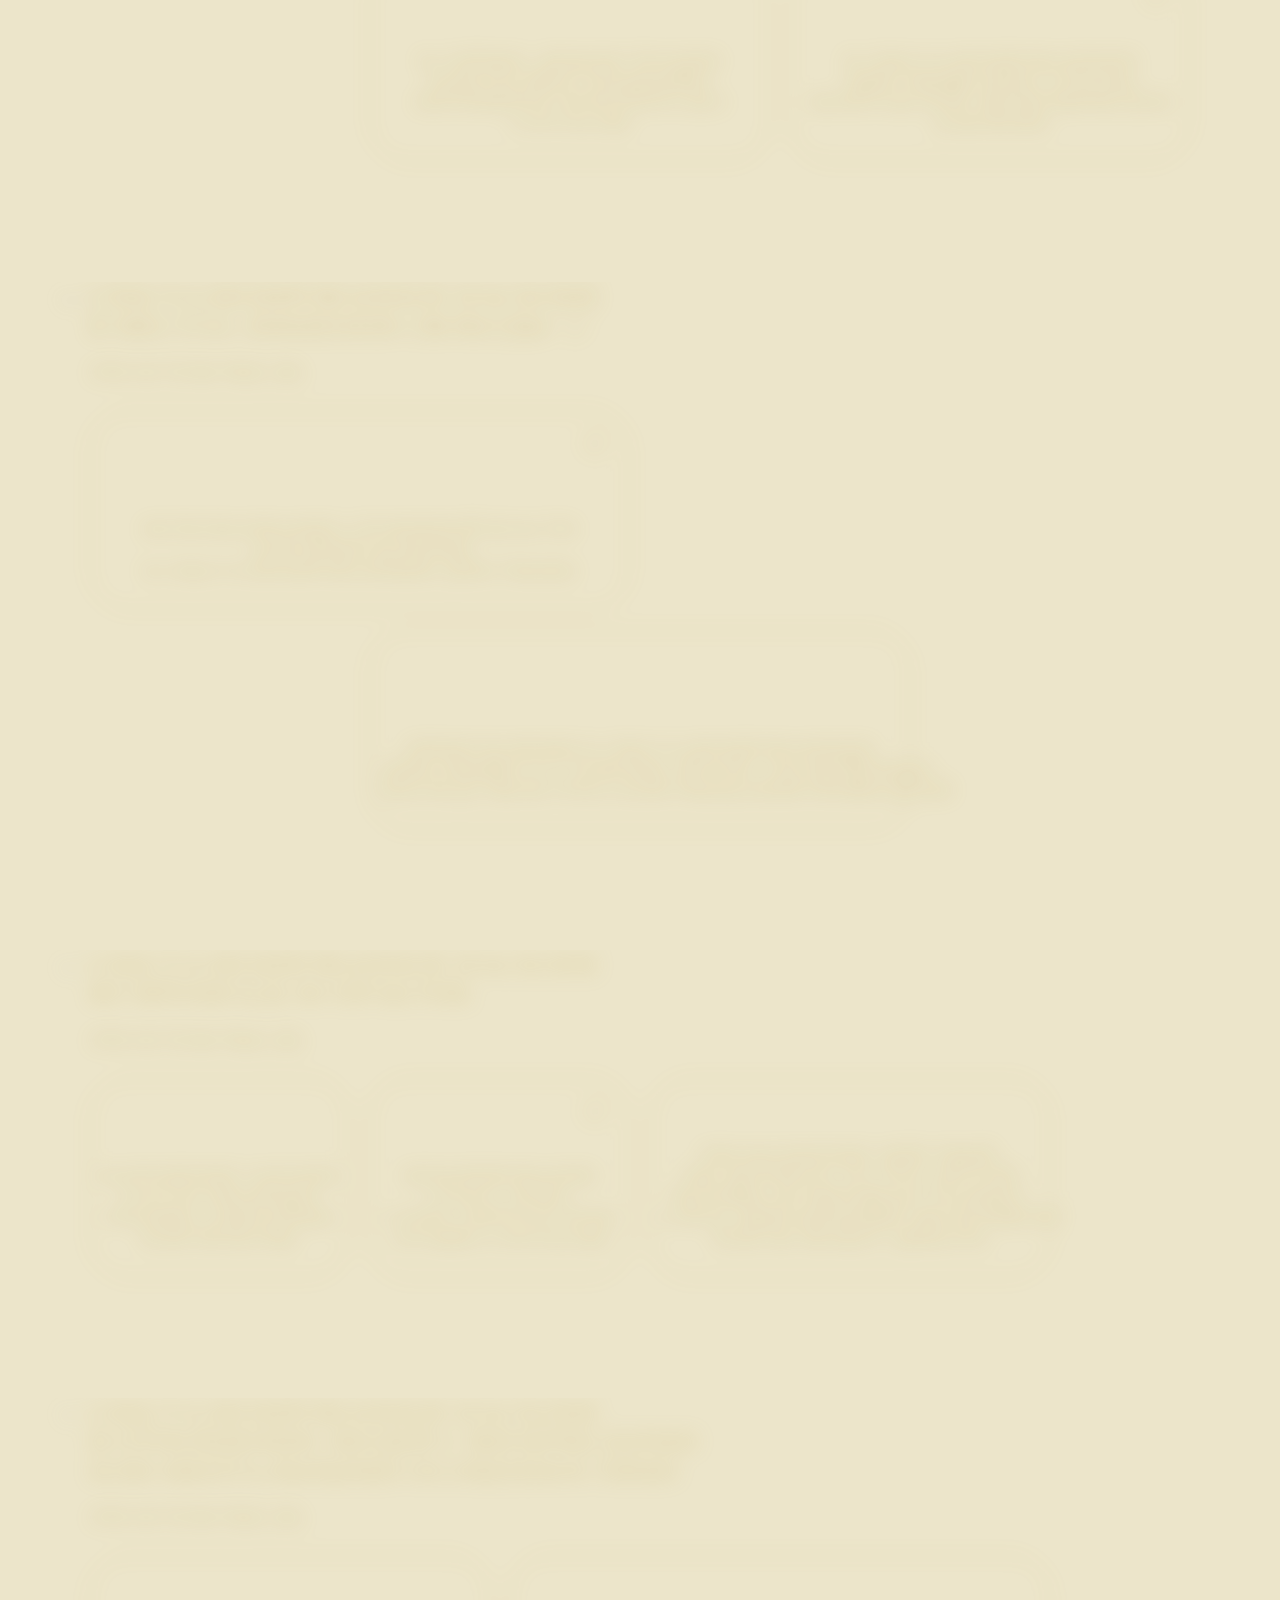
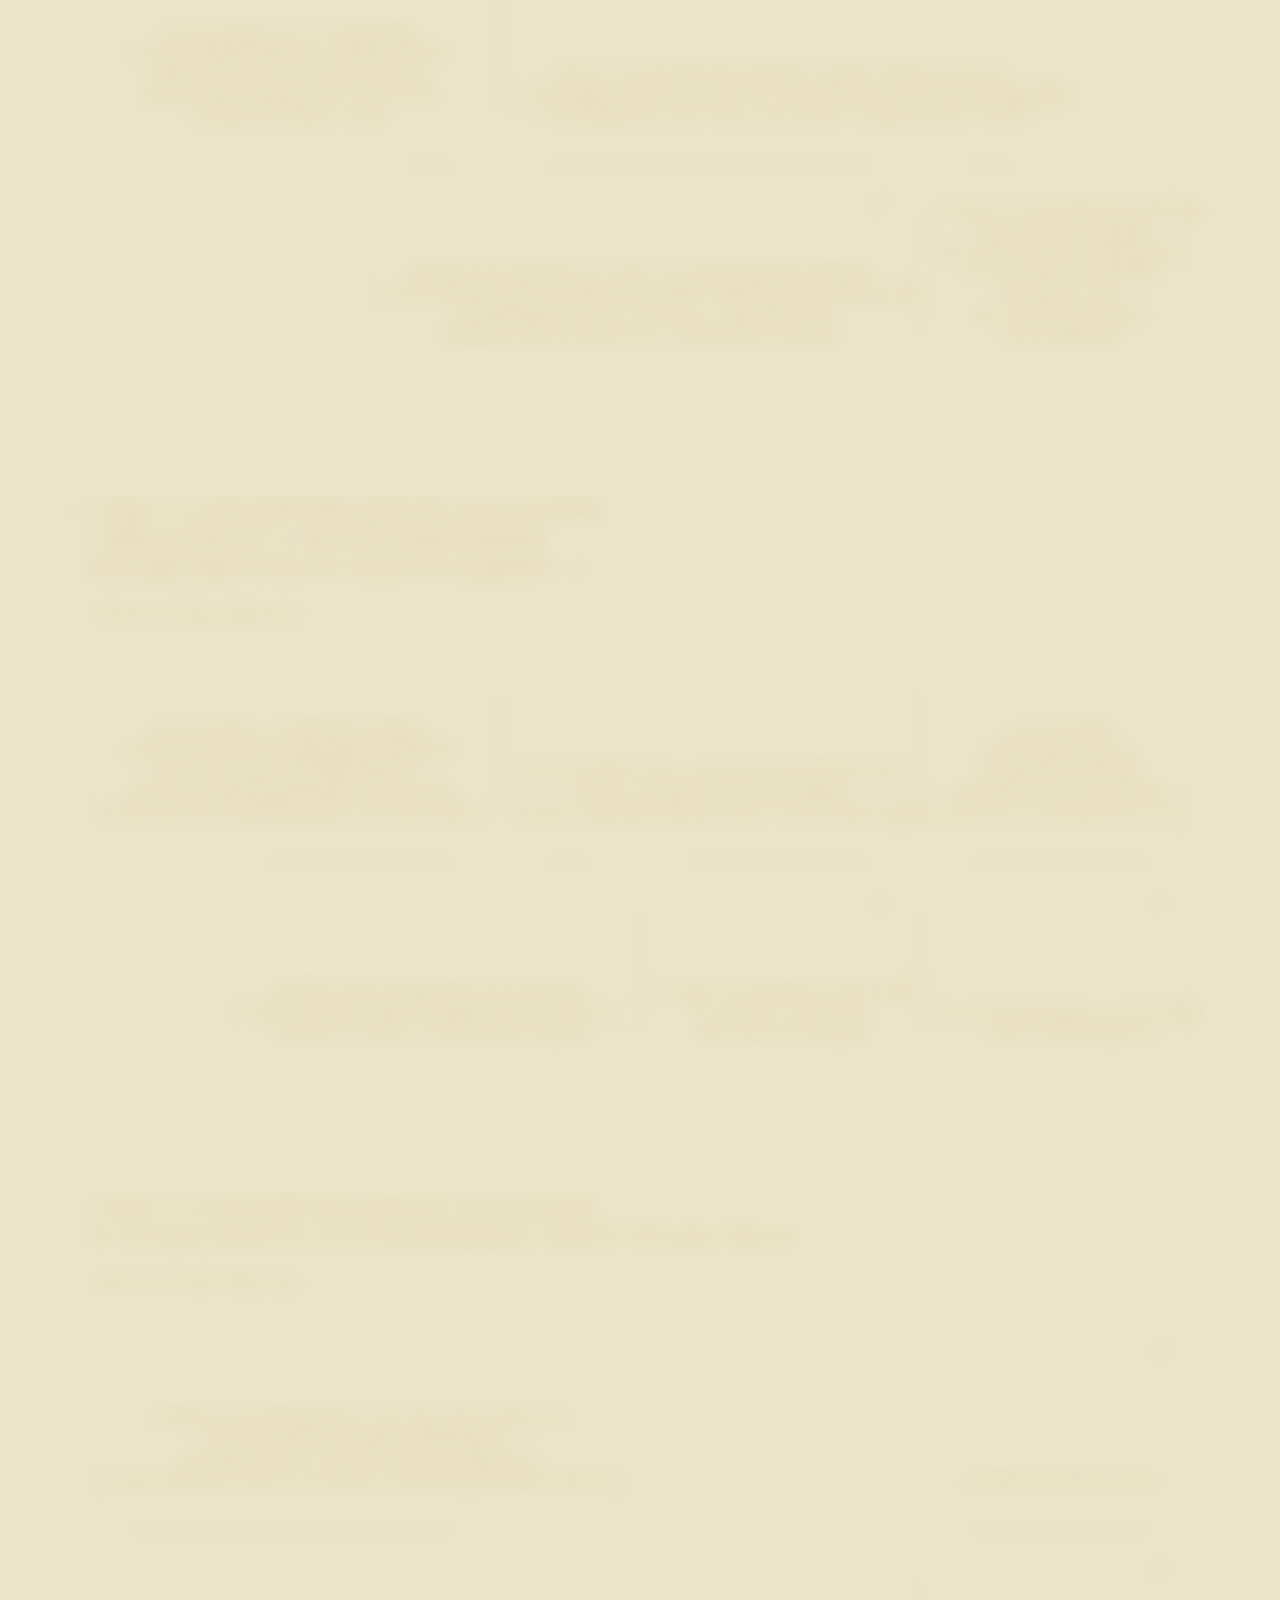
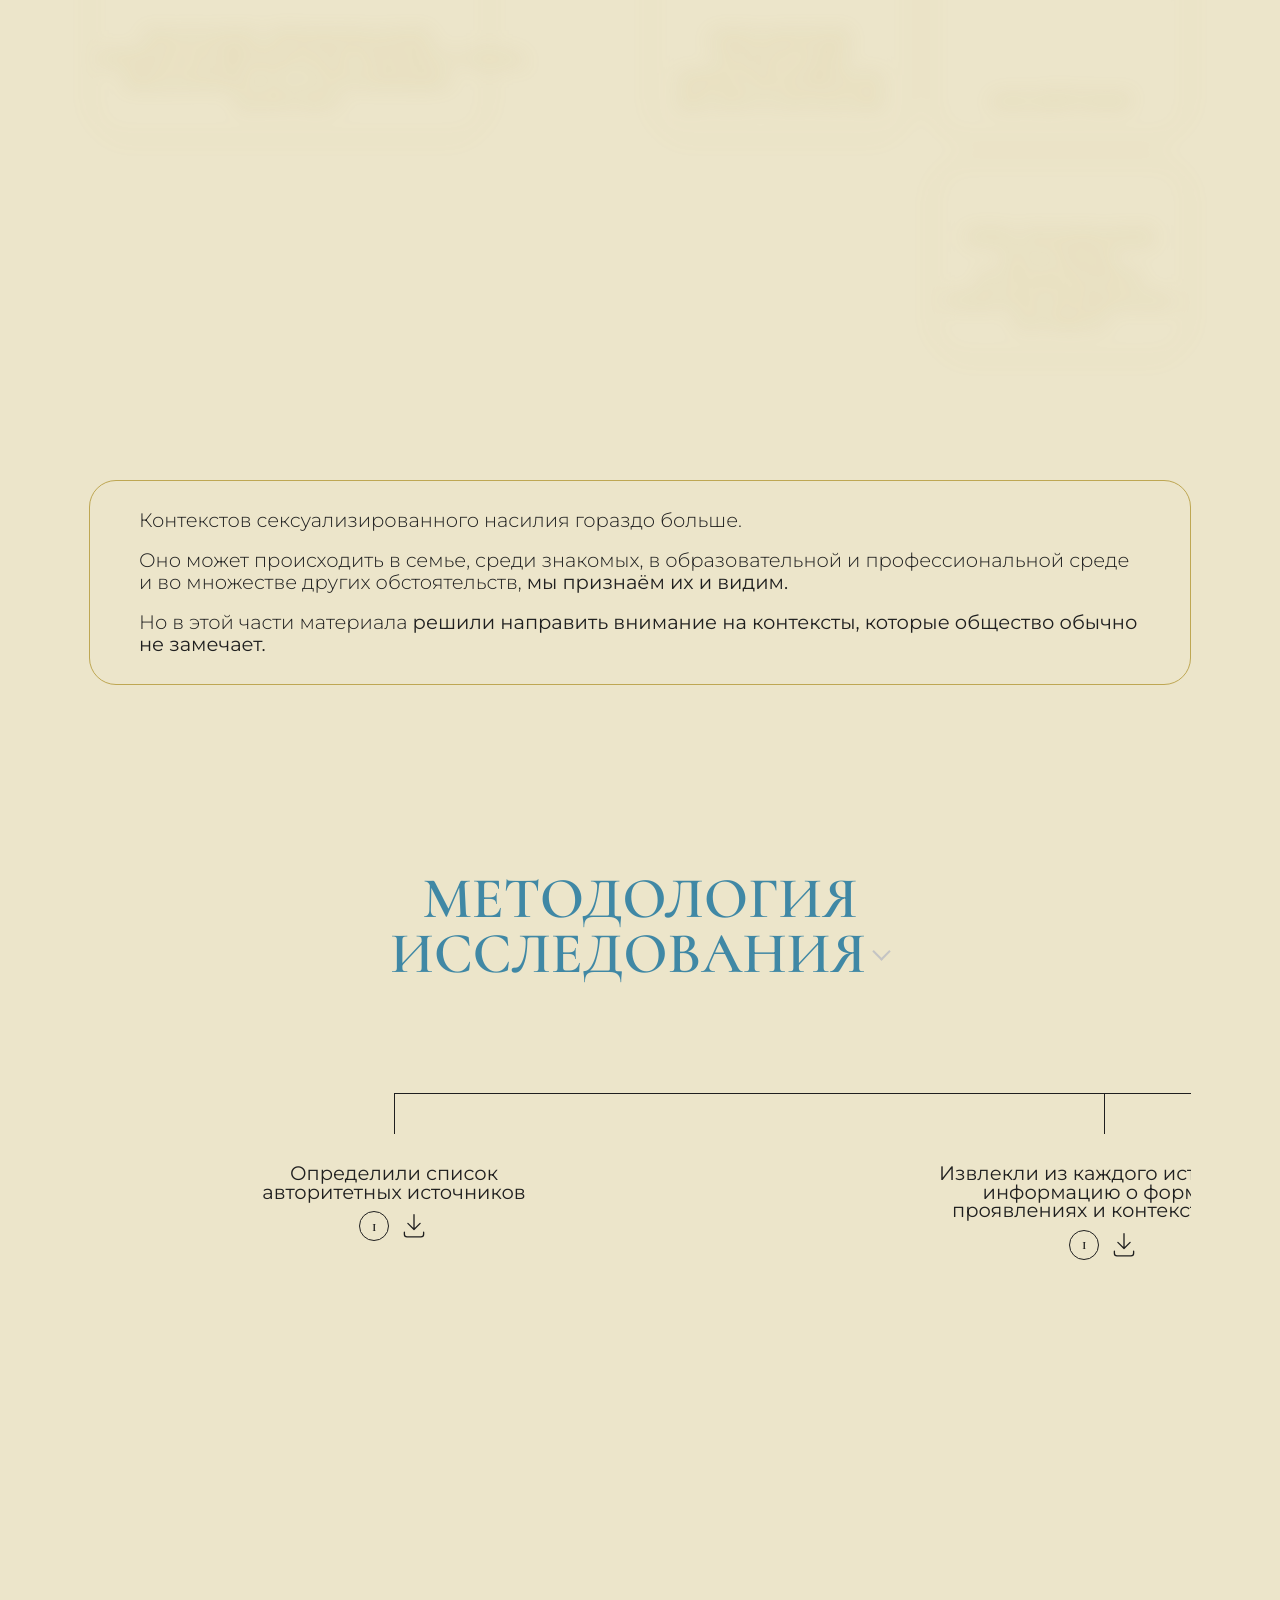
==== commit 7cda7f53: "Адаптировать выдру и добавить предупреждение о триггерах" ====
--- a/guide.html
+++ b/guide.html
@@ -45,7 +45,7 @@
     <link rel="stylesheet" href="./styles.css" />
     <link rel="stylesheet" href="./footer.css" />
   </head>
-  <body>
+  <body class="trigger-warning-active">
     <main>
       <section class="svetik-section" aria-label="Вступительный блок">
         <div class="svetik-frame">
@@ -79,12 +79,18 @@
               </p>
 
             </div>
-            <img
-              class="svetik-patronus"
-              src="./images/патронус Выдра.png"
-              alt=""
-              aria-hidden="true"
-            />
+            <picture>
+              <source
+                media="(max-width: 1100px)"
+                srcset="./images/мобилка/выдра%20ремувбг.png"
+              />
+              <img
+                class="svetik-patronus"
+                src="./images/патронус Выдра.png"
+                alt=""
+                aria-hidden="true"
+              />
+            </picture>
           </div>
 
           <details class="svetik-note">
@@ -203,13 +209,55 @@
                 data-collapse-group="forms"
                 data-collapse-label="Свернуть раздел «Насилие многолико»"
                 data-expand-label="Развернуть раздел «Насилие многолико»"
+                data-trigger-control
+                aria-disabled="true"
+                disabled
               ></button>
             </span>
           </p>
         </div>
       </section>
 
-      <section class="forms-section" id="forms-section-panel" data-collapse-member="forms" aria-labelledby="forms-title">
+      <section
+        class="trigger-warning"
+        id="guide-trigger-warning"
+        role="region"
+        aria-labelledby="guide-trigger-warning-title"
+        aria-describedby="guide-trigger-warning-copy"
+      >
+        <div class="trigger-warning-frame">
+          <div class="trigger-warning-panel">
+            <h2 class="trigger-warning-title" id="guide-trigger-warning-title">
+              Предупреждение о триггерах (tw)
+            </h2>
+            <p class="trigger-warning-copy" id="guide-trigger-warning-copy">
+              Материалы этой страницы являются триггерными для переживших насилие: могут возникать психологические и физиологические реакции. Будьте бережны к себе и не читайте эти материалы, если чувствуете себя уязвимо. Эта страница для тех, кто не переживал насилие и хочет начать разбираться в этой проблеме.
+            </p>
+            <div class="trigger-warning-actions">
+              <button
+                class="trigger-warning-button trigger-warning-button-open"
+                type="button"
+                data-trigger-open
+              >
+                Открыть материалы
+              </button>
+              <a class="trigger-warning-button trigger-warning-button-safe" href="./index.html">
+                Не открывать материалы
+              </a>
+            </div>
+          </div>
+        </div>
+      </section>
+
+      <section
+        class="forms-section"
+        id="forms-section-panel"
+        data-collapse-member="forms"
+        data-trigger-protected
+        inert
+        aria-hidden="true"
+        aria-labelledby="forms-title"
+      >
         <div class="forms-frame">
           <div class="collapse-heading collapse-heading-section">
             <button
@@ -257,7 +305,15 @@
         </div>
       </section>
 
-      <section class="rape-section" id="rape-section-panel" data-collapse-member="forms" aria-labelledby="rape-title">
+      <section
+        class="rape-section"
+        id="rape-section-panel"
+        data-collapse-member="forms"
+        data-trigger-protected
+        inert
+        aria-hidden="true"
+        aria-labelledby="rape-title"
+      >
         <div class="rape-frame">
           <div class="collapse-heading collapse-heading-section">
             <button
@@ -405,7 +461,15 @@
         </div>
       </section>
 
-      <section class="during-section" id="during-section-panel" data-collapse-member="forms" aria-labelledby="during-title">
+      <section
+        class="during-section"
+        id="during-section-panel"
+        data-collapse-member="forms"
+        data-trigger-protected
+        inert
+        aria-hidden="true"
+        aria-labelledby="during-title"
+      >
         <div class="during-frame">
           <div class="collapse-heading collapse-heading-section">
             <button
@@ -473,7 +537,15 @@
         </div>
       </section>
 
-      <section class="harassment-section" id="harassment-section-panel" data-collapse-member="forms" aria-labelledby="harassment-title">
+      <section
+        class="harassment-section"
+        id="harassment-section-panel"
+        data-collapse-member="forms"
+        data-trigger-protected
+        inert
+        aria-hidden="true"
+        aria-labelledby="harassment-title"
+      >
         <div class="harassment-frame">
           <div class="collapse-heading collapse-heading-section">
             <button
@@ -538,7 +610,15 @@
         </div>
       </section>
 
-      <section class="grooming-section" id="grooming-section-panel" data-collapse-member="forms" aria-labelledby="grooming-title">
+      <section
+        class="grooming-section"
+        id="grooming-section-panel"
+        data-collapse-member="forms"
+        data-trigger-protected
+        inert
+        aria-hidden="true"
+        aria-labelledby="grooming-title"
+      >
         <div class="grooming-frame">
           <div class="collapse-heading collapse-heading-section">
             <button
@@ -589,7 +669,15 @@
         </div>
       </section>
 
-      <section class="cyberflashing-section" id="cyberflashing-section-panel" data-collapse-member="forms" aria-labelledby="cyberflashing-title">
+      <section
+        class="cyberflashing-section"
+        id="cyberflashing-section-panel"
+        data-collapse-member="forms"
+        data-trigger-protected
+        inert
+        aria-hidden="true"
+        aria-labelledby="cyberflashing-title"
+      >
         <div class="cyberflashing-frame">
           <div class="collapse-heading collapse-heading-section">
             <button
@@ -645,7 +733,15 @@
         </div>
       </section>
 
-      <section class="contraception-section" id="contraception-section-panel" data-collapse-member="forms" aria-labelledby="contraception-title">
+      <section
+        class="contraception-section"
+        id="contraception-section-panel"
+        data-collapse-member="forms"
+        data-trigger-protected
+        inert
+        aria-hidden="true"
+        aria-labelledby="contraception-title"
+      >
         <div class="contraception-frame">
           <div class="collapse-heading collapse-heading-section">
             <button
@@ -697,7 +793,15 @@
         </div>
       </section>
 
-      <section class="reproductive-section" id="reproductive-section-panel" data-collapse-member="forms" aria-labelledby="reproductive-title">
+      <section
+        class="reproductive-section"
+        id="reproductive-section-panel"
+        data-collapse-member="forms"
+        data-trigger-protected
+        inert
+        aria-hidden="true"
+        aria-labelledby="reproductive-title"
+      >
         <div class="reproductive-frame">
           <div class="collapse-heading collapse-heading-section">
             <button
@@ -749,7 +853,15 @@
         </div>
       </section>
 
-      <section class="fgm-section" id="fgm-section-panel" data-collapse-member="forms" aria-labelledby="fgm-title">
+      <section
+        class="fgm-section"
+        id="fgm-section-panel"
+        data-collapse-member="forms"
+        data-trigger-protected
+        inert
+        aria-hidden="true"
+        aria-labelledby="fgm-title"
+      >
         <div class="fgm-frame">
           <div class="collapse-heading collapse-heading-section">
             <button
@@ -814,7 +926,15 @@
         </div>
       </section>
 
-      <section class="also-section" id="also-section-panel" data-collapse-member="forms" aria-labelledby="also-title">
+      <section
+        class="also-section"
+        id="also-section-panel"
+        data-collapse-member="forms"
+        data-trigger-protected
+        inert
+        aria-hidden="true"
+        aria-labelledby="also-title"
+      >
         <div class="also-frame">
           <div class="collapse-heading collapse-heading-section">
             <button
@@ -948,13 +1068,24 @@
                 data-collapse-group="invisible"
                 data-collapse-label="Свернуть раздел «Невидимое насилие»"
                 data-expand-label="Развернуть раздел «Невидимое насилие»"
+                data-trigger-control
+                aria-disabled="true"
+                disabled
               ></button>
             </span>
           </p>
         </div>
       </section>
 
-      <section class="partner-section" id="partner-section-panel" data-collapse-member="invisible" aria-labelledby="partner-title">
+      <section
+        class="partner-section"
+        id="partner-section-panel"
+        data-collapse-member="invisible"
+        data-trigger-protected
+        inert
+        aria-hidden="true"
+        aria-labelledby="partner-title"
+      >
         <div class="partner-frame">
           <div class="collapse-heading collapse-heading-section">
             <button
@@ -1047,7 +1178,15 @@
         </div>
       </section>
 
-      <section class="sex-work-section" id="sex-work-section-panel" data-collapse-member="invisible" aria-labelledby="sex-work-title">
+      <section
+        class="sex-work-section"
+        id="sex-work-section-panel"
+        data-collapse-member="invisible"
+        data-trigger-protected
+        inert
+        aria-hidden="true"
+        aria-labelledby="sex-work-title"
+      >
         <div class="sex-work-frame">
           <div class="collapse-heading collapse-heading-section">
             <button
@@ -1163,7 +1302,15 @@
         </div>
       </section>
 
-      <section class="detention-section" id="detention-section-panel" data-collapse-member="invisible" aria-labelledby="detention-title">
+      <section
+        class="detention-section"
+        id="detention-section-panel"
+        data-collapse-member="invisible"
+        data-trigger-protected
+        inert
+        aria-hidden="true"
+        aria-labelledby="detention-title"
+      >
         <div class="detention-frame">
           <div class="collapse-heading collapse-heading-section">
             <button
@@ -1223,7 +1370,15 @@
         </div>
       </section>
 
-      <section class="bdsm-section" id="bdsm-section-panel" data-collapse-member="invisible" aria-labelledby="bdsm-title">
+      <section
+        class="bdsm-section"
+        id="bdsm-section-panel"
+        data-collapse-member="invisible"
+        data-trigger-protected
+        inert
+        aria-hidden="true"
+        aria-labelledby="bdsm-title"
+      >
         <div class="bdsm-frame">
           <div class="collapse-heading collapse-heading-section">
             <button
@@ -1282,7 +1437,15 @@
         </div>
       </section>
 
-      <section class="disability-section" id="disability-section-panel" data-collapse-member="invisible" aria-labelledby="disability-title">
+      <section
+        class="disability-section"
+        id="disability-section-panel"
+        data-collapse-member="invisible"
+        data-trigger-protected
+        inert
+        aria-hidden="true"
+        aria-labelledby="disability-title"
+      >
         <div class="disability-frame">
           <div class="collapse-heading collapse-heading-section">
             <button
@@ -1352,7 +1515,15 @@
         </div>
       </section>
 
-      <section class="conflict-section" id="conflict-section-panel" data-collapse-member="invisible" aria-labelledby="conflict-title">
+      <section
+        class="conflict-section"
+        id="conflict-section-panel"
+        data-collapse-member="invisible"
+        data-trigger-protected
+        inert
+        aria-hidden="true"
+        aria-labelledby="conflict-title"
+      >
         <div class="conflict-frame">
           <div class="collapse-heading collapse-heading-section">
             <button
@@ -1450,7 +1621,15 @@
         </div>
       </section>
 
-      <section class="public-spaces-section" id="public-spaces-section-panel" data-collapse-member="invisible" aria-labelledby="public-spaces-title">
+      <section
+        class="public-spaces-section"
+        id="public-spaces-section-panel"
+        data-collapse-member="invisible"
+        data-trigger-protected
+        inert
+        aria-hidden="true"
+        aria-labelledby="public-spaces-title"
+      >
         <div class="public-spaces-frame">
           <div class="collapse-heading collapse-heading-section">
             <button
--- a/styles.css
+++ b/styles.css
@@ -42,7 +42,7 @@
   --page-bg: #ece5ca;
   --text-main: #bea753;
   --text-muted: #cbbc85;
-  --section-blue: #4088A5;
+  --section-blue: #4088a5;
   /* Base size for all blue outline cards in the current and future sections */
   --outline-card-text-size: 22px;
   --content-width: 1240px;
@@ -52,7 +52,7 @@
   --font-tooltip: "Montserrat Local", Montserrat, Arial, sans-serif;
   --font-montserrat-light: "Montserrat Light Local", Montserrat, Arial, sans-serif;
   --font-montserrat-regular: "Montserrat Regular Local", Montserrat, Arial, sans-serif;
-  --svetik-orange: #F9991B;
+  --svetik-orange: #f9991b;
   --site-scrollbar-track: #f2ead2;
   --site-scrollbar-thumb: #c6bea0;
   --site-scrollbar-thumb-hover: #c6b365;
@@ -113,6 +113,141 @@
 
 main {
   min-height: 100vh;
+}
+
+.trigger-warning {
+  position: relative;
+  z-index: 40;
+  width: 100%;
+  height: 0;
+  color: var(--section-blue);
+  pointer-events: none;
+}
+
+.trigger-warning[hidden] {
+  display: none;
+}
+
+.trigger-warning-frame {
+  width: 1440px;
+  margin: 0 auto;
+  padding: 70px var(--page-gutter) 0;
+}
+
+.trigger-warning-panel {
+  width: min(920px, 100%);
+  margin: 0 auto;
+  padding: 42px 48px 44px;
+  border: 1px solid rgba(64, 136, 165, 0.78);
+  border-radius: 36px;
+  background: rgba(236, 229, 202, 0.94);
+  box-shadow:
+    0 24px 70px rgba(46, 73, 83, 0.18),
+    0 2px 12px rgba(64, 136, 165, 0.12);
+  backdrop-filter: blur(18px) saturate(0.78);
+  pointer-events: auto;
+}
+
+.trigger-warning-title,
+.trigger-warning-copy {
+  margin: 0;
+}
+
+.trigger-warning-title {
+  font-family: var(--font-unicase);
+  font-size: 42px;
+  font-weight: 600;
+  line-height: 0.98;
+  text-align: center;
+}
+
+.trigger-warning-copy {
+  max-width: 760px;
+  margin: 24px auto 0;
+  color: #355d6c;
+  font-family: var(--font-montserrat-regular);
+  font-size: 17px;
+  font-weight: 400;
+  line-height: 1.5;
+  text-wrap: pretty;
+}
+
+.trigger-warning-actions {
+  display: flex;
+  justify-content: center;
+  gap: 16px;
+  margin-top: 30px;
+}
+
+.trigger-warning-button {
+  display: inline-flex;
+  min-height: 52px;
+  align-items: center;
+  justify-content: center;
+  padding: 14px 24px;
+  border: 1px solid var(--section-blue);
+  border-radius: 999px;
+  font-family: var(--font-tooltip);
+  font-size: 15px;
+  font-weight: 500;
+  line-height: 1.2;
+  text-align: center;
+  text-decoration: none;
+  cursor: pointer;
+  transition:
+    background-color 160ms ease,
+    border-color 160ms ease,
+    color 160ms ease,
+    transform 160ms ease,
+    box-shadow 160ms ease;
+}
+
+.trigger-warning-button-open {
+  background: rgba(236, 229, 202, 0.58);
+  color: #527783;
+}
+
+.trigger-warning-button-open:hover {
+  border-color: #668996;
+  background: rgba(236, 229, 202, 0.92);
+  color: #355d6c;
+}
+
+.trigger-warning-button-safe {
+  border-color: #2f718a;
+  background: #2f718a;
+  color: #fffaf0;
+  box-shadow: 0 8px 22px rgba(47, 113, 138, 0.24);
+}
+
+.trigger-warning-button-safe:hover {
+  border-color: #275f74;
+  background: #275f74;
+  box-shadow: 0 10px 26px rgba(39, 95, 116, 0.3);
+  transform: translateY(-1px);
+}
+
+.trigger-warning-button:focus-visible {
+  outline: 3px solid #1f5a72;
+  outline-offset: 4px;
+}
+
+.trigger-warning-active [data-trigger-protected] {
+  overflow: clip;
+  pointer-events: none;
+  user-select: none;
+}
+
+.trigger-warning-active [data-trigger-protected] .collapse-heading,
+.trigger-warning-active [data-trigger-protected] .collapsible-section-content {
+  filter: blur(10px);
+  opacity: 0.34;
+}
+
+.trigger-warning-active [data-trigger-control] {
+  filter: blur(5px);
+  opacity: 0.38;
+  pointer-events: none;
 }
 
 .guide-back-link {
@@ -1747,7 +1882,10 @@
   visibility: hidden;
   pointer-events: none;
   transform: translate(-50%, -4px);
-  transition: opacity 160ms ease, transform 160ms ease, visibility 0s linear 160ms;
+  transition:
+    opacity 160ms ease,
+    transform 160ms ease,
+    visibility 0s linear 160ms;
 }
 
 .download-tooltip-content::before {
@@ -2099,7 +2237,9 @@
   opacity: 0;
   pointer-events: none;
   transform: translateY(-4px);
-  transition: opacity 160ms ease, transform 160ms ease;
+  transition:
+    opacity 160ms ease,
+    transform 160ms ease;
 }
 
 .info-tooltip:hover,
@@ -2830,6 +2970,7 @@
   }
 
   .intro-frame,
+  .trigger-warning-frame,
   .forms-intro-frame,
   .invisible-frame,
   .forms-frame,
@@ -2872,9 +3013,21 @@
     left: 24px;
   }
 
+  .trigger-warning-frame {
+    padding: clamp(34px, 5vw, 52px) calc(var(--page-gutter) + var(--guide-content-inset)) 0;
+  }
+
+  .trigger-warning-panel {
+    padding: 38px clamp(30px, 5vw, 44px) 40px;
+  }
+
+  .trigger-warning-title {
+    font-size: clamp(34px, 5vw, 42px);
+  }
+
   .svetik-frame {
     min-height: 440px;
-    padding: 82px var(--page-gutter) 0;
+    padding: clamp(132px, 18vw, 160px) var(--page-gutter) 0;
   }
 
   .svetik-card,
@@ -2912,9 +3065,9 @@
   }
 
   .svetik-patronus {
-    top: -66px;
-    right: -76px;
-    width: 245px;
+    top: clamp(-174px, calc(20px - 30.6vw), -80px);
+    right: clamp(-8px, -1.7vw, -6px);
+    width: clamp(195px, 60vw, 380px);
   }
 
   .page-menu {
@@ -3298,9 +3451,42 @@
     height: 44px;
   }
 
+  .trigger-warning-frame {
+    padding: 24px var(--page-gutter) 0;
+  }
+
+  .trigger-warning-panel {
+    padding: 30px 22px 24px;
+    border-radius: 28px;
+  }
+
+  .trigger-warning-title {
+    font-size: clamp(28px, 9vw, 34px);
+    line-height: 1;
+  }
+
+  .trigger-warning-copy {
+    margin-top: 20px;
+    font-size: 15px;
+    line-height: 1.45;
+  }
+
+  .trigger-warning-actions {
+    flex-direction: column;
+    gap: 12px;
+    margin-top: 24px;
+  }
+
+  .trigger-warning-button {
+    width: 100%;
+    min-height: 54px;
+    padding: 14px 18px;
+    font-size: 14px;
+  }
+
   .svetik-frame {
     min-height: 0;
-    padding-top: 104px;
+    padding-top: clamp(104px, 22vw, 132px);
     padding-bottom: 8px;
   }
 
@@ -3318,12 +3504,6 @@
   .svetik-support {
     font-size: 17px;
     line-height: 1.32;
-  }
-
-  .svetik-patronus {
-    top: -74px;
-    right: -18px;
-    width: 170px;
   }
 
   .svetik-note-summary,
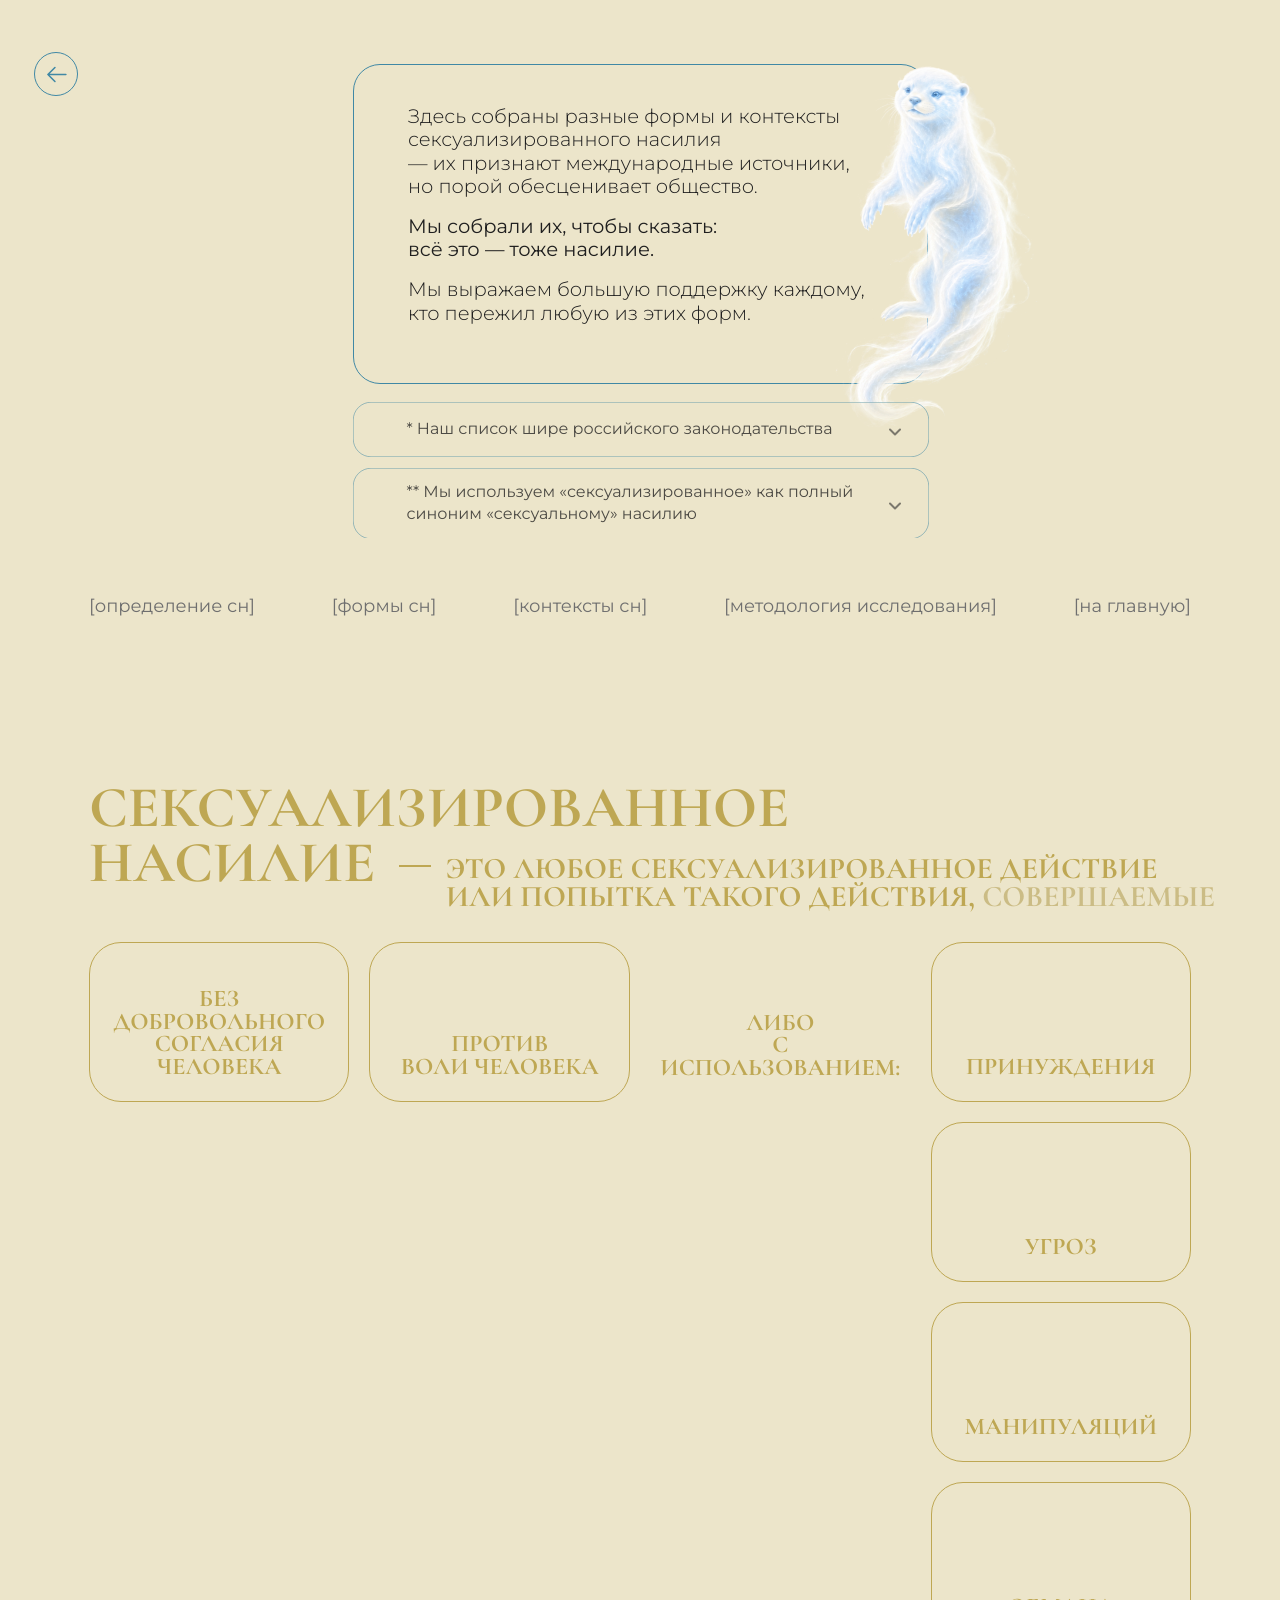
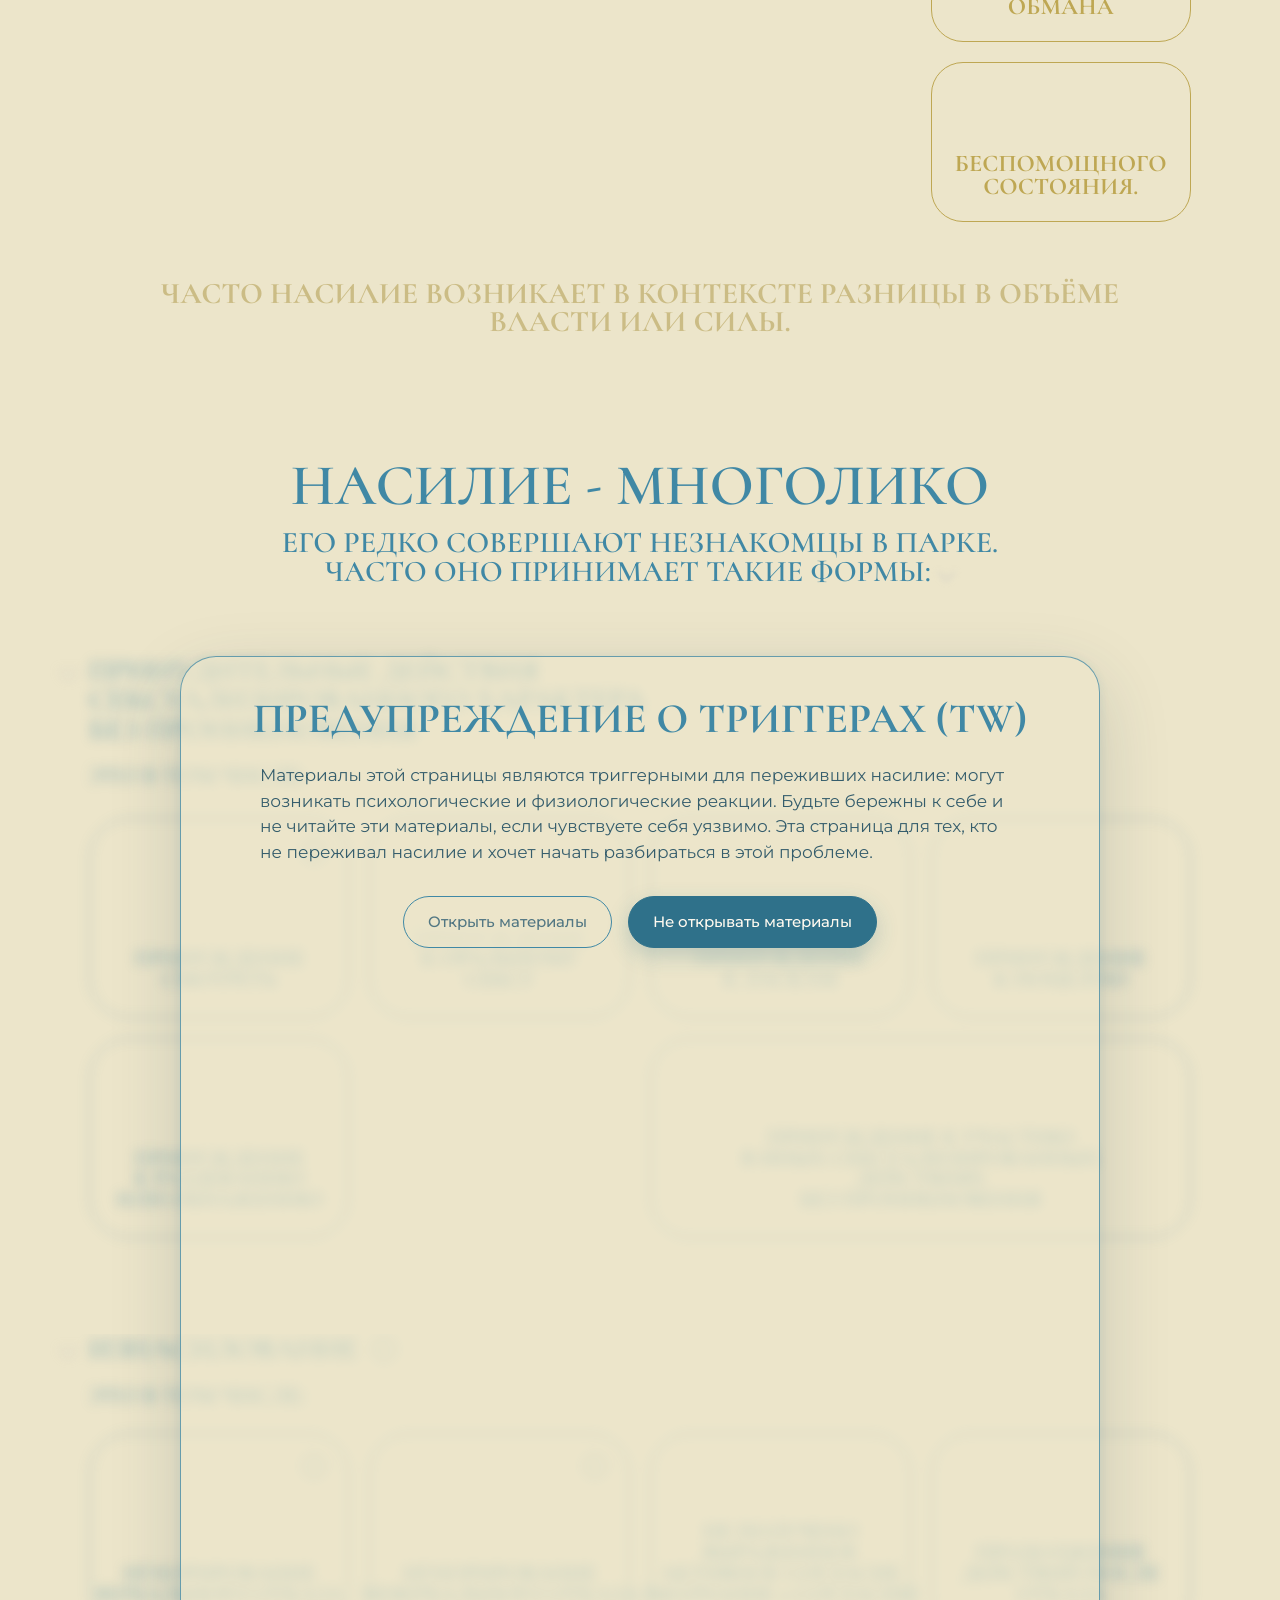
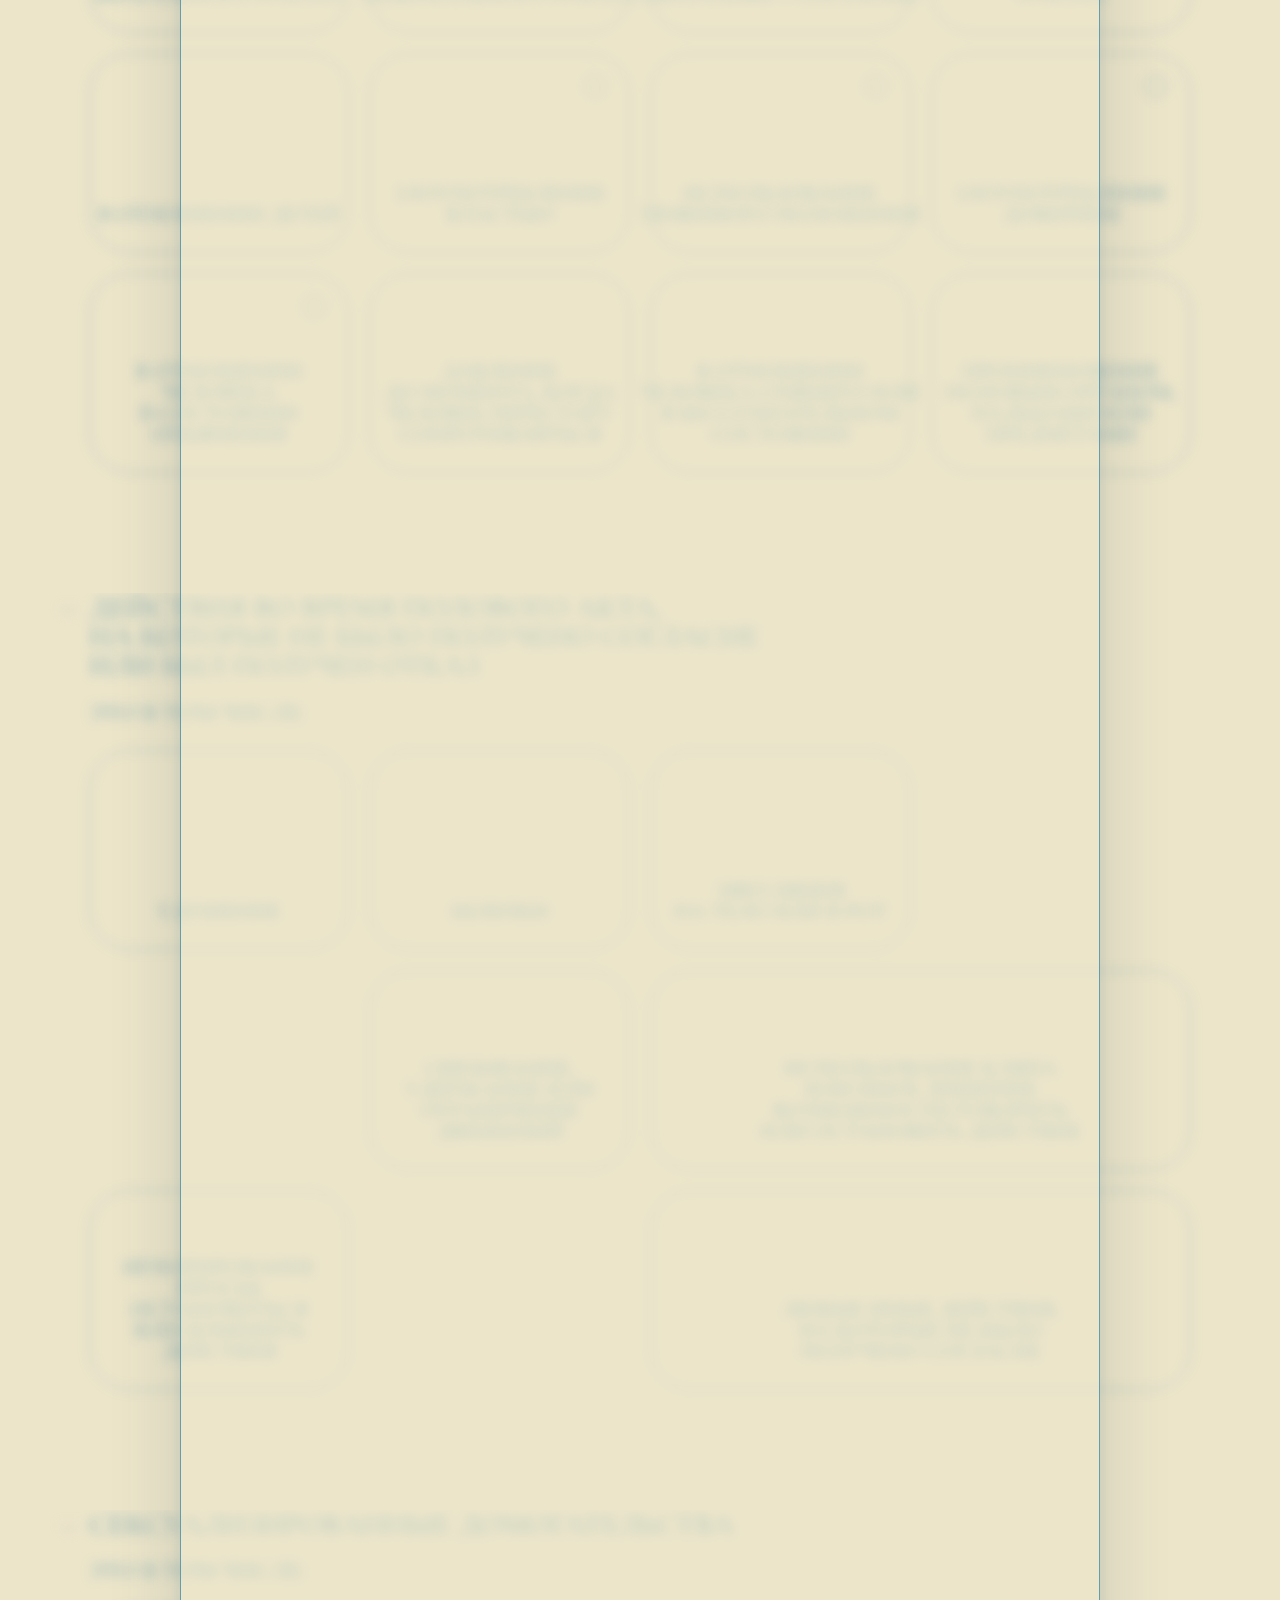
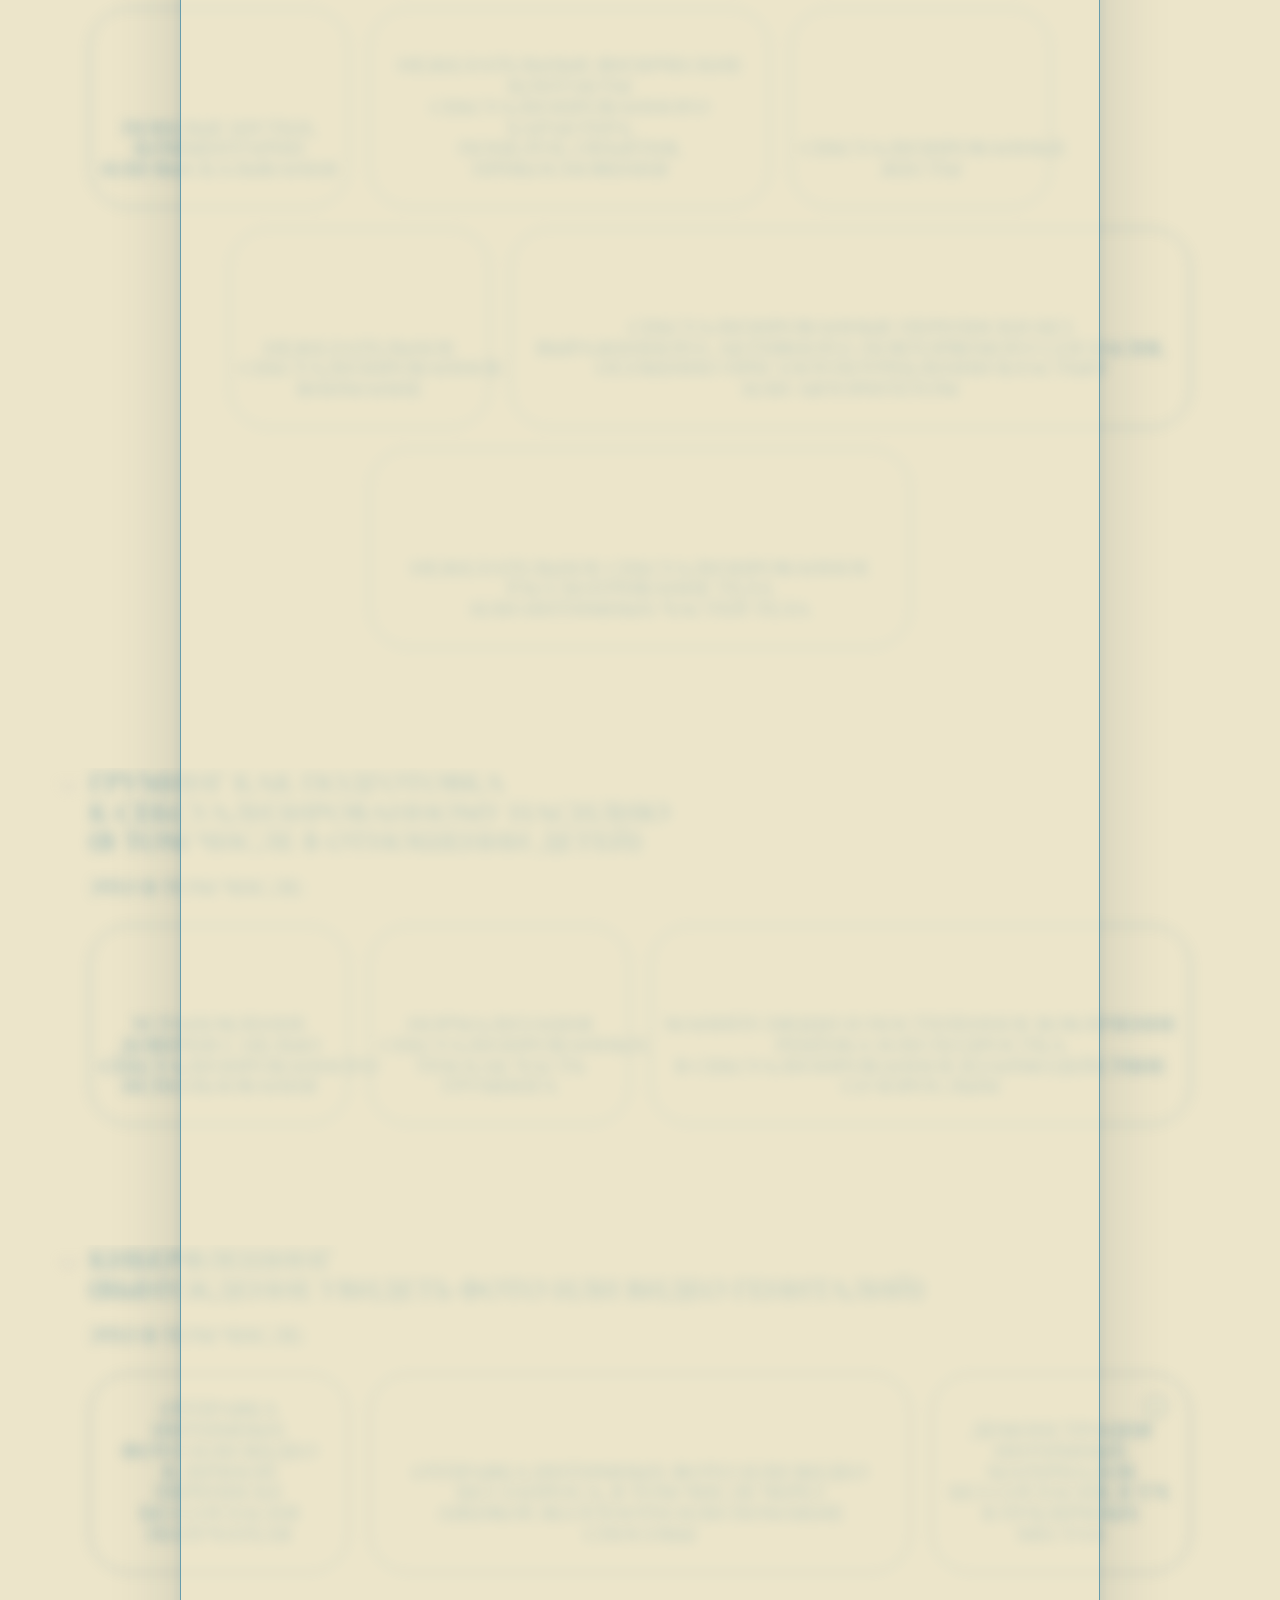
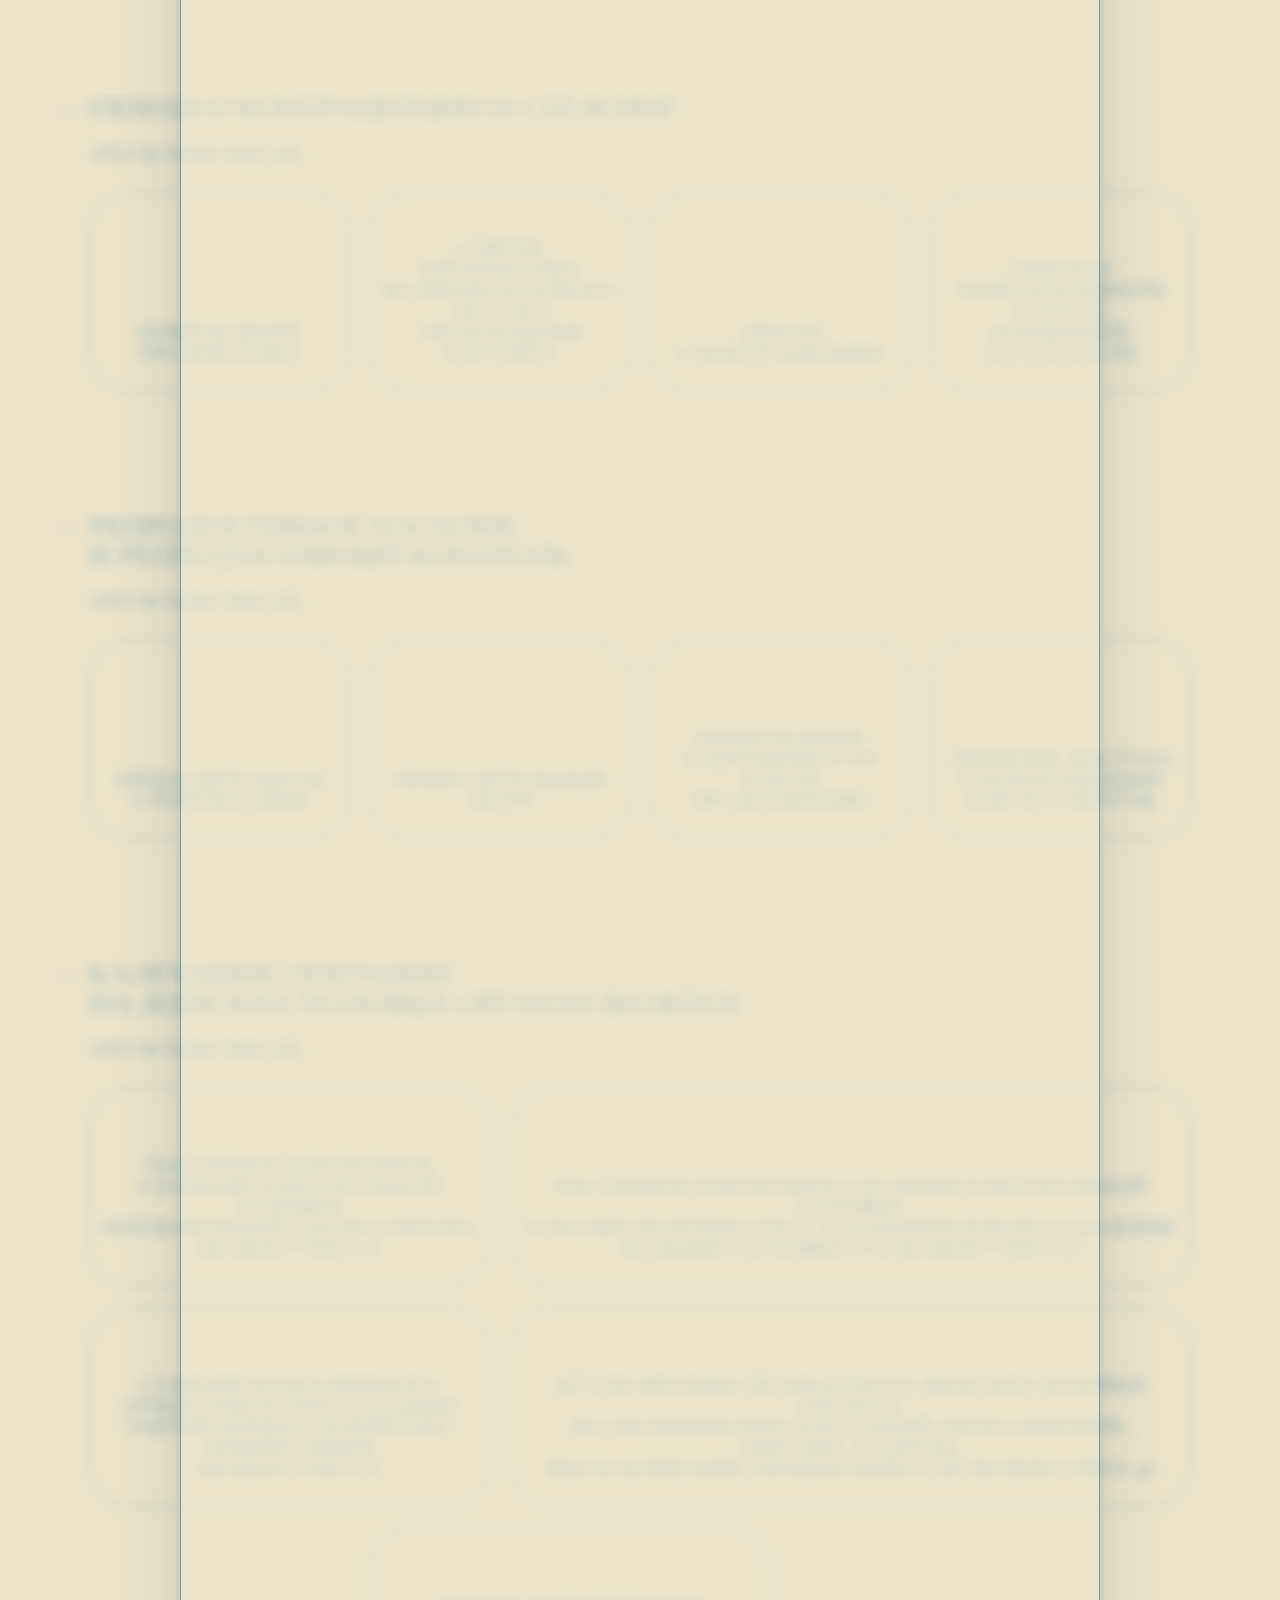
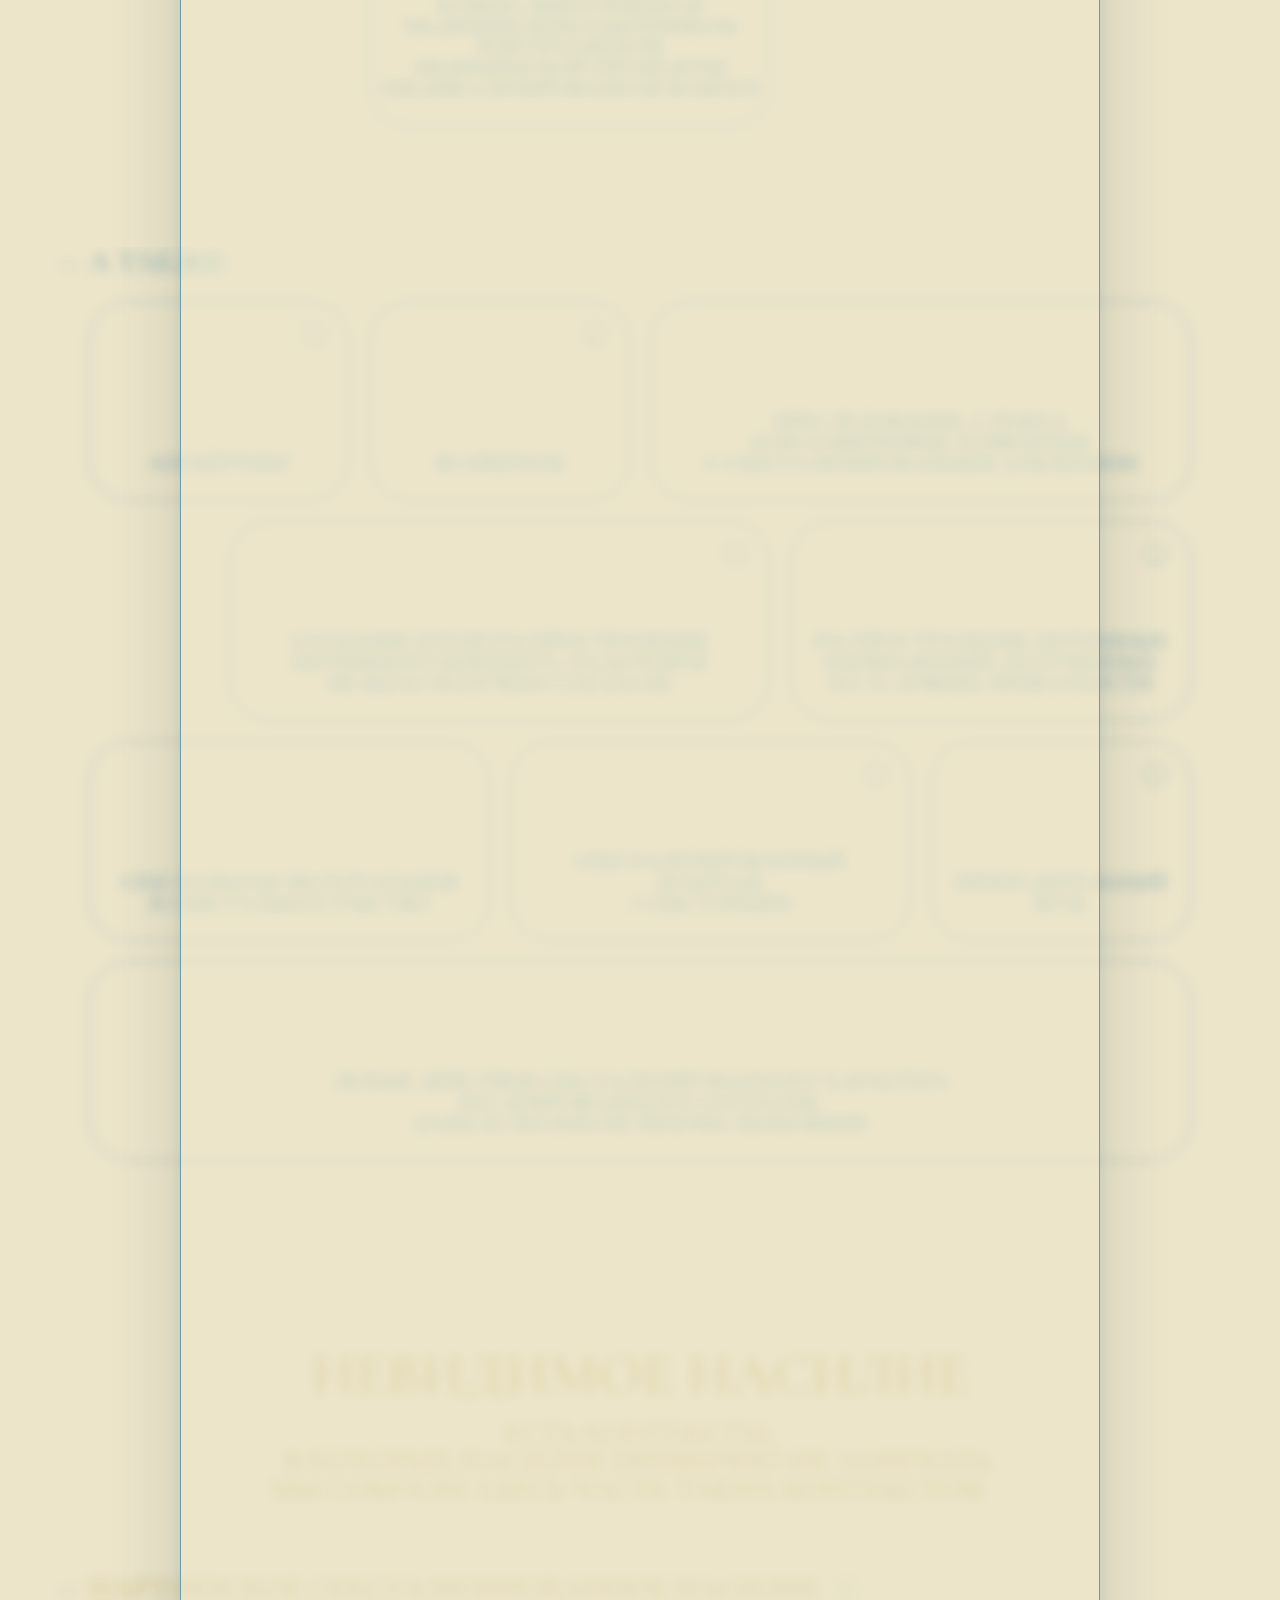
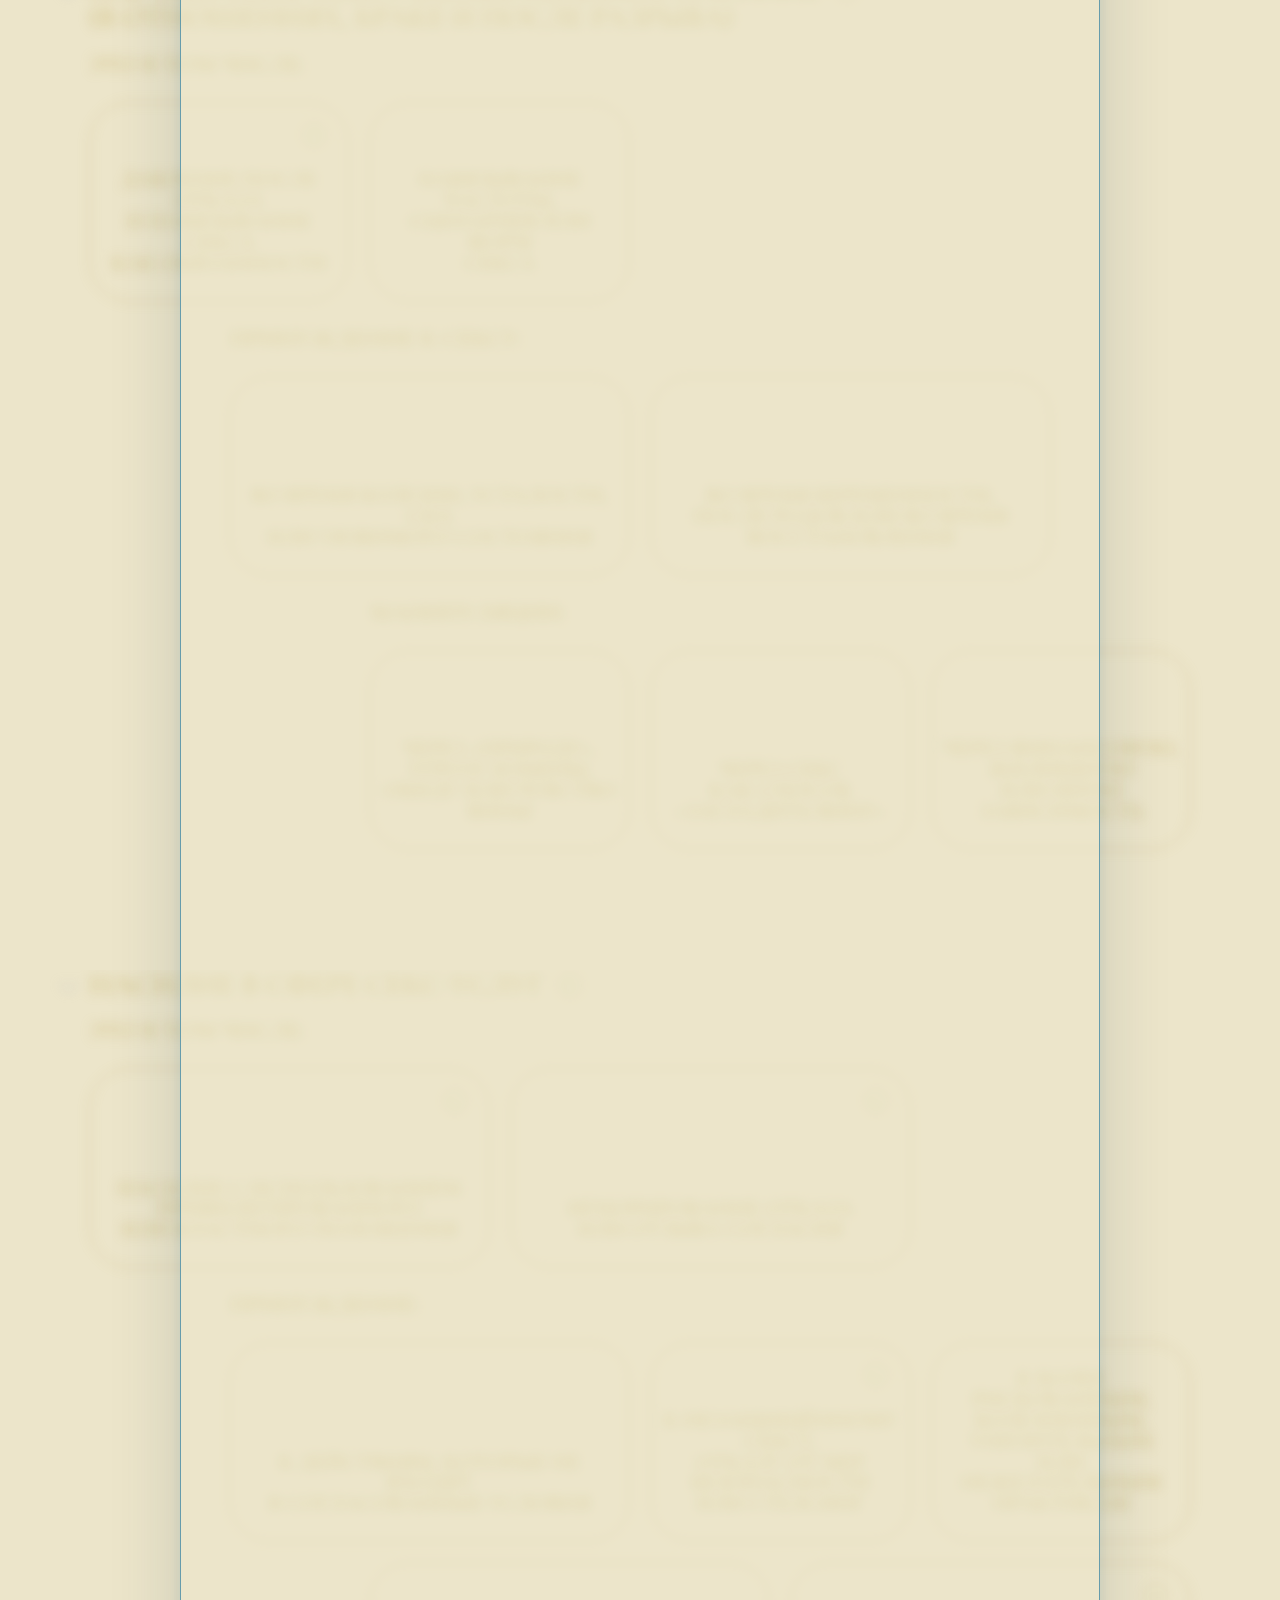
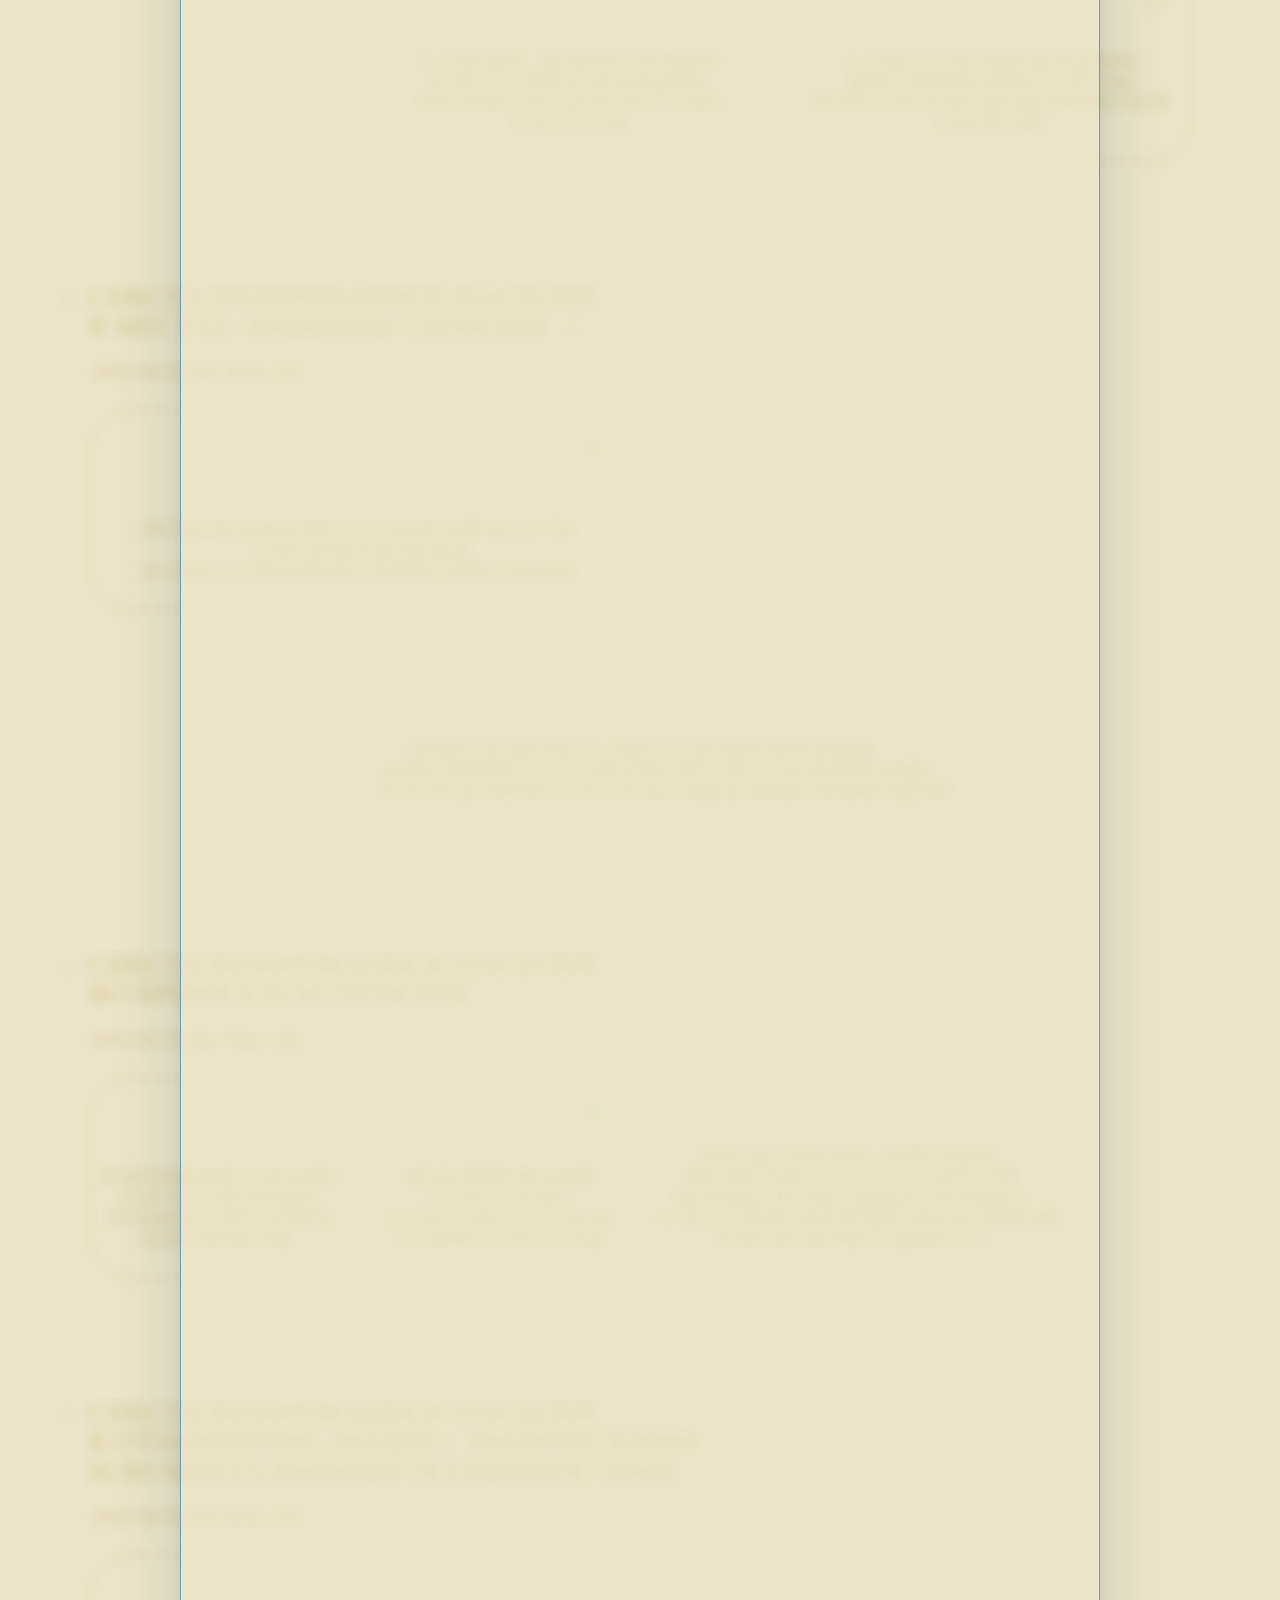
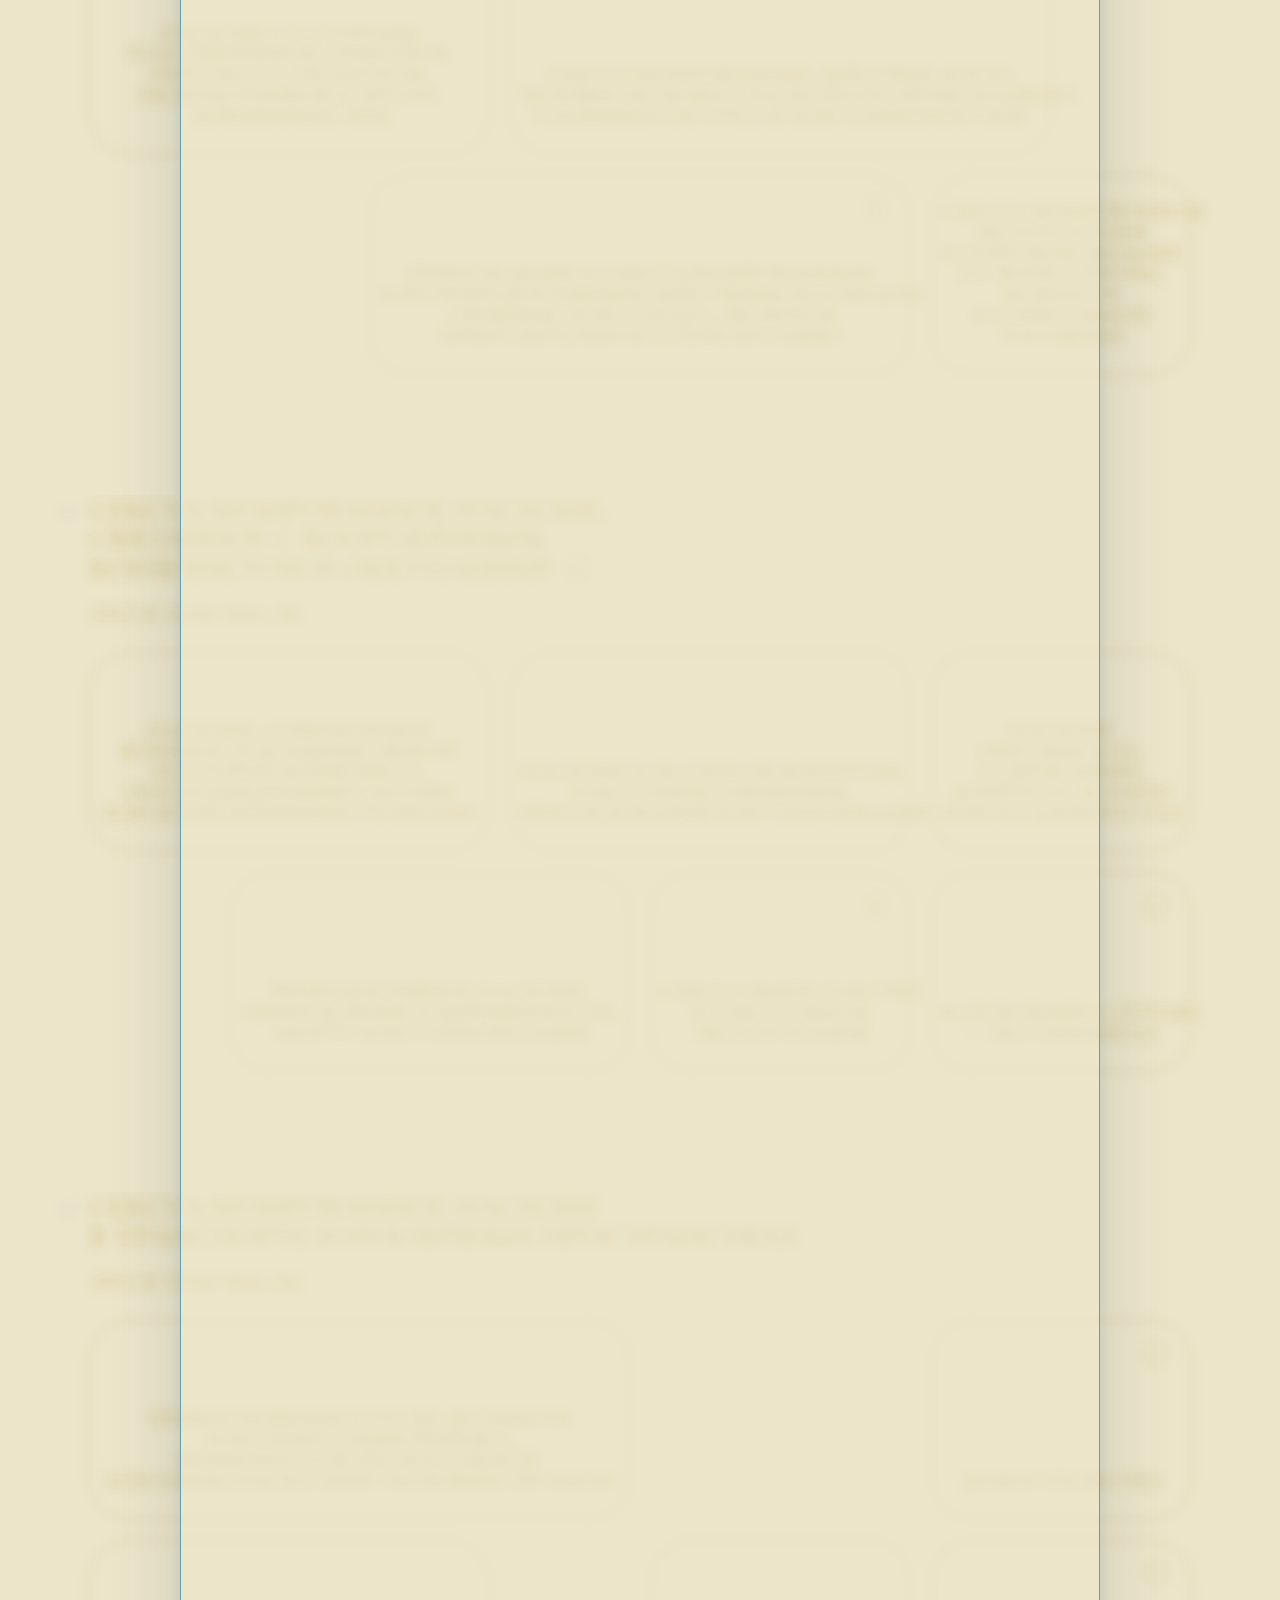
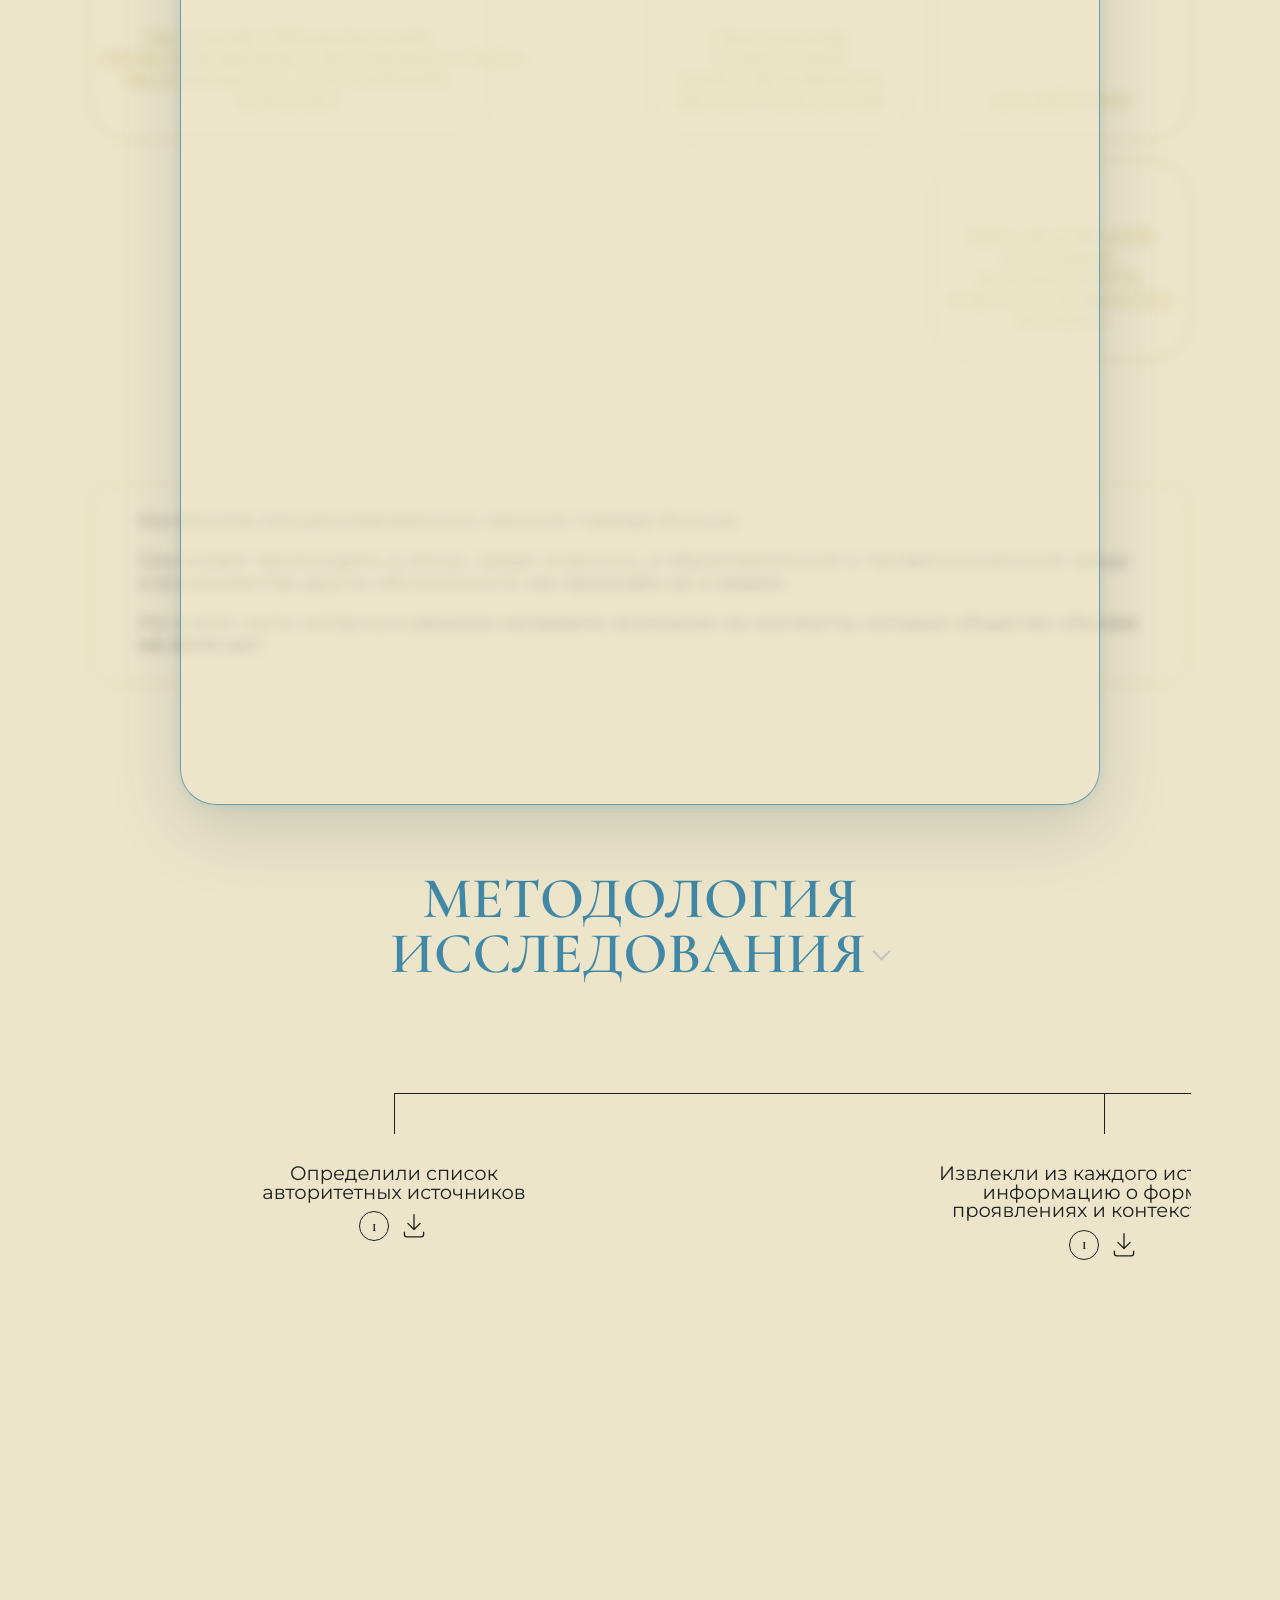
==== commit d50e11d8: "Доработать адаптивные анимации и предупреждение Guide" ====
--- a/guide.html
+++ b/guide.html
@@ -7,6 +7,42 @@
     <title>Сексуализированное насилие</title>
     <script>
       (() => {
+        const root = document.documentElement;
+        const reveal = () => {
+          window.clearTimeout(window.__guideFontFallback);
+          root.classList.remove("guide-fonts-pending");
+          root.classList.add("guide-fonts-ready");
+        };
+
+        if (!("fonts" in document)) {
+          root.classList.add("guide-fonts-ready");
+          return;
+        }
+
+        root.classList.add("guide-fonts-pending");
+        window.__guideFontFallback = window.setTimeout(reveal, 3000);
+        document.addEventListener(
+          "DOMContentLoaded",
+          () => {
+            Promise.all([
+              document.fonts.load('700 1em "Cormorant Garamond Local"'),
+              document.fonts.load('600 1em "Cormorant Unicase Local"'),
+              document.fonts.load('500 1em "Montserrat Local"'),
+              document.fonts.load('300 1em "Montserrat Light Local"'),
+              document.fonts.load('400 1em "Montserrat Regular Local"')
+            ]).then(reveal, reveal);
+          },
+          { once: true }
+        );
+      })();
+    </script>
+    <link rel="preload" href="./fonts/CormorantGaramond-Bold.ttf" as="font" type="font/ttf" crossorigin />
+    <link rel="preload" href="./fonts/CormorantUnicase-SemiBold.ttf" as="font" type="font/ttf" crossorigin />
+    <link rel="preload" href="./fonts/Montserrat-Medium.ttf" as="font" type="font/ttf" crossorigin />
+    <link rel="preload" href="./fonts/Montserrat-Light.ttf" as="font" type="font/ttf" crossorigin />
+    <link rel="preload" href="./fonts/Montserrat-Regular.ttf" as="font" type="font/ttf" crossorigin />
+    <script>
+      (() => {
         const returnFromGuideKey = "darkness-disperses:return-from-guide";
 
         const markReturnFromGuide = () => {
@@ -42,8 +78,8 @@
         window.addEventListener("pagehide", markReturnFromGuide);
       })();
     </script>
-    <link rel="stylesheet" href="./styles.css" />
-    <link rel="stylesheet" href="./footer.css" />
+    <link rel="stylesheet" href="./styles.css?v=20260816-1" />
+    <link rel="stylesheet" href="./footer.css?v=20260816-1" />
   </head>
   <body class="trigger-warning-active">
     <main>
@@ -241,10 +277,18 @@
               >
                 Открыть материалы
               </button>
-              <a class="trigger-warning-button trigger-warning-button-safe" href="./index.html">
+              <button
+                class="trigger-warning-button trigger-warning-button-safe"
+                type="button"
+                data-trigger-keep
+                aria-pressed="false"
+              >
                 Не открывать материалы
-              </a>
-            </div>
+              </button>
+            </div>
+            <p class="trigger-warning-feedback" data-trigger-feedback role="status" hidden>
+              Материалы остаются скрытыми. Решение можно изменить в любой момент — кнопка «Открыть материалы» останется здесь. Можно также <a href="./index.html">вернуться на главную</a>.
+            </p>
           </div>
         </div>
       </section>
@@ -1052,7 +1096,14 @@
         </div>
       </section>
 
-      <section class="invisible-section" id="contexts" aria-labelledby="invisible-title">
+      <section
+        class="invisible-section"
+        id="contexts"
+        data-trigger-protected
+        inert
+        aria-hidden="true"
+        aria-labelledby="invisible-title"
+      >
         <div class="invisible-frame">
           <h2 class="forms-title" id="invisible-title">НЕВИДИМОЕ НАСИЛИЕ</h2>
           <p class="forms-subtitle">
@@ -1714,7 +1765,15 @@
         </div>
       </section>
 
-      <section class="contexts-summary-section" id="contexts-summary-section-panel" data-collapse-member="invisible" aria-labelledby="contexts-summary-title">
+      <section
+        class="contexts-summary-section"
+        id="contexts-summary-section-panel"
+        data-collapse-member="invisible"
+        data-trigger-protected
+        inert
+        aria-hidden="true"
+        aria-labelledby="contexts-summary-title"
+      >
         <div class="contexts-summary-frame">
           <div class="contexts-summary-card">
             <h2 class="contexts-summary-title" id="contexts-summary-title">
@@ -2179,6 +2238,6 @@
         </p>
       </article>
     </dialog>
-    <script src="./script.js"></script>
+    <script src="./script.js?v=20260816-1"></script>
   </body>
 </html>
--- a/styles.css
+++ b/styles.css
@@ -3,7 +3,7 @@
   src: url("./fonts/CormorantGaramond-Bold.ttf") format("truetype");
   font-weight: 700;
   font-style: normal;
-  font-display: swap;
+  font-display: block;
 }
 
 @font-face {
@@ -11,7 +11,7 @@
   src: url("./fonts/CormorantUnicase-SemiBold.ttf") format("truetype");
   font-weight: 600;
   font-style: normal;
-  font-display: swap;
+  font-display: block;
 }
 
 @font-face {
@@ -19,7 +19,7 @@
   src: url("./fonts/Montserrat-Medium.ttf") format("truetype");
   font-weight: 500;
   font-style: normal;
-  font-display: swap;
+  font-display: block;
 }
 
 @font-face {
@@ -27,7 +27,7 @@
   src: url("./fonts/Montserrat-Light.ttf") format("truetype");
   font-weight: 300;
   font-style: normal;
-  font-display: swap;
+  font-display: block;
 }
 
 @font-face {
@@ -35,7 +35,7 @@
   src: url("./fonts/Montserrat-Regular.ttf") format("truetype");
   font-weight: 400;
   font-style: normal;
-  font-display: swap;
+  font-display: block;
 }
 
 :root {
@@ -111,17 +111,25 @@
   text-rendering: geometricPrecision;
 }
 
+html.guide-fonts-pending body {
+  visibility: hidden;
+}
+
 main {
   min-height: 100vh;
 }
 
 .trigger-warning {
+  --trigger-warning-height: 720px;
+
   position: relative;
   z-index: 40;
   width: 100%;
   height: 0;
   color: var(--section-blue);
+  opacity: 1;
   pointer-events: none;
+  transition: opacity 760ms cubic-bezier(0.22, 0.7, 0.2, 1);
 }
 
 .trigger-warning[hidden] {
@@ -129,7 +137,10 @@
 }
 
 .trigger-warning-frame {
+  display: flex;
   width: 1440px;
+  height: var(--trigger-warning-height);
+  align-items: stretch;
   margin: 0 auto;
   padding: 70px var(--page-gutter) 0;
 }
@@ -140,11 +151,10 @@
   padding: 42px 48px 44px;
   border: 1px solid rgba(64, 136, 165, 0.78);
   border-radius: 36px;
-  background: rgba(236, 229, 202, 0.94);
+  background: rgba(236, 229, 202, 0.48);
   box-shadow:
     0 24px 70px rgba(46, 73, 83, 0.18),
     0 2px 12px rgba(64, 136, 165, 0.12);
-  backdrop-filter: blur(18px) saturate(0.78);
   pointer-events: auto;
 }
 
@@ -154,11 +164,12 @@
 }
 
 .trigger-warning-title {
-  font-family: var(--font-unicase);
+  font-family: var(--font-main);
   font-size: 42px;
-  font-weight: 600;
+  font-weight: 700;
   line-height: 0.98;
   text-align: center;
+  text-transform: uppercase;
 }
 
 .trigger-warning-copy {
@@ -232,22 +243,86 @@
   outline-offset: 4px;
 }
 
+.trigger-warning-feedback {
+  max-width: 680px;
+  margin: 24px auto 0;
+  color: #355d6c;
+  font-family: var(--font-montserrat-regular);
+  font-size: 15px;
+  font-weight: 400;
+  line-height: 1.5;
+  text-align: center;
+}
+
+.trigger-warning-feedback[hidden] {
+  display: none;
+}
+
+.trigger-warning-feedback:not([hidden]) {
+  animation: trigger-warning-feedback-reveal 520ms cubic-bezier(0.22, 0.72, 0.2, 1) both;
+}
+
+.trigger-warning-feedback a {
+  color: inherit;
+  font-weight: 500;
+  text-underline-offset: 3px;
+}
+
+.trigger-warning-button-safe[aria-pressed="true"] {
+  border-color: #526f79;
+  background: #526f79;
+  box-shadow: 0 5px 14px rgba(47, 78, 88, 0.16);
+  transform: none;
+}
+
 .trigger-warning-active [data-trigger-protected] {
   overflow: clip;
   pointer-events: none;
   user-select: none;
 }
 
-.trigger-warning-active [data-trigger-protected] .collapse-heading,
-.trigger-warning-active [data-trigger-protected] .collapsible-section-content {
-  filter: blur(10px);
-  opacity: 0.34;
+.trigger-warning-active [data-trigger-protected] > * {
+  filter: blur(6px);
+  opacity: 0.52;
+  transition:
+    filter 940ms cubic-bezier(0.2, 0.7, 0.2, 1),
+    opacity 940ms cubic-bezier(0.2, 0.7, 0.2, 1);
 }
 
 .trigger-warning-active [data-trigger-control] {
-  filter: blur(5px);
-  opacity: 0.38;
+  filter: blur(3px);
+  opacity: 0.52;
   pointer-events: none;
+  transition:
+    filter 940ms cubic-bezier(0.2, 0.7, 0.2, 1),
+    opacity 940ms cubic-bezier(0.2, 0.7, 0.2, 1);
+}
+
+.trigger-warning-releasing .trigger-warning {
+  opacity: 0;
+  pointer-events: none;
+}
+
+.trigger-warning-releasing .trigger-warning-panel {
+  pointer-events: none;
+}
+
+.trigger-warning-active.trigger-warning-releasing [data-trigger-protected] > *,
+.trigger-warning-active.trigger-warning-releasing [data-trigger-control] {
+  filter: blur(0);
+  opacity: 1;
+}
+
+@keyframes trigger-warning-feedback-reveal {
+  from {
+    opacity: 0;
+    transform: translateY(-5px);
+  }
+
+  to {
+    opacity: 1;
+    transform: translateY(0);
+  }
 }
 
 .guide-back-link {
@@ -2462,6 +2537,16 @@
   animation-delay: calc(240ms + var(--svetik-letter-delay, 0ms));
 }
 
+html.guide-fonts-pending .svetik-card,
+html.guide-fonts-pending .svetik-patronus,
+html.guide-fonts-pending .svetik-note,
+html.guide-fonts-pending .svetik-text-char,
+html.guide-fonts-pending .svetik-intro,
+html.guide-fonts-pending .svetik-message,
+html.guide-fonts-pending .svetik-support {
+  animation-play-state: paused !important;
+}
+
 @keyframes svetik-card-reveal {
   0% {
     opacity: 0;
@@ -2497,6 +2582,20 @@
 @keyframes svetik-letter-reveal {
   100% {
     opacity: 1;
+  }
+}
+
+@keyframes svetik-copy-block-reveal {
+  from {
+    opacity: 0;
+    transform: translateY(7px);
+    filter: blur(1.5px);
+  }
+
+  to {
+    opacity: 1;
+    transform: translateY(0);
+    filter: blur(0);
   }
 }
 
@@ -2549,6 +2648,14 @@
     opacity: 1;
     transform: none;
     filter: none;
+    animation: none;
+    transition: none;
+  }
+
+  .trigger-warning,
+  .trigger-warning-active [data-trigger-protected] > *,
+  .trigger-warning-active [data-trigger-control],
+  .trigger-warning-feedback:not([hidden]) {
     animation: none;
     transition: none;
   }
@@ -3035,6 +3142,25 @@
     width: min(575px, 100%);
   }
 
+  .svetik-card.is-compact-copy-reveal .svetik-intro,
+  .svetik-card.is-compact-copy-reveal .svetik-message,
+  .svetik-card.is-compact-copy-reveal .svetik-support {
+    opacity: 0;
+    animation: svetik-copy-block-reveal 660ms cubic-bezier(0.22, 0.76, 0.2, 1) both;
+  }
+
+  .svetik-card.is-compact-copy-reveal .svetik-intro {
+    animation-delay: 260ms;
+  }
+
+  .svetik-card.is-compact-copy-reveal .svetik-message {
+    animation-delay: 430ms;
+  }
+
+  .svetik-card.is-compact-copy-reveal .svetik-support {
+    animation-delay: 600ms;
+  }
+
   .svetik-intro br,
   .svetik-message br,
   .svetik-support br {
@@ -3290,9 +3416,44 @@
   .detention-title-tooltip .info-tooltip-trigger,
   .conflict-title-tooltip .info-tooltip-trigger,
   .rape-title-tooltip .info-tooltip-trigger {
-    width: 24px;
-    height: 24px;
-    font-size: 14px;
+    width: 32px;
+    height: 32px;
+    font-size: 0;
+  }
+
+  .info-tooltip-trigger,
+  .methodology-tooltip-row .info-tooltip-trigger {
+    position: relative;
+    width: 32px;
+    height: 32px;
+    flex: 0 0 32px;
+    border: 0;
+    font-size: 0;
+  }
+
+  .info-tooltip-trigger::before,
+  .info-tooltip-trigger::after {
+    position: absolute;
+    top: 50%;
+    left: 50%;
+    transform: translate(-50%, -50%);
+    content: "";
+  }
+
+  .info-tooltip-trigger::before {
+    width: 20px;
+    height: 20px;
+    border: 1px solid currentColor;
+    border-radius: 50%;
+  }
+
+  .info-tooltip-trigger::after {
+    color: currentColor;
+    content: "i";
+    font-family: var(--font-unicase);
+    font-size: 12px;
+    font-weight: 600;
+    line-height: 1;
   }
 
   .contexts-summary-card {
@@ -3419,6 +3580,13 @@
     max-height: calc(100svh - 32px);
     overflow-y: auto;
     overscroll-behavior: contain;
+  }
+
+  .info-tooltip-content,
+  .download-tooltip-content {
+    padding: 14px 16px;
+    font-size: clamp(16px, 2.2vw, 17px);
+    line-height: 1.4;
   }
 
   .info-tooltip.is-open .info-tooltip-content,
@@ -3738,8 +3906,8 @@
   .rape-title-tooltip .info-tooltip-content,
   .methodology-section .info-tooltip-content,
   .methodology-section .download-tooltip-content {
-    width: min(280px, calc(100vw - 48px));
-    max-width: calc(100vw - 48px);
+    width: min(340px, calc(100vw - 32px));
+    max-width: calc(100vw - 32px);
   }
 
   .info-tooltip-content,
--- a/footer.css
+++ b/footer.css
@@ -3,7 +3,7 @@
   src: url("./fonts/Montserrat-Regular.ttf") format("truetype");
   font-weight: 400;
   font-style: normal;
-  font-display: swap;
+  font-display: block;
 }
 
 @font-face {
@@ -11,7 +11,7 @@
   src: url("./fonts/Montserrat-Medium.ttf") format("truetype");
   font-weight: 500;
   font-style: normal;
-  font-display: swap;
+  font-display: block;
 }
 
 .site-footer {
@@ -179,9 +179,21 @@
 }
 
 .legal-dialog .legal-document {
+  --legal-dialog-padding-top: 44px;
+
   max-height: calc(100dvh - 34px);
   padding: 44px 52px 48px;
   overflow-y: auto;
+}
+
+.legal-dialog .legal-document > form:first-child {
+  position: sticky;
+  top: 0;
+  z-index: 2;
+  width: 100%;
+  height: 0;
+  margin: 0;
+  transform: translateY(calc(-1 * var(--legal-dialog-padding-top)));
 }
 
 .legal-document h1,
@@ -229,7 +241,7 @@
 
 .legal-dialog-close {
   position: absolute;
-  z-index: 1;
+  z-index: 2;
   top: 16px;
   right: 18px;
   display: grid;
@@ -305,6 +317,8 @@
   }
 
   .legal-dialog .legal-document {
+    --legal-dialog-padding-top: 48px;
+
     max-height: calc(100dvh - 22px);
     padding: 48px 24px 32px;
   }
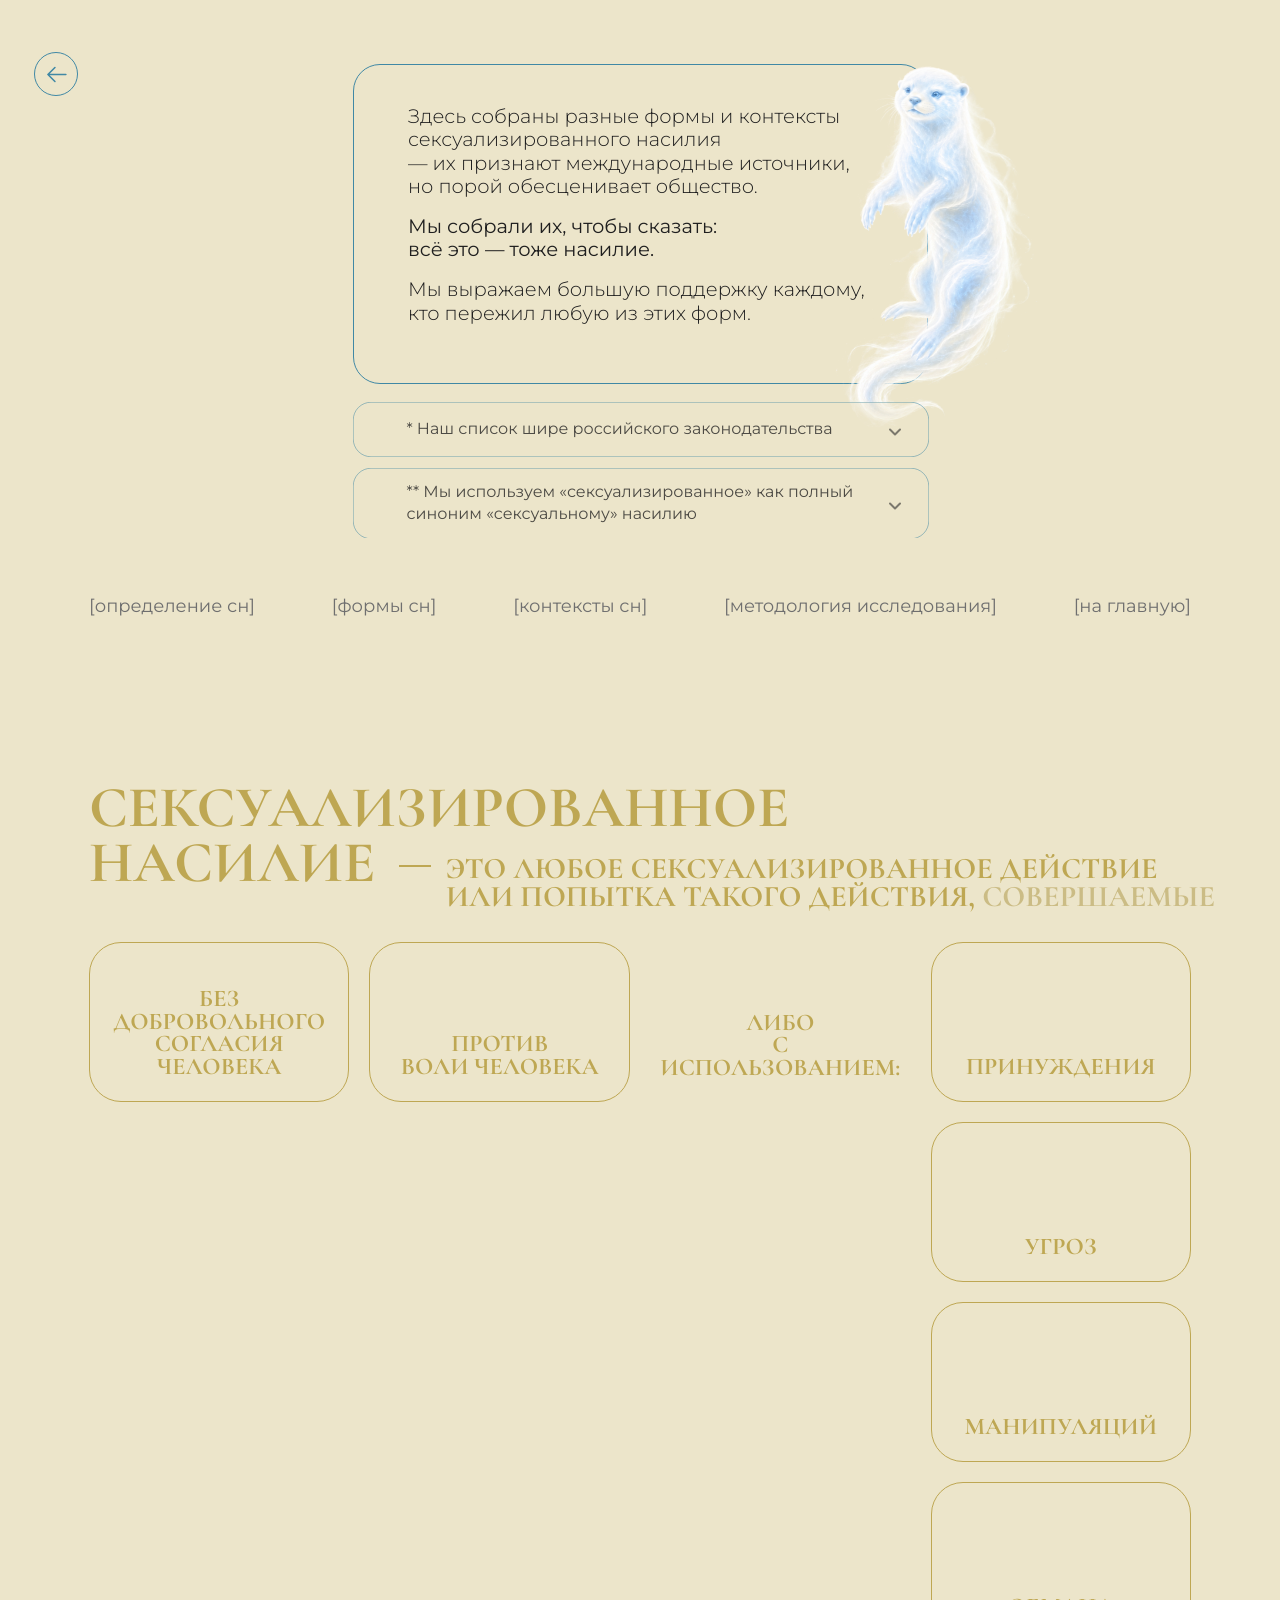
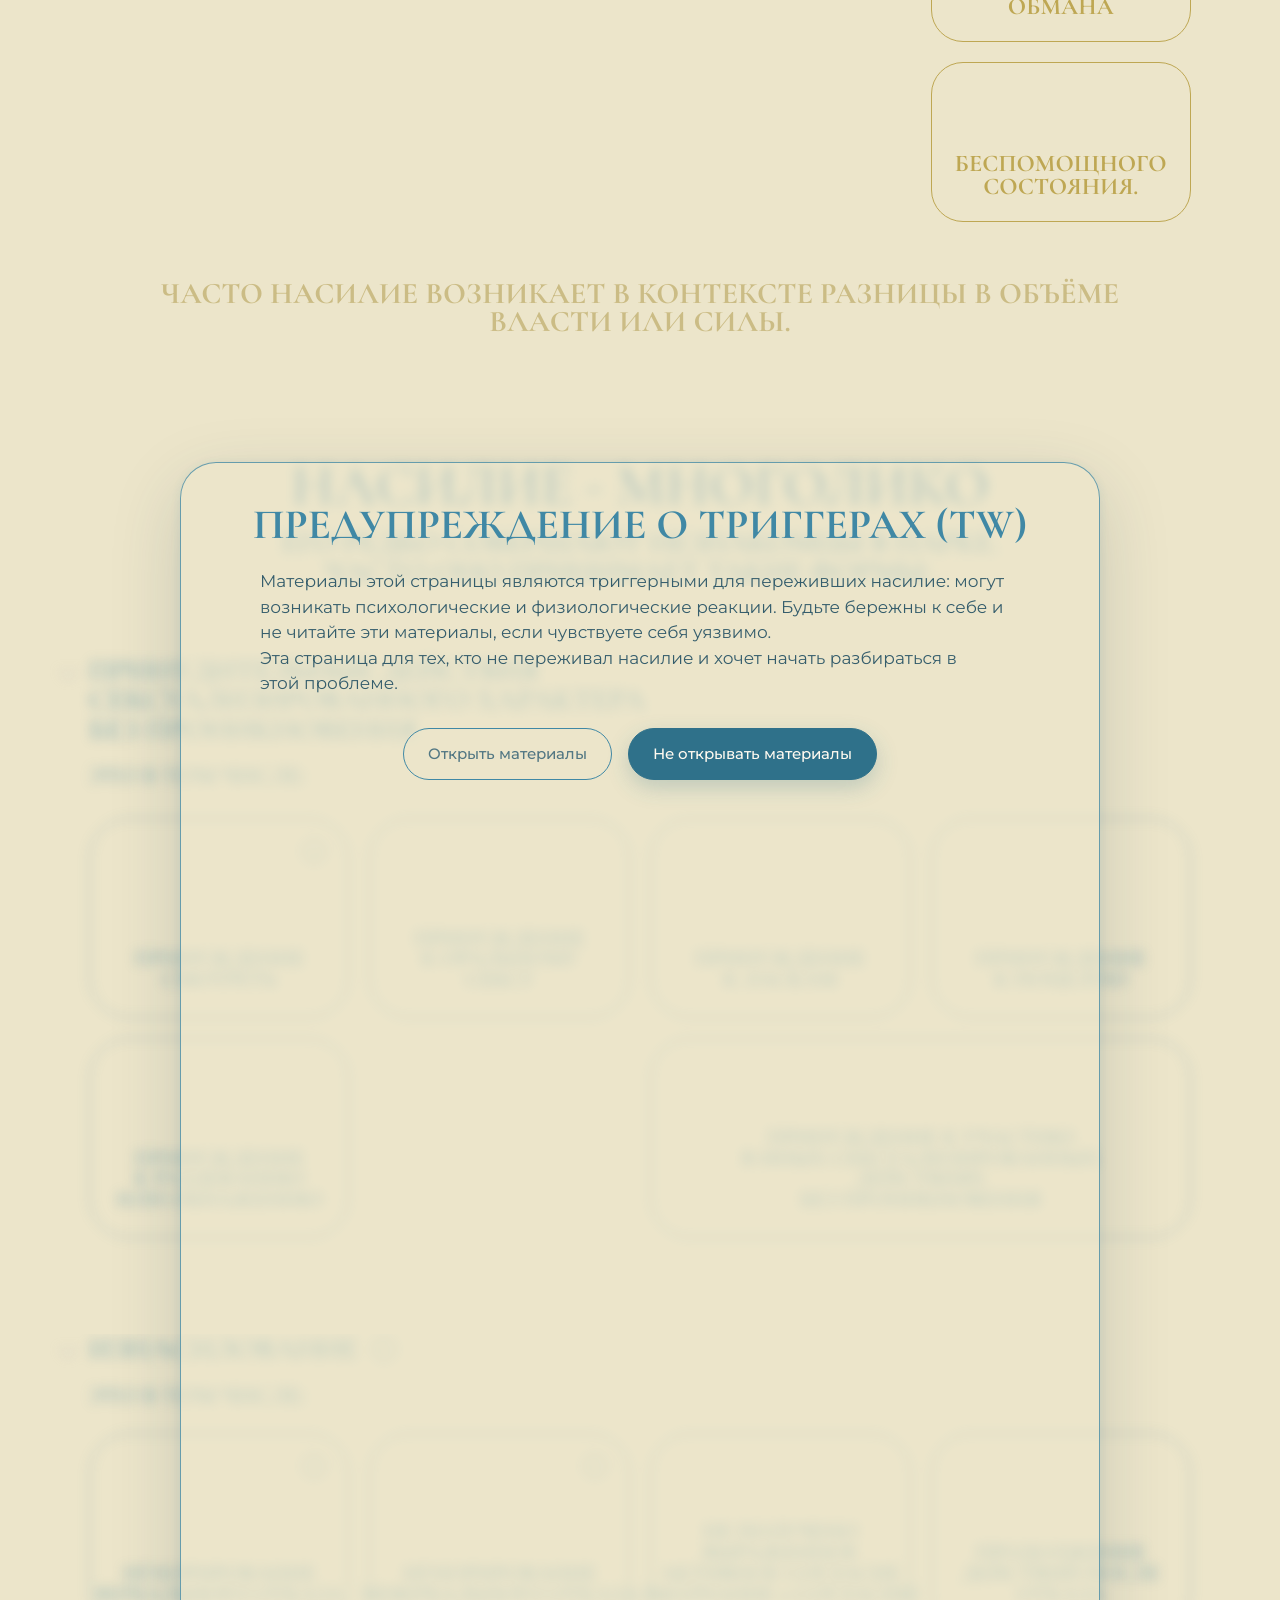
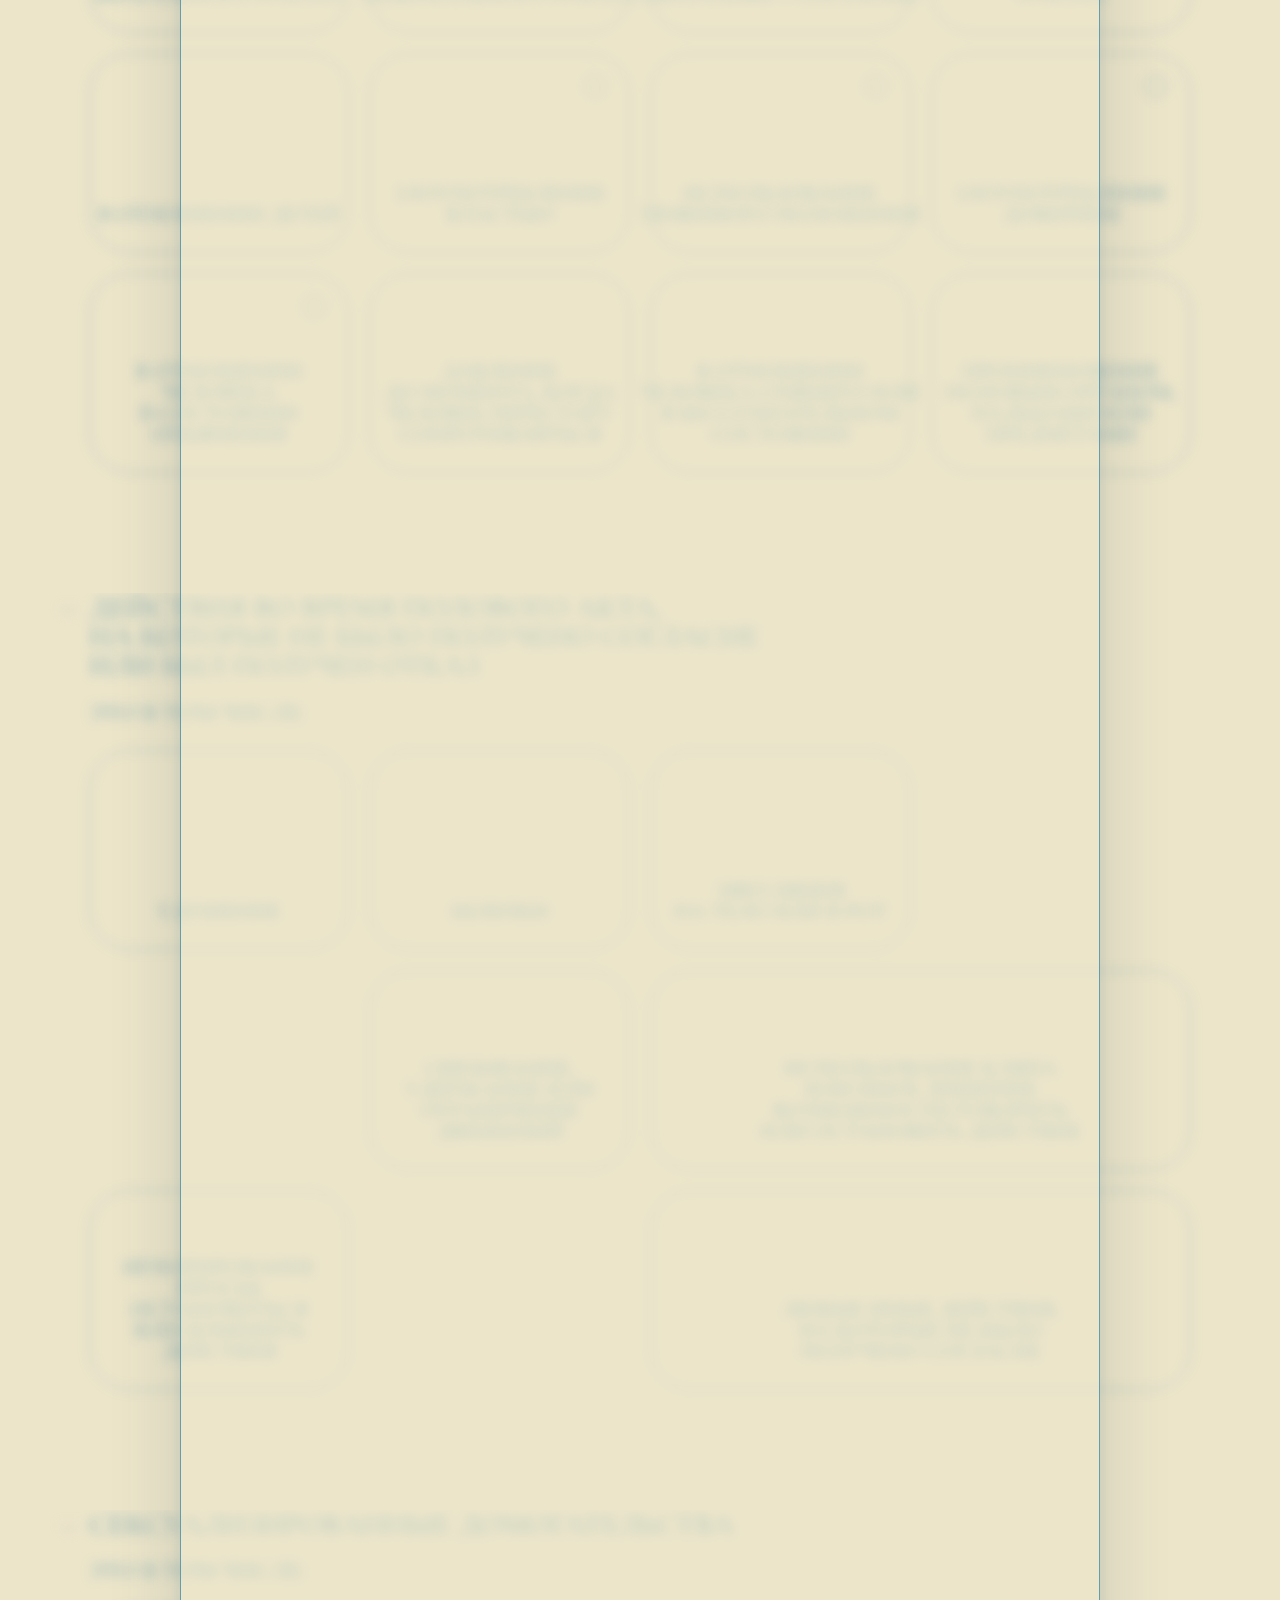
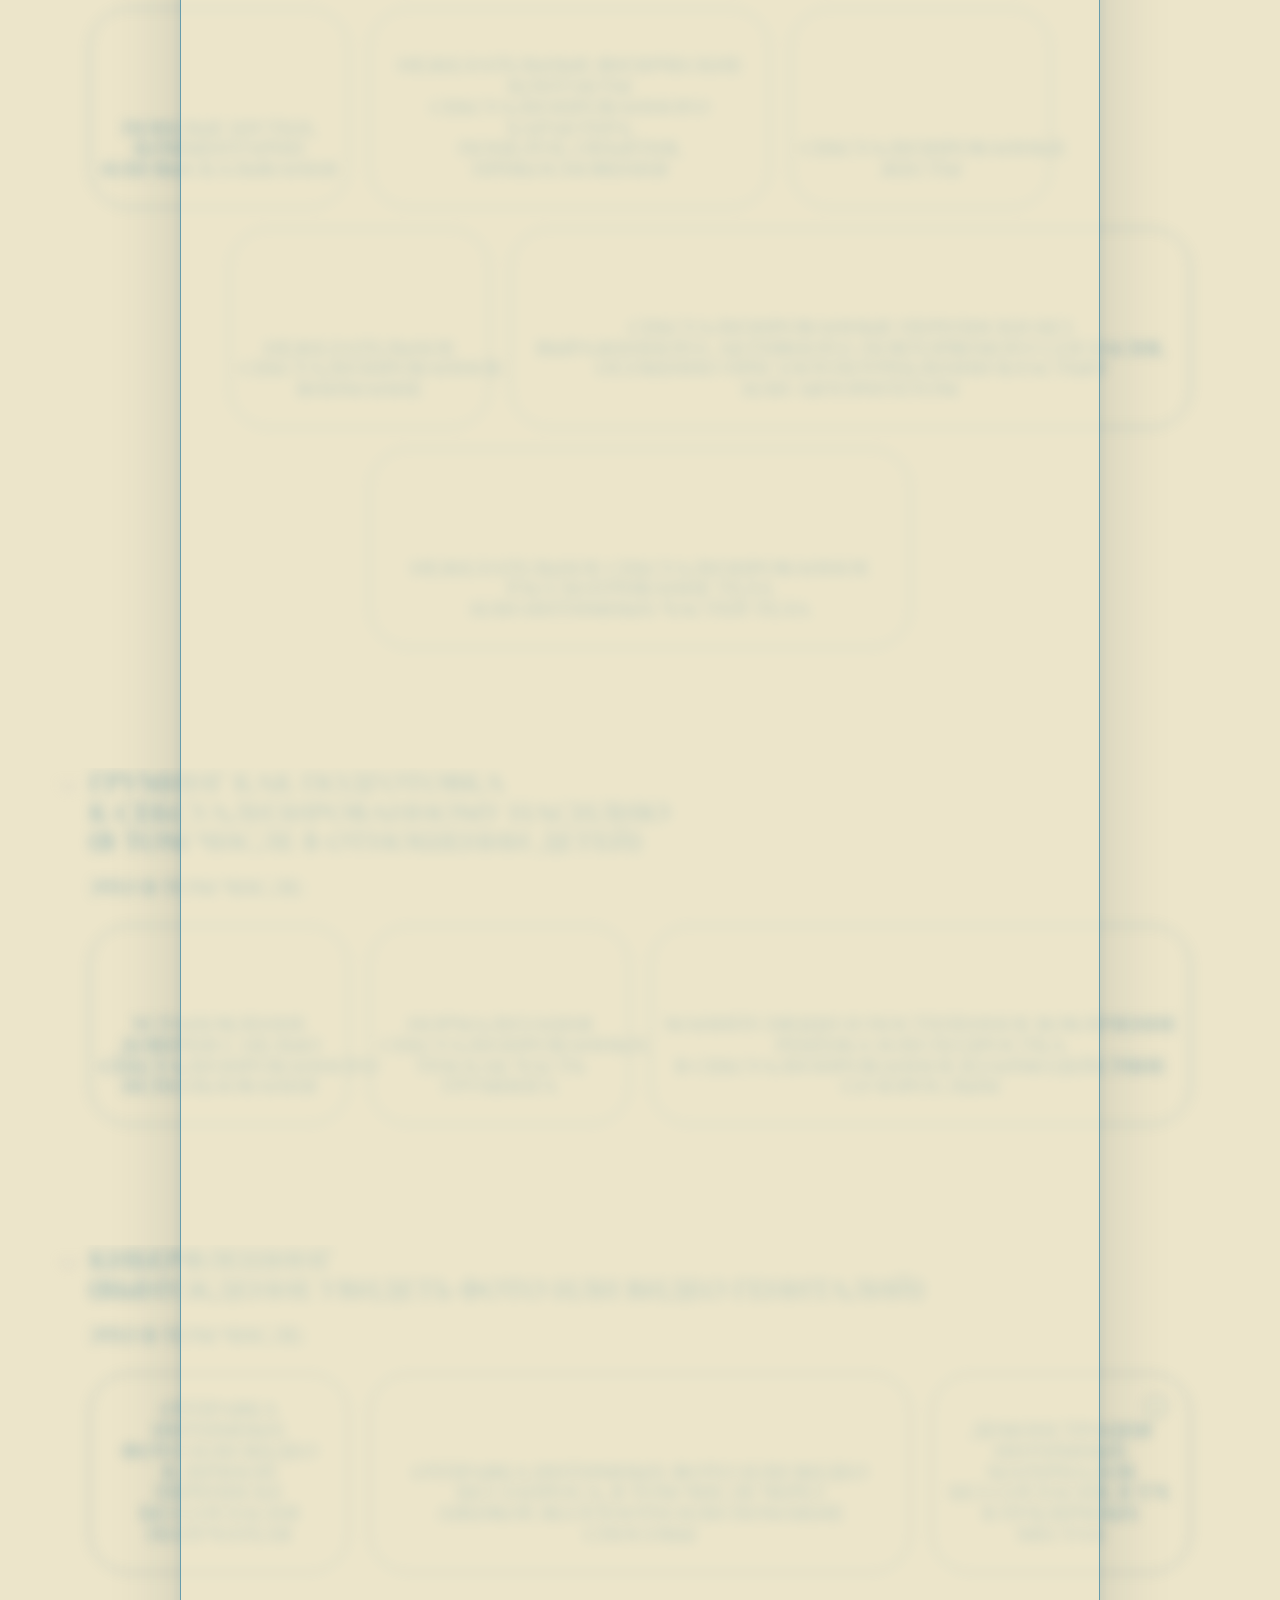
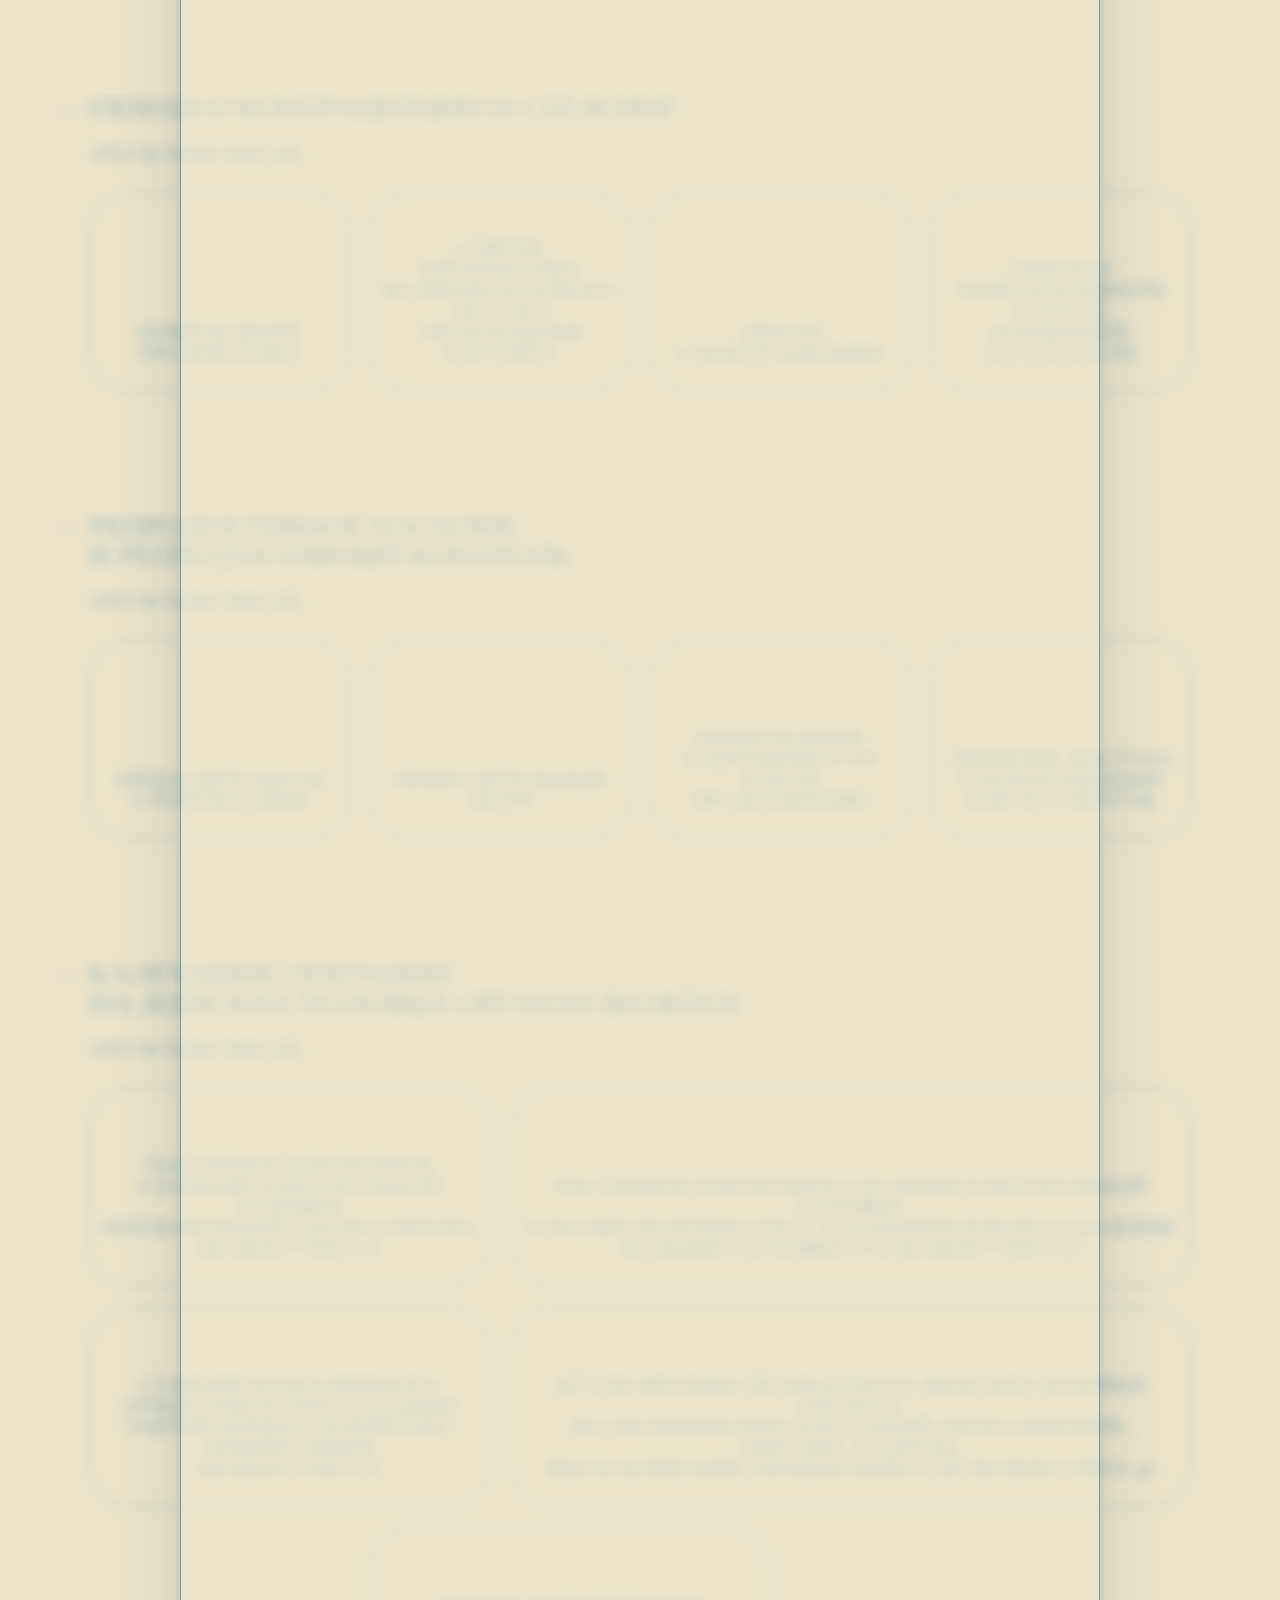
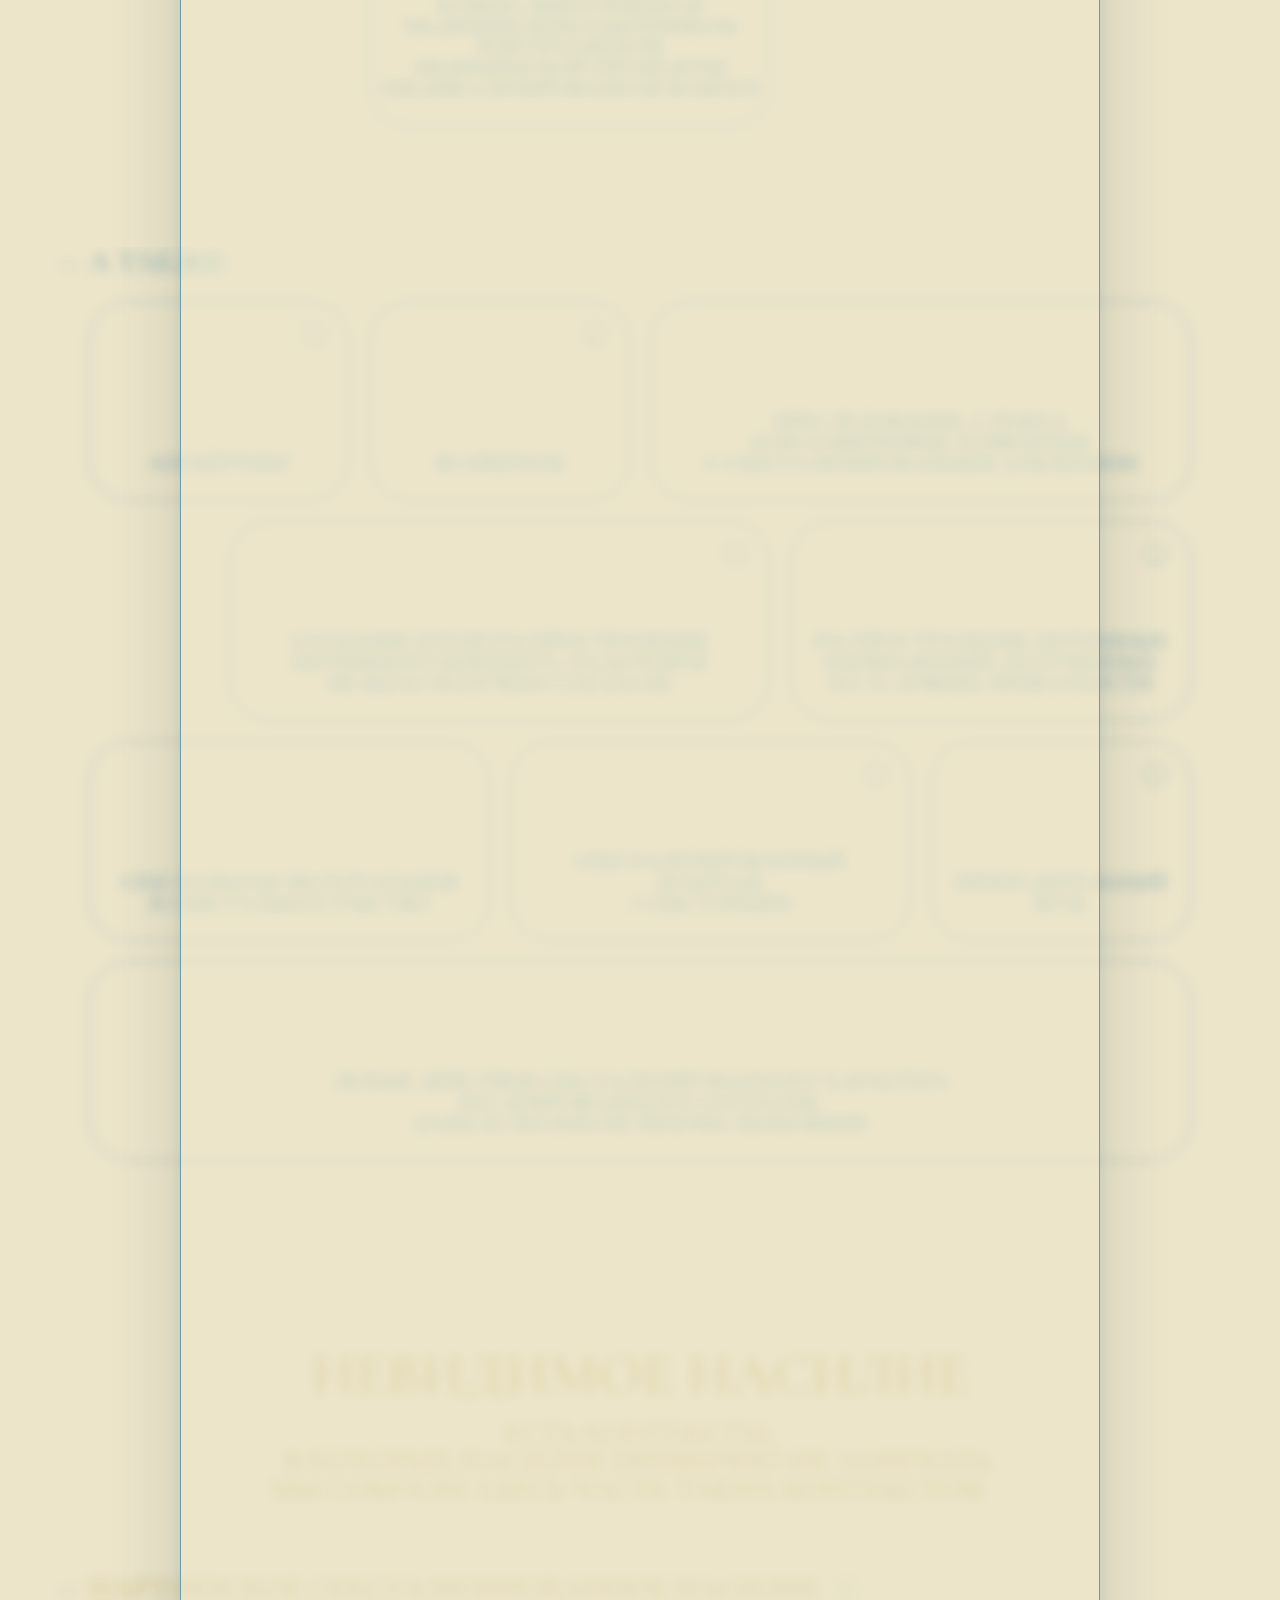
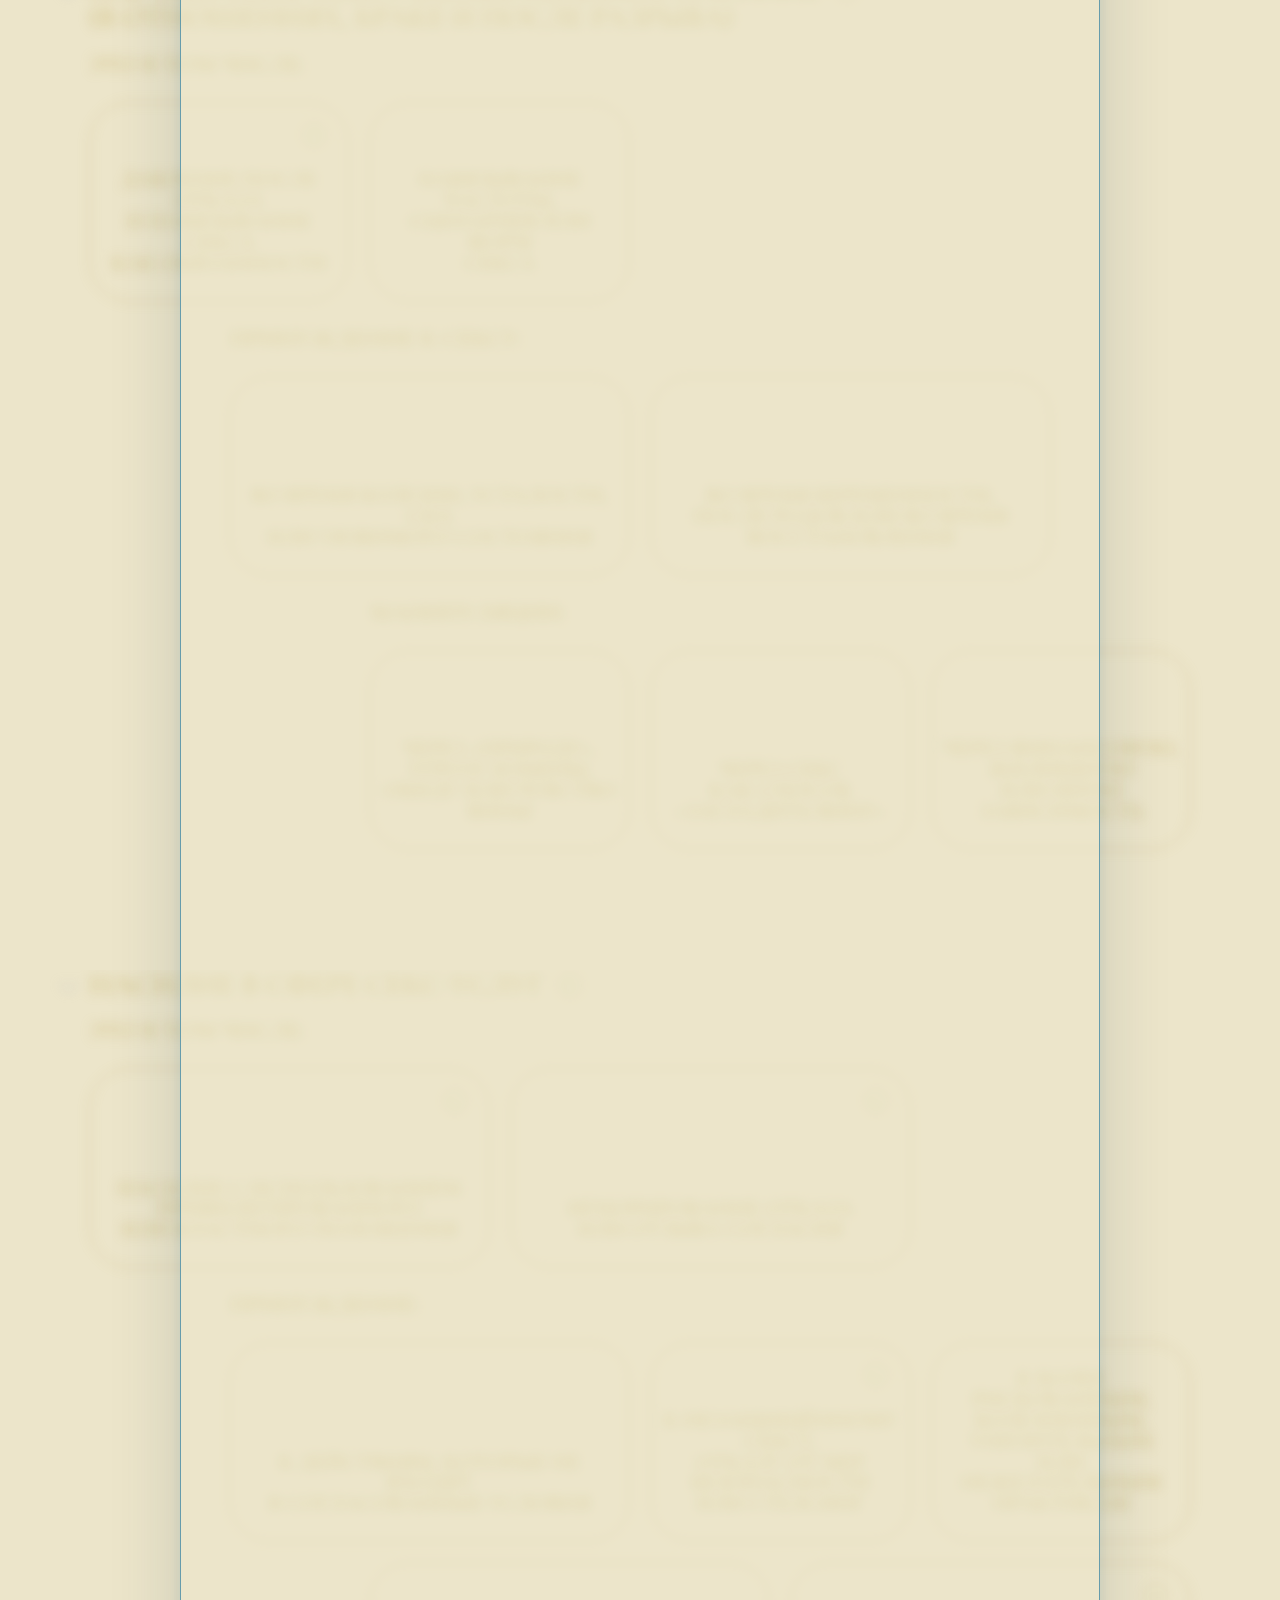
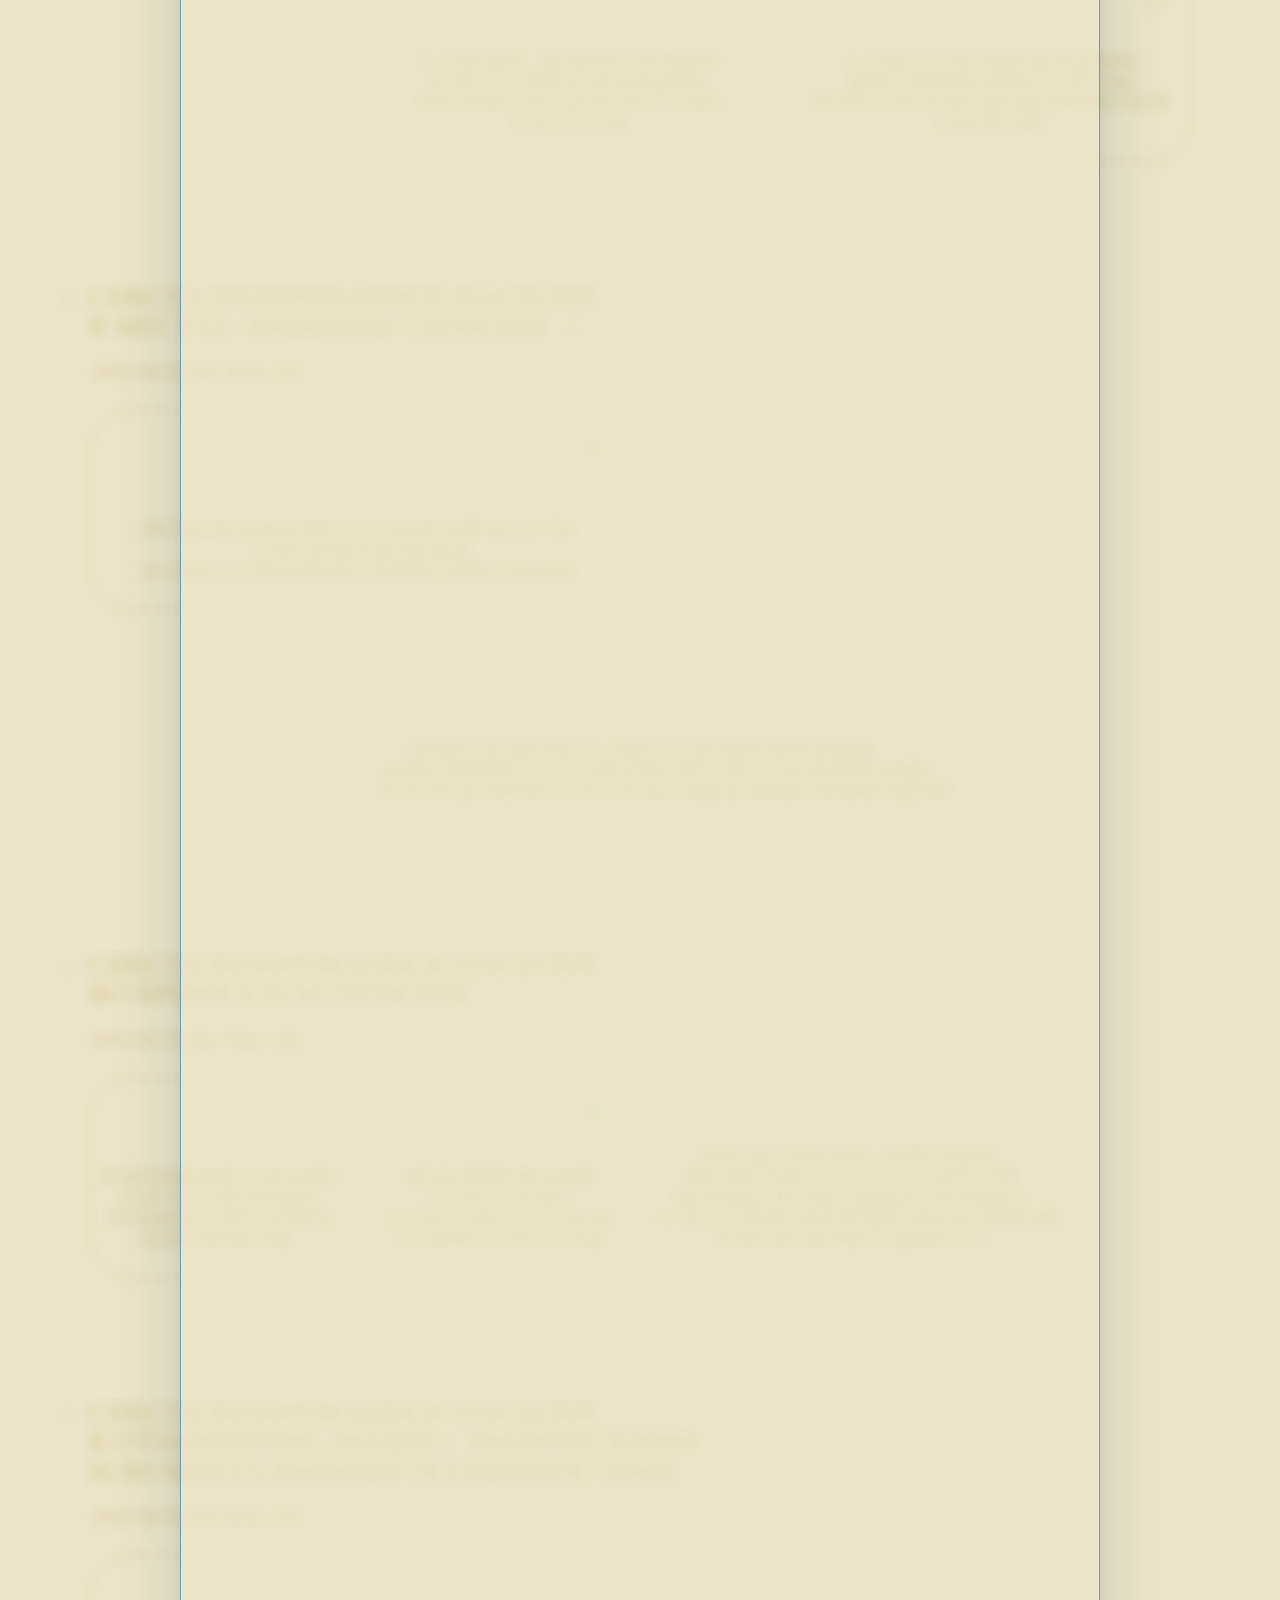
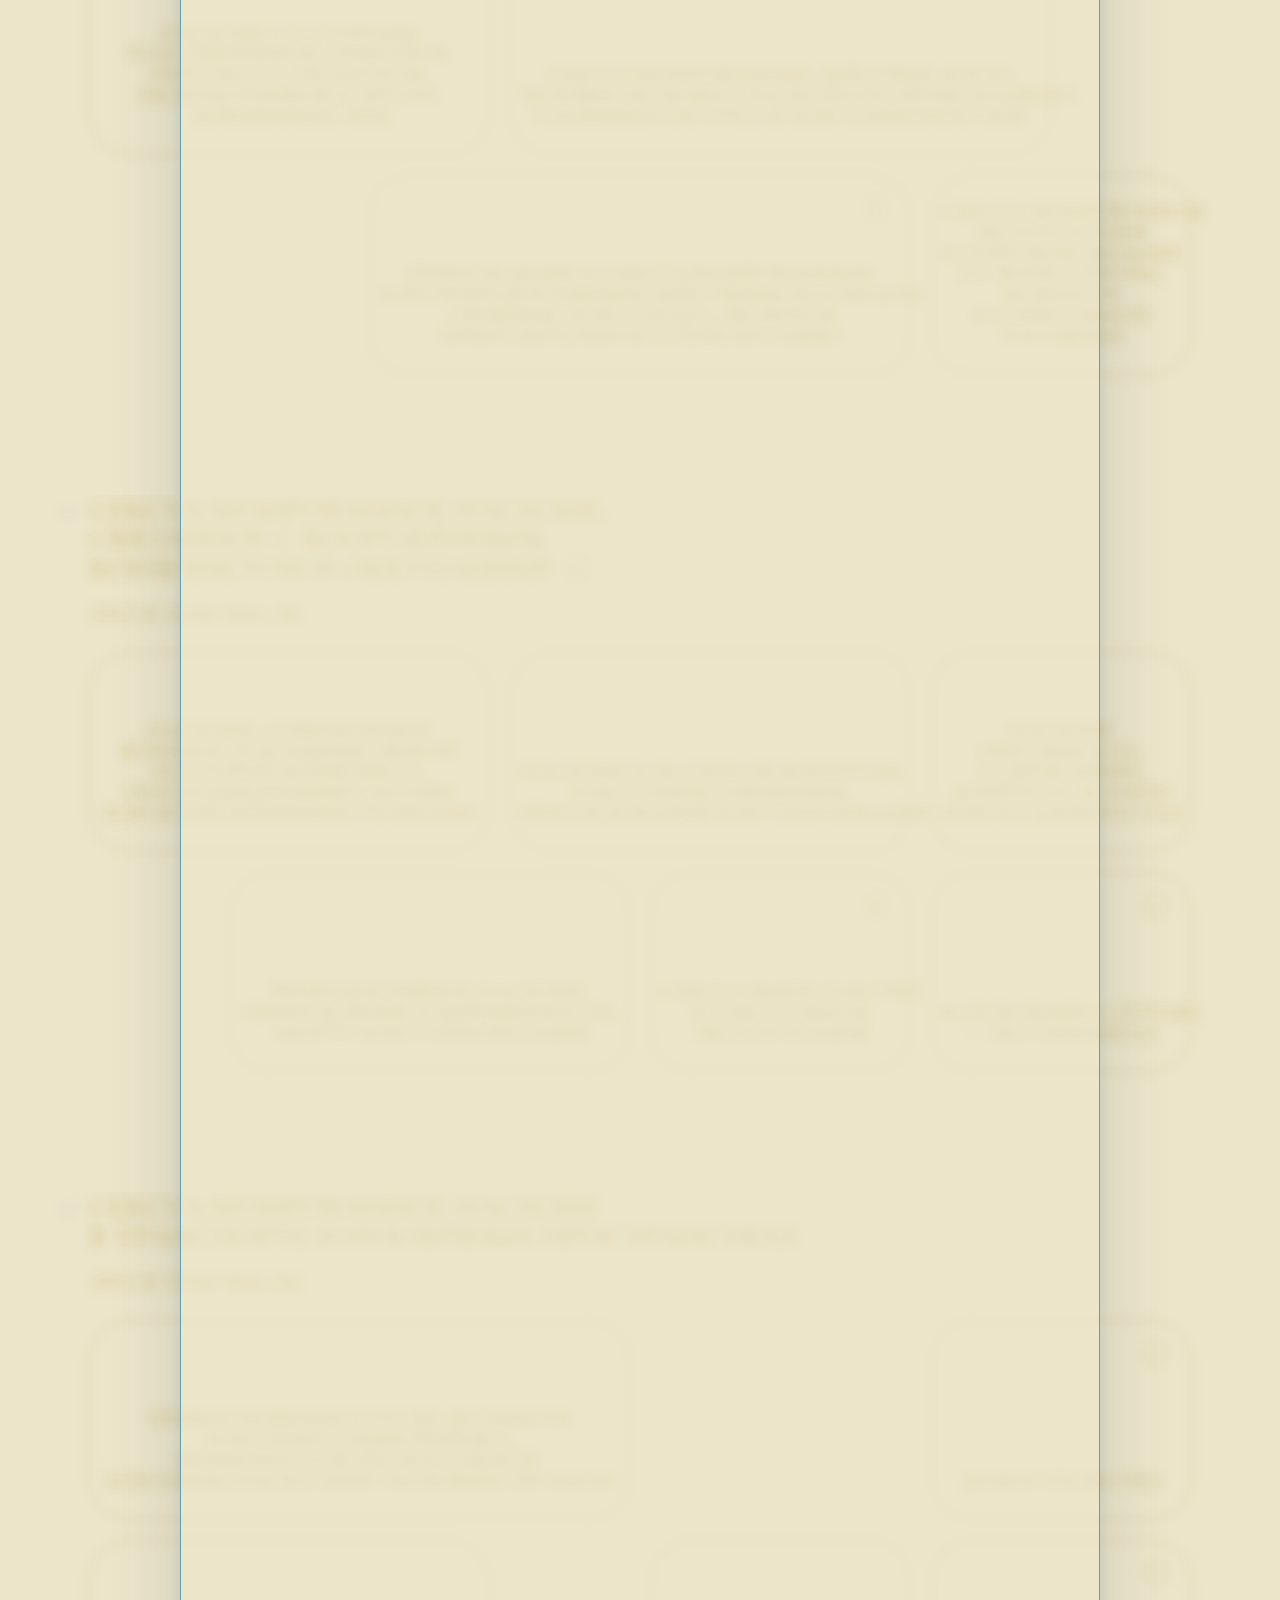
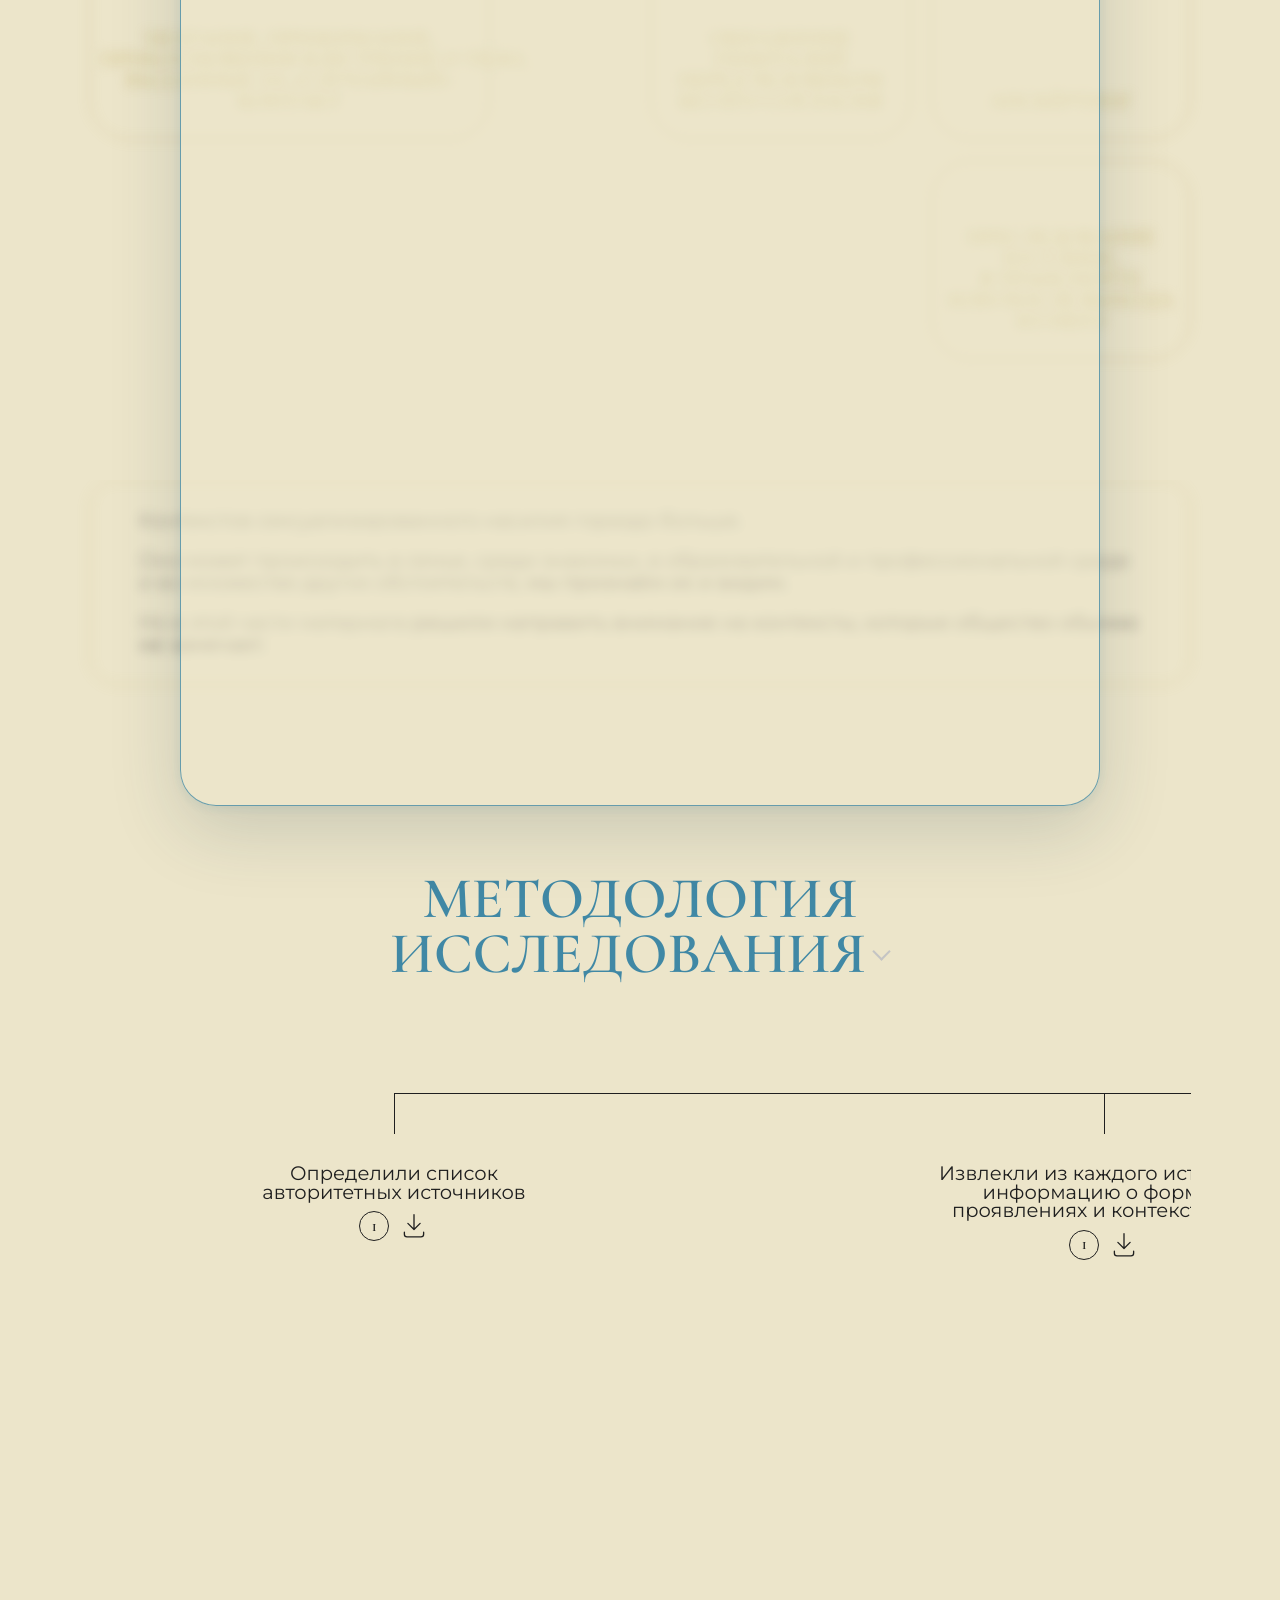
==== commit f72c6eea: "Доработать мобильную карту и интерфейс Guide" ====
--- a/guide.html
+++ b/guide.html
@@ -78,8 +78,8 @@
         window.addEventListener("pagehide", markReturnFromGuide);
       })();
     </script>
-    <link rel="stylesheet" href="./styles.css?v=20260816-1" />
-    <link rel="stylesheet" href="./footer.css?v=20260816-1" />
+    <link rel="stylesheet" href="./styles.css?v=20260817-1" />
+    <link rel="stylesheet" href="./footer.css?v=20260817-1" />
   </head>
   <body class="trigger-warning-active">
     <main>
@@ -230,7 +230,54 @@
         </div>
       </section>
 
-      <section class="forms-intro-section" id="forms" aria-labelledby="forms-intro-title">
+      <section
+        class="trigger-warning"
+        id="guide-trigger-warning"
+        role="region"
+        aria-labelledby="guide-trigger-warning-title"
+        aria-describedby="guide-trigger-warning-copy"
+      >
+        <div class="trigger-warning-frame">
+          <div class="trigger-warning-panel">
+            <h2 class="trigger-warning-title" id="guide-trigger-warning-title">
+              Предупреждение о триггерах (tw)
+            </h2>
+            <p class="trigger-warning-copy" id="guide-trigger-warning-copy">
+              Материалы этой страницы являются триггерными для переживших насилие: могут возникать психологические и физиологические реакции. Будьте бережны к себе и не читайте эти материалы, если чувствуете себя уязвимо.<br />
+              Эта страница для тех, кто не переживал насилие и хочет начать разбираться в этой проблеме.
+            </p>
+            <div class="trigger-warning-actions">
+              <button
+                class="trigger-warning-button trigger-warning-button-open"
+                type="button"
+                data-trigger-open
+              >
+                Открыть материалы
+              </button>
+              <button
+                class="trigger-warning-button trigger-warning-button-safe"
+                type="button"
+                data-trigger-keep
+                aria-pressed="false"
+              >
+                Не открывать материалы
+              </button>
+            </div>
+            <p class="trigger-warning-feedback" data-trigger-feedback role="status" hidden>
+              Материалы остаются скрытыми. Мы выражаем Вам поддержку и понимание и продолжаем работать над большим количеством материалов для Вас.
+            </p>
+          </div>
+        </div>
+      </section>
+
+      <section
+        class="forms-intro-section"
+        id="forms"
+        data-trigger-protected
+        inert
+        aria-hidden="true"
+        aria-labelledby="forms-intro-title"
+      >
         <div class="forms-intro-frame">
           <h2 class="forms-title" id="forms-intro-title">НАСИЛИЕ - МНОГОЛИКО</h2>
           <p class="forms-subtitle">
@@ -251,45 +298,6 @@
               ></button>
             </span>
           </p>
-        </div>
-      </section>
-
-      <section
-        class="trigger-warning"
-        id="guide-trigger-warning"
-        role="region"
-        aria-labelledby="guide-trigger-warning-title"
-        aria-describedby="guide-trigger-warning-copy"
-      >
-        <div class="trigger-warning-frame">
-          <div class="trigger-warning-panel">
-            <h2 class="trigger-warning-title" id="guide-trigger-warning-title">
-              Предупреждение о триггерах (tw)
-            </h2>
-            <p class="trigger-warning-copy" id="guide-trigger-warning-copy">
-              Материалы этой страницы являются триггерными для переживших насилие: могут возникать психологические и физиологические реакции. Будьте бережны к себе и не читайте эти материалы, если чувствуете себя уязвимо. Эта страница для тех, кто не переживал насилие и хочет начать разбираться в этой проблеме.
-            </p>
-            <div class="trigger-warning-actions">
-              <button
-                class="trigger-warning-button trigger-warning-button-open"
-                type="button"
-                data-trigger-open
-              >
-                Открыть материалы
-              </button>
-              <button
-                class="trigger-warning-button trigger-warning-button-safe"
-                type="button"
-                data-trigger-keep
-                aria-pressed="false"
-              >
-                Не открывать материалы
-              </button>
-            </div>
-            <p class="trigger-warning-feedback" data-trigger-feedback role="status" hidden>
-              Материалы остаются скрытыми. Решение можно изменить в любой момент — кнопка «Открыть материалы» останется здесь. Можно также <a href="./index.html">вернуться на главную</a>.
-            </p>
-          </div>
         </div>
       </section>
 
@@ -2238,6 +2246,6 @@
         </p>
       </article>
     </dialog>
-    <script src="./script.js?v=20260816-1"></script>
+    <script src="./script.js?v=20260817-1"></script>
   </body>
 </html>
--- a/styles.css
+++ b/styles.css
@@ -3161,6 +3161,14 @@
     animation-delay: 600ms;
   }
 
+  .svetik-note {
+    animation-delay: 1260ms;
+  }
+
+  .svetik-note + .svetik-note {
+    animation-delay: 1380ms;
+  }
+
   .svetik-intro br,
   .svetik-message br,
   .svetik-support br {
@@ -3191,9 +3199,13 @@
   }
 
   .svetik-patronus {
-    top: clamp(-174px, calc(20px - 30.6vw), -80px);
+    top: clamp(-186px, calc(8px - 30.6vw), -92px);
     right: clamp(-8px, -1.7vw, -6px);
     width: clamp(195px, 60vw, 380px);
+    opacity: 1;
+    animation: none;
+    filter: none;
+    transform: none;
   }
 
   .page-menu {
@@ -3301,7 +3313,105 @@
   }
 
   .intro-definition-text > span,
-  .intro-bottom span {
+  .intro-bottom span,
+  .forms-subtitle > span,
+  .forms-category-title > span,
+  .partner-title > span,
+  .sex-work-title > span,
+  .detention-title > span,
+  .bdsm-title > span,
+  .disability-title > span,
+  .conflict-title > span,
+  .public-spaces-title > span,
+  .rape-title > span,
+  .during-title > span,
+  .harassment-title > span,
+  .grooming-title > span,
+  .cyberflashing-title > span,
+  .contraception-title > span,
+  .reproductive-title > span,
+  .fgm-title > span,
+  .also-title > span,
+  .methodology-title > span {
+    display: inline;
+    width: auto;
+    white-space: normal;
+  }
+
+  .intro-title br,
+  .intro-card br,
+  .intro-using br,
+  .form-card br,
+  .partner-card br,
+  .sex-work-card br,
+  .detention-card br,
+  .bdsm-card br,
+  .disability-card br,
+  .conflict-card br,
+  .public-spaces-card br,
+  .rape-card br,
+  .during-card br,
+  .harassment-card br,
+  .grooming-card br,
+  .cyberflashing-card br,
+  .contraception-card br,
+  .reproductive-card br,
+  .fgm-card br,
+  .also-card br,
+  .contexts-summary-text br,
+  .methodology-step-title br {
+    display: inline;
+    content: " ";
+  }
+
+  .intro-title br::after,
+  .intro-card br::after,
+  .intro-using br::after,
+  .form-card br::after,
+  .partner-card br::after,
+  .sex-work-card br::after,
+  .detention-card br::after,
+  .bdsm-card br::after,
+  .disability-card br::after,
+  .conflict-card br::after,
+  .public-spaces-card br::after,
+  .rape-card br::after,
+  .during-card br::after,
+  .harassment-card br::after,
+  .grooming-card br::after,
+  .cyberflashing-card br::after,
+  .contraception-card br::after,
+  .reproductive-card br::after,
+  .fgm-card br::after,
+  .also-card br::after,
+  .contexts-summary-text br::after,
+  .methodology-step-title br::after {
+    content: " ";
+  }
+
+  .intro-card h3,
+  .form-card,
+  .partner-card-text,
+  .sex-work-card-text,
+  .detention-card-text,
+  .bdsm-card-text,
+  .disability-card-text,
+  .conflict-card-text,
+  .public-spaces-card-text,
+  .rape-card-text,
+  .during-card-text,
+  .harassment-card-text,
+  .grooming-card-text,
+  .cyberflashing-card-text,
+  .contraception-card-text,
+  .reproductive-card-text,
+  .fgm-card-text,
+  .also-card-text,
+  .contexts-summary-text,
+  .methodology-step-title {
+    max-width: 100%;
+    overflow-wrap: break-word;
+    text-wrap: balance;
     white-space: normal;
   }
 
@@ -3396,8 +3506,8 @@
   .detention-title .detention-title-line,
   .conflict-title .conflict-title-line,
   .rape-title .rape-title-line {
-    display: block;
-    width: 100%;
+    display: inline;
+    width: auto;
     max-width: 100%;
   }
 
@@ -3407,8 +3517,8 @@
   .conflict-title .conflict-title-tooltip,
   .rape-title .rape-title-tooltip {
     display: inline-flex;
-    margin-left: 6px;
-    vertical-align: middle;
+    margin-left: 0;
+    vertical-align: -0.28em;
   }
 
   .partner-title-tooltip .info-tooltip-trigger,
@@ -3454,6 +3564,15 @@
     font-size: 12px;
     font-weight: 600;
     line-height: 1;
+  }
+
+  .methodology-tooltip-row .info-tooltip-trigger::before {
+    width: 30px;
+    height: 30px;
+  }
+
+  .methodology-tooltip-row .info-tooltip-trigger::after {
+    font-size: 16px;
   }
 
   .contexts-summary-card {
@@ -3585,8 +3704,8 @@
   .info-tooltip-content,
   .download-tooltip-content {
     padding: 14px 16px;
-    font-size: clamp(16px, 2.2vw, 17px);
-    line-height: 1.4;
+    font-size: clamp(14.5px, 1.9vw, 15px);
+    line-height: 1.38;
   }
 
   .info-tooltip.is-open .info-tooltip-content,
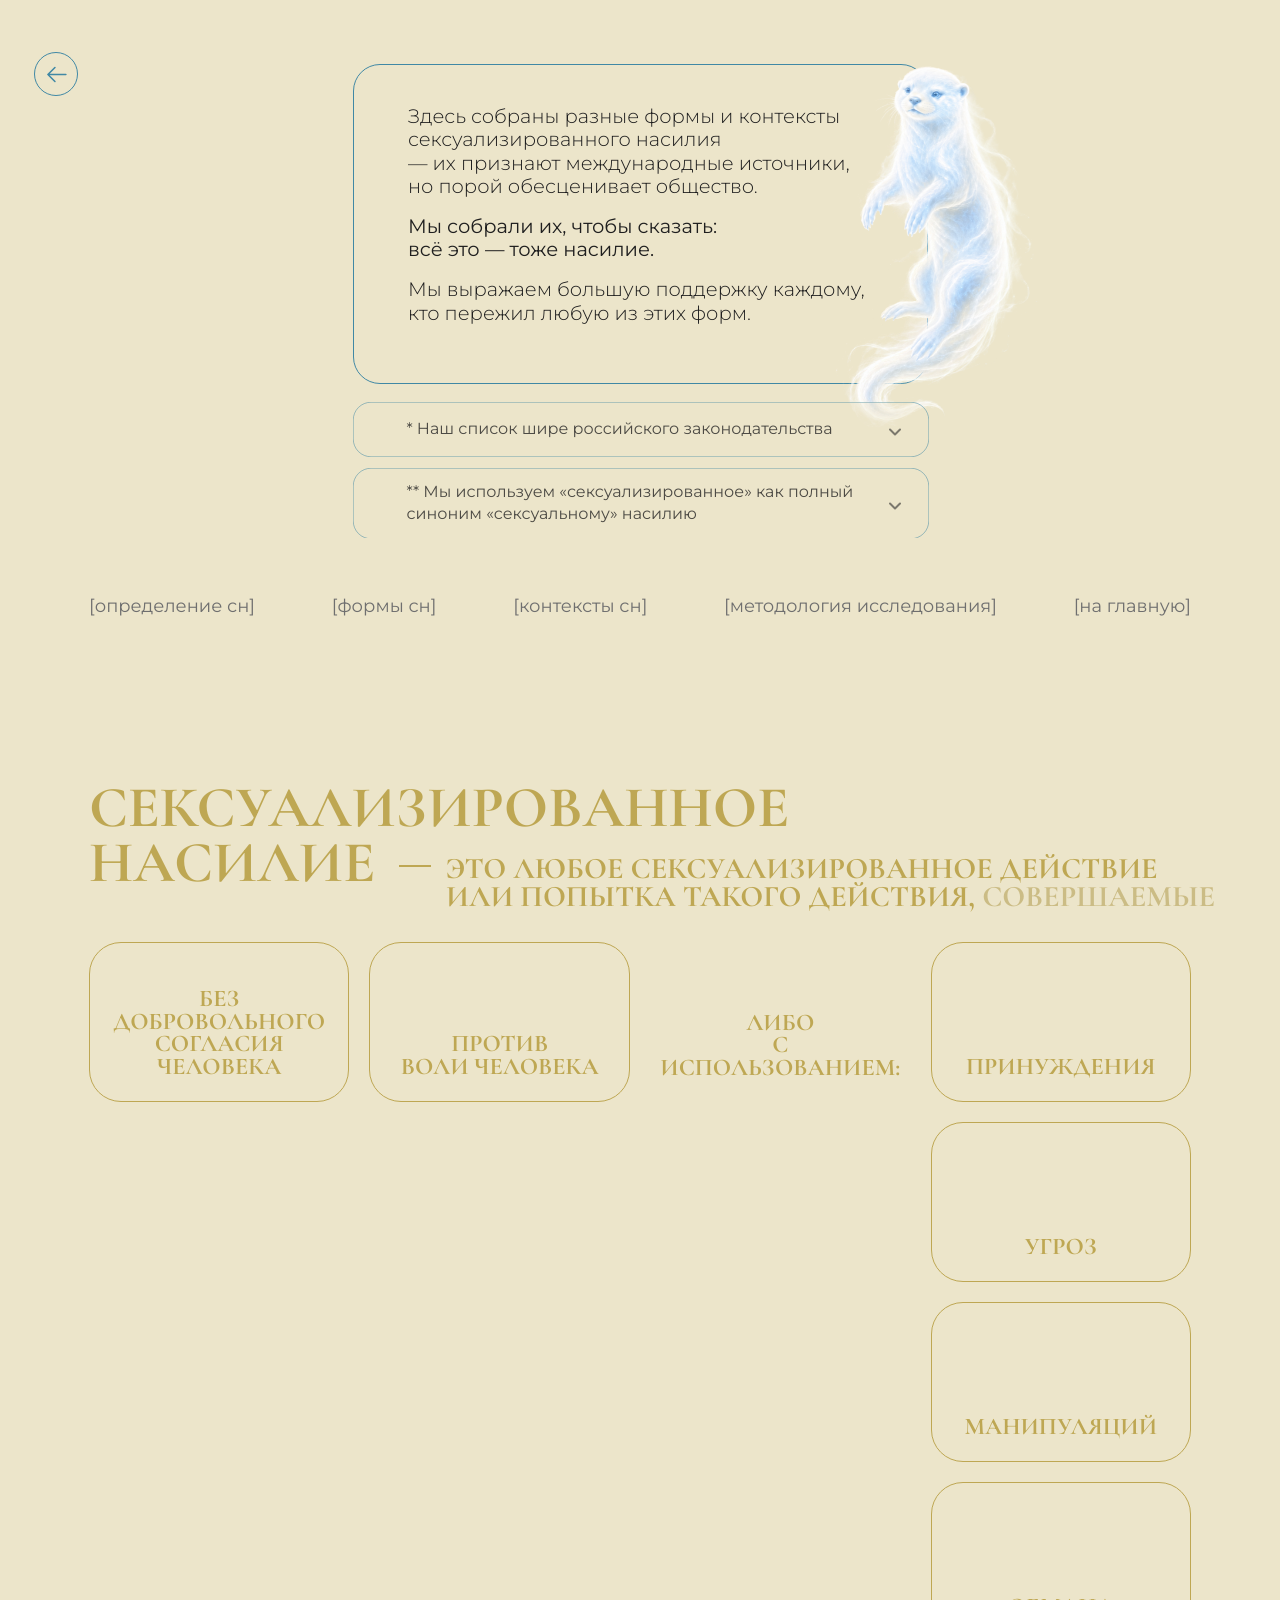
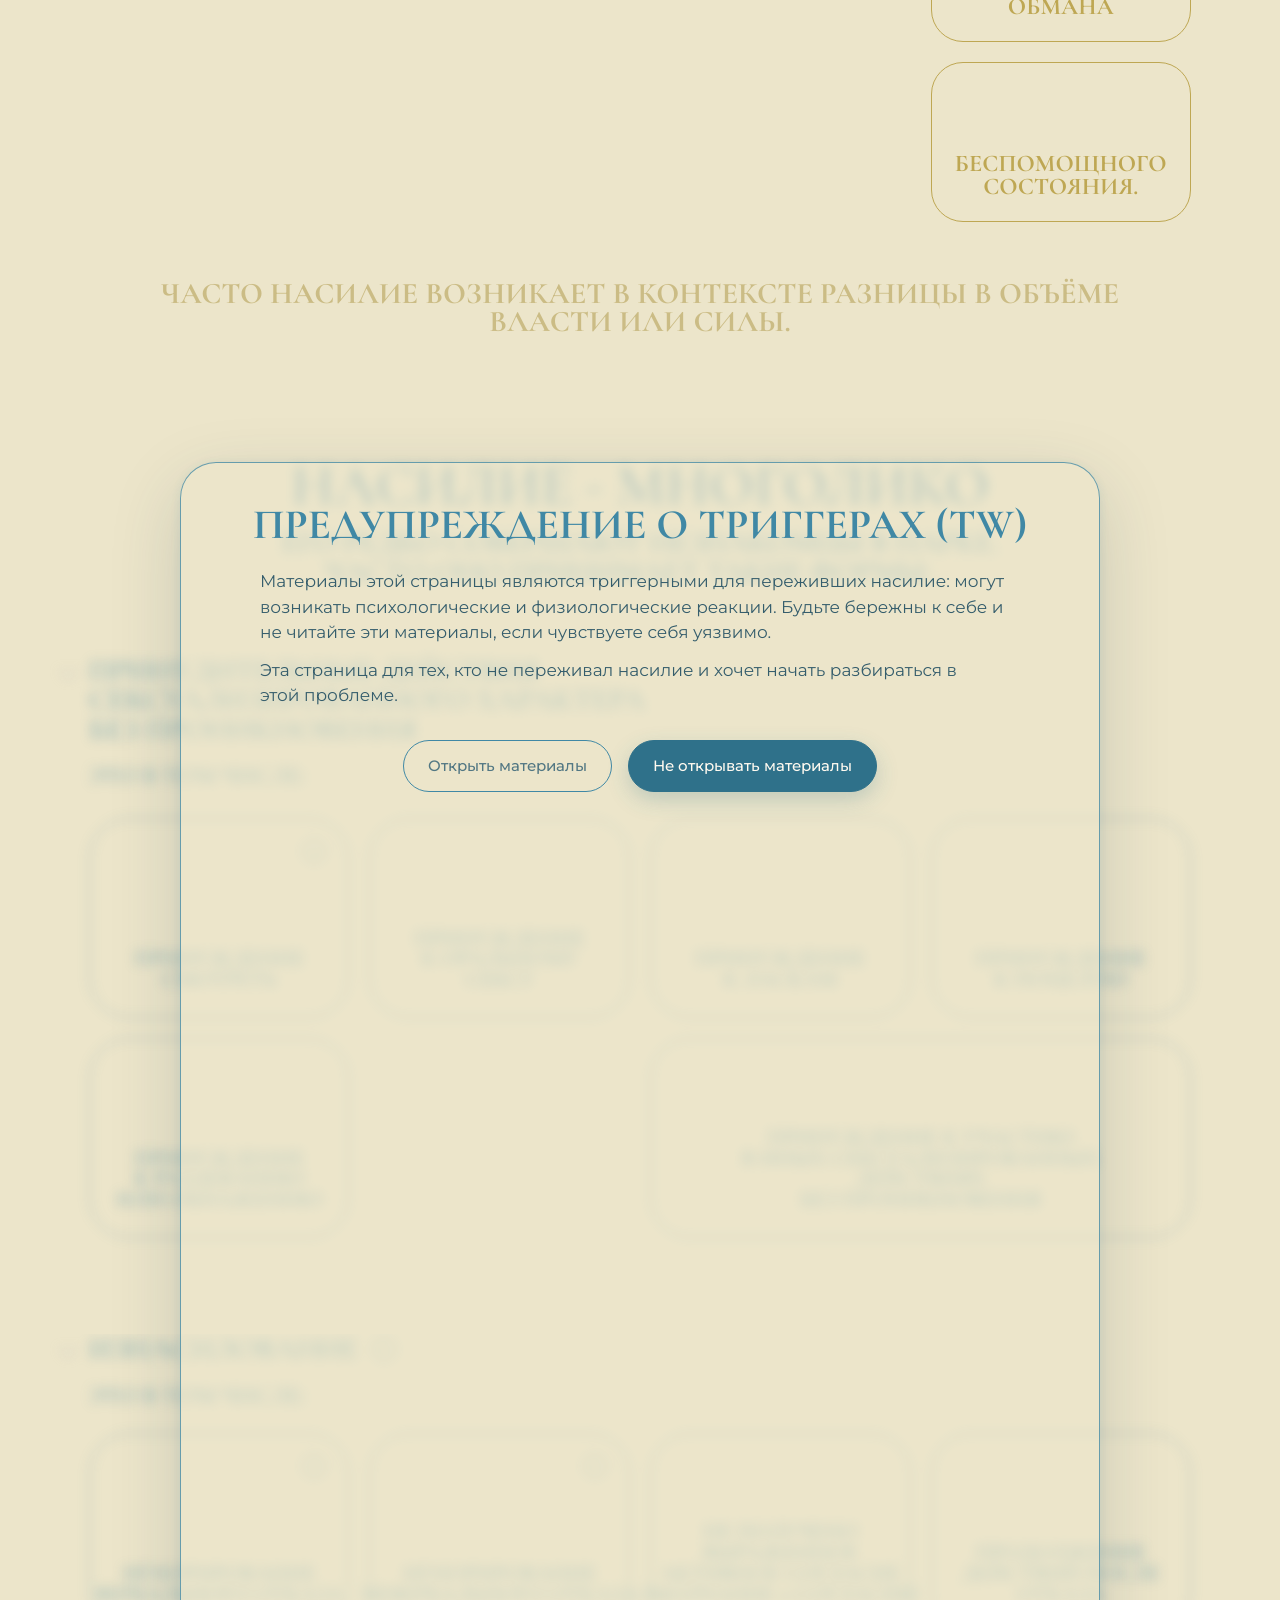
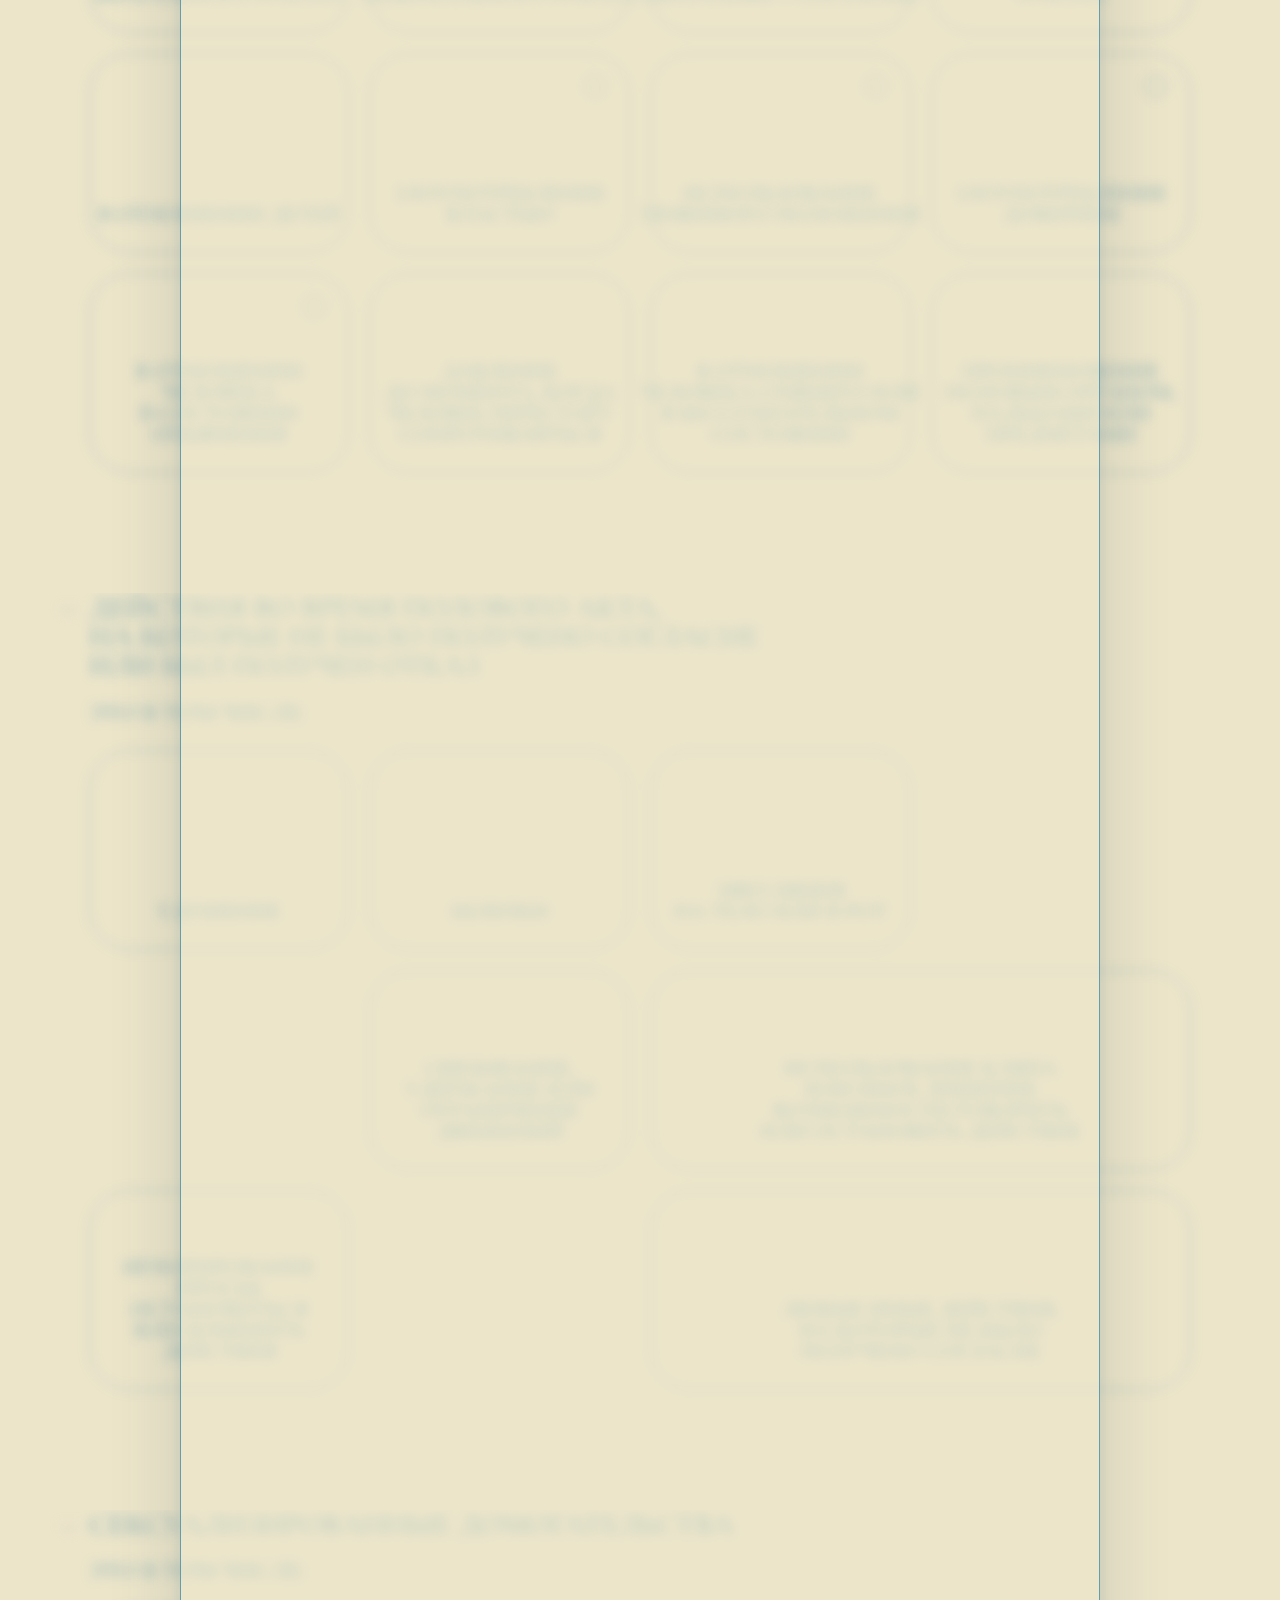
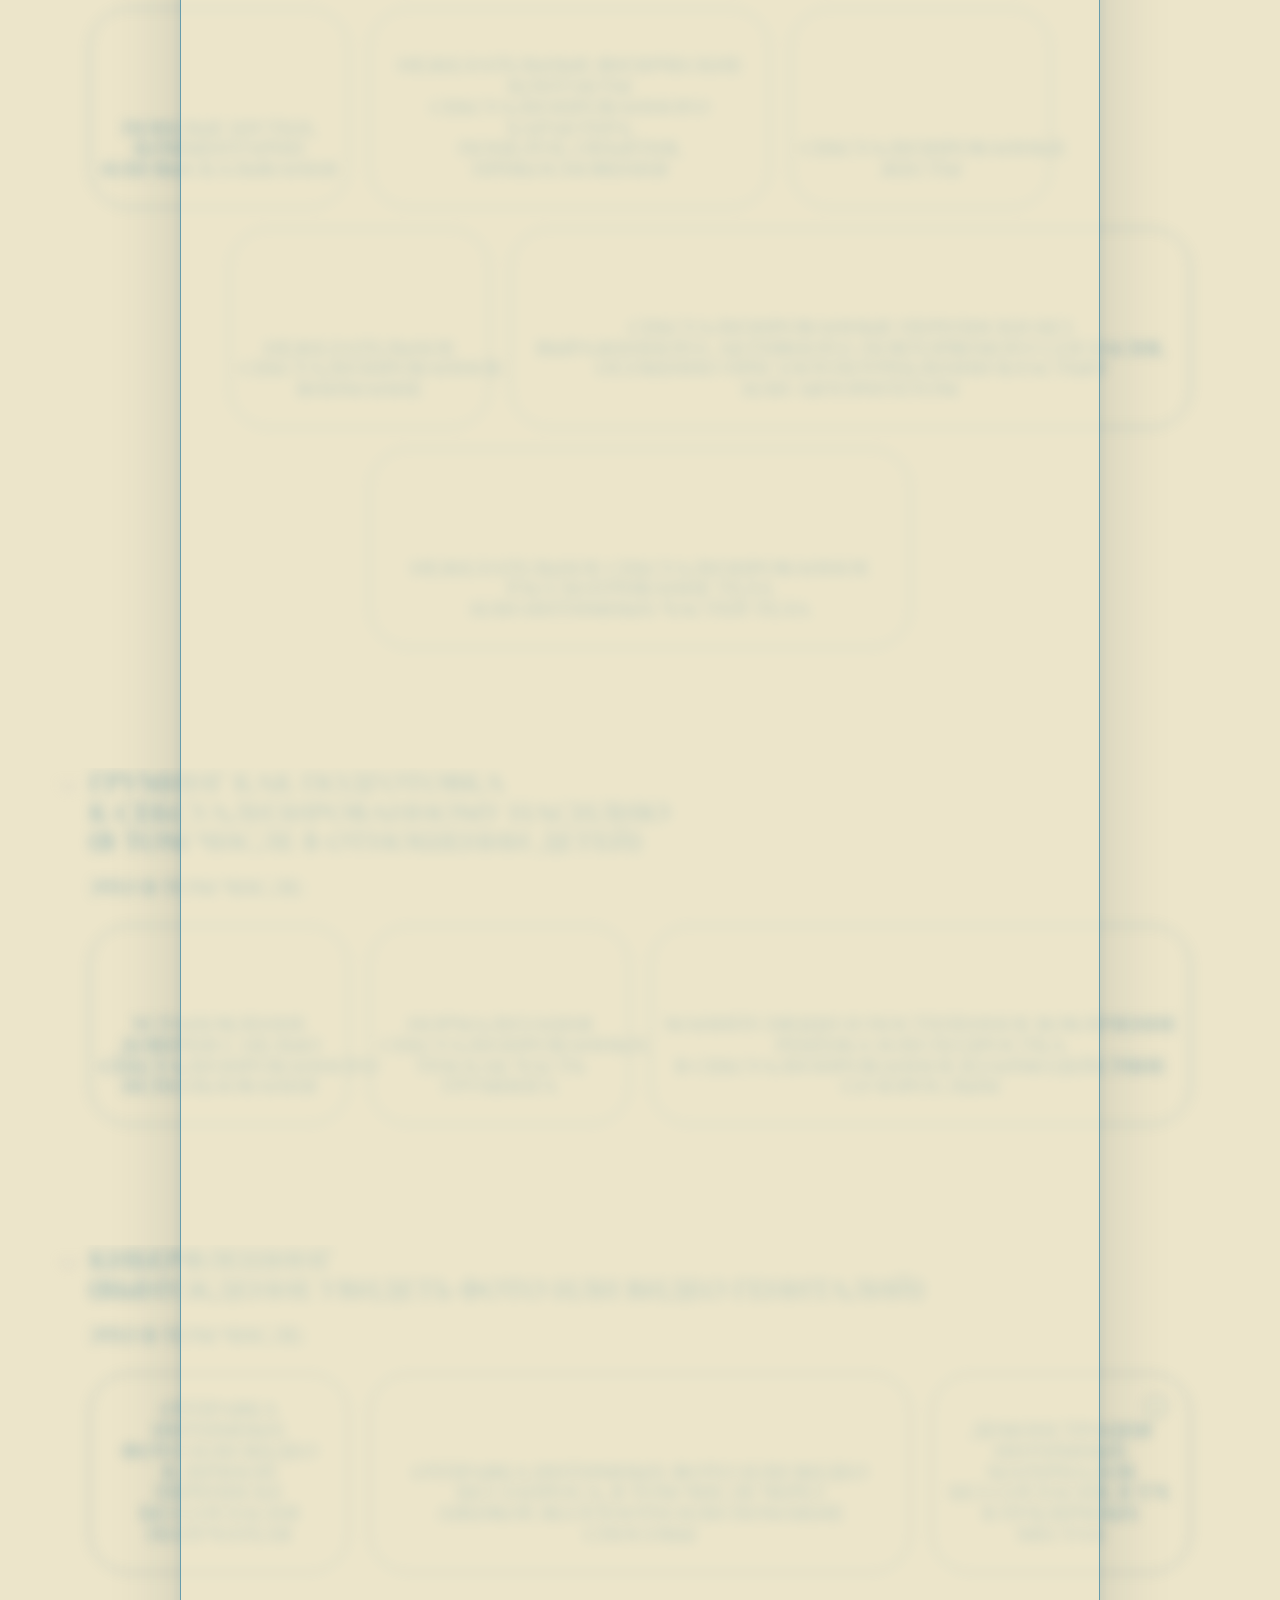
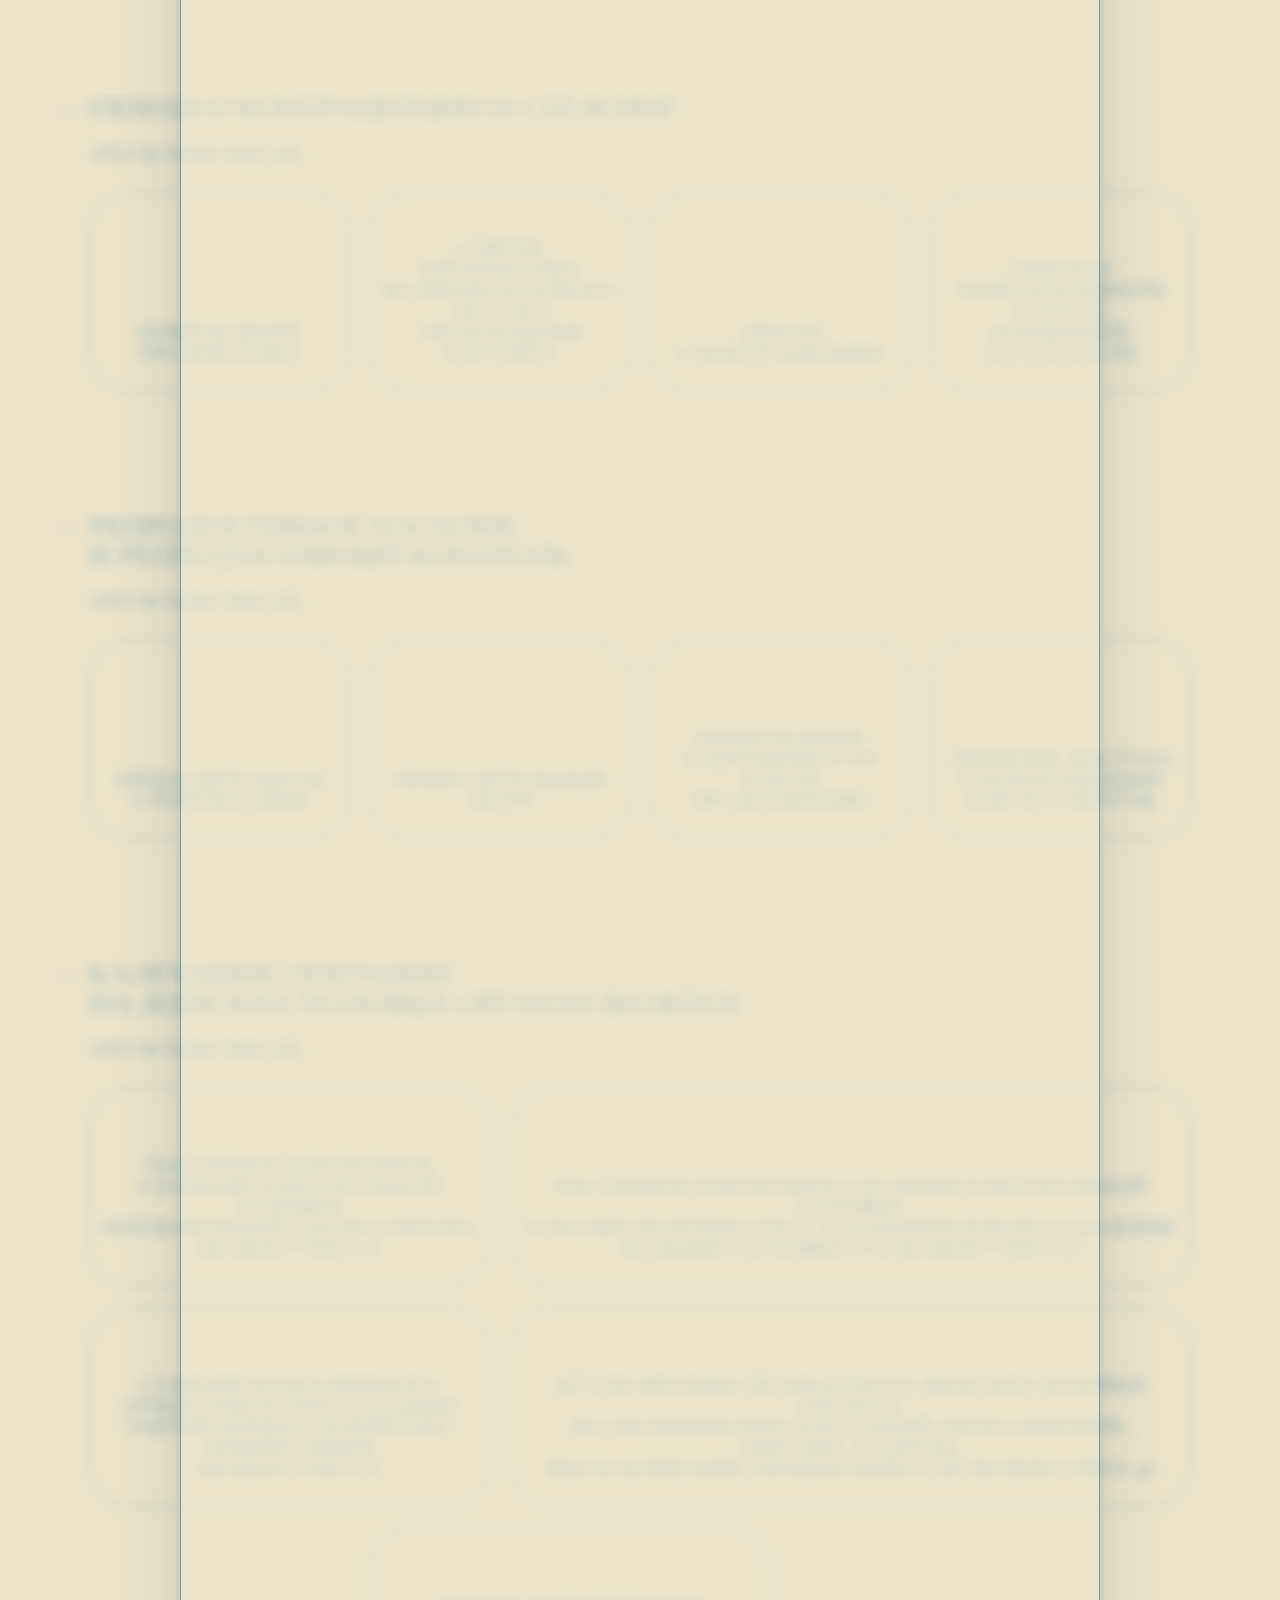
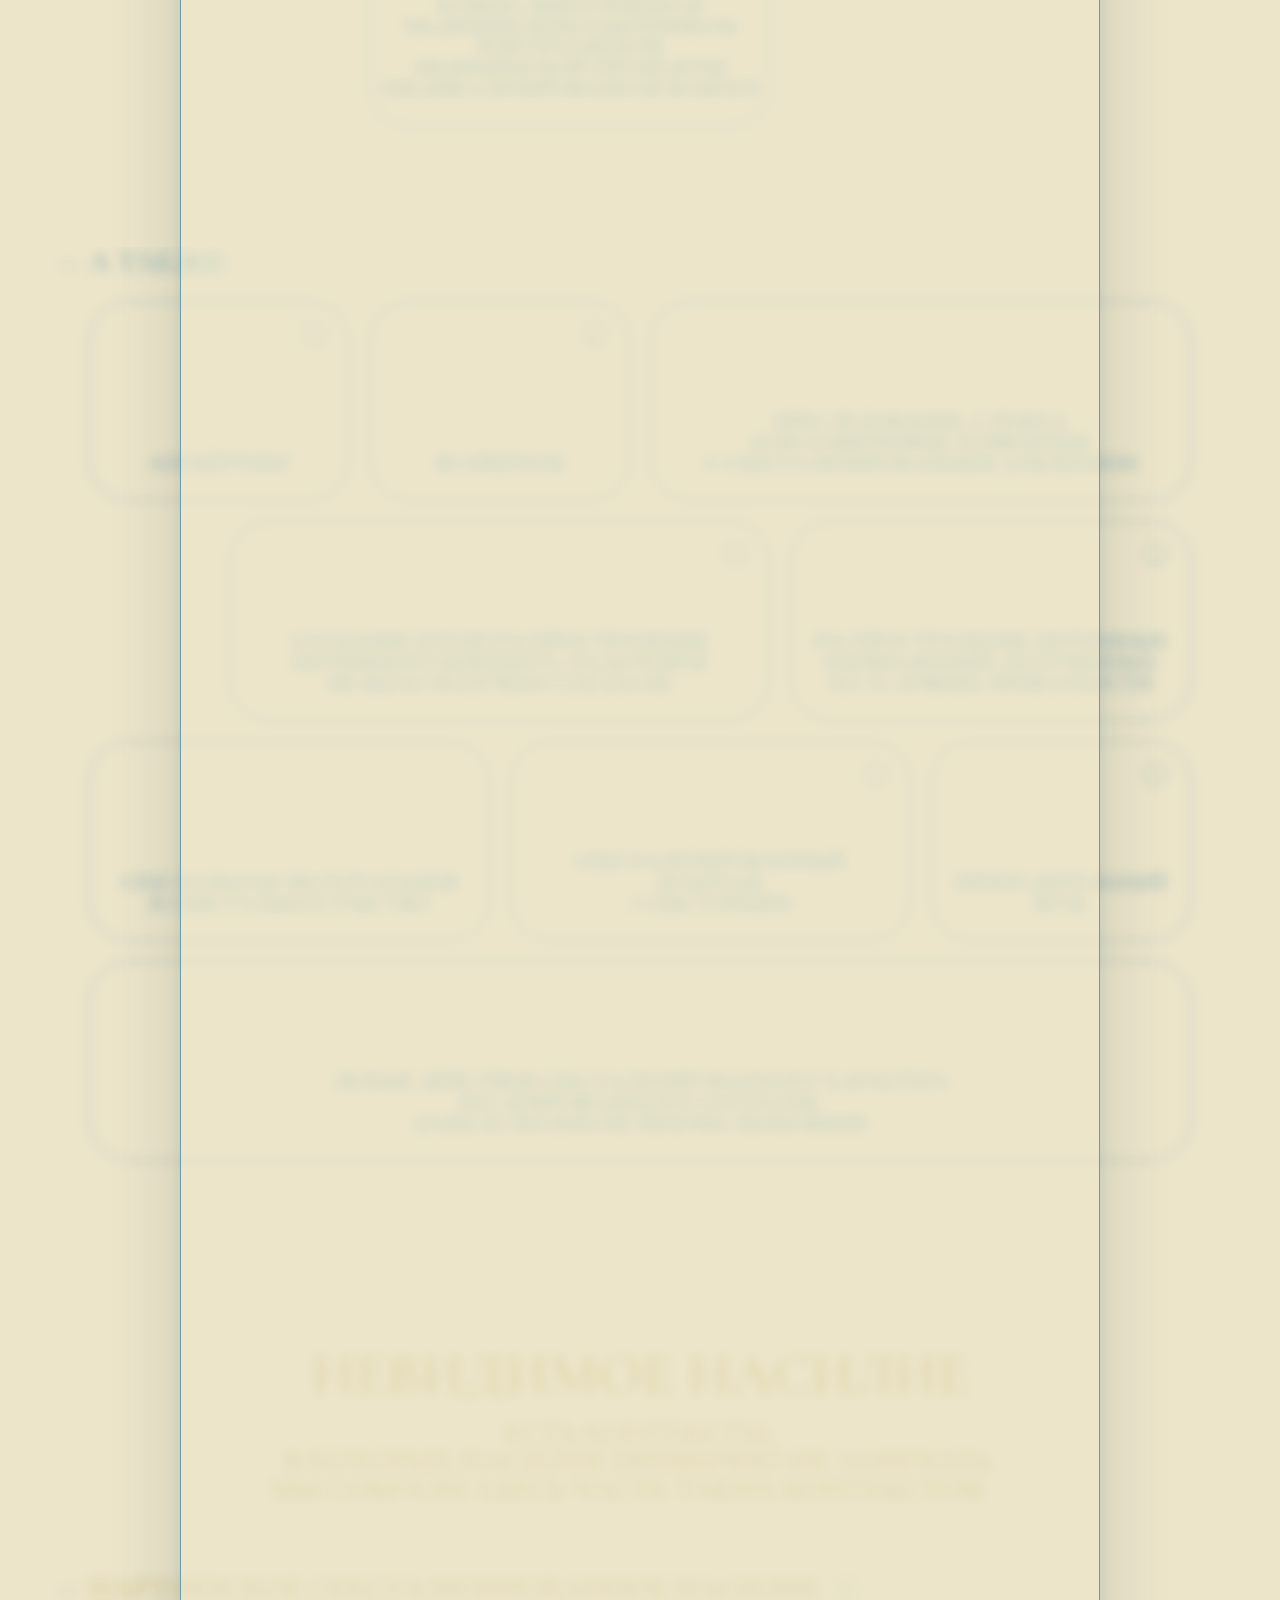
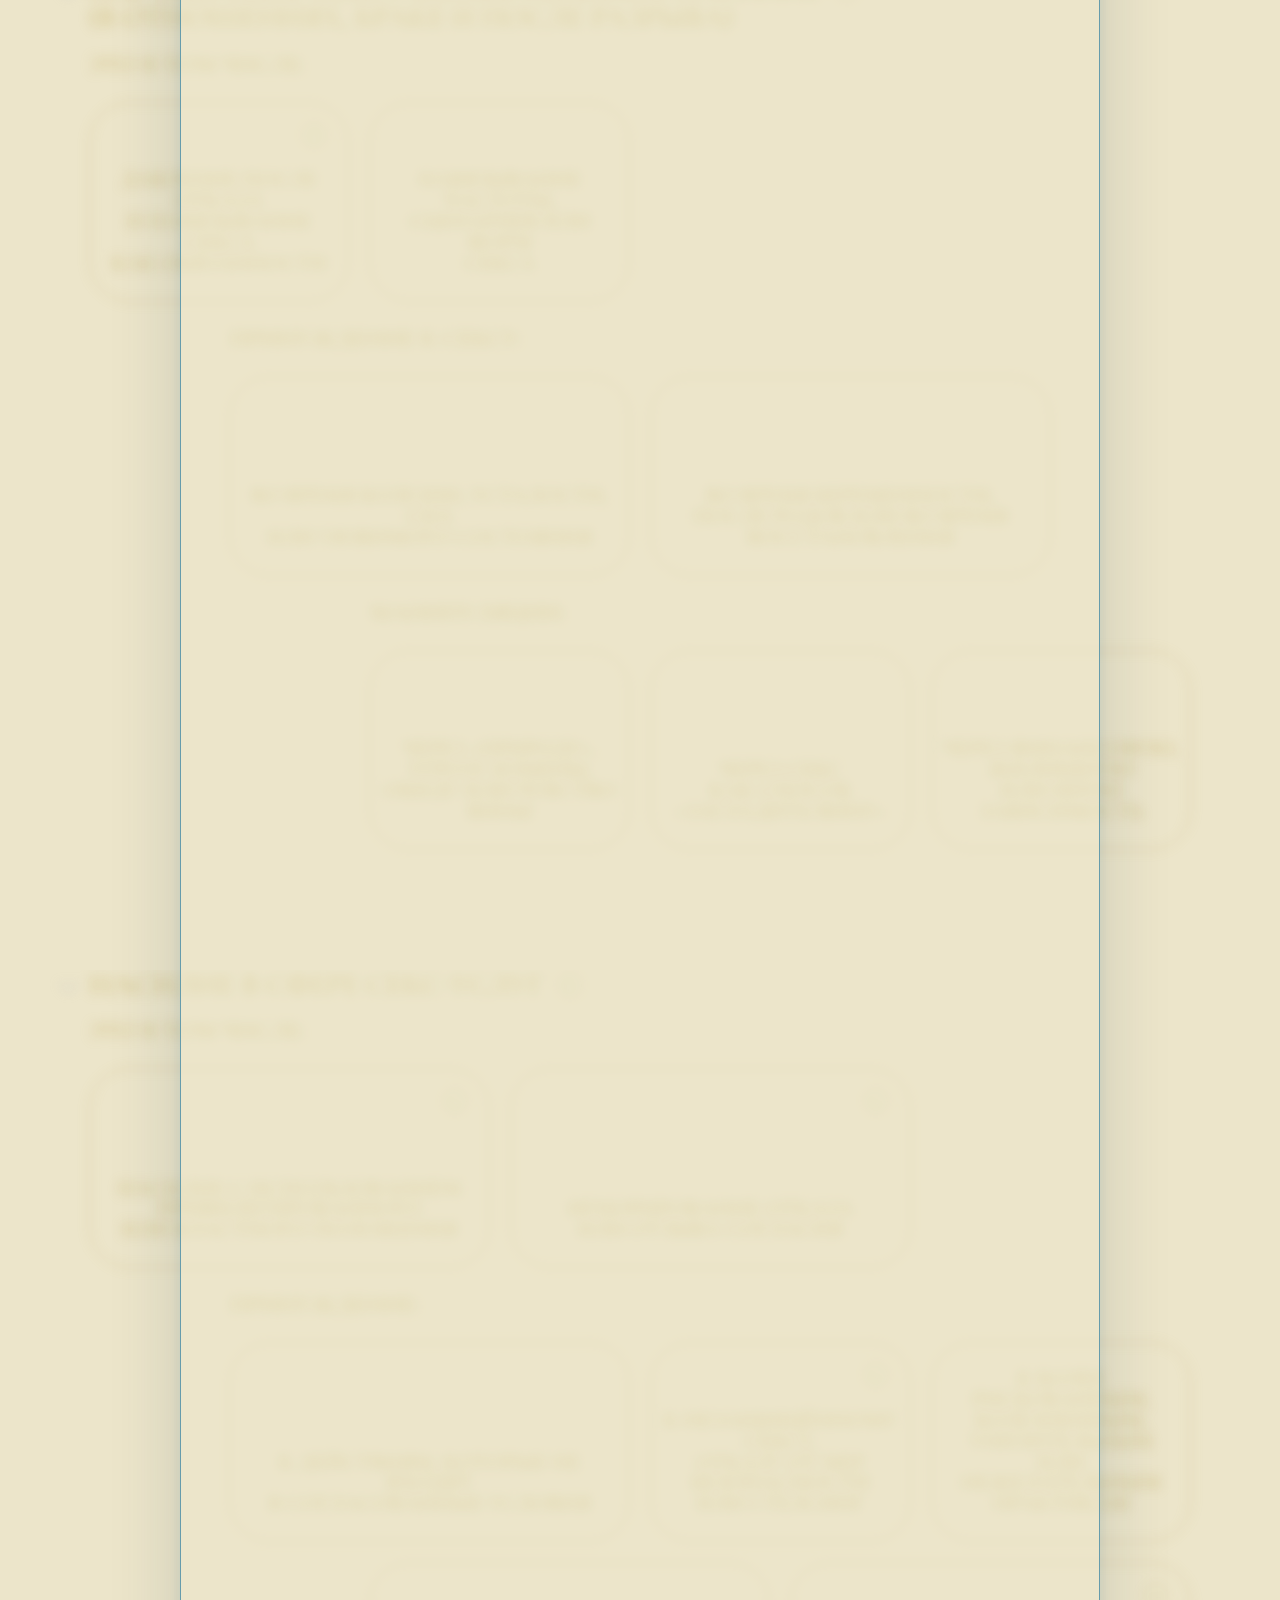
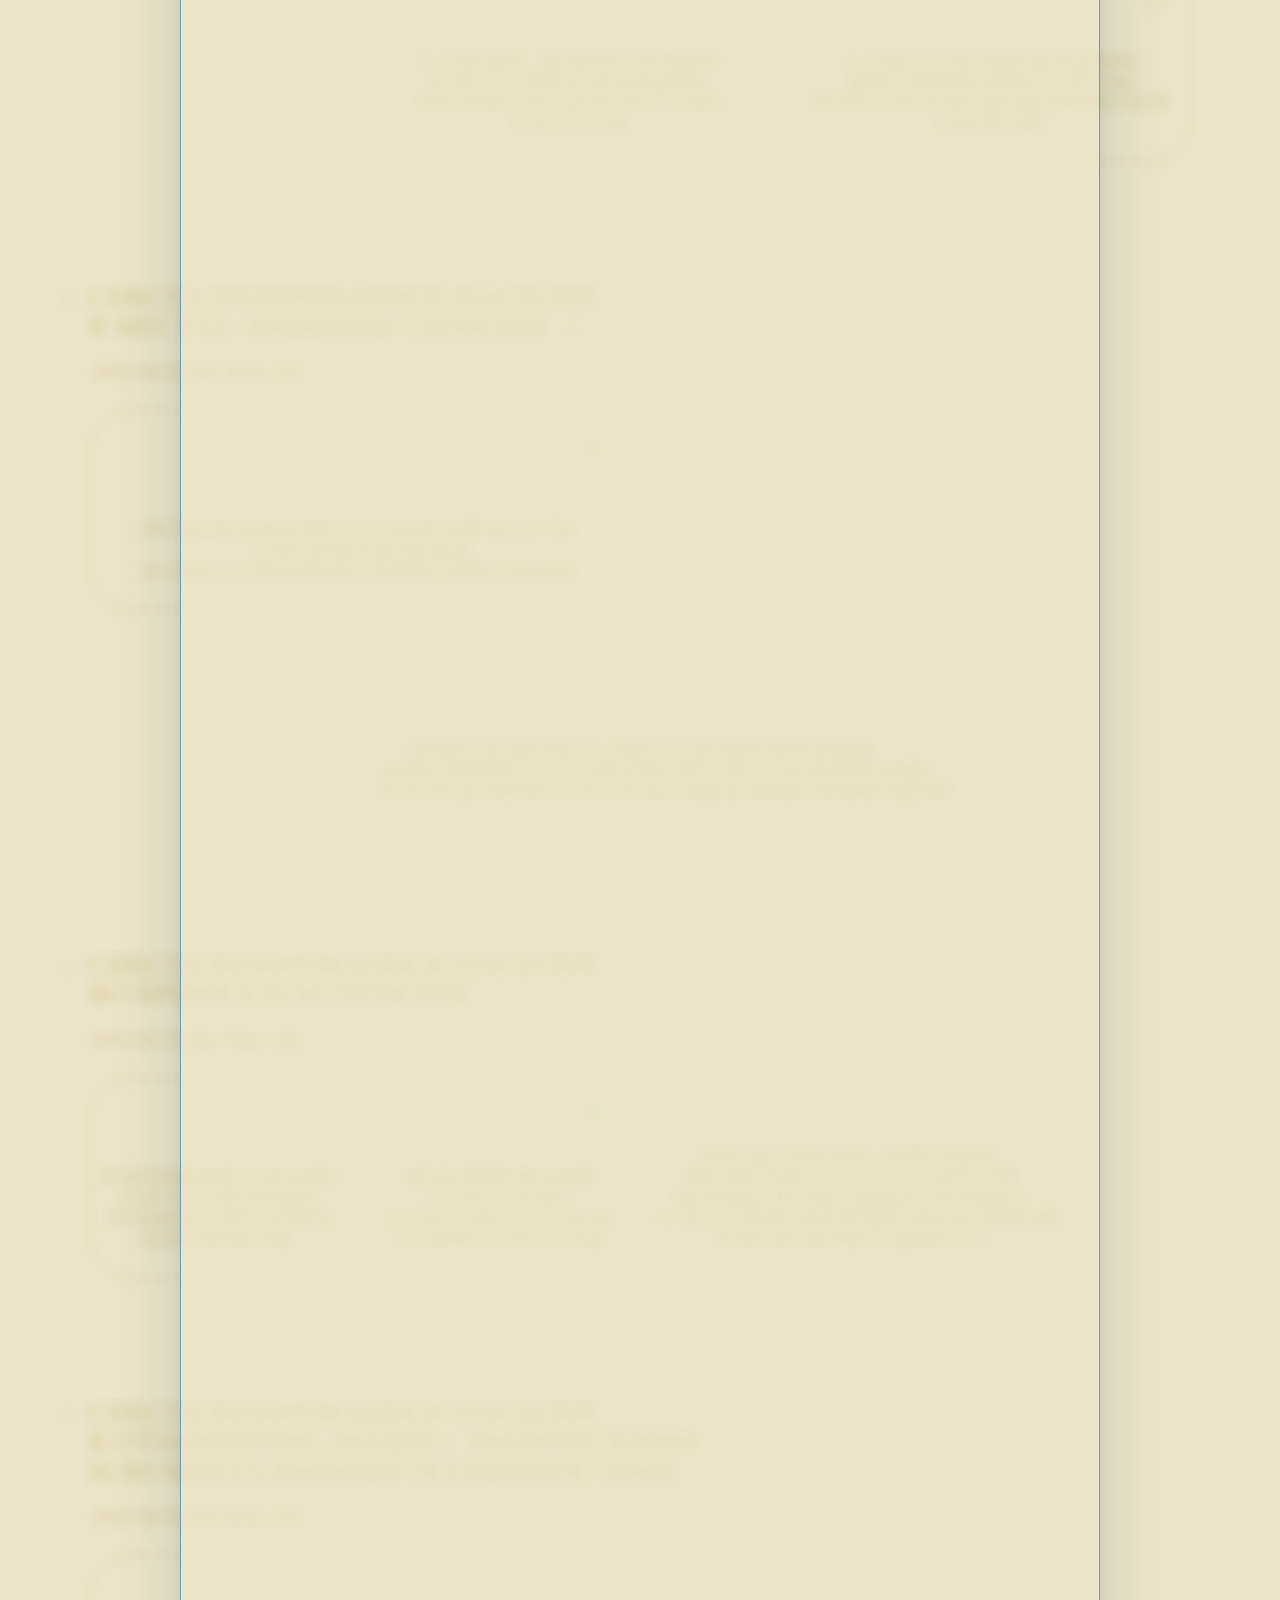
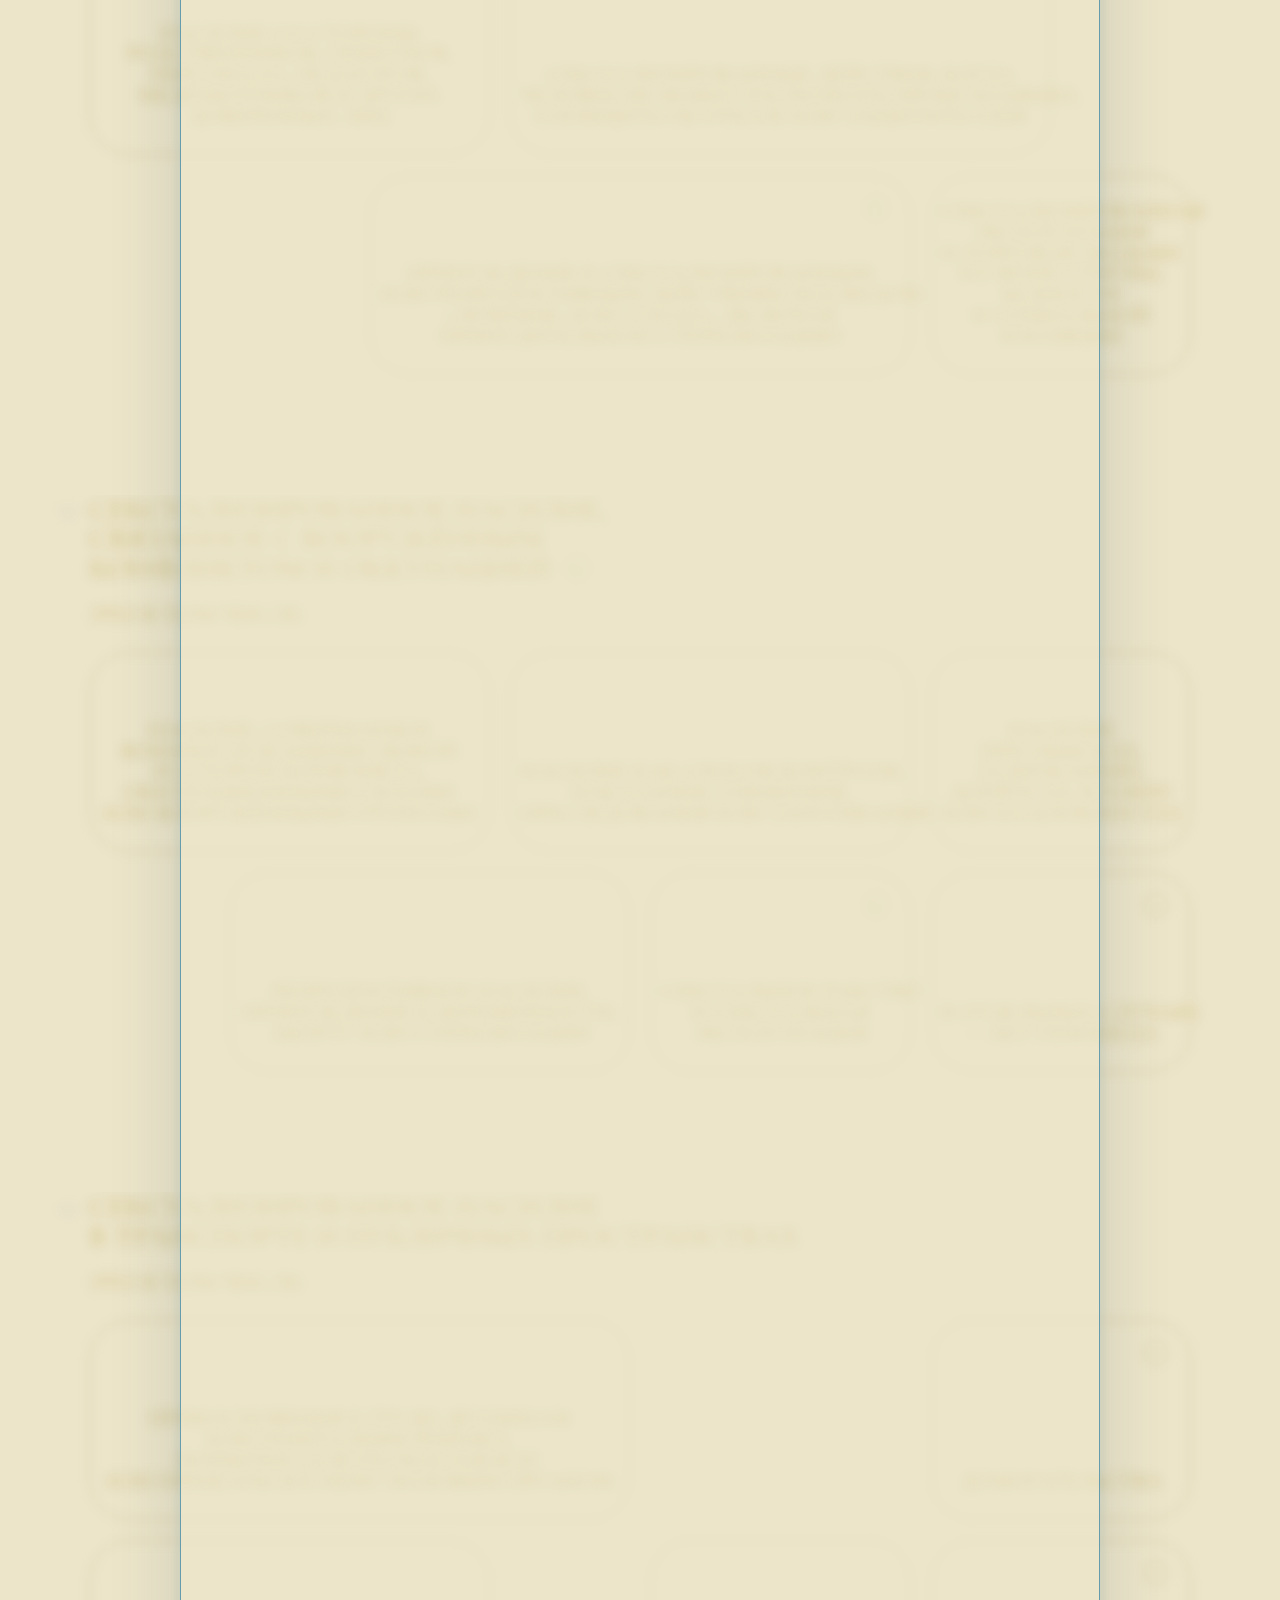
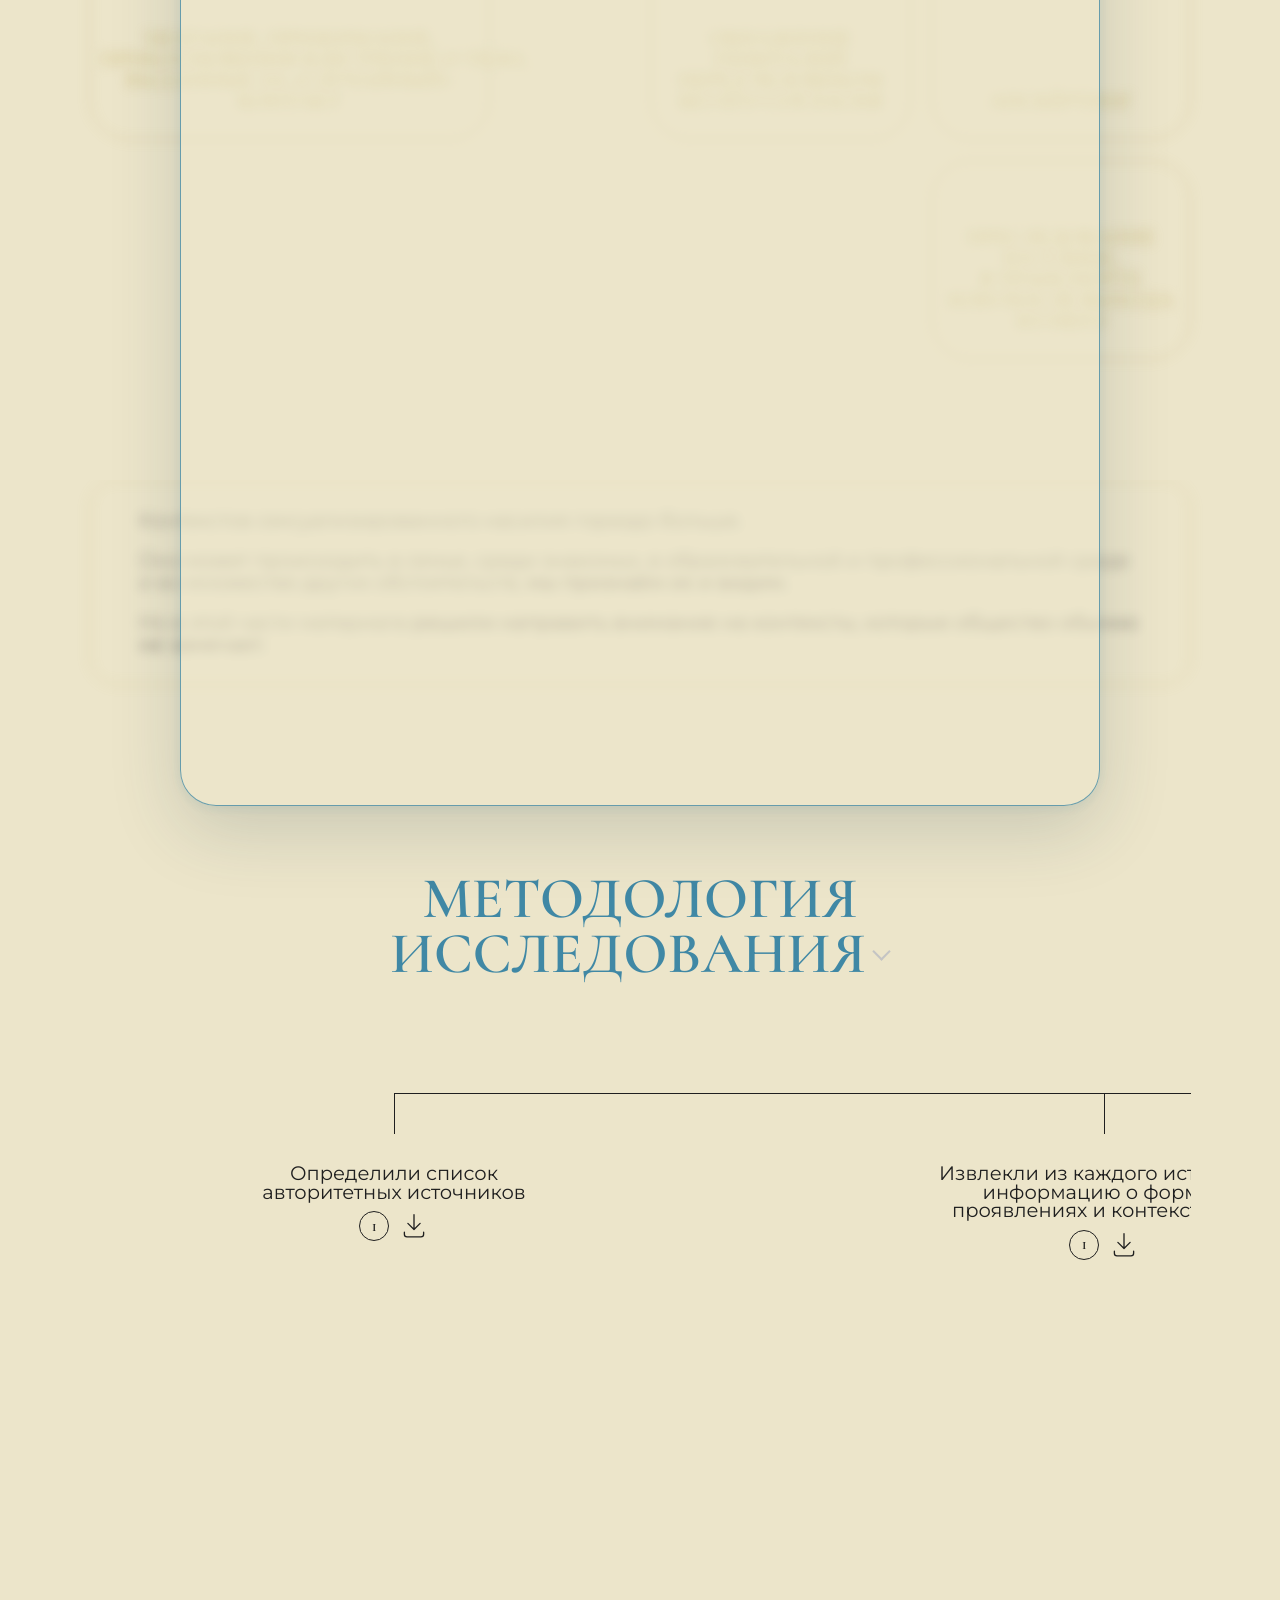
==== commit e310fa3f: "Уточнить мобильную карту и типографику Guide" ====
--- a/guide.html
+++ b/guide.html
@@ -78,8 +78,8 @@
         window.addEventListener("pagehide", markReturnFromGuide);
       })();
     </script>
-    <link rel="stylesheet" href="./styles.css?v=20260817-1" />
-    <link rel="stylesheet" href="./footer.css?v=20260817-1" />
+    <link rel="stylesheet" href="./styles.css?v=20260817-2" />
+    <link rel="stylesheet" href="./footer.css?v=20260817-2" />
   </head>
   <body class="trigger-warning-active">
     <main>
@@ -243,8 +243,8 @@
               Предупреждение о триггерах (tw)
             </h2>
             <p class="trigger-warning-copy" id="guide-trigger-warning-copy">
-              Материалы этой страницы являются триггерными для переживших насилие: могут возникать психологические и физиологические реакции. Будьте бережны к себе и не читайте эти материалы, если чувствуете себя уязвимо.<br />
-              Эта страница для тех, кто не переживал насилие и хочет начать разбираться в этой проблеме.
+              <span>Материалы этой страницы являются триггерными для переживших насилие: могут возникать психологические и физиологические реакции. Будьте бережны к себе и не читайте эти материалы, если чувствуете себя уязвимо.</span>
+              <span>Эта страница для тех, кто не переживал насилие и хочет начать разбираться в этой проблеме.</span>
             </p>
             <div class="trigger-warning-actions">
               <button
@@ -264,7 +264,7 @@
               </button>
             </div>
             <p class="trigger-warning-feedback" data-trigger-feedback role="status" hidden>
-              Материалы остаются скрытыми. Мы выражаем Вам поддержку и понимание и продолжаем работать над большим количеством материалов для Вас.
+              Материалы остаются скрытыми. Мы выражаем Вам поддержку и понимание. Вскоре здесь появится ссылка на справочник психологов, работающих с Пережившими насилие
             </p>
           </div>
         </div>
@@ -379,13 +379,15 @@
             ></button>
             <h2 class="rape-title" id="rape-title">
               <span class="rape-title-line">
-                ИЗНАСИЛОВАНИЕ
-                <span class="info-tooltip rape-title-tooltip">
-                  <button class="info-tooltip-trigger" type="button" aria-describedby="rape-title-tooltip">
-                    i
-                  </button>
-                  <span class="info-tooltip-content" id="rape-title-tooltip" role="tooltip">
-                    изнасилование — это любое вагинальное, анальное или оральное проникновение сексуализированного характера без добровольного согласия человека, совершённое половым органом, другой частью тела или предметом. Применение физической силы не обязательно: изнасилованием также является проникновение без силы, если добровольного согласия не было
+                <span class="title-tooltip-anchor">
+                  ИЗНАСИЛОВАНИЕ
+                  <span class="info-tooltip rape-title-tooltip">
+                    <button class="info-tooltip-trigger" type="button" aria-describedby="rape-title-tooltip">
+                      i
+                    </button>
+                    <span class="info-tooltip-content" id="rape-title-tooltip" role="tooltip">
+                      изнасилование — это любое вагинальное, анальное или оральное проникновение сексуализированного характера без добровольного согласия человека, совершённое половым органом, другой частью тела или предметом. Применение физической силы не обязательно: изнасилованием также является проникновение без силы, если добровольного согласия не было
+                    </span>
                   </span>
                 </span>
               </span>
@@ -1158,13 +1160,16 @@
             ></button>
             <h2 class="partner-title" id="partner-title">
               <span class="partner-title-line">
-                ПАРТНЁРСКОЕ СЕКСУАЛИЗИРОВАННОЕ НАСИЛИЕ
-                <span class="info-tooltip partner-title-tooltip">
-                  <button class="info-tooltip-trigger" type="button" aria-describedby="partner-title-tooltip">
-                    i
-                  </button>
-                  <span class="info-tooltip-content" id="partner-title-tooltip" role="tooltip">
-                    партнёрское сексуализированное насилие — это любые сексуализированные действия, требования или принуждения со стороны партнёра, супруга или бывшего партнёра без свободного и добровольного согласия второго партнёра, в том числе под давлением, страхом, контролем, зависимостью, манипуляцией или через навязывание идеи, что секс или иные действия сексуализированного характера «обязаны» быть частью отношений
+                ПАРТНЁРСКОЕ СЕКСУАЛИЗИРОВАННОЕ
+                <span class="title-tooltip-anchor">
+                  НАСИЛИЕ
+                  <span class="info-tooltip partner-title-tooltip">
+                    <button class="info-tooltip-trigger" type="button" aria-describedby="partner-title-tooltip">
+                      i
+                    </button>
+                    <span class="info-tooltip-content" id="partner-title-tooltip" role="tooltip">
+                      партнёрское сексуализированное насилие — это любые сексуализированные действия, требования или принуждения со стороны партнёра, супруга или бывшего партнёра без свободного и добровольного согласия второго партнёра, в том числе под давлением, страхом, контролем, зависимостью, манипуляцией или через навязывание идеи, что секс или иные действия сексуализированного характера «обязаны» быть частью отношений
+                    </span>
                   </span>
                 </span>
               </span>
@@ -1259,13 +1264,16 @@
             ></button>
             <h2 class="sex-work-title" id="sex-work-title">
               <span class="sex-work-title-line">
-                НАСИЛИЕ В СФЕРЕ СЕКС-УСЛУГ
-                <span class="info-tooltip sex-work-title-tooltip">
-                  <button class="info-tooltip-trigger" type="button" aria-describedby="sex-work-title-tooltip">
-                    i
-                  </button>
-                  <span class="info-tooltip-content" id="sex-work-title-tooltip" role="tooltip">
-                    насилие в контексте работы в сфере секс-услуг, когда клиент, посредник, менеджер, владелец или иное лицо нарушает согласованные условия или действует без согласия
+                НАСИЛИЕ В СФЕРЕ
+                <span class="title-tooltip-anchor">
+                  СЕКС-УСЛУГ
+                  <span class="info-tooltip sex-work-title-tooltip">
+                    <button class="info-tooltip-trigger" type="button" aria-describedby="sex-work-title-tooltip">
+                      i
+                    </button>
+                    <span class="info-tooltip-content" id="sex-work-title-tooltip" role="tooltip">
+                      насилие в контексте работы в сфере секс-услуг, когда клиент, посредник, менеджер, владелец или иное лицо нарушает согласованные условия или действует без согласия
+                    </span>
                   </span>
                 </span>
               </span>
@@ -1386,13 +1394,16 @@
                 СЕКСУАЛИЗИРОВАННОЕ НАСИЛИЕ
               </span>
               <span class="detention-title-line detention-title-line-secondary">
-                В МЕСТАХ ЛИШЕНИЯ СВОБОДЫ
-                <span class="info-tooltip detention-title-tooltip">
-                  <button class="info-tooltip-trigger" type="button" aria-describedby="detention-title-tooltip">
-                    i
-                  </button>
-                  <span class="info-tooltip-content" id="detention-title-tooltip" role="tooltip">
-                    насилие в тюрьмах, СИЗО и других закрытых учреждениях, где человек находится под постоянным контролем и ограничен в возможности отказаться, уйти или безопасно обратиться за защитой своих прав
+                В МЕСТАХ ЛИШЕНИЯ
+                <span class="title-tooltip-anchor">
+                  СВОБОДЫ
+                  <span class="info-tooltip detention-title-tooltip">
+                    <button class="info-tooltip-trigger" type="button" aria-describedby="detention-title-tooltip">
+                      i
+                    </button>
+                    <span class="info-tooltip-content" id="detention-title-tooltip" role="tooltip">
+                      насилие в тюрьмах, СИЗО и других закрытых учреждениях, где человек находится под постоянным контролем и ограничен в возможности отказаться, уйти или безопасно обратиться за защитой своих прав
+                    </span>
                   </span>
                 </span>
               </span>
@@ -1598,13 +1609,16 @@
               <span class="conflict-title-line">СЕКСУАЛИЗИРОВАННОЕ НАСИЛИЕ,</span>
               <span class="conflict-title-line">СВЯЗАННОЕ С ВООРУЖЁННЫМ</span>
               <span class="conflict-title-line">
-                КОНФЛИКТОМ И ОККУПАЦИЕЙ
-                <span class="info-tooltip conflict-title-tooltip">
-                  <button class="info-tooltip-trigger" type="button" aria-describedby="conflict-title-tooltip">
-                    i
-                  </button>
-                  <span class="info-tooltip-content" id="conflict-title-tooltip" role="tooltip">
-                    во время войны и оккупации сексуализированное насилие происходит в условиях заметного неравенства власти, страха и зависимости. Вооружённые люди могут контролировать территорию, передвижение, безопасность, документы, доступ к еде, медицине или возможности выехать — и использовать эту власть против гражданских, пленных и зависимых от них людей
+                КОНФЛИКТОМ
+                <span class="title-tooltip-anchor">
+                  И ОККУПАЦИЕЙ
+                  <span class="info-tooltip conflict-title-tooltip">
+                    <button class="info-tooltip-trigger" type="button" aria-describedby="conflict-title-tooltip">
+                      i
+                    </button>
+                    <span class="info-tooltip-content" id="conflict-title-tooltip" role="tooltip">
+                      во время войны и оккупации сексуализированное насилие происходит в условиях заметного неравенства власти, страха и зависимости. Вооружённые люди могут контролировать территорию, передвижение, безопасность, документы, доступ к еде, медицине или возможности выехать — и использовать эту власть против гражданских, пленных и зависимых от них людей
+                    </span>
                   </span>
                 </span>
               </span>
@@ -2246,6 +2260,6 @@
         </p>
       </article>
     </dialog>
-    <script src="./script.js?v=20260817-1"></script>
+    <script src="./script.js?v=20260817-2"></script>
   </body>
 </html>
--- a/styles.css
+++ b/styles.css
@@ -181,6 +181,14 @@
   font-weight: 400;
   line-height: 1.5;
   text-wrap: pretty;
+}
+
+.trigger-warning-copy > span {
+  display: block;
+}
+
+.trigger-warning-copy > span + span {
+  margin-top: 12px;
 }
 
 .trigger-warning-actions {
@@ -2134,6 +2142,14 @@
   max-width: 320px;
 }
 
+.partner-title .title-tooltip-anchor,
+.sex-work-title .title-tooltip-anchor,
+.detention-title .title-tooltip-anchor,
+.conflict-title .title-tooltip-anchor,
+.rape-title .title-tooltip-anchor {
+  display: contents;
+}
+
 .during-title,
 .harassment-title,
 .grooming-title,
@@ -3199,7 +3215,7 @@
   }
 
   .svetik-patronus {
-    top: clamp(-186px, calc(8px - 30.6vw), -92px);
+    top: clamp(-178px, calc(16px - 30.6vw), -84px);
     right: clamp(-8px, -1.7vw, -6px);
     width: clamp(195px, 60vw, 380px);
     opacity: 1;
@@ -3338,7 +3354,6 @@
     white-space: normal;
   }
 
-  .intro-title br,
   .intro-card br,
   .intro-using br,
   .form-card br,
@@ -3364,7 +3379,6 @@
     content: " ";
   }
 
-  .intro-title br::after,
   .intro-card br::after,
   .intro-using br::after,
   .form-card br::after,
@@ -3411,7 +3425,7 @@
   .methodology-step-title {
     max-width: 100%;
     overflow-wrap: break-word;
-    text-wrap: balance;
+    text-wrap: wrap;
     white-space: normal;
   }
 
@@ -3575,6 +3589,45 @@
     font-size: 16px;
   }
 
+  .partner-title .title-tooltip-anchor,
+  .sex-work-title .title-tooltip-anchor,
+  .detention-title .title-tooltip-anchor,
+  .conflict-title .title-tooltip-anchor,
+  .rape-title .title-tooltip-anchor {
+    display: inline;
+    white-space: nowrap;
+  }
+
+  .partner-title .partner-title-tooltip,
+  .sex-work-title .sex-work-title-tooltip,
+  .detention-title .detention-title-tooltip,
+  .conflict-title .conflict-title-tooltip,
+  .rape-title .rape-title-tooltip {
+    position: relative;
+    top: auto;
+    right: auto;
+    display: inline-block;
+    width: 22px;
+    height: 1em;
+    margin-left: -2px;
+    vertical-align: -0.08em;
+  }
+
+  .partner-title-tooltip .info-tooltip-trigger,
+  .sex-work-title-tooltip .info-tooltip-trigger,
+  .detention-title-tooltip .info-tooltip-trigger,
+  .conflict-title-tooltip .info-tooltip-trigger,
+  .rape-title-tooltip .info-tooltip-trigger {
+    position: absolute;
+    top: 50%;
+    left: 50%;
+    transform: translate(-50%, -50%);
+  }
+
+  .title-tooltip-anchor .info-tooltip-content {
+    white-space: normal;
+  }
+
   .contexts-summary-card {
     width: 100%;
   }
@@ -3845,6 +3898,11 @@
   .intro-title,
   .forms-title {
     font-size: clamp(38px, 12vw, 50px);
+  }
+
+  .intro-title {
+    font-size: clamp(24px, 7vw, 32px);
+    line-height: 0.94;
   }
 
   .methodology-title {
@@ -3942,6 +4000,11 @@
   .partner-grid-label,
   .sex-work-grid-label {
     grid-column: 1;
+  }
+
+  .intro-using {
+    margin-top: 16px;
+    margin-bottom: -8px;
   }
 
   .intro-card,
@@ -4000,6 +4063,16 @@
     font-size: 21px;
   }
 
+  .intro-card-force,
+  .intro-card-threats,
+  .intro-card-manipulation,
+  .intro-card-deception,
+  .intro-card-helpless {
+    min-height: 112px;
+    padding-top: 34px;
+    padding-bottom: 20px;
+  }
+
   .collapse-toggle-group {
     width: 32px;
     height: 32px;
@@ -4008,6 +4081,15 @@
   .info-tooltip {
     top: 16px;
     right: 16px;
+  }
+
+  .partner-title .partner-title-tooltip,
+  .sex-work-title .sex-work-title-tooltip,
+  .detention-title .detention-title-tooltip,
+  .conflict-title .conflict-title-tooltip,
+  .rape-title .rape-title-tooltip {
+    top: auto;
+    right: auto;
   }
 
   .info-tooltip-trigger,
